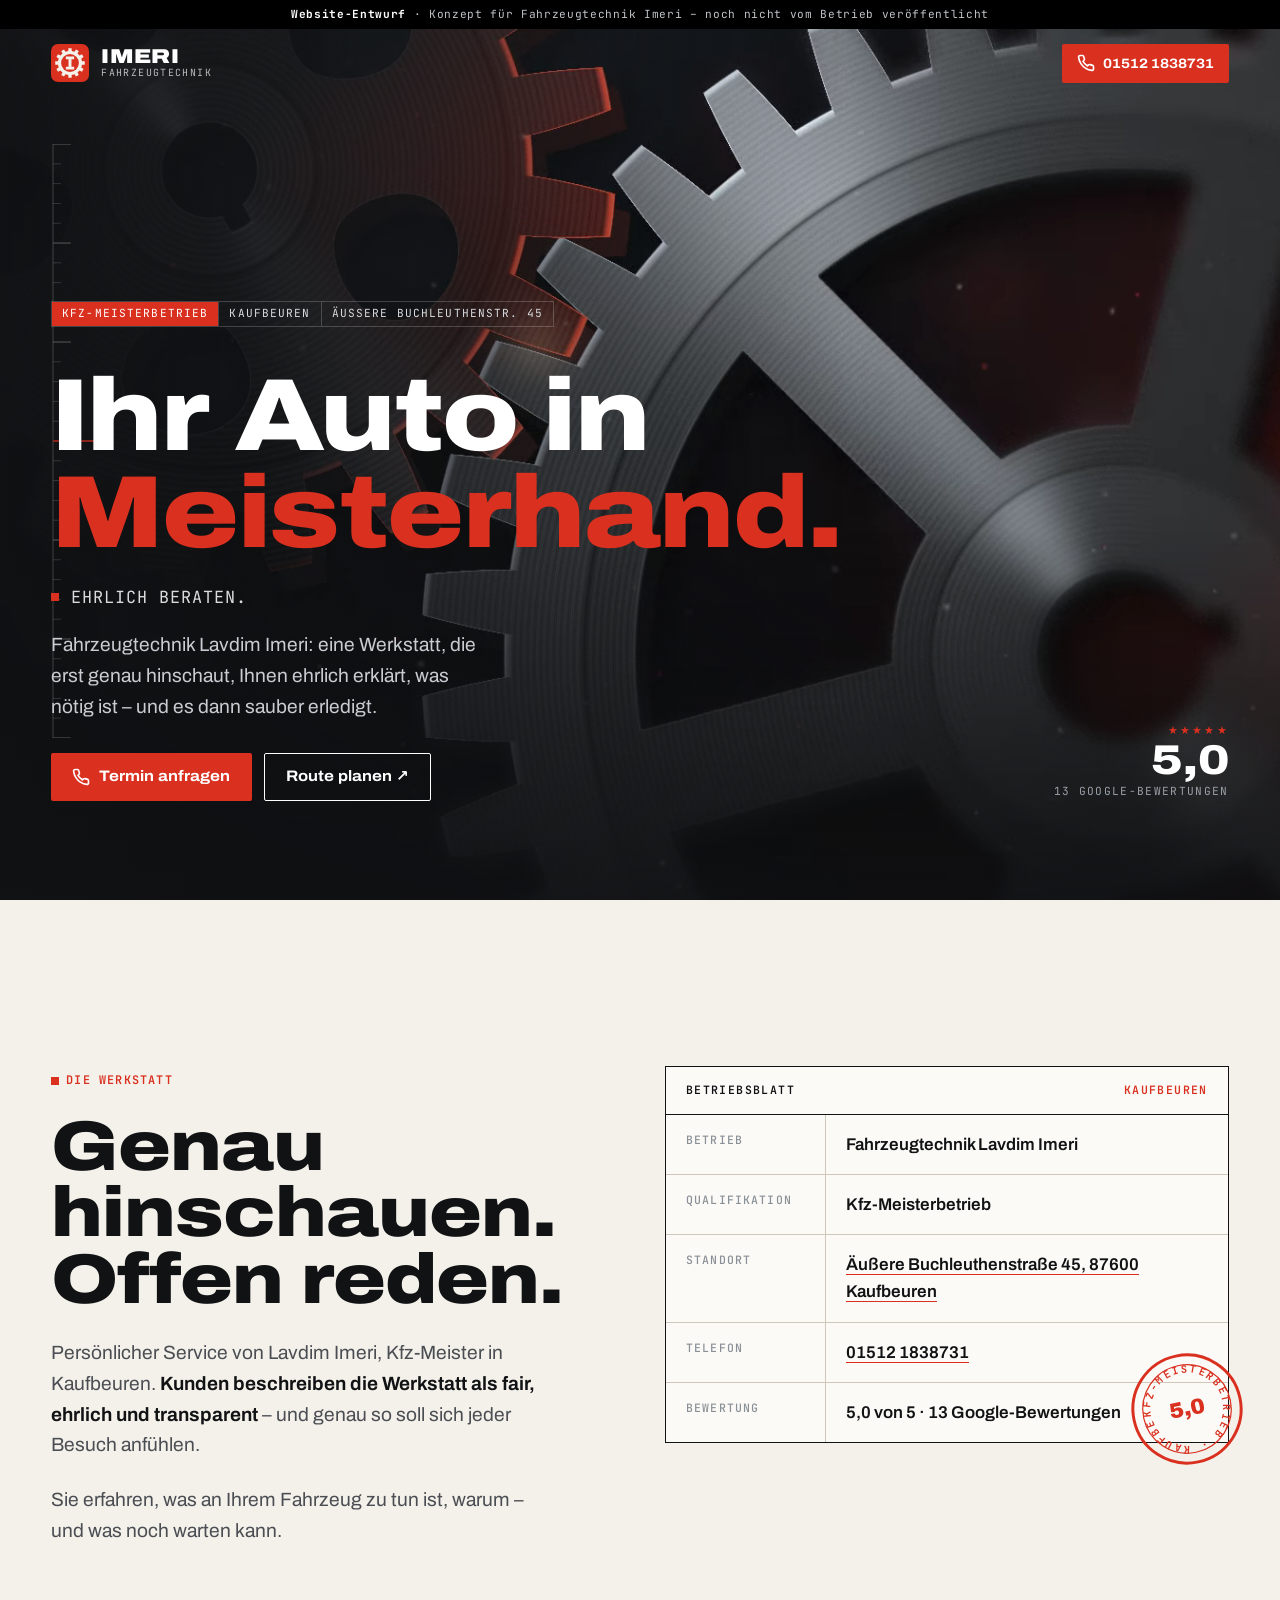
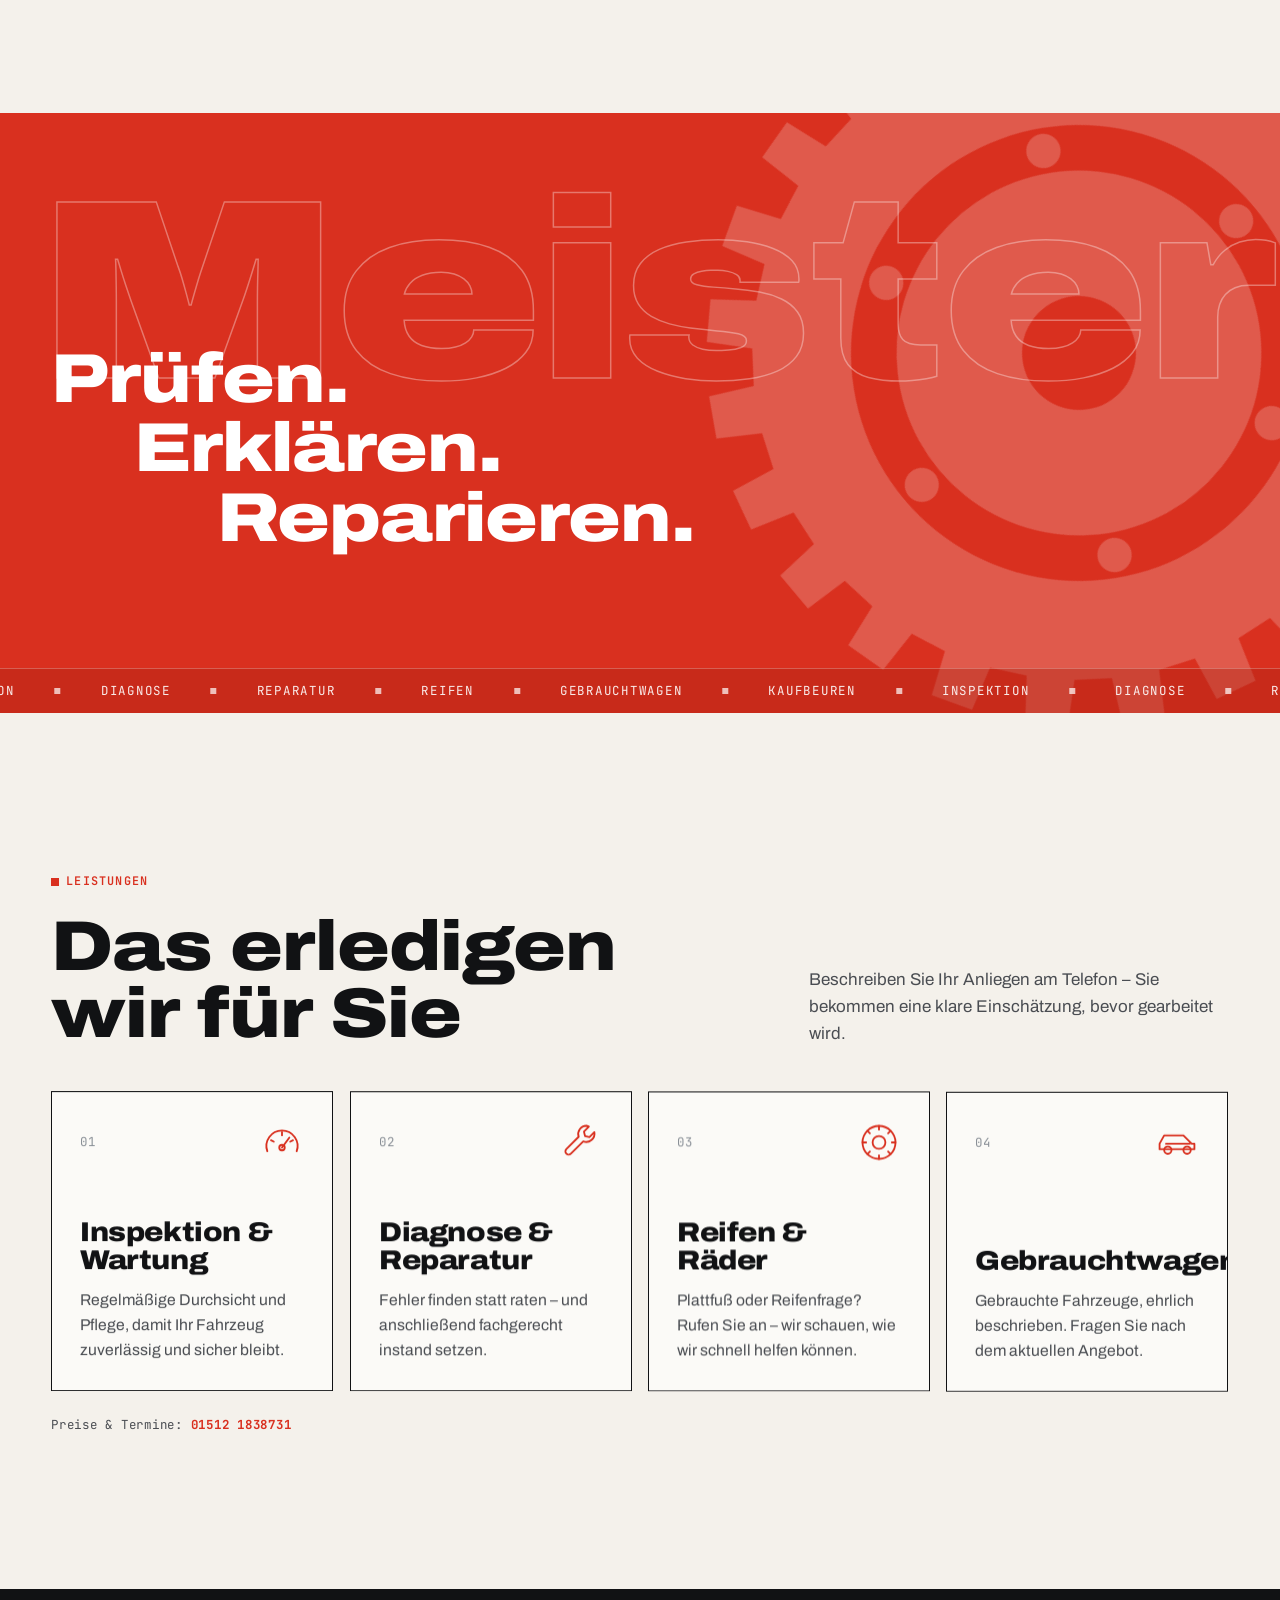
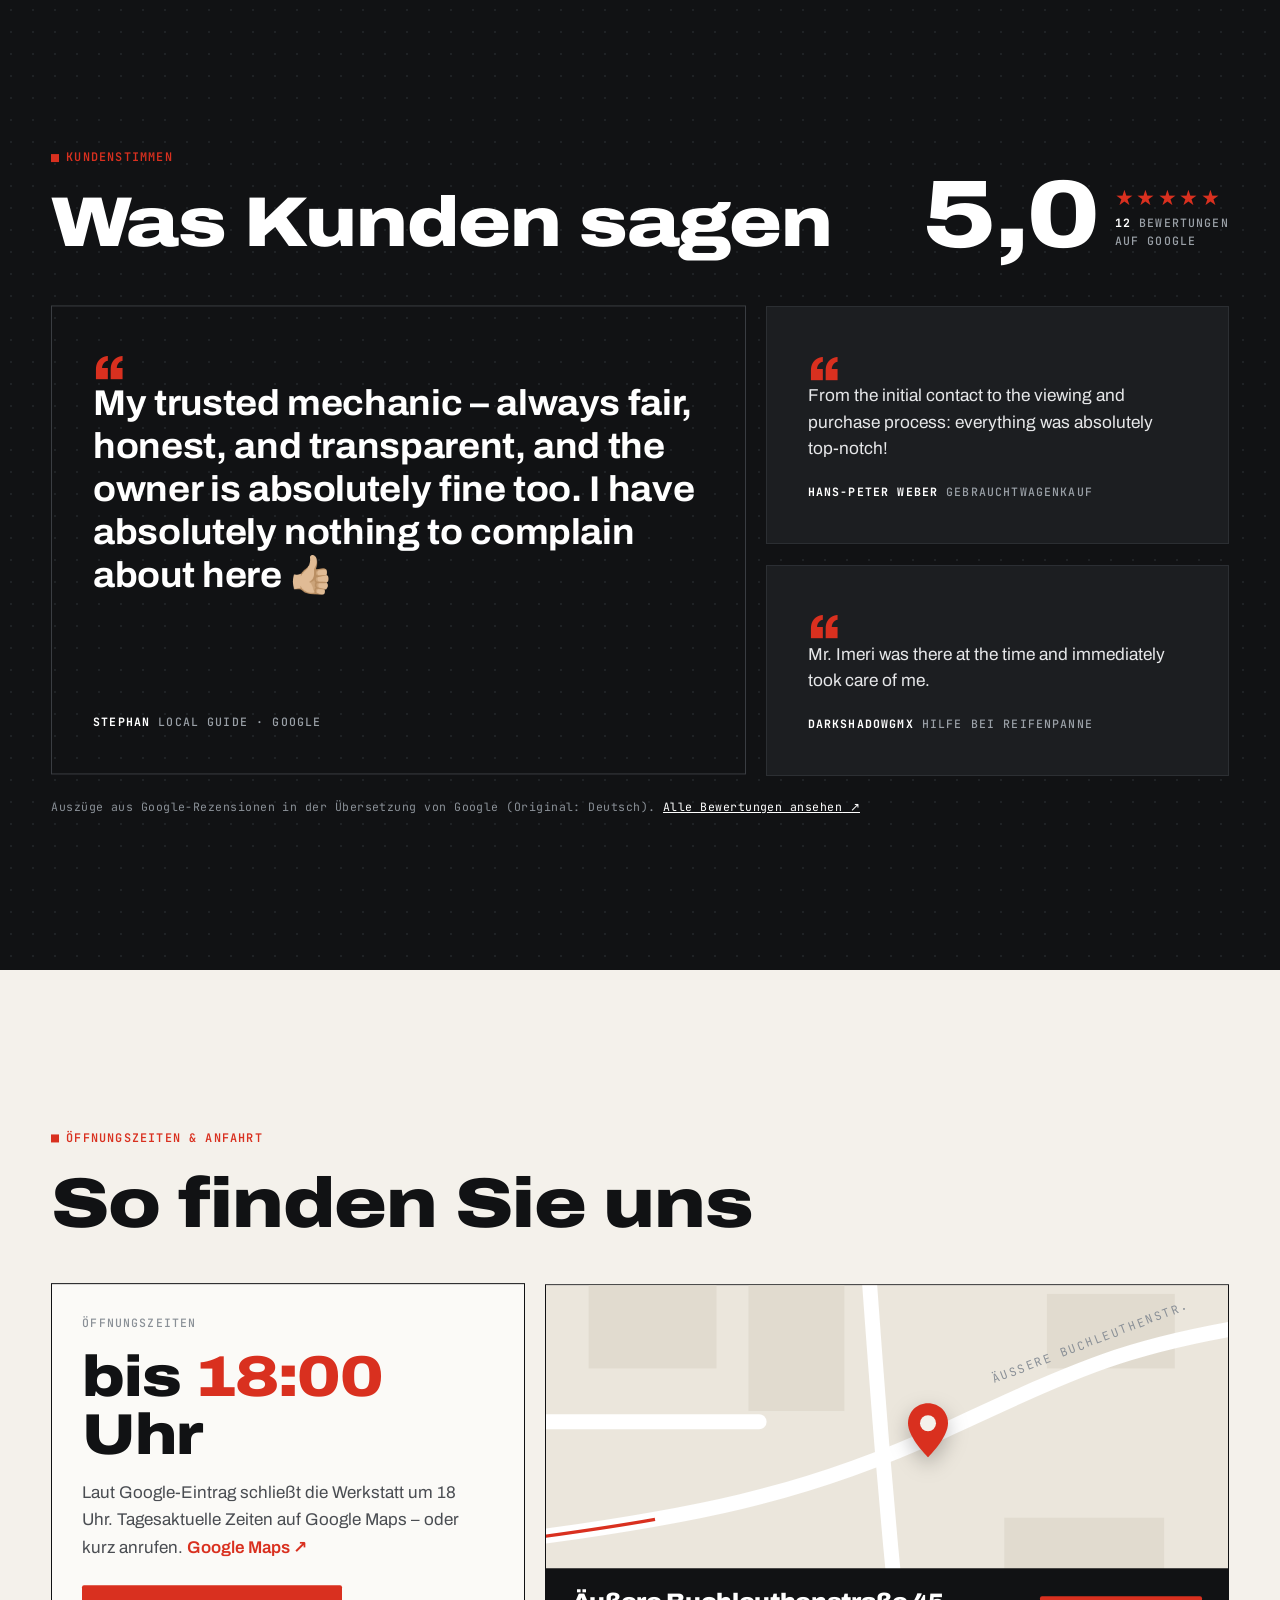
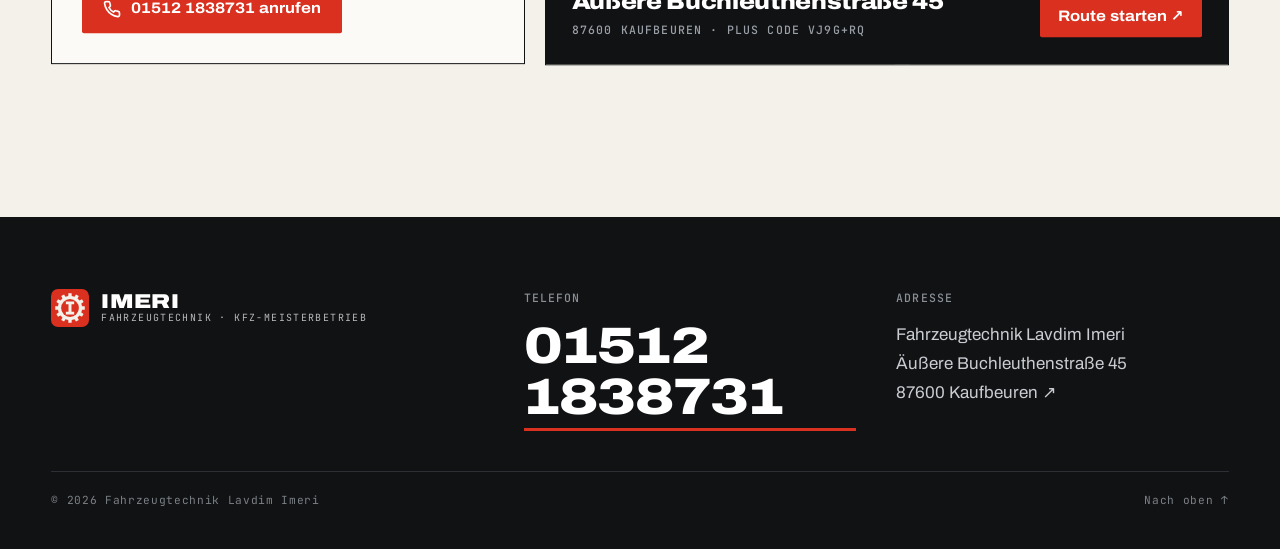
==== imeri-kfz-next/index.html @ 0916376f "Add Imeri demo built on Next.js + motion-primitives template (noindex) Co-Authored-By: Claude Opus 5" ====
<!DOCTYPE html><!--RBA9RE6OUMMa3scAuDdZU--><html lang="de" style="--paper:#f4f1eb;--paper2:#e9e4da;--rule:#cfc8ba;--ink:#111214;--ink2:#1c1e21;--inkSoft:#4a4d52;--brand:#d9301f;--brandDark:#b02314;--steel:#8a9097"><head><meta charSet="utf-8"/><meta name="viewport" content="width=device-width, initial-scale=1, viewport-fit=cover"/><link rel="preload" as="image" href="/imeri-kfz-next/brand/mark.svg"/><link rel="stylesheet" href="/imeri-kfz-next/_next/static/css/f801f17d2ed9d773.css" data-precedence="next"/><link rel="preload" as="script" fetchPriority="low" href="/imeri-kfz-next/_next/static/chunks/webpack-548d29a29a6a6227.js"/><script src="/imeri-kfz-next/_next/static/chunks/4bd1b696-c023c6e3521b1417.js" async=""></script><script src="/imeri-kfz-next/_next/static/chunks/255-524f4c4f10bbb5e1.js" async=""></script><script src="/imeri-kfz-next/_next/static/chunks/main-app-e0204c1b3409caeb.js" async=""></script><script src="/imeri-kfz-next/_next/static/chunks/183-30480a397223708b.js" async=""></script><script src="/imeri-kfz-next/_next/static/chunks/app/page-f2615c52fafa2329.js" async=""></script><link rel="preload" href="/imeri-kfz-next/media/hero-poster.jpg" as="image" fetchPriority="high"/><meta name="theme-color" content="#111214"/><title>Fahrzeugtechnik Lavdim Imeri – Kfz-Meisterbetrieb Kaufbeuren</title><meta name="description" content="Kfz-Meisterbetrieb Lavdim Imeri in Kaufbeuren: Inspektion, Diagnose, Reparatur, Reifen und Gebrauchtwagen. 5,0 Sterne bei 13 Google-Bewertungen. Äußere Buchleuthenstraße 45 · 01512 1838731."/><meta name="robots" content="noindex, nofollow"/><meta name="format-detection" content="telephone=no"/><meta property="og:title" content="Fahrzeugtechnik Lavdim Imeri – Kfz-Meisterbetrieb Kaufbeuren"/><meta property="og:description" content="Kfz-Meisterbetrieb Lavdim Imeri in Kaufbeuren: Inspektion, Diagnose, Reparatur, Reifen und Gebrauchtwagen. 5,0 Sterne bei 13 Google-Bewertungen. Äußere Buchleuthenstraße 45 · 01512 1838731."/><meta property="og:url" content="https://monilraval.github.io/imeri-kfz-next/"/><meta property="og:site_name" content="Fahrzeugtechnik Lavdim Imeri"/><meta property="og:locale" content="de_DE"/><meta property="og:image" content="https://monilraval.github.io/imeri-kfz-next/media/og.jpg"/><meta property="og:image:width" content="1200"/><meta property="og:image:height" content="630"/><meta property="og:image:alt" content="Zwei ineinandergreifende Zahnräder im roten Streiflicht – Fahrzeugtechnik Imeri"/><meta property="og:type" content="website"/><meta name="twitter:card" content="summary_large_image"/><meta name="twitter:title" content="Fahrzeugtechnik Lavdim Imeri – Kfz-Meisterbetrieb Kaufbeuren"/><meta name="twitter:description" content="Kfz-Meisterbetrieb Lavdim Imeri in Kaufbeuren: Inspektion, Diagnose, Reparatur, Reifen und Gebrauchtwagen. 5,0 Sterne bei 13 Google-Bewertungen. Äußere Buchleuthenstraße 45 · 01512 1838731."/><meta name="twitter:image" content="https://monilraval.github.io/imeri-kfz-next/media/og.jpg"/><meta name="twitter:image:width" content="1200"/><meta name="twitter:image:height" content="630"/><meta name="twitter:image:alt" content="Zwei ineinandergreifende Zahnräder im roten Streiflicht – Fahrzeugtechnik Imeri"/><link rel="icon" href="/imeri-kfz-next/favicon.svg" type="image/svg+xml"/><link rel="icon" href="/imeri-kfz-next/favicon-32.png" sizes="32x32"/><link rel="apple-touch-icon" href="/imeri-kfz-next/apple-touch-icon.png"/><script type="application/ld+json">{"@context":"https://schema.org","@type":"AutoRepair","name":"Fahrzeugtechnik Lavdim Imeri – KFZ Meisterbetrieb","telephone":"+4915121838731","image":"https://monilraval.github.io/imeri-kfz-next/media/og.jpg","sameAs":["https://fahrzeugtechnik-imeri.de/"],"address":{"@type":"PostalAddress","streetAddress":"Äußere Buchleuthenstraße 45","postalCode":"87600","addressLocality":"Kaufbeuren","addressRegion":"Bayern","addressCountry":"DE"},"hasMap":"https://www.google.com/maps/search/?api=1&query=Fahrzeugtechnik%20Lavdim%20Imeri%20Kaufbeuren"}</script><script src="/imeri-kfz-next/_next/static/chunks/polyfills-42372ed130431b0a.js" noModule=""></script></head><body><div hidden=""><!--$--><!--/$--></div><header id="top" class="fixed inset-x-0 top-0 z-30 border-b transition-colors duration-300 border-transparent"><div role="note" class="bg-black px-4 py-[7px] text-center font-mono text-[.7rem] leading-snug tracking-[.06em] text-[#bfc3c8]"><b class="text-white">Website-Entwurf</b> · <!-- -->Konzept für Fahrzeugtechnik Imeri – noch nicht vom Betrieb veröffentlicht</div><div class="wrap flex h-[68px] items-center justify-between gap-4"><a href="#start" class="flex items-center gap-3 transition-colors text-white" aria-label="Fahrzeugtechnik Lavdim Imeri – zum Seitenanfang"><img src="/imeri-kfz-next/brand/mark.svg" width="38" height="38" alt="" class="size-[38px]"/><span><b class="block text-[1.25rem] leading-none font-black tracking-[.02em] [font-stretch:125%]">IMERI</b><small class="block font-mono text-[.62rem] leading-[1.4] tracking-[.14em] uppercase opacity-70">Fahrzeugtechnik</small></span></a><a class="btn btn-brand !px-[1.1em] !py-[.8em] text-[.85rem] max-[540px]:!p-[.75em]" href="tel:+4915121838731" aria-label="Anrufen: 01512 1838731"><svg viewBox="0 0 24 24" class="size-[18px] shrink-0" aria-hidden="true" fill="none" stroke="currentColor" stroke-width="2.2" stroke-linecap="round" stroke-linejoin="round"><path d="M22 16.9v3a2 2 0 0 1-2.2 2 19.8 19.8 0 0 1-8.6-3.1 19.5 19.5 0 0 1-6-6A19.8 19.8 0 0 1 2.1 4.2 2 2 0 0 1 4.1 2h3a2 2 0 0 1 2 1.7c.1 1 .4 1.9.7 2.8a2 2 0 0 1-.5 2.1L8 9.9a16 16 0 0 0 6 6l1.3-1.3a2 2 0 0 1 2.1-.4c.9.3 1.8.6 2.8.7a2 2 0 0 1 1.7 2z"></path></svg><span class="max-[540px]:hidden">01512 1838731</span></a></div></header><main id="start"><section aria-label="Willkommen" class="relative isolate h-svh min-h-[620px] overflow-hidden bg-ink text-white"><div class="absolute inset-x-0 -inset-y-[7%] will-change-transform" data-depth="film" style="transform:none"><video id="film" autoPlay="" muted="" loop="" playsInline="" preload="auto" poster="/imeri-kfz-next/media/hero-poster.jpg" aria-hidden="true" tabindex="-1" class="size-full object-cover object-[62%_50%] max-md:object-[72%_40%]"></video><div class="absolute inset-0 bg-[linear-gradient(90deg,rgba(17,18,20,.88)_0%,rgba(17,18,20,.5)_38%,rgba(17,18,20,0)_66%),linear-gradient(0deg,rgba(17,18,20,.9)_0%,rgba(17,18,20,0)_42%)] max-md:bg-[linear-gradient(0deg,rgba(17,18,20,.96)_12%,rgba(17,18,20,.55)_58%,rgba(17,18,20,.2))]"></div></div><div class="pointer-events-none absolute inset-0 will-change-transform max-md:hidden" aria-hidden="true" data-depth="ruler" style="transform:none"><svg viewBox="0 0 60 600" fill="none" stroke="#fff" class="absolute top-[16vh] left-[clamp(16px,4vw,52px)] h-[66vh] w-auto opacity-60"><path d="M2 0v600" stroke-opacity=".35"></path><path d="M2 0h18" stroke-opacity="0.5"></path><path d="M2 20h8" stroke-opacity="0.25"></path><path d="M2 40h8" stroke-opacity="0.25"></path><path d="M2 60h8" stroke-opacity="0.25"></path><path d="M2 80h8" stroke-opacity="0.25"></path><path d="M2 100h18" stroke-opacity="0.5"></path><path d="M2 120h8" stroke-opacity="0.25"></path><path d="M2 140h8" stroke-opacity="0.25"></path><path d="M2 160h8" stroke-opacity="0.25"></path><path d="M2 180h8" stroke-opacity="0.25"></path><path d="M2 200h18" stroke-opacity="0.5"></path><path d="M2 220h8" stroke-opacity="0.25"></path><path d="M2 240h8" stroke-opacity="0.25"></path><path d="M2 260h8" stroke-opacity="0.25"></path><path d="M2 280h8" stroke-opacity="0.25"></path><path d="M2 300h18" stroke-opacity="0.5"></path><path d="M2 320h8" stroke-opacity="0.25"></path><path d="M2 340h8" stroke-opacity="0.25"></path><path d="M2 360h8" stroke-opacity="0.25"></path><path d="M2 380h8" stroke-opacity="0.25"></path><path d="M2 400h18" stroke-opacity="0.5"></path><path d="M2 420h8" stroke-opacity="0.25"></path><path d="M2 440h8" stroke-opacity="0.25"></path><path d="M2 460h8" stroke-opacity="0.25"></path><path d="M2 480h8" stroke-opacity="0.25"></path><path d="M2 500h18" stroke-opacity="0.5"></path><path d="M2 520h8" stroke-opacity="0.25"></path><path d="M2 540h8" stroke-opacity="0.25"></path><path d="M2 560h8" stroke-opacity="0.25"></path><path d="M2 580h8" stroke-opacity="0.25"></path><path d="M2 600h18" stroke-opacity="0.5"></path><path d="M2 300h44" stroke="var(--brand)" stroke-width="2"></path><circle cx="50" cy="300" r="4" fill="var(--brand)" stroke="none"></circle></svg></div><div class="wrap relative z-[2] flex h-full flex-col justify-end pt-[140px] pb-[clamp(56px,11vh,120px)] will-change-transform" data-depth="copy" style="transform:none"><div class="flex w-max max-w-full flex-wrap border border-white/20" style="opacity:0;transform:translateY(16px)"><span class="px-[.9em] py-[.55em] font-mono text-[.7rem] leading-none tracking-[.1em] uppercase bg-brand text-white">Kfz-Meisterbetrieb</span><span class="px-[.9em] py-[.55em] font-mono text-[.7rem] leading-none tracking-[.1em] uppercase border-l border-white/20 text-[#d8dbdf]">Kaufbeuren</span><span class="px-[.9em] py-[.55em] font-mono text-[.7rem] leading-none tracking-[.1em] uppercase border-l border-white/20 text-[#d8dbdf]">Äußere Buchleuthenstr. 45</span></div><h1 class="display mt-[.4em] mb-[.2em] max-w-[11ch] text-[clamp(2.9rem,min(8vw,12vh),7.4rem)]"><span class="block" style="opacity:0"><span class="sr-only">Ihr Auto in</span><span aria-hidden="true" class="inline-block whitespace-pre" style="opacity:0;filter:blur(12px);transform:translateY(20px)">Ihr</span><span aria-hidden="true" class="inline-block whitespace-pre" style="opacity:0;filter:blur(12px);transform:translateY(20px)"> </span><span aria-hidden="true" class="inline-block whitespace-pre" style="opacity:0;filter:blur(12px);transform:translateY(20px)">Auto</span><span aria-hidden="true" class="inline-block whitespace-pre" style="opacity:0;filter:blur(12px);transform:translateY(20px)"> </span><span aria-hidden="true" class="inline-block whitespace-pre" style="opacity:0;filter:blur(12px);transform:translateY(20px)">in</span></span><span class="block text-brand" style="opacity:0"><span class="sr-only">Meisterhand.</span><span class="inline-block whitespace-pre"><span aria-hidden="true" class="inline-block whitespace-pre" style="opacity:0;filter:blur(12px)">M</span><span aria-hidden="true" class="inline-block whitespace-pre" style="opacity:0;filter:blur(12px)">e</span><span aria-hidden="true" class="inline-block whitespace-pre" style="opacity:0;filter:blur(12px)">i</span><span aria-hidden="true" class="inline-block whitespace-pre" style="opacity:0;filter:blur(12px)">s</span><span aria-hidden="true" class="inline-block whitespace-pre" style="opacity:0;filter:blur(12px)">t</span><span aria-hidden="true" class="inline-block whitespace-pre" style="opacity:0;filter:blur(12px)">e</span><span aria-hidden="true" class="inline-block whitespace-pre" style="opacity:0;filter:blur(12px)">r</span><span aria-hidden="true" class="inline-block whitespace-pre" style="opacity:0;filter:blur(12px)">h</span><span aria-hidden="true" class="inline-block whitespace-pre" style="opacity:0;filter:blur(12px)">a</span><span aria-hidden="true" class="inline-block whitespace-pre" style="opacity:0;filter:blur(12px)">n</span><span aria-hidden="true" class="inline-block whitespace-pre" style="opacity:0;filter:blur(12px)">d</span><span aria-hidden="true" class="inline-block whitespace-pre" style="opacity:0;filter:blur(12px)">.</span></span></span></h1><div class="mb-5 font-mono text-[clamp(.9rem,1.4vw,1.05rem)] tracking-[.06em] text-white/85 uppercase" aria-live="off"><span class="mr-3 inline-block size-2 bg-brand align-middle" aria-hidden="true"></span><div class="relative inline-block whitespace-nowrap align-middle"><div style="opacity:1;transform:none"><span>Ehrlich beraten.</span></div></div></div><p class="max-w-[40ch] text-[clamp(1.02rem,1.5vw,1.2rem)] text-[#c9ccd1]">Fahrzeugtechnik Lavdim Imeri: eine Werkstatt, die erst genau hinschaut, Ihnen ehrlich erklärt, was nötig ist – und es dann sauber erledigt.</p><div class="mt-[30px] flex flex-wrap gap-3" style="opacity:0;transform:translateY(14px)"><a class="btn btn-brand" href="tel:+4915121838731"><svg viewBox="0 0 24 24" class="size-[18px] shrink-0" aria-hidden="true" fill="none" stroke="currentColor" stroke-width="2.2" stroke-linecap="round" stroke-linejoin="round"><path d="M22 16.9v3a2 2 0 0 1-2.2 2 19.8 19.8 0 0 1-8.6-3.1 19.5 19.5 0 0 1-6-6A19.8 19.8 0 0 1 2.1 4.2 2 2 0 0 1 4.1 2h3a2 2 0 0 1 2 1.7c.1 1 .4 1.9.7 2.8a2 2 0 0 1-.5 2.1L8 9.9a16 16 0 0 0 6 6l1.3-1.3a2 2 0 0 1 2.1-.4c.9.3 1.8.6 2.8.7a2 2 0 0 1 1.7 2z"></path></svg>Termin anfragen</a><a class="btn btn-line" href="https://www.google.com/maps/dir/?api=1&amp;destination=Fahrzeugtechnik%20Lavdim%20Imeri%2C%20%C3%84u%C3%9Fere%20Buchleuthenstra%C3%9Fe%2045%2C%2087600%20Kaufbeuren" target="_blank" rel="noopener">Route planen<!-- --> ↗</a></div></div><a href="#stimmen" class="absolute right-[clamp(16px,4vw,52px)] bottom-[clamp(56px,11vh,120px)] z-[2] text-right font-mono text-[.7rem] leading-[1.7] tracking-[.12em] text-[#9aa0a7] uppercase max-[900px]:hidden"><span class="tracking-[.2em] text-brand" aria-hidden="true">★★★★★</span><b class="display block text-[2.6rem] leading-none tracking-normal text-white">5,0</b>13<!-- --> <!-- -->Google-Bewertungen</a></section><section id="werkstatt" aria-labelledby="about-h" class="py-[clamp(84px,13vw,170px)]"><div class="wrap grid items-start gap-[clamp(36px,6vw,96px)] lg:grid-cols-[1fr_1.05fr]"><div style="opacity:0;transform:translateY(34px)"><span class="tag">Die Werkstatt</span><h2 id="about-h" class="display h2 mt-5">Genau hinschauen. Offen reden.</h2><p class="mt-6 max-w-[44ch] text-[clamp(1.08rem,1.5vw,1.24rem)] text-ink-soft">Persönlicher Service von Lavdim Imeri, Kfz-Meister in Kaufbeuren. <strong class="font-[650] text-ink">Kunden beschreiben die Werkstatt als fair, ehrlich und transparent</strong> – und genau so soll sich jeder Besuch anfühlen.</p><p class="mt-6 max-w-[44ch] text-[clamp(1.08rem,1.5vw,1.24rem)] text-ink-soft">Sie erfahren, was an Ihrem Fahrzeug zu tun ist, warum – und was noch warten kann.</p></div><div style="opacity:0;transform:translateY(34px)"><div class="relative border-[1.5px] border-ink bg-[#fbfaf7]"><header class="flex items-center justify-between border-b-[1.5px] border-ink px-5 py-[14px] font-mono text-[.72rem] font-semibold tracking-[.12em] uppercase"><span>Betriebsblatt</span><i class="not-italic text-brand">Kaufbeuren</i></header><dl class="grid grid-cols-[minmax(110px,.8fr)_2fr]"><dt class="label border-r border-rule px-5 py-4 text-steel border-b">Betrieb</dt><dd class="border-rule px-5 py-4 font-semibold border-b">Fahrzeugtechnik Lavdim Imeri</dd><dt class="label border-r border-rule px-5 py-4 text-steel border-b">Qualifikation</dt><dd class="border-rule px-5 py-4 font-semibold border-b">Kfz-Meisterbetrieb</dd><dt class="label border-r border-rule px-5 py-4 text-steel border-b">Standort</dt><dd class="border-rule px-5 py-4 font-semibold border-b"><a href="https://www.google.com/maps/dir/?api=1&amp;destination=Fahrzeugtechnik%20Lavdim%20Imeri%2C%20%C3%84u%C3%9Fere%20Buchleuthenstra%C3%9Fe%2045%2C%2087600%20Kaufbeuren" target="_blank" rel="noopener" class="border-b-[1.5px] border-brand">Äußere Buchleuthenstraße 45, 87600 Kaufbeuren</a></dd><dt class="label border-r border-rule px-5 py-4 text-steel border-b">Telefon</dt><dd class="border-rule px-5 py-4 font-semibold border-b"><a href="tel:+4915121838731" class="border-b-[1.5px] border-brand">01512 1838731</a></dd><dt class="label border-r border-rule px-5 py-4 text-steel ">Bewertung</dt><dd class="border-rule px-5 py-4 font-semibold ">5,0 von 5 · 13 Google-Bewertungen</dd></dl><svg viewBox="0 0 120 120" aria-hidden="true" class="absolute -right-[18px] -bottom-[26px] size-[118px] -rotate-12 text-brand max-lg:right-2"><circle cx="60" cy="60" r="55" fill="none" stroke="currentColor" stroke-width="3"></circle><circle cx="60" cy="60" r="45" fill="none" stroke="currentColor" stroke-width="1.2"></circle><path id="arc" d="M60 60m-37 0a37 37 0 1 1 74 0a37 37 0 1 1-74 0" fill="none"></path><text font-family="JB Mono, monospace" font-size="10.5" font-weight="700" letter-spacing="2.4" fill="currentColor"><textPath href="#arc">KFZ-MEISTERBETRIEB · KAUFBEUREN ·</textPath></text><text x="60" y="67" text-anchor="middle" font-family="Archivo, sans-serif" font-weight="900" font-size="22" fill="currentColor">5,0</text></svg></div></div></div></section><section aria-hidden="true" class="relative h-[clamp(380px,52vw,600px)] overflow-hidden bg-brand text-white"><div data-depth="back" class="absolute inset-0 flex items-center will-change-transform" style="transform:translateY(-120px)"><span class="pl-[3vw] text-[clamp(6rem,20vw,18rem)] leading-none font-black tracking-[-.02em] whitespace-nowrap text-transparent [-webkit-text-stroke:1.5px_rgba(255,255,255,.35)] [font-stretch:125%]">Meisterhand</span></div><div data-depth="gear" class="absolute top-1/2 right-[-14vw] -mt-[min(39vw,380px)] w-[min(78vw,760px)] opacity-20 will-change-transform" style="transform:translateY(-60px) rotate(-40deg)"><svg viewBox="0 0 400 400" class="w-full text-white" aria-hidden="true"><path fill="currentColor" fill-rule="evenodd" d="M371.5,187.4L395.7,188.7L395.7,211.3L371.5,212.6L369.0,232.2L391.9,239.7L386.1,261.5L362.4,256.6L354.9,274.9L375.1,288.1L363.8,307.6L342.3,296.7L330.2,312.4L346.3,330.4L330.4,346.3L312.4,330.2L296.7,342.3L307.6,363.8L288.1,375.1L274.9,354.9L256.6,362.4L261.5,386.1L239.7,391.9L232.2,369.0L212.6,371.5L211.3,395.7L188.7,395.7L187.4,371.5L167.8,369.0L160.3,391.9L138.5,386.1L143.4,362.4L125.1,354.9L111.9,375.1L92.4,363.8L103.3,342.3L87.6,330.2L69.6,346.3L53.7,330.4L69.8,312.4L57.7,296.7L36.2,307.6L24.9,288.1L45.1,274.9L37.6,256.6L13.9,261.5L8.1,239.7L31.0,232.2L28.5,212.6L4.3,211.3L4.3,188.7L28.5,187.4L31.0,167.8L8.1,160.3L13.9,138.5L37.6,143.4L45.1,125.1L24.9,111.9L36.2,92.4L57.7,103.3L69.8,87.6L53.7,69.6L69.6,53.7L87.6,69.8L103.3,57.7L92.4,36.2L111.9,24.9L125.1,45.1L143.4,37.6L138.5,13.9L160.3,8.1L167.8,31.0L187.4,28.5L188.7,4.3L211.3,4.3L212.6,28.5L232.2,31.0L239.7,8.1L261.5,13.9L256.6,37.6L274.9,45.1L288.1,24.9L307.6,36.2L296.7,57.7L312.4,69.8L330.4,53.7L346.3,69.6L330.2,87.6L342.3,103.3L363.8,92.4L375.1,111.9L354.9,125.1L362.4,143.4L386.1,138.5L391.9,160.3L369.0,167.8ZM320,200A120,120 0 1 0 80,200A120,120 0 1 0 320,200ZM296,200A96,96 0 1 0 104,200A96,96 0 1 0 296,200ZM230,200A30,30 0 1 0 170,200A30,30 0 1 0 230,200ZM317.0,200.0A9,9 0 1 0 299.0,200.0A9,9 0 1 0 317.0,200.0ZM263.0,293.5A9,9 0 1 0 245.0,293.5A9,9 0 1 0 263.0,293.5ZM155.0,293.5A9,9 0 1 0 137.0,293.5A9,9 0 1 0 155.0,293.5ZM101.0,200.0A9,9 0 1 0 83.0,200.0A9,9 0 1 0 101.0,200.0ZM155.0,106.5A9,9 0 1 0 137.0,106.5A9,9 0 1 0 155.0,106.5ZM263.0,106.5A9,9 0 1 0 245.0,106.5A9,9 0 1 0 263.0,106.5Z"></path></svg></div><div data-depth="front" class="absolute inset-0 flex flex-col justify-center will-change-transform" style="transform:translateY(36px)"><p class="wrap display text-[clamp(2rem,5.4vw,4.4rem)] leading-none [font-stretch:120%]"><span class="block" style="padding-left:0em">Prüfen.</span><span class="block" style="padding-left:1.2em">Erklären.</span><span class="block" style="padding-left:2.4em">Reparieren.</span></p></div><div class="absolute inset-x-0 bottom-0 border-t border-white/25 bg-brand-dark/40 py-3"><div class="overflow-hidden"><div class="flex w-max" style="gap:40px;flex-direction:row;transform:none"><span class="flex items-center gap-10 font-mono text-[.78rem] tracking-[.14em] text-white/90 uppercase">Inspektion<span class="size-1.5 bg-white/70"></span></span><span class="flex items-center gap-10 font-mono text-[.78rem] tracking-[.14em] text-white/90 uppercase">Diagnose<span class="size-1.5 bg-white/70"></span></span><span class="flex items-center gap-10 font-mono text-[.78rem] tracking-[.14em] text-white/90 uppercase">Reparatur<span class="size-1.5 bg-white/70"></span></span><span class="flex items-center gap-10 font-mono text-[.78rem] tracking-[.14em] text-white/90 uppercase">Reifen<span class="size-1.5 bg-white/70"></span></span><span class="flex items-center gap-10 font-mono text-[.78rem] tracking-[.14em] text-white/90 uppercase">Gebrauchtwagen<span class="size-1.5 bg-white/70"></span></span><span class="flex items-center gap-10 font-mono text-[.78rem] tracking-[.14em] text-white/90 uppercase">Kaufbeuren<span class="size-1.5 bg-white/70"></span></span><span class="flex items-center gap-10 font-mono text-[.78rem] tracking-[.14em] text-white/90 uppercase">Inspektion<span class="size-1.5 bg-white/70"></span></span><span class="flex items-center gap-10 font-mono text-[.78rem] tracking-[.14em] text-white/90 uppercase">Diagnose<span class="size-1.5 bg-white/70"></span></span><span class="flex items-center gap-10 font-mono text-[.78rem] tracking-[.14em] text-white/90 uppercase">Reparatur<span class="size-1.5 bg-white/70"></span></span><span class="flex items-center gap-10 font-mono text-[.78rem] tracking-[.14em] text-white/90 uppercase">Reifen<span class="size-1.5 bg-white/70"></span></span><span class="flex items-center gap-10 font-mono text-[.78rem] tracking-[.14em] text-white/90 uppercase">Gebrauchtwagen<span class="size-1.5 bg-white/70"></span></span><span class="flex items-center gap-10 font-mono text-[.78rem] tracking-[.14em] text-white/90 uppercase">Kaufbeuren<span class="size-1.5 bg-white/70"></span></span></div></div></div></section><section id="leistungen" aria-labelledby="svc-h" class="py-[clamp(84px,12vw,160px)]"><div class="wrap"><div style="opacity:0;transform:translateY(34px)"><div class="mb-11 grid items-end gap-8 md:grid-cols-2"><div><span class="tag">Leistungen</span><h2 id="svc-h" class="display h2 mt-5">Das erledigen wir für Sie</h2></div><p class="max-w-[42ch] text-ink-soft md:justify-self-end">Beschreiben Sie Ihr Anliegen am Telefon – Sie bekommen eine klare Einschätzung, bevor gearbeitet wird.</p></div></div><ol class="grid gap-4 sm:grid-cols-2 lg:grid-cols-4"><li><div style="opacity:0;transform:translateY(34px)"><div class="h-full" style="transform-style:preserve-3d;transform:perspective(1000px) rotateX(0deg) rotateY(0deg)"><article class="group relative flex h-full min-h-[300px] flex-col overflow-hidden border-[1.5px] border-ink bg-[#fbfaf7] p-7"><div class="pointer-events-none absolute rounded-full bg-[radial-gradient(circle_at_center,var(--tw-gradient-stops),transparent_80%)] transition-opacity duration-200 from-zinc-100 via-zinc-200 to-zinc-400 dark:from-zinc-50 dark:via-zinc-100 dark:to-zinc-200 opacity-0 bg-brand/25 blur-2xl" style="width:220px;height:220px;left:-110px;top:-110px"></div><div class="flex items-center justify-between"><span class="font-mono text-[.78rem] tracking-[.1em] text-steel">01</span><svg viewBox="0 0 48 48" class="size-11 text-brand transition-transform duration-500 ease-out-soft group-hover:-rotate-12" aria-hidden="true" fill="none" stroke="currentColor" stroke-width="2" stroke-linecap="round" stroke-linejoin="round"><path d="M8 34a17 17 0 1 1 32 0"></path><path d="M24 30l8-11"></path><circle cx="24" cy="30" r="3"></circle><path d="M12 22l3 1.5M36 22l-3 1.5M24 13v3.5"></path></svg></div><h3 class="display mt-auto pt-10 text-[1.7rem] leading-[1.02] [font-stretch:112%]">Inspektion &amp; Wartung</h3><p class="mt-3 text-[.98rem] text-ink-soft">Regelmäßige Durchsicht und Pflege, damit Ihr Fahrzeug zuverlässig und sicher bleibt.</p><span class="absolute inset-x-0 bottom-0 h-[3px] origin-left scale-x-0 bg-brand transition-transform duration-500 ease-out-soft group-hover:scale-x-100"></span></article></div></div></li><li><div style="opacity:0;transform:translateY(34px)"><div class="h-full" style="transform-style:preserve-3d;transform:perspective(1000px) rotateX(0deg) rotateY(0deg)"><article class="group relative flex h-full min-h-[300px] flex-col overflow-hidden border-[1.5px] border-ink bg-[#fbfaf7] p-7"><div class="pointer-events-none absolute rounded-full bg-[radial-gradient(circle_at_center,var(--tw-gradient-stops),transparent_80%)] transition-opacity duration-200 from-zinc-100 via-zinc-200 to-zinc-400 dark:from-zinc-50 dark:via-zinc-100 dark:to-zinc-200 opacity-0 bg-brand/25 blur-2xl" style="width:220px;height:220px;left:-110px;top:-110px"></div><div class="flex items-center justify-between"><span class="font-mono text-[.78rem] tracking-[.1em] text-steel">02</span><svg viewBox="0 0 48 48" class="size-11 text-brand transition-transform duration-500 ease-out-soft group-hover:-rotate-12" aria-hidden="true" fill="none" stroke="currentColor" stroke-width="2" stroke-linecap="round" stroke-linejoin="round"><path d="M30 6a9 9 0 0 0-8.5 12L8 31.5a3.5 3.5 0 0 0 5 5L26.5 23A9 9 0 0 0 38.6 13l-5.4 5.4-4.8-1.2-1.2-4.8L32.6 7A9 9 0 0 0 30 6z"></path></svg></div><h3 class="display mt-auto pt-10 text-[1.7rem] leading-[1.02] [font-stretch:112%]">Diagnose &amp; Reparatur</h3><p class="mt-3 text-[.98rem] text-ink-soft">Fehler finden statt raten – und anschließend fachgerecht instand setzen.</p><span class="absolute inset-x-0 bottom-0 h-[3px] origin-left scale-x-0 bg-brand transition-transform duration-500 ease-out-soft group-hover:scale-x-100"></span></article></div></div></li><li><div style="opacity:0;transform:translateY(34px)"><div class="h-full" style="transform-style:preserve-3d;transform:perspective(1000px) rotateX(0deg) rotateY(0deg)"><article class="group relative flex h-full min-h-[300px] flex-col overflow-hidden border-[1.5px] border-ink bg-[#fbfaf7] p-7"><div class="pointer-events-none absolute rounded-full bg-[radial-gradient(circle_at_center,var(--tw-gradient-stops),transparent_80%)] transition-opacity duration-200 from-zinc-100 via-zinc-200 to-zinc-400 dark:from-zinc-50 dark:via-zinc-100 dark:to-zinc-200 opacity-0 bg-brand/25 blur-2xl" style="width:220px;height:220px;left:-110px;top:-110px"></div><div class="flex items-center justify-between"><span class="font-mono text-[.78rem] tracking-[.1em] text-steel">03</span><svg viewBox="0 0 48 48" class="size-11 text-brand transition-transform duration-500 ease-out-soft group-hover:-rotate-12" aria-hidden="true" fill="none" stroke="currentColor" stroke-width="2" stroke-linecap="round" stroke-linejoin="round"><circle cx="24" cy="24" r="18"></circle><circle cx="24" cy="24" r="7"></circle><path d="M24 6v4M24 38v4M6 24h4M38 24h4M11.3 11.3l2.8 2.8M33.9 33.9l2.8 2.8M11.3 36.7l2.8-2.8M33.9 14.1l2.8-2.8"></path></svg></div><h3 class="display mt-auto pt-10 text-[1.7rem] leading-[1.02] [font-stretch:112%]">Reifen &amp; Räder</h3><p class="mt-3 text-[.98rem] text-ink-soft">Plattfuß oder Reifenfrage? Rufen Sie an – wir schauen, wie wir schnell helfen können.</p><span class="absolute inset-x-0 bottom-0 h-[3px] origin-left scale-x-0 bg-brand transition-transform duration-500 ease-out-soft group-hover:scale-x-100"></span></article></div></div></li><li><div style="opacity:0;transform:translateY(34px)"><div class="h-full" style="transform-style:preserve-3d;transform:perspective(1000px) rotateX(0deg) rotateY(0deg)"><article class="group relative flex h-full min-h-[300px] flex-col overflow-hidden border-[1.5px] border-ink bg-[#fbfaf7] p-7"><div class="pointer-events-none absolute rounded-full bg-[radial-gradient(circle_at_center,var(--tw-gradient-stops),transparent_80%)] transition-opacity duration-200 from-zinc-100 via-zinc-200 to-zinc-400 dark:from-zinc-50 dark:via-zinc-100 dark:to-zinc-200 opacity-0 bg-brand/25 blur-2xl" style="width:220px;height:220px;left:-110px;top:-110px"></div><div class="flex items-center justify-between"><span class="font-mono text-[.78rem] tracking-[.1em] text-steel">04</span><svg viewBox="0 0 48 48" class="size-11 text-brand transition-transform duration-500 ease-out-soft group-hover:-rotate-12" aria-hidden="true" fill="none" stroke="currentColor" stroke-width="2" stroke-linecap="round" stroke-linejoin="round"><path d="M5 31v-6l5-9h21l9 9h3v6z"></path><circle cx="14" cy="32" r="4"></circle><circle cx="35" cy="32" r="4"></circle><path d="M12 25h26"></path></svg></div><h3 class="display mt-auto pt-10 text-[1.7rem] leading-[1.02] [font-stretch:112%]">Gebrauchtwagen</h3><p class="mt-3 text-[.98rem] text-ink-soft">Gebrauchte Fahrzeuge, ehrlich beschrieben. Fragen Sie nach dem aktuellen Angebot.</p><span class="absolute inset-x-0 bottom-0 h-[3px] origin-left scale-x-0 bg-brand transition-transform duration-500 ease-out-soft group-hover:scale-x-100"></span></article></div></div></li></ol><p class="mt-6 font-mono text-[.78rem] tracking-[.06em] text-ink-soft">Preise &amp; Termine:<!-- --> <a href="tel:+4915121838731" class="font-bold text-brand">01512 1838731</a></p></div></section><section id="stimmen" aria-labelledby="rev-h" class="relative overflow-hidden bg-ink py-[clamp(84px,12vw,160px)] text-white"><div data-depth="dots" aria-hidden="true" class="pointer-events-none absolute -inset-y-[20%] inset-x-0 bg-[radial-gradient(#2a2d31_1px,transparent_1.2px)] bg-[length:22px_22px] opacity-60 will-change-transform" style="transform:translateY(-80px)"></div><div class="wrap relative"><div style="opacity:0;transform:translateY(34px)"><div class="mb-12 flex flex-wrap items-end justify-between gap-6"><div><span class="tag">Kundenstimmen</span><h2 id="rev-h" class="display h2 mt-5">Was Kunden sagen</h2></div><div class="flex items-center gap-4"><b class="display text-[clamp(3.6rem,8vw,6rem)] leading-[.85]">5,0</b><span class="label text-[#9aa0a7]"><span class="block text-[1.3rem] tracking-[.12em] text-brand" aria-label="5 von 5 Sternen">★★★★★</span><span class="font-bold text-white"><span class="tabular-nums">0</span></span> Bewertungen<br/>auf <!-- -->Google</span></div></div></div><div class="grid gap-5 md:grid-cols-[1.5fr_1fr]"><div style="opacity:0;transform:translateY(34px)"><figure class="flex h-full flex-col justify-between border border-[#3a3d42] p-[clamp(26px,3.2vw,44px)] md:row-span-2"><div><span aria-hidden="true" class="block h-[.55em] overflow-hidden text-[4rem] leading-none font-black text-brand">“</span><blockquote lang="en" class="text-[clamp(1.5rem,2.8vw,2.4rem)] leading-[1.2] font-bold tracking-[-.01em] [font-stretch:105%]">My trusted mechanic – always fair, honest, and transparent, and the owner is absolutely fine too. I have absolutely nothing to complain about here 👍🏼</blockquote></div><figcaption class="label mt-6 text-[#9aa0a7]"><b class="mr-2 text-white">Stephan</b>Local Guide · Google</figcaption></figure></div><div class="grid gap-5"><div style="opacity:0;transform:translateY(34px)"><figure class="relative h-full overflow-hidden border border-[#2c2f33] bg-ink-2 p-[clamp(26px,3.2vw,44px)]"><div class="pointer-events-none absolute rounded-full bg-[radial-gradient(circle_at_center,var(--tw-gradient-stops),transparent_80%)] transition-opacity duration-200 from-zinc-100 via-zinc-200 to-zinc-400 dark:from-zinc-50 dark:via-zinc-100 dark:to-zinc-200 opacity-0 bg-brand/20 blur-3xl" style="width:260px;height:260px;left:-130px;top:-130px"></div><span aria-hidden="true" class="block h-[.55em] overflow-hidden text-[4rem] leading-none font-black text-brand">“</span><blockquote lang="en" class="text-[1.08rem] leading-[1.55] text-[#e6e7e9]">From the initial contact to the viewing and purchase process: everything was absolutely top-notch!</blockquote><figcaption class="label mt-5 text-[#9aa0a7]"><b class="mr-2 text-white">Hans-Peter Weber</b>Gebrauchtwagenkauf</figcaption></figure></div><div style="opacity:0;transform:translateY(34px)"><figure class="relative h-full overflow-hidden border border-[#2c2f33] bg-ink-2 p-[clamp(26px,3.2vw,44px)]"><div class="pointer-events-none absolute rounded-full bg-[radial-gradient(circle_at_center,var(--tw-gradient-stops),transparent_80%)] transition-opacity duration-200 from-zinc-100 via-zinc-200 to-zinc-400 dark:from-zinc-50 dark:via-zinc-100 dark:to-zinc-200 opacity-0 bg-brand/20 blur-3xl" style="width:260px;height:260px;left:-130px;top:-130px"></div><span aria-hidden="true" class="block h-[.55em] overflow-hidden text-[4rem] leading-none font-black text-brand">“</span><blockquote lang="en" class="text-[1.08rem] leading-[1.55] text-[#e6e7e9]">Mr. Imeri was there at the time and immediately took care of me.</blockquote><figcaption class="label mt-5 text-[#9aa0a7]"><b class="mr-2 text-white">DarkShadowgmx</b>Hilfe bei Reifenpanne</figcaption></figure></div></div></div><p class="mt-6 font-mono text-[.72rem] leading-relaxed tracking-[.04em] text-steel">Auszüge aus Google-Rezensionen in der Übersetzung von Google (Original: Deutsch).<!-- --> <a href="https://www.google.com/maps/search/?api=1&amp;query=Fahrzeugtechnik%20Lavdim%20Imeri%20Kaufbeuren" target="_blank" rel="noopener" class="text-white underline">Alle Bewertungen ansehen<!-- --> ↗</a></p></div></section><section id="anfahrt" aria-labelledby="visit-h" class="py-[clamp(84px,12vw,160px)]"><div class="wrap"><div style="opacity:0;transform:translateY(34px)"><span class="tag">Öffnungszeiten &amp; Anfahrt</span><h2 id="visit-h" class="display h2 mt-5">So finden Sie uns</h2></div><div class="mt-11 grid gap-5 md:grid-cols-[.9fr_1.3fr]"><div style="opacity:0;transform:translateY(34px)"><div class="h-full border-[1.5px] border-ink bg-[#fbfaf7] p-[30px]"><div class="label mb-4 text-steel">Öffnungszeiten</div><div class="display text-[clamp(2.4rem,5vw,3.6rem)] leading-none">bis <em class="text-brand not-italic">18:00</em> Uhr</div><p class="mt-4 max-w-[38ch] text-ink-soft">Laut Google-Eintrag schließt die Werkstatt um 18 Uhr. Tagesaktuelle Zeiten auf Google Maps – oder kurz anrufen.<!-- --> <a href="https://www.google.com/maps/search/?api=1&amp;query=Fahrzeugtechnik%20Lavdim%20Imeri%20Kaufbeuren" target="_blank" rel="noopener" class="font-semibold text-brand">Google Maps ↗</a></p><a class="btn btn-brand mt-6" href="tel:+4915121838731"><svg viewBox="0 0 24 24" class="size-[18px] shrink-0" aria-hidden="true" fill="none" stroke="currentColor" stroke-width="2.2" stroke-linecap="round" stroke-linejoin="round"><path d="M22 16.9v3a2 2 0 0 1-2.2 2 19.8 19.8 0 0 1-8.6-3.1 19.5 19.5 0 0 1-6-6A19.8 19.8 0 0 1 2.1 4.2 2 2 0 0 1 4.1 2h3a2 2 0 0 1 2 1.7c.1 1 .4 1.9.7 2.8a2 2 0 0 1-.5 2.1L8 9.9a16 16 0 0 0 6 6l1.3-1.3a2 2 0 0 1 2.1-.4c.9.3 1.8.6 2.8.7a2 2 0 0 1 1.7 2z"></path></svg>01512 1838731<!-- --> <!-- -->anrufen</a></div></div><div style="opacity:0;transform:translateY(34px)"><a href="https://www.google.com/maps/dir/?api=1&amp;destination=Fahrzeugtechnik%20Lavdim%20Imeri%2C%20%C3%84u%C3%9Fere%20Buchleuthenstra%C3%9Fe%2045%2C%2087600%20Kaufbeuren" target="_blank" rel="noopener" aria-label="Route zu Äußere Buchleuthenstraße 45, 87600 Kaufbeuren in Google Maps öffnen" class="group relative flex h-full min-h-[380px] overflow-hidden border-[1.5px] border-ink"><svg viewBox="0 0 640 420" preserveAspectRatio="xMidYMid slice" aria-hidden="true" class="absolute inset-0 size-full"><rect width="640" height="420" fill="#ebe6dc"></rect><g fill="#e1dbcf"><rect x="40" y="30" width="120" height="80"></rect><rect x="190" y="30" width="90" height="120"></rect><rect x="430" y="250" width="150" height="90"></rect><rect x="60" y="300" width="140" height="80"></rect><rect x="470" y="40" width="120" height="70"></rect></g><g stroke="#fff" stroke-width="14" fill="none" stroke-linecap="round"><path d="M-20 270C130 250 240 230 370 170S540 90 660 70"></path><path d="M300 -20C310 120 320 260 340 440"></path><path d="M-20 160h220"></path></g><path d="M-20 270C130 250 240 230 370 170S540 90 660 70" stroke="var(--brand)" stroke-width="3" fill="none" stroke-dasharray="0 1" pathLength="1" stroke-dashoffset="0"></path><text x="420" y="124" fill="#8a9097" font-family="JB Mono, monospace" font-size="11" letter-spacing="2" transform="rotate(-21 420 124)">ÄUSSERE BUCHLEUTHENSTR.</text></svg><div class="absolute top-[46%] left-[56%] -translate-x-1/2 -translate-y-full" aria-hidden="true"><svg viewBox="0 0 46 58" class="h-[58px] w-[46px] drop-shadow-[0_8px_10px_rgba(0,0,0,.25)]"><path d="M23 2C11.4 2 3 10.9 3 22c0 14.6 20 34 20 34s20-19.4 20-34C43 10.9 34.6 2 23 2z" fill="var(--brand)"></path><circle cx="23" cy="22" r="8" fill="var(--paper)"></circle></svg><span class="pin-ring absolute -bottom-2 left-1/2 -ml-8 size-16 rounded-full border-2 border-brand opacity-0"></span></div><div class="relative mt-auto flex w-full flex-wrap items-center justify-between gap-4 bg-ink px-[26px] py-[22px] text-white"><div><b class="display block text-[1.4rem] leading-[1.1] [font-stretch:112%]">Äußere Buchleuthenstraße 45</b><span class="label text-[#9aa0a7]">87600<!-- --> <!-- -->Kaufbeuren<!-- --> · Plus Code VJ9G+RQ</span></div><span class="btn btn-brand !px-[1.2em] !py-[.85em] group-hover:bg-brand-dark">Route starten<!-- --> ↗</span></div></a></div></div></div></section></main><footer class="bg-ink pt-[72px] pb-[calc(40px+env(safe-area-inset-bottom))] text-white max-md:pb-[110px]"><div class="wrap grid gap-10 md:grid-cols-[1.3fr_1fr_1fr]"><div><a href="#start" class="flex items-center gap-3 transition-colors text-white" aria-label="Fahrzeugtechnik Lavdim Imeri – zum Seitenanfang"><img src="/imeri-kfz-next/brand/mark.svg" width="38" height="38" alt="" class="size-[38px]"/><span><b class="block text-[1.25rem] leading-none font-black tracking-[.02em] [font-stretch:125%]">IMERI</b><small class="block font-mono text-[.62rem] leading-[1.4] tracking-[.14em] uppercase opacity-70">Fahrzeugtechnik<!-- --> · Kfz-Meisterbetrieb</small></span></a></div><div><div class="label mb-3.5 text-steel">Telefon</div><a href="tel:+4915121838731" class="display inline-block border-b-[3px] border-brand pb-1 text-[clamp(2rem,4.4vw,3.2rem)] leading-none">01512 1838731</a></div><div><div class="label mb-3.5 text-steel">Adresse</div><address class="leading-[1.7] text-[#c9ccd1] not-italic"><a href="https://www.google.com/maps/dir/?api=1&amp;destination=Fahrzeugtechnik%20Lavdim%20Imeri%2C%20%C3%84u%C3%9Fere%20Buchleuthenstra%C3%9Fe%2045%2C%2087600%20Kaufbeuren" target="_blank" rel="noopener" class="hover:text-white">Fahrzeugtechnik Lavdim Imeri<br/>Äußere Buchleuthenstraße 45<br/>87600<!-- --> <!-- -->Kaufbeuren<!-- --> ↗</a></address></div><div class="col-span-full flex flex-wrap justify-between gap-3 border-t border-[#2c2f33] pt-5 font-mono text-[.7rem] tracking-[.06em] text-[#7b8086]"><span>© <!-- -->2026<!-- --> <!-- -->Fahrzeugtechnik Lavdim Imeri</span><a href="#top">Nach oben<!-- --> ↑</a></div></div></footer><nav aria-label="Schnellkontakt" class="fixed inset-x-0 bottom-0 z-40 grid grid-cols-2 bg-ink pb-[env(safe-area-inset-bottom)] transition-transform duration-400 ease-out-soft md:hidden translate-y-[105%]"><a href="tel:+4915121838731" class="bg-brand py-[18px] text-center font-bold text-white">Anrufen</a><a href="https://www.google.com/maps/dir/?api=1&amp;destination=Fahrzeugtechnik%20Lavdim%20Imeri%2C%20%C3%84u%C3%9Fere%20Buchleuthenstra%C3%9Fe%2045%2C%2087600%20Kaufbeuren" target="_blank" rel="noopener" class="py-[18px] text-center font-bold text-white">Route<!-- --> ↗</a></nav><!--$--><!--/$--><script src="/imeri-kfz-next/_next/static/chunks/webpack-548d29a29a6a6227.js" id="_R_" async=""></script><script>(self.__next_f=self.__next_f||[]).push([0])</script><script>self.__next_f.push([1,"1:\"$Sreact.fragment\"\n2:I[9766,[],\"\"]\n3:I[8924,[],\"\"]\n4:I[1959,[],\"ClientPageRoot\"]\n5:I[3978,[\"183\",\"static/chunks/183-30480a397223708b.js\",\"974\",\"static/chunks/app/page-f2615c52fafa2329.js\"],\"default\"]\n8:I[4431,[],\"OutletBoundary\"]\na:I[5278,[],\"AsyncMetadataOutlet\"]\nc:I[4431,[],\"ViewportBoundary\"]\ne:I[4431,[],\"MetadataBoundary\"]\nf:\"$Sreact.suspense\"\n11:I[7150,[],\"\"]\n:HL[\"/imeri-kfz-next/_next/static/css/f801f17d2ed9d773.css\",\"style\"]\n"])</script><script>self.__next_f.push([1,"0:{\"P\":null,\"b\":\"RBA9RE6OUMMa3scAuDdZU\",\"p\":\"/imeri-kfz-next\",\"c\":[\"\",\"\"],\"i\":false,\"f\":[[[\"\",{\"children\":[\"__PAGE__\",{}]},\"$undefined\",\"$undefined\",true],[\"\",[\"$\",\"$1\",\"c\",{\"children\":[[[\"$\",\"link\",\"0\",{\"rel\":\"stylesheet\",\"href\":\"/imeri-kfz-next/_next/static/css/f801f17d2ed9d773.css\",\"precedence\":\"next\",\"crossOrigin\":\"$undefined\",\"nonce\":\"$undefined\"}]],[\"$\",\"html\",null,{\"lang\":\"de\",\"style\":{\"--paper\":\"#f4f1eb\",\"--paper2\":\"#e9e4da\",\"--rule\":\"#cfc8ba\",\"--ink\":\"#111214\",\"--ink2\":\"#1c1e21\",\"--inkSoft\":\"#4a4d52\",\"--brand\":\"#d9301f\",\"--brandDark\":\"#b02314\",\"--steel\":\"#8a9097\"},\"children\":[[\"$\",\"head\",null,{\"children\":[[\"$\",\"link\",null,{\"rel\":\"preload\",\"href\":\"/imeri-kfz-next/media/hero-poster.jpg\",\"as\":\"image\",\"fetchPriority\":\"high\"}],[\"$\",\"script\",null,{\"type\":\"application/ld+json\",\"dangerouslySetInnerHTML\":{\"__html\":\"{\\\"@context\\\":\\\"https://schema.org\\\",\\\"@type\\\":\\\"AutoRepair\\\",\\\"name\\\":\\\"Fahrzeugtechnik Lavdim Imeri – KFZ Meisterbetrieb\\\",\\\"telephone\\\":\\\"+4915121838731\\\",\\\"image\\\":\\\"https://monilraval.github.io/imeri-kfz-next/media/og.jpg\\\",\\\"sameAs\\\":[\\\"https://fahrzeugtechnik-imeri.de/\\\"],\\\"address\\\":{\\\"@type\\\":\\\"PostalAddress\\\",\\\"streetAddress\\\":\\\"Äußere Buchleuthenstraße 45\\\",\\\"postalCode\\\":\\\"87600\\\",\\\"addressLocality\\\":\\\"Kaufbeuren\\\",\\\"addressRegion\\\":\\\"Bayern\\\",\\\"addressCountry\\\":\\\"DE\\\"},\\\"hasMap\\\":\\\"https://www.google.com/maps/search/?api=1\u0026query=Fahrzeugtechnik%20Lavdim%20Imeri%20Kaufbeuren\\\"}\"}}]]}],[\"$\",\"body\",null,{\"children\":[\"$\",\"$L2\",null,{\"parallelRouterKey\":\"children\",\"error\":\"$undefined\",\"errorStyles\":\"$undefined\",\"errorScripts\":\"$undefined\",\"template\":[\"$\",\"$L3\",null,{}],\"templateStyles\":\"$undefined\",\"templateScripts\":\"$undefined\",\"notFound\":[[[\"$\",\"title\",null,{\"children\":\"404: This page could not be found.\"}],[\"$\",\"div\",null,{\"style\":{\"fontFamily\":\"system-ui,\\\"Segoe UI\\\",Roboto,Helvetica,Arial,sans-serif,\\\"Apple Color Emoji\\\",\\\"Segoe UI Emoji\\\"\",\"height\":\"100vh\",\"textAlign\":\"center\",\"display\":\"flex\",\"flexDirection\":\"column\",\"alignItems\":\"center\",\"justifyContent\":\"center\"},\"children\":[\"$\",\"div\",null,{\"children\":[[\"$\",\"style\",null,{\"dangerouslySetInnerHTML\":{\"__html\":\"body{color:#000;background:#fff;margin:0}.next-error-h1{border-right:1px solid rgba(0,0,0,.3)}@media (prefers-color-scheme:dark){body{color:#fff;background:#000}.next-error-h1{border-right:1px solid rgba(255,255,255,.3)}}\"}}],[\"$\",\"h1\",null,{\"className\":\"next-error-h1\",\"style\":{\"display\":\"inline-block\",\"margin\":\"0 20px 0 0\",\"padding\":\"0 23px 0 0\",\"fontSize\":24,\"fontWeight\":500,\"verticalAlign\":\"top\",\"lineHeight\":\"49px\"},\"children\":404}],[\"$\",\"div\",null,{\"style\":{\"display\":\"inline-block\"},\"children\":[\"$\",\"h2\",null,{\"style\":{\"fontSize\":14,\"fontWeight\":400,\"lineHeight\":\"49px\",\"margin\":0},\"children\":\"This page could not be found.\"}]}]]}]}]],[]],\"forbidden\":\"$undefined\",\"unauthorized\":\"$undefined\"}]}]]}]]}],{\"children\":[\"__PAGE__\",[\"$\",\"$1\",\"c\",{\"children\":[[\"$\",\"$L4\",null,{\"Component\":\"$5\",\"searchParams\":{},\"params\":{},\"promises\":[\"$@6\",\"$@7\"]}],null,[\"$\",\"$L8\",null,{\"children\":[\"$L9\",[\"$\",\"$La\",null,{\"promise\":\"$@b\"}]]}]]}],{},null,false]},null,false],[\"$\",\"$1\",\"h\",{\"children\":[null,[[\"$\",\"$Lc\",null,{\"children\":\"$Ld\"}],null],[\"$\",\"$Le\",null,{\"children\":[\"$\",\"div\",null,{\"hidden\":true,\"children\":[\"$\",\"$f\",null,{\"fallback\":null,\"children\":\"$L10\"}]}]}]]}],false]],\"m\":\"$undefined\",\"G\":[\"$11\",[]],\"s\":false,\"S\":true}\n"])</script><script>self.__next_f.push([1,"6:{}\n7:\"$0:f:0:1:2:children:1:props:children:0:props:params\"\n"])</script><script>self.__next_f.push([1,"d:[[\"$\",\"meta\",\"0\",{\"charSet\":\"utf-8\"}],[\"$\",\"meta\",\"1\",{\"name\":\"viewport\",\"content\":\"width=device-width, initial-scale=1, viewport-fit=cover\"}],[\"$\",\"meta\",\"2\",{\"name\":\"theme-color\",\"content\":\"#111214\"}]]\n9:null\n"])</script><script>self.__next_f.push([1,"12:I[622,[],\"IconMark\"]\n"])</script><script>self.__next_f.push([1,"b:{\"metadata\":[[\"$\",\"title\",\"0\",{\"children\":\"Fahrzeugtechnik Lavdim Imeri – Kfz-Meisterbetrieb Kaufbeuren\"}],[\"$\",\"meta\",\"1\",{\"name\":\"description\",\"content\":\"Kfz-Meisterbetrieb Lavdim Imeri in Kaufbeuren: Inspektion, Diagnose, Reparatur, Reifen und Gebrauchtwagen. 5,0 Sterne bei 13 Google-Bewertungen. Äußere Buchleuthenstraße 45 · 01512 1838731.\"}],[\"$\",\"meta\",\"2\",{\"name\":\"robots\",\"content\":\"noindex, nofollow\"}],[\"$\",\"meta\",\"3\",{\"name\":\"format-detection\",\"content\":\"telephone=no\"}],[\"$\",\"meta\",\"4\",{\"property\":\"og:title\",\"content\":\"Fahrzeugtechnik Lavdim Imeri – Kfz-Meisterbetrieb Kaufbeuren\"}],[\"$\",\"meta\",\"5\",{\"property\":\"og:description\",\"content\":\"Kfz-Meisterbetrieb Lavdim Imeri in Kaufbeuren: Inspektion, Diagnose, Reparatur, Reifen und Gebrauchtwagen. 5,0 Sterne bei 13 Google-Bewertungen. Äußere Buchleuthenstraße 45 · 01512 1838731.\"}],[\"$\",\"meta\",\"6\",{\"property\":\"og:url\",\"content\":\"https://monilraval.github.io/imeri-kfz-next/\"}],[\"$\",\"meta\",\"7\",{\"property\":\"og:site_name\",\"content\":\"Fahrzeugtechnik Lavdim Imeri\"}],[\"$\",\"meta\",\"8\",{\"property\":\"og:locale\",\"content\":\"de_DE\"}],[\"$\",\"meta\",\"9\",{\"property\":\"og:image\",\"content\":\"https://monilraval.github.io/imeri-kfz-next/media/og.jpg\"}],[\"$\",\"meta\",\"10\",{\"property\":\"og:image:width\",\"content\":\"1200\"}],[\"$\",\"meta\",\"11\",{\"property\":\"og:image:height\",\"content\":\"630\"}],[\"$\",\"meta\",\"12\",{\"property\":\"og:image:alt\",\"content\":\"Zwei ineinandergreifende Zahnräder im roten Streiflicht – Fahrzeugtechnik Imeri\"}],[\"$\",\"meta\",\"13\",{\"property\":\"og:type\",\"content\":\"website\"}],[\"$\",\"meta\",\"14\",{\"name\":\"twitter:card\",\"content\":\"summary_large_image\"}],[\"$\",\"meta\",\"15\",{\"name\":\"twitter:title\",\"content\":\"Fahrzeugtechnik Lavdim Imeri – Kfz-Meisterbetrieb Kaufbeuren\"}],[\"$\",\"meta\",\"16\",{\"name\":\"twitter:description\",\"content\":\"Kfz-Meisterbetrieb Lavdim Imeri in Kaufbeuren: Inspektion, Diagnose, Reparatur, Reifen und Gebrauchtwagen. 5,0 Sterne bei 13 Google-Bewertungen. Äußere Buchleuthenstraße 45 · 01512 1838731.\"}],[\"$\",\"meta\",\"17\",{\"name\":\"twitter:image\",\"content\":\"https://monilraval.github.io/imeri-kfz-next/media/og.jpg\"}],[\"$\",\"meta\",\"18\",{\"name\":\"twitter:image:width\",\"content\":\"1200\"}],[\"$\",\"meta\",\"19\",{\"name\":\"twitter:image:height\",\"content\":\"630\"}],[\"$\",\"meta\",\"20\",{\"name\":\"twitter:image:alt\",\"content\":\"Zwei ineinandergreifende Zahnräder im roten Streiflicht – Fahrzeugtechnik Imeri\"}],[\"$\",\"link\",\"21\",{\"rel\":\"icon\",\"href\":\"/imeri-kfz-next/favicon.svg\",\"type\":\"image/svg+xml\"}],[\"$\",\"link\",\"22\",{\"rel\":\"icon\",\"href\":\"/imeri-kfz-next/favicon-32.png\",\"sizes\":\"32x32\"}],[\"$\",\"link\",\"23\",{\"rel\":\"apple-touch-icon\",\"href\":\"/imeri-kfz-next/apple-touch-icon.png\"}],[\"$\",\"$L12\",\"24\",{}]],\"error\":null,\"digest\":\"$undefined\"}\n"])</script><script>self.__next_f.push([1,"10:\"$b:metadata\"\n"])</script></body></html>
---- imeri-kfz-next/_next/static/css/f801f17d2ed9d773.css ----
/*! tailwindcss v4.3.3 | MIT License | https://tailwindcss.com */@layer properties{@supports (((-webkit-hyphens:none)) and (not (margin-trim:inline))) or ((-moz-orient:inline) and (not (color:rgb(from red r g b)))){*,::backdrop,:after,:before{--tw-translate-x:0;--tw-translate-y:0;--tw-translate-z:0;--tw-scale-x:1;--tw-scale-y:1;--tw-scale-z:1;--tw-rotate-x:initial;--tw-rotate-y:initial;--tw-rotate-z:initial;--tw-skew-x:initial;--tw-skew-y:initial;--tw-border-style:solid;--tw-gradient-position:initial;--tw-gradient-from:#0000;--tw-gradient-via:#0000;--tw-gradient-to:#0000;--tw-gradient-stops:initial;--tw-gradient-via-stops:initial;--tw-gradient-from-position:0%;--tw-gradient-via-position:50%;--tw-gradient-to-position:100%;--tw-leading:initial;--tw-font-weight:initial;--tw-tracking:initial;--tw-ordinal:initial;--tw-slashed-zero:initial;--tw-numeric-figure:initial;--tw-numeric-spacing:initial;--tw-numeric-fraction:initial;--tw-shadow:0 0 #0000;--tw-shadow-color:initial;--tw-shadow-alpha:100%;--tw-inset-shadow:0 0 #0000;--tw-inset-shadow-color:initial;--tw-inset-shadow-alpha:100%;--tw-ring-color:initial;--tw-ring-shadow:0 0 #0000;--tw-inset-ring-color:initial;--tw-inset-ring-shadow:0 0 #0000;--tw-ring-inset:initial;--tw-ring-offset-width:0px;--tw-ring-offset-color:#fff;--tw-ring-offset-shadow:0 0 #0000;--tw-outline-style:solid;--tw-blur:initial;--tw-brightness:initial;--tw-contrast:initial;--tw-grayscale:initial;--tw-hue-rotate:initial;--tw-invert:initial;--tw-opacity:initial;--tw-saturate:initial;--tw-sepia:initial;--tw-drop-shadow:initial;--tw-drop-shadow-color:initial;--tw-drop-shadow-alpha:100%;--tw-drop-shadow-size:initial;--tw-backdrop-blur:initial;--tw-backdrop-brightness:initial;--tw-backdrop-contrast:initial;--tw-backdrop-grayscale:initial;--tw-backdrop-hue-rotate:initial;--tw-backdrop-invert:initial;--tw-backdrop-opacity:initial;--tw-backdrop-saturate:initial;--tw-backdrop-sepia:initial;--tw-duration:initial;--tw-ease:initial}}}@layer theme{:host,:root{--font-sans:"Archivo",system-ui,sans-serif;--font-mono:"JB Mono",ui-monospace,monospace;--color-zinc-50:oklch(98.5% 0 none);--color-zinc-100:oklch(96.7% .001 286.375);--color-zinc-200:oklch(92% .004 286.32);--color-zinc-400:oklch(70.5% .015 286.067);--color-black:#000;--color-white:#fff;--spacing:.25rem;--font-weight-semibold:600;--font-weight-bold:700;--font-weight-black:900;--tracking-normal:0em;--leading-snug:1.375;--leading-relaxed:1.625;--blur-md:12px;--blur-xl:24px;--blur-2xl:40px;--blur-3xl:64px;--default-transition-duration:.15s;--default-transition-timing-function:cubic-bezier(.4,0,.2,1);--default-font-family:"Archivo",system-ui,sans-serif;--default-mono-font-family:"JB Mono",ui-monospace,monospace;--ease-out-soft:cubic-bezier(.2,.8,.2,1)}}@layer base{*,::backdrop,:after,:before{box-sizing:border-box;border:0 solid;margin:0;padding:0}::file-selector-button{box-sizing:border-box;border:0 solid;margin:0;padding:0}:host,html{-webkit-text-size-adjust:100%;tab-size:4;line-height:1.5;font-family:var(--default-font-family,-apple-system,BlinkMacSystemFont,"Segoe UI",Roboto,"Helvetica Neue","Noto Sans",Arial,sans-serif,"Apple Color Emoji","Segoe UI Emoji","Segoe UI Symbol","Noto Color Emoji");font-feature-settings:var(--default-font-feature-settings,normal);font-variation-settings:var(--default-font-variation-settings,normal);-webkit-tap-highlight-color:transparent}hr{height:0;color:inherit;border-top-width:1px}abbr:where([title]){-webkit-text-decoration:underline dotted;text-decoration:underline dotted}h1,h2,h3,h4,h5,h6{font-size:inherit;font-weight:inherit}a{color:inherit;-webkit-text-decoration:inherit;text-decoration:inherit}b,strong{font-weight:bolder}code,kbd,pre,samp{font-family:var(--default-mono-font-family,ui-monospace,SFMono-Regular,Menlo,Monaco,Consolas,"Liberation Mono","Courier New",monospace);font-feature-settings:var(--default-mono-font-feature-settings,normal);font-variation-settings:var(--default-mono-font-variation-settings,normal);font-size:1em}small{font-size:80%}sub,sup{vertical-align:baseline;font-size:75%;line-height:0;position:relative}sub{bottom:-.25em}sup{top:-.5em}table{text-indent:0;border-color:inherit;border-collapse:collapse}:-moz-focusring:where(:not(iframe)){outline:auto}progress{vertical-align:baseline}summary{display:list-item}menu,ol,ul{list-style:none}audio,canvas,embed,iframe,img,object,svg,video{vertical-align:middle;display:block}img,video{max-width:100%;height:auto}button,input,optgroup,select,textarea{font:inherit;font-feature-settings:inherit;font-variation-settings:inherit;letter-spacing:inherit;color:inherit;opacity:1;background-color:#0000;border-radius:0}::file-selector-button{font:inherit;font-feature-settings:inherit;font-variation-settings:inherit;letter-spacing:inherit;color:inherit;opacity:1;background-color:#0000;border-radius:0}:where(select:is([multiple],[size])) optgroup{font-weight:bolder}:where(select:is([multiple],[size])) optgroup option{padding-inline-start:20px}::file-selector-button{margin-inline-end:4px}::placeholder{opacity:1}@supports (not ((-webkit-appearance:-apple-pay-button))) or (contain-intrinsic-size:1px){::placeholder{color:currentColor}@supports (color:color-mix(in lab,red,red)){::placeholder{color:color-mix(in oklab,currentcolor 50%,transparent)}}}textarea{resize:vertical}::-webkit-search-decoration{-webkit-appearance:none}::-webkit-date-and-time-value{min-height:1lh;text-align:inherit}::-webkit-datetime-edit{display:inline-flex}::-webkit-datetime-edit-fields-wrapper{padding:0}::-webkit-datetime-edit,::-webkit-datetime-edit-year-field{padding-block:0}::-webkit-datetime-edit-day-field,::-webkit-datetime-edit-month-field{padding-block:0}::-webkit-datetime-edit-hour-field,::-webkit-datetime-edit-minute-field{padding-block:0}::-webkit-datetime-edit-millisecond-field,::-webkit-datetime-edit-second-field{padding-block:0}::-webkit-datetime-edit-meridiem-field{padding-block:0}::-webkit-calendar-picker-indicator{line-height:1}:-moz-ui-invalid{box-shadow:none}button,input:where([type=button],[type=reset],[type=submit]){appearance:button}::file-selector-button{appearance:button}::-webkit-inner-spin-button,::-webkit-outer-spin-button{height:auto}[hidden]:where(:not([hidden=until-found])){display:none!important}html{-webkit-text-size-adjust:100%;scroll-behavior:smooth}body{background:var(--paper);color:var(--ink);font-family:var(--font-sans);font-size:1.0625rem;line-height:1.6;overflow-x:hidden}:focus-visible{outline:2.5px solid var(--brand);outline-offset:3px}@media (prefers-reduced-motion:reduce){html{scroll-behavior:auto}}}@layer components{.wrap{width:min(100% - 2*clamp(16px,4vw,52px),1280px);margin-inline:auto}.display{font-family:var(--font-sans);letter-spacing:-.015em;font-weight:850;font-stretch:118%;line-height:.95}.h2{font-size:clamp(2.2rem,5.6vw,4.4rem)}.tag{font:600 .74rem/1 var(--font-mono);letter-spacing:.1em;text-transform:uppercase;color:var(--brand);align-items:center;gap:.6em;display:inline-flex}.tag:before{content:"";background:currentColor;width:8px;height:8px}.label{font:500 .72rem/1.6 var(--font-mono);letter-spacing:.1em;text-transform:uppercase}.btn{transition:background .25s,color .25s,transform .2s var(--ease-out-soft);border-radius:2px;justify-content:center;align-items:center;gap:.6em;padding:1em 1.4em;font-size:.95rem;font-weight:700;font-stretch:110%;line-height:1;display:inline-flex}.btn:active{transform:scale(.97)}.btn-brand{background:var(--brand);color:#fff}.btn-brand:hover{background:var(--brandDark)}.btn-line{border:1.5px solid}.btn-line:hover{background:var(--paper);color:var(--ink);border-color:var(--paper)}}@layer utilities{.pointer-events-none{pointer-events:none}.visible{visibility:visible}.sr-only{clip-path:inset(50%);white-space:nowrap;border-width:0;width:1px;height:1px;margin:-1px;padding:0;overflow:hidden}.absolute,.sr-only{position:absolute}.fixed{position:fixed}.relative{position:relative}.inset-0{inset:0}.inset-x-0{inset-inline:0}.-inset-y-\[7\%\]{inset-block:-7%}.-inset-y-\[20\%\]{inset-block:-20%}.top-0{top:0}.top-1\/2{top:50%}.top-\[16vh\]{top:16vh}.top-\[46\%\]{top:46%}.-right-\[18px\]{right:-18px}.right-\[-14vw\]{right:-14vw}.right-\[clamp\(16px\,4vw\,52px\)\]{right:clamp(16px,4vw,52px)}.-bottom-2{bottom:calc(var(--spacing) * -2)}.-bottom-\[26px\]{bottom:-26px}.bottom-0{bottom:0}.bottom-\[clamp\(56px\,11vh\,120px\)\]{bottom:clamp(56px,11vh,120px)}.left-1\/2{left:50%}.left-\[56\%\]{left:56%}.left-\[clamp\(16px\,4vw\,52px\)\]{left:clamp(16px,4vw,52px)}.isolate{isolation:isolate}.z-30{z-index:30}.z-40{z-index:40}.z-\[2\]{z-index:2}.col-span-full{grid-column:1/-1}.container{width:100%}@media (min-width:40rem){.container{max-width:40rem}}@media (min-width:48rem){.container{max-width:48rem}}@media (min-width:64rem){.container{max-width:64rem}}@media (min-width:80rem){.container{max-width:80rem}}@media (min-width:96rem){.container{max-width:96rem}}.-mt-\[min\(39vw\,380px\)\]{margin-top:calc(-1*min(39vw,380px))}.mt-3{margin-top:calc(var(--spacing) * 3)}.mt-4{margin-top:calc(var(--spacing) * 4)}.mt-5{margin-top:calc(var(--spacing) * 5)}.mt-6{margin-top:calc(var(--spacing) * 6)}.mt-11{margin-top:calc(var(--spacing) * 11)}.mt-\[\.4em\]{margin-top:.4em}.mt-\[30px\]{margin-top:30px}.mt-auto{margin-top:auto}.mr-2{margin-right:calc(var(--spacing) * 2)}.mr-3{margin-right:calc(var(--spacing) * 3)}.mb-3\.5{margin-bottom:calc(var(--spacing) * 3.5)}.mb-4{margin-bottom:calc(var(--spacing) * 4)}.mb-5{margin-bottom:calc(var(--spacing) * 5)}.mb-11{margin-bottom:calc(var(--spacing) * 11)}.mb-12{margin-bottom:calc(var(--spacing) * 12)}.mb-\[\.2em\]{margin-bottom:.2em}.-ml-8{margin-left:calc(var(--spacing) * -8)}.block{display:block}.flex{display:flex}.grid{display:grid}.hidden{display:none}.inline-block{display:inline-block}.size-1\.5{width:calc(var(--spacing) * 1.5);height:calc(var(--spacing) * 1.5)}.size-2{width:calc(var(--spacing) * 2);height:calc(var(--spacing) * 2)}.size-11{width:calc(var(--spacing) * 11);height:calc(var(--spacing) * 11)}.size-16{width:calc(var(--spacing) * 16);height:calc(var(--spacing) * 16)}.size-\[18px\]{width:18px;height:18px}.size-\[38px\]{width:38px;height:38px}.size-\[118px\]{width:118px;height:118px}.size-full{width:100%;height:100%}.h-\[\.55em\]{height:.55em}.h-\[3px\]{height:3px}.h-\[58px\]{height:58px}.h-\[66vh\]{height:66vh}.h-\[68px\]{height:68px}.h-\[clamp\(380px\,52vw\,600px\)\]{height:clamp(380px,52vw,600px)}.h-full{height:100%}.h-svh{height:100svh}.min-h-\[300px\]{min-height:300px}.min-h-\[380px\]{min-height:380px}.min-h-\[620px\]{min-height:620px}.w-\[46px\]{width:46px}.w-\[min\(78vw\,760px\)\]{width:min(78vw,760px)}.w-auto{width:auto}.w-full{width:100%}.w-max{width:max-content}.max-w-\[11ch\]{max-width:11ch}.max-w-\[38ch\]{max-width:38ch}.max-w-\[40ch\]{max-width:40ch}.max-w-\[42ch\]{max-width:42ch}.max-w-\[44ch\]{max-width:44ch}.max-w-full{max-width:100%}.shrink-0{flex-shrink:0}.origin-left{transform-origin:0}.-translate-x-1\/2{--tw-translate-x:calc(calc(1 / 2 * 100%) * -1)}.-translate-x-1\/2,.-translate-y-full{translate:var(--tw-translate-x) var(--tw-translate-y)}.-translate-y-full{--tw-translate-y:-100%}.translate-y-0{--tw-translate-y:0px}.translate-y-0,.translate-y-\[105\%\]{translate:var(--tw-translate-x) var(--tw-translate-y)}.translate-y-\[105\%\]{--tw-translate-y:105%}.scale-x-0{--tw-scale-x:0%;scale:var(--tw-scale-x) var(--tw-scale-y)}.-rotate-12{rotate:-12deg}.transform{transform:var(--tw-rotate-x,) var(--tw-rotate-y,) var(--tw-rotate-z,) var(--tw-skew-x,) var(--tw-skew-y,)}.grid-cols-2{grid-template-columns:repeat(2,minmax(0,1fr))}.grid-cols-\[minmax\(110px\,\.8fr\)_2fr\]{grid-template-columns:minmax(110px,.8fr) 2fr}.flex-col{flex-direction:column}.flex-wrap{flex-wrap:wrap}.items-center{align-items:center}.items-end{align-items:flex-end}.items-start{align-items:flex-start}.justify-between{justify-content:space-between}.justify-center{justify-content:center}.justify-end{justify-content:flex-end}.gap-3{gap:calc(var(--spacing) * 3)}.gap-4{gap:calc(var(--spacing) * 4)}.gap-5{gap:calc(var(--spacing) * 5)}.gap-6{gap:calc(var(--spacing) * 6)}.gap-8{gap:calc(var(--spacing) * 8)}.gap-10{gap:calc(var(--spacing) * 10)}.gap-\[clamp\(36px\,6vw\,96px\)\]{gap:clamp(36px,6vw,96px)}.overflow-hidden{overflow:hidden}.rounded-full{border-radius:3.40282e+38px}.border{border-style:var(--tw-border-style);border-width:1px}.border-2{border-style:var(--tw-border-style);border-width:2px}.border-\[1\.5px\]{border-style:var(--tw-border-style);border-width:1.5px}.border-t{border-top-style:var(--tw-border-style);border-top-width:1px}.border-r{border-right-style:var(--tw-border-style);border-right-width:1px}.border-b{border-bottom-style:var(--tw-border-style);border-bottom-width:1px}.border-b-\[1\.5px\]{border-bottom-style:var(--tw-border-style);border-bottom-width:1.5px}.border-b-\[3px\]{border-bottom-style:var(--tw-border-style);border-bottom-width:3px}.border-l{border-left-style:var(--tw-border-style);border-left-width:1px}.border-\[\#2c2f33\]{border-color:#2c2f33}.border-\[\#3a3d42\]{border-color:#3a3d42}.border-brand{border-color:var(--brand)}.border-ink{border-color:var(--ink)}.border-rule{border-color:var(--rule)}.border-transparent{border-color:#0000}.border-white\/20{border-color:#fff3}@supports (color:color-mix(in lab,red,red)){.border-white\/20{border-color:color-mix(in oklab,var(--color-white) 20%,transparent)}}.border-white\/25{border-color:#ffffff40}@supports (color:color-mix(in lab,red,red)){.border-white\/25{border-color:color-mix(in oklab,var(--color-white) 25%,transparent)}}.bg-\[\#fbfaf7\]{background-color:#fbfaf7}.bg-black{background-color:var(--color-black)}.bg-brand{background-color:var(--brand)}.bg-brand-dark\/40{background-color:var(--brandDark)}@supports (color:color-mix(in lab,red,red)){.bg-brand-dark\/40{background-color:color-mix(in oklab,var(--brandDark) 40%,transparent)}}.bg-brand\/20{background-color:var(--brand)}@supports (color:color-mix(in lab,red,red)){.bg-brand\/20{background-color:color-mix(in oklab,var(--brand) 20%,transparent)}}.bg-brand\/25{background-color:var(--brand)}@supports (color:color-mix(in lab,red,red)){.bg-brand\/25{background-color:color-mix(in oklab,var(--brand) 25%,transparent)}}.bg-ink{background-color:var(--ink)}.bg-ink-2{background-color:var(--ink2)}.bg-paper\/90{background-color:var(--paper)}@supports (color:color-mix(in lab,red,red)){.bg-paper\/90{background-color:color-mix(in oklab,var(--paper) 90%,transparent)}}.bg-white\/70{background-color:#ffffffb3}@supports (color:color-mix(in lab,red,red)){.bg-white\/70{background-color:color-mix(in oklab,var(--color-white) 70%,transparent)}}.bg-\[linear-gradient\(90deg\,rgba\(17\,18\,20\,\.88\)_0\%\,rgba\(17\,18\,20\,\.5\)_38\%\,rgba\(17\,18\,20\,0\)_66\%\)\,linear-gradient\(0deg\,rgba\(17\,18\,20\,\.9\)_0\%\,rgba\(17\,18\,20\,0\)_42\%\)\]{background-image:linear-gradient(90deg,#111214e0,#11121480 38%,#11121400 66%),linear-gradient(#11121400 58%,#111214e6)}.bg-\[radial-gradient\(\#2a2d31_1px\,transparent_1\.2px\)\]{background-image:radial-gradient(#2a2d31 1px,#0000 1.2px)}.bg-\[radial-gradient\(circle_at_center\,var\(--tw-gradient-stops\)\,transparent_80\%\)\]{background-image:radial-gradient(circle at center,var(--tw-gradient-stops),transparent 80%)}.from-zinc-100{--tw-gradient-from:var(--color-zinc-100);--tw-gradient-stops:var(--tw-gradient-via-stops,var(--tw-gradient-position),var(--tw-gradient-from) var(--tw-gradient-from-position),var(--tw-gradient-to) var(--tw-gradient-to-position))}.via-zinc-200{--tw-gradient-via:var(--color-zinc-200);--tw-gradient-via-stops:var(--tw-gradient-position),var(--tw-gradient-from) var(--tw-gradient-from-position),var(--tw-gradient-via) var(--tw-gradient-via-position),var(--tw-gradient-to) var(--tw-gradient-to-position);--tw-gradient-stops:var(--tw-gradient-via-stops)}.to-zinc-400{--tw-gradient-to:var(--color-zinc-400);--tw-gradient-stops:var(--tw-gradient-via-stops,var(--tw-gradient-position),var(--tw-gradient-from) var(--tw-gradient-from-position),var(--tw-gradient-to) var(--tw-gradient-to-position))}.bg-\[length\:22px_22px\]{background-size:22px 22px}.object-cover{object-fit:cover}.object-\[62\%_50\%\]{object-position:62% 50%}.p-7{padding:calc(var(--spacing) * 7)}.p-\[30px\]{padding:30px}.p-\[clamp\(26px\,3\.2vw\,44px\)\]{padding:clamp(26px,3.2vw,44px)}.\!px-\[1\.1em\]{padding-inline:1.1em!important}.\!px-\[1\.2em\]{padding-inline:1.2em!important}.px-4{padding-inline:calc(var(--spacing) * 4)}.px-5{padding-inline:calc(var(--spacing) * 5)}.px-\[\.9em\]{padding-inline:.9em}.px-\[26px\]{padding-inline:26px}.\!py-\[\.8em\]{padding-block:.8em!important}.\!py-\[\.85em\]{padding-block:.85em!important}.py-3{padding-block:calc(var(--spacing) * 3)}.py-4{padding-block:calc(var(--spacing) * 4)}.py-\[\.55em\]{padding-block:.55em}.py-\[7px\]{padding-block:7px}.py-\[14px\]{padding-block:14px}.py-\[18px\]{padding-block:18px}.py-\[22px\]{padding-block:22px}.py-\[clamp\(84px\,12vw\,160px\)\]{padding-block:clamp(84px,12vw,160px)}.py-\[clamp\(84px\,13vw\,170px\)\]{padding-block:clamp(84px,13vw,170px)}.pt-5{padding-top:calc(var(--spacing) * 5)}.pt-10{padding-top:calc(var(--spacing) * 10)}.pt-\[72px\]{padding-top:72px}.pt-\[140px\]{padding-top:140px}.pb-1{padding-bottom:var(--spacing)}.pb-\[calc\(40px\+env\(safe-area-inset-bottom\)\)\]{padding-bottom:calc(40px + env(safe-area-inset-bottom))}.pb-\[clamp\(56px\,11vh\,120px\)\]{padding-bottom:clamp(56px,11vh,120px)}.pb-\[env\(safe-area-inset-bottom\)\]{padding-bottom:env(safe-area-inset-bottom)}.pl-\[3vw\]{padding-left:3vw}.text-center{text-align:center}.text-right{text-align:right}.align-middle{vertical-align:middle}.font-mono{font-family:JB Mono,ui-monospace,monospace}.text-\[\.7rem\]{font-size:.7rem}.text-\[\.62rem\]{font-size:.62rem}.text-\[\.72rem\]{font-size:.72rem}.text-\[\.78rem\]{font-size:.78rem}.text-\[\.85rem\]{font-size:.85rem}.text-\[\.98rem\]{font-size:.98rem}.text-\[1\.3rem\]{font-size:1.3rem}.text-\[1\.4rem\]{font-size:1.4rem}.text-\[1\.7rem\]{font-size:1.7rem}.text-\[1\.08rem\]{font-size:1.08rem}.text-\[1\.25rem\]{font-size:1.25rem}.text-\[2\.6rem\]{font-size:2.6rem}.text-\[4rem\]{font-size:4rem}.text-\[clamp\(\.9rem\,1\.4vw\,1\.05rem\)\]{font-size:clamp(.9rem,1.4vw,1.05rem)}.text-\[clamp\(1\.02rem\,1\.5vw\,1\.2rem\)\]{font-size:clamp(1.02rem,1.5vw,1.2rem)}.text-\[clamp\(1\.5rem\,2\.8vw\,2\.4rem\)\]{font-size:clamp(1.5rem,2.8vw,2.4rem)}.text-\[clamp\(1\.08rem\,1\.5vw\,1\.24rem\)\]{font-size:clamp(1.08rem,1.5vw,1.24rem)}.text-\[clamp\(2\.4rem\,5vw\,3\.6rem\)\]{font-size:clamp(2.4rem,5vw,3.6rem)}.text-\[clamp\(2\.9rem\,min\(8vw\,12vh\)\,7\.4rem\)\]{font-size:clamp(2.9rem,min(8vw,12vh),7.4rem)}.text-\[clamp\(2rem\,4\.4vw\,3\.2rem\)\]{font-size:clamp(2rem,4.4vw,3.2rem)}.text-\[clamp\(2rem\,5\.4vw\,4\.4rem\)\]{font-size:clamp(2rem,5.4vw,4.4rem)}.text-\[clamp\(3\.6rem\,8vw\,6rem\)\]{font-size:clamp(3.6rem,8vw,6rem)}.text-\[clamp\(6rem\,20vw\,18rem\)\]{font-size:clamp(6rem,20vw,18rem)}.leading-\[\.85\]{--tw-leading:.85;line-height:.85}.leading-\[1\.1\]{--tw-leading:1.1;line-height:1.1}.leading-\[1\.02\]{--tw-leading:1.02;line-height:1.02}.leading-\[1\.2\]{--tw-leading:1.2;line-height:1.2}.leading-\[1\.4\]{--tw-leading:1.4;line-height:1.4}.leading-\[1\.7\]{--tw-leading:1.7;line-height:1.7}.leading-\[1\.55\]{--tw-leading:1.55;line-height:1.55}.leading-none{--tw-leading:1;line-height:1}.leading-relaxed{--tw-leading:var(--leading-relaxed);line-height:var(--leading-relaxed)}.leading-snug{--tw-leading:var(--leading-snug);line-height:var(--leading-snug)}.font-\[650\]{--tw-font-weight:650;font-weight:650}.font-black{--tw-font-weight:var(--font-weight-black);font-weight:var(--font-weight-black)}.font-bold{--tw-font-weight:var(--font-weight-bold);font-weight:var(--font-weight-bold)}.font-semibold{--tw-font-weight:var(--font-weight-semibold);font-weight:var(--font-weight-semibold)}.tracking-\[-\.01em\]{--tw-tracking:-.01em;letter-spacing:-.01em}.tracking-\[-\.02em\]{--tw-tracking:-.02em;letter-spacing:-.02em}.tracking-\[\.1em\]{--tw-tracking:.1em;letter-spacing:.1em}.tracking-\[\.02em\]{--tw-tracking:.02em;letter-spacing:.02em}.tracking-\[\.2em\]{--tw-tracking:.2em;letter-spacing:.2em}.tracking-\[\.04em\]{--tw-tracking:.04em;letter-spacing:.04em}.tracking-\[\.06em\]{--tw-tracking:.06em;letter-spacing:.06em}.tracking-\[\.12em\]{--tw-tracking:.12em;letter-spacing:.12em}.tracking-\[\.14em\]{--tw-tracking:.14em;letter-spacing:.14em}.tracking-normal{--tw-tracking:var(--tracking-normal);letter-spacing:var(--tracking-normal)}.whitespace-nowrap{white-space:nowrap}.whitespace-pre{white-space:pre}.text-\[\#7b8086\]{color:#7b8086}.text-\[\#9aa0a7\]{color:#9aa0a7}.text-\[\#bfc3c8\]{color:#bfc3c8}.text-\[\#c9ccd1\]{color:#c9ccd1}.text-\[\#d8dbdf\]{color:#d8dbdf}.text-\[\#e6e7e9\]{color:#e6e7e9}.text-brand{color:var(--brand)}.text-ink{color:var(--ink)}.text-ink-soft{color:var(--inkSoft)}.text-steel{color:var(--steel)}.text-transparent{color:#0000}.text-white{color:var(--color-white)}.text-white\/85{color:#ffffffd9}@supports (color:color-mix(in lab,red,red)){.text-white\/85{color:color-mix(in oklab,var(--color-white) 85%,transparent)}}.text-white\/90{color:#ffffffe6}@supports (color:color-mix(in lab,red,red)){.text-white\/90{color:color-mix(in oklab,var(--color-white) 90%,transparent)}}.uppercase{text-transform:uppercase}.not-italic{font-style:normal}.\[font-stretch\:105\%\]{font-stretch:105%}.\[font-stretch\:112\%\]{font-stretch:112%}.\[font-stretch\:120\%\]{font-stretch:120%}.\[font-stretch\:125\%\]{font-stretch:125%}.tabular-nums{--tw-numeric-spacing:tabular-nums;font-variant-numeric:var(--tw-ordinal,) var(--tw-slashed-zero,) var(--tw-numeric-figure,) var(--tw-numeric-spacing,) var(--tw-numeric-fraction,)}.underline{text-decoration-line:underline}.opacity-0{opacity:0}.opacity-20{opacity:.2}.opacity-60{opacity:.6}.opacity-70{opacity:.7}.opacity-100{opacity:1}.ring{--tw-ring-shadow:var(--tw-ring-inset,) 0 0 0 calc(1px + var(--tw-ring-offset-width)) var(--tw-ring-color,currentcolor);box-shadow:var(--tw-inset-shadow),var(--tw-inset-ring-shadow),var(--tw-ring-offset-shadow),var(--tw-ring-shadow),var(--tw-shadow)}.outline{outline-style:var(--tw-outline-style);outline-width:1px}.blur{--tw-blur:blur(8px)}.blur,.blur-2xl{filter:var(--tw-blur,) var(--tw-brightness,) var(--tw-contrast,) var(--tw-grayscale,) var(--tw-hue-rotate,) var(--tw-invert,) var(--tw-saturate,) var(--tw-sepia,) var(--tw-drop-shadow,)}.blur-2xl{--tw-blur:blur(var(--blur-2xl))}.blur-3xl{--tw-blur:blur(var(--blur-3xl))}.blur-3xl,.blur-xl{filter:var(--tw-blur,) var(--tw-brightness,) var(--tw-contrast,) var(--tw-grayscale,) var(--tw-hue-rotate,) var(--tw-invert,) var(--tw-saturate,) var(--tw-sepia,) var(--tw-drop-shadow,)}.blur-xl{--tw-blur:blur(var(--blur-xl))}.drop-shadow-\[0_8px_10px_rgba\(0\,0\,0\,\.25\)\]{--tw-drop-shadow-size:drop-shadow(0 8px 10px var(--tw-drop-shadow-color,#00000040));--tw-drop-shadow:var(--tw-drop-shadow-size)}.drop-shadow-\[0_8px_10px_rgba\(0\,0\,0\,\.25\)\],.filter{filter:var(--tw-blur,) var(--tw-brightness,) var(--tw-contrast,) var(--tw-grayscale,) var(--tw-hue-rotate,) var(--tw-invert,) var(--tw-saturate,) var(--tw-sepia,) var(--tw-drop-shadow,)}.backdrop-blur-md{--tw-backdrop-blur:blur(var(--blur-md));-webkit-backdrop-filter:var(--tw-backdrop-blur,) var(--tw-backdrop-brightness,) var(--tw-backdrop-contrast,) var(--tw-backdrop-grayscale,) var(--tw-backdrop-hue-rotate,) var(--tw-backdrop-invert,) var(--tw-backdrop-opacity,) var(--tw-backdrop-saturate,) var(--tw-backdrop-sepia,);backdrop-filter:var(--tw-backdrop-blur,) var(--tw-backdrop-brightness,) var(--tw-backdrop-contrast,) var(--tw-backdrop-grayscale,) var(--tw-backdrop-hue-rotate,) var(--tw-backdrop-invert,) var(--tw-backdrop-opacity,) var(--tw-backdrop-saturate,) var(--tw-backdrop-sepia,)}.transition{transition-property:color,background-color,border-color,outline-color,text-decoration-color,fill,stroke,--tw-gradient-from,--tw-gradient-via,--tw-gradient-to,opacity,box-shadow,transform,translate,scale,rotate,filter,-webkit-backdrop-filter,backdrop-filter,display,content-visibility,overlay,pointer-events;transition-timing-function:var(--tw-ease,var(--default-transition-timing-function));transition-duration:var(--tw-duration,var(--default-transition-duration))}.transition-colors{transition-property:color,background-color,border-color,outline-color,text-decoration-color,fill,stroke,--tw-gradient-from,--tw-gradient-via,--tw-gradient-to;transition-timing-function:var(--tw-ease,var(--default-transition-timing-function));transition-duration:var(--tw-duration,var(--default-transition-duration))}.transition-opacity{transition-property:opacity;transition-timing-function:var(--tw-ease,var(--default-transition-timing-function));transition-duration:var(--tw-duration,var(--default-transition-duration))}.transition-transform{transition-property:transform,translate,scale,rotate;transition-timing-function:var(--tw-ease,var(--default-transition-timing-function));transition-duration:var(--tw-duration,var(--default-transition-duration))}.duration-200{--tw-duration:.2s;transition-duration:.2s}.duration-300{--tw-duration:.3s;transition-duration:.3s}.duration-400{--tw-duration:.4s;transition-duration:.4s}.duration-500{--tw-duration:.5s;transition-duration:.5s}.ease-out-soft{--tw-ease:cubic-bezier(.2,.8,.2,1);transition-timing-function:cubic-bezier(.2,.8,.2,1)}.will-change-transform{will-change:transform}.\[-webkit-text-stroke\:1\.5px_rgba\(255\,255\,255\,\.35\)\]{-webkit-text-stroke:1.5px #ffffff59}@media (hover:hover){.group-hover\:scale-x-100:is(:where(.group):hover *){--tw-scale-x:100%;scale:var(--tw-scale-x) var(--tw-scale-y)}.group-hover\:-rotate-12:is(:where(.group):hover *){rotate:-12deg}.group-hover\:bg-brand-dark:is(:where(.group):hover *){background-color:var(--brandDark)}.hover\:text-white:hover{color:var(--color-white)}}@media not all and (min-width:900px){.max-\[900px\]\:hidden{display:none}}@media not all and (min-width:540px){.max-\[540px\]\:hidden{display:none}.max-\[540px\]\:\!p-\[\.75em\]{padding:.75em!important}}@media not all and (min-width:64rem){.max-lg\:right-2{right:calc(var(--spacing) * 2)}}@media not all and (min-width:48rem){.max-md\:hidden{display:none}.max-md\:bg-\[linear-gradient\(0deg\,rgba\(17\,18\,20\,\.96\)_12\%\,rgba\(17\,18\,20\,\.55\)_58\%\,rgba\(17\,18\,20\,\.2\)\)\]{background-image:linear-gradient(#11121433,#1112148c 42%,#111214f5 88%)}.max-md\:object-\[72\%_40\%\]{object-position:72% 40%}.max-md\:pb-\[110px\]{padding-bottom:110px}}@media (min-width:40rem){.sm\:grid-cols-2{grid-template-columns:repeat(2,minmax(0,1fr))}}@media (min-width:48rem){.md\:row-span-2{grid-row:span 2/span 2}.md\:hidden{display:none}.md\:grid-cols-2{grid-template-columns:repeat(2,minmax(0,1fr))}.md\:grid-cols-\[\.9fr_1\.3fr\]{grid-template-columns:.9fr 1.3fr}.md\:grid-cols-\[1\.3fr_1fr_1fr\]{grid-template-columns:1.3fr 1fr 1fr}.md\:grid-cols-\[1\.5fr_1fr\]{grid-template-columns:1.5fr 1fr}.md\:justify-self-end{justify-self:flex-end}}@media (min-width:64rem){.lg\:grid-cols-4{grid-template-columns:repeat(4,minmax(0,1fr))}.lg\:grid-cols-\[1fr_1\.05fr\]{grid-template-columns:1fr 1.05fr}}@media (prefers-color-scheme:dark){.dark\:from-zinc-50{--tw-gradient-from:var(--color-zinc-50);--tw-gradient-stops:var(--tw-gradient-via-stops,var(--tw-gradient-position),var(--tw-gradient-from) var(--tw-gradient-from-position),var(--tw-gradient-to) var(--tw-gradient-to-position))}.dark\:via-zinc-100{--tw-gradient-via:var(--color-zinc-100);--tw-gradient-via-stops:var(--tw-gradient-position),var(--tw-gradient-from) var(--tw-gradient-from-position),var(--tw-gradient-via) var(--tw-gradient-via-position),var(--tw-gradient-to) var(--tw-gradient-to-position);--tw-gradient-stops:var(--tw-gradient-via-stops)}.dark\:to-zinc-200{--tw-gradient-to:var(--color-zinc-200);--tw-gradient-stops:var(--tw-gradient-via-stops,var(--tw-gradient-position),var(--tw-gradient-from) var(--tw-gradient-from-position),var(--tw-gradient-to) var(--tw-gradient-to-position))}}}@font-face{font-family:Archivo;src:url(/imeri-kfz-next/_next/static/media/archivo.d14e8b90.woff2)format("woff2");font-weight:100 900;font-stretch:62% 125%;font-display:swap}@font-face{font-family:JB Mono;src:url(/imeri-kfz-next/_next/static/media/mono.01201d4b.woff2)format("woff2");font-weight:100 800;font-display:swap}@keyframes ping-ring{0%{opacity:.9;transform:translateY(50%)scale(.2)}to{opacity:0;transform:translateY(50%)scale(1.6)}}.pin-ring{animation:ping-ring 2.8s ease-out infinite}@media (prefers-reduced-motion:reduce){.pin-ring{opacity:0;animation:none}}@property --tw-translate-x{syntax:"*";inherits:false;initial-value:0}@property --tw-translate-y{syntax:"*";inherits:false;initial-value:0}@property --tw-translate-z{syntax:"*";inherits:false;initial-value:0}@property --tw-scale-x{syntax:"*";inherits:false;initial-value:1}@property --tw-scale-y{syntax:"*";inherits:false;initial-value:1}@property --tw-scale-z{syntax:"*";inherits:false;initial-value:1}@property --tw-rotate-x{syntax:"*";inherits:false}@property --tw-rotate-y{syntax:"*";inherits:false}@property --tw-rotate-z{syntax:"*";inherits:false}@property --tw-skew-x{syntax:"*";inherits:false}@property --tw-skew-y{syntax:"*";inherits:false}@property --tw-border-style{syntax:"*";inherits:false;initial-value:solid}@property --tw-gradient-position{syntax:"*";inherits:false}@property --tw-gradient-from{syntax:"<color>";inherits:false;initial-value:#0000}@property --tw-gradient-via{syntax:"<color>";inherits:false;initial-value:#0000}@property --tw-gradient-to{syntax:"<color>";inherits:false;initial-value:#0000}@property --tw-gradient-stops{syntax:"*";inherits:false}@property --tw-gradient-via-stops{syntax:"*";inherits:false}@property --tw-gradient-from-position{syntax:"<length-percentage>";inherits:false;initial-value:0}@property --tw-gradient-via-position{syntax:"<length-percentage>";inherits:false;initial-value:50%}@property --tw-gradient-to-position{syntax:"<length-percentage>";inherits:false;initial-value:100%}@property --tw-leading{syntax:"*";inherits:false}@property --tw-font-weight{syntax:"*";inherits:false}@property --tw-tracking{syntax:"*";inherits:false}@property --tw-ordinal{syntax:"*";inherits:false}@property --tw-slashed-zero{syntax:"*";inherits:false}@property --tw-numeric-figure{syntax:"*";inherits:false}@property --tw-numeric-spacing{syntax:"*";inherits:false}@property --tw-numeric-fraction{syntax:"*";inherits:false}@property --tw-shadow{syntax:"*";inherits:false;initial-value:0 0 #0000}@property --tw-shadow-color{syntax:"*";inherits:false}@property --tw-shadow-alpha{syntax:"<percentage>";inherits:false;initial-value:100%}@property --tw-inset-shadow{syntax:"*";inherits:false;initial-value:0 0 #0000}@property --tw-inset-shadow-color{syntax:"*";inherits:false}@property --tw-inset-shadow-alpha{syntax:"<percentage>";inherits:false;initial-value:100%}@property --tw-ring-color{syntax:"*";inherits:false}@property --tw-ring-shadow{syntax:"*";inherits:false;initial-value:0 0 #0000}@property --tw-inset-ring-color{syntax:"*";inherits:false}@property --tw-inset-ring-shadow{syntax:"*";inherits:false;initial-value:0 0 #0000}@property --tw-ring-inset{syntax:"*";inherits:false}@property --tw-ring-offset-width{syntax:"<length>";inherits:false;initial-value:0}@property --tw-ring-offset-color{syntax:"*";inherits:false;initial-value:#fff}@property --tw-ring-offset-shadow{syntax:"*";inherits:false;initial-value:0 0 #0000}@property --tw-outline-style{syntax:"*";inherits:false;initial-value:solid}@property --tw-blur{syntax:"*";inherits:false}@property --tw-brightness{syntax:"*";inherits:false}@property --tw-contrast{syntax:"*";inherits:false}@property --tw-grayscale{syntax:"*";inherits:false}@property --tw-hue-rotate{syntax:"*";inherits:false}@property --tw-invert{syntax:"*";inherits:false}@property --tw-opacity{syntax:"*";inherits:false}@property --tw-saturate{syntax:"*";inherits:false}@property --tw-sepia{syntax:"*";inherits:false}@property --tw-drop-shadow{syntax:"*";inherits:false}@property --tw-drop-shadow-color{syntax:"*";inherits:false}@property --tw-drop-shadow-alpha{syntax:"<percentage>";inherits:false;initial-value:100%}@property --tw-drop-shadow-size{syntax:"*";inherits:false}@property --tw-backdrop-blur{syntax:"*";inherits:false}@property --tw-backdrop-brightness{syntax:"*";inherits:false}@property --tw-backdrop-contrast{syntax:"*";inherits:false}@property --tw-backdrop-grayscale{syntax:"*";inherits:false}@property --tw-backdrop-hue-rotate{syntax:"*";inherits:false}@property --tw-backdrop-invert{syntax:"*";inherits:false}@property --tw-backdrop-opacity{syntax:"*";inherits:false}@property --tw-backdrop-saturate{syntax:"*";inherits:false}@property --tw-backdrop-sepia{syntax:"*";inherits:false}@property --tw-duration{syntax:"*";inherits:false}@property --tw-ease{syntax:"*";inherits:false}
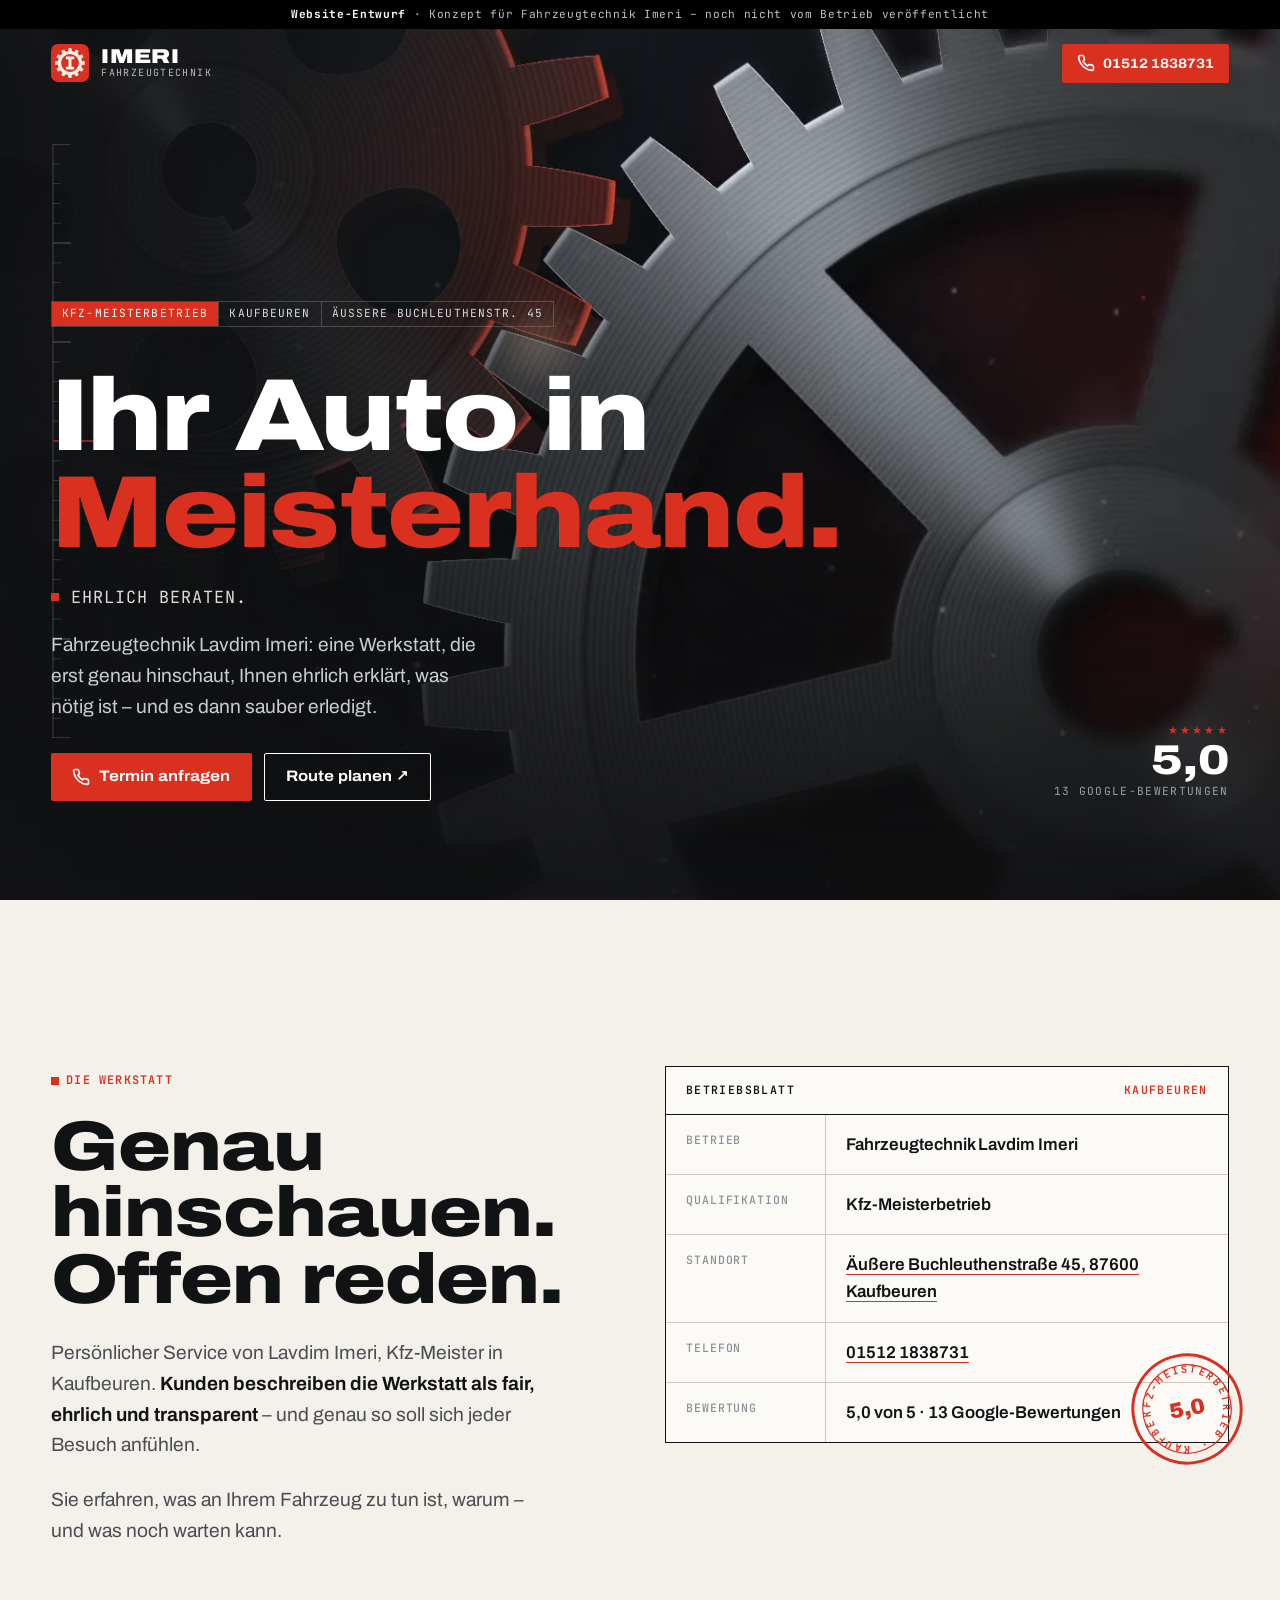
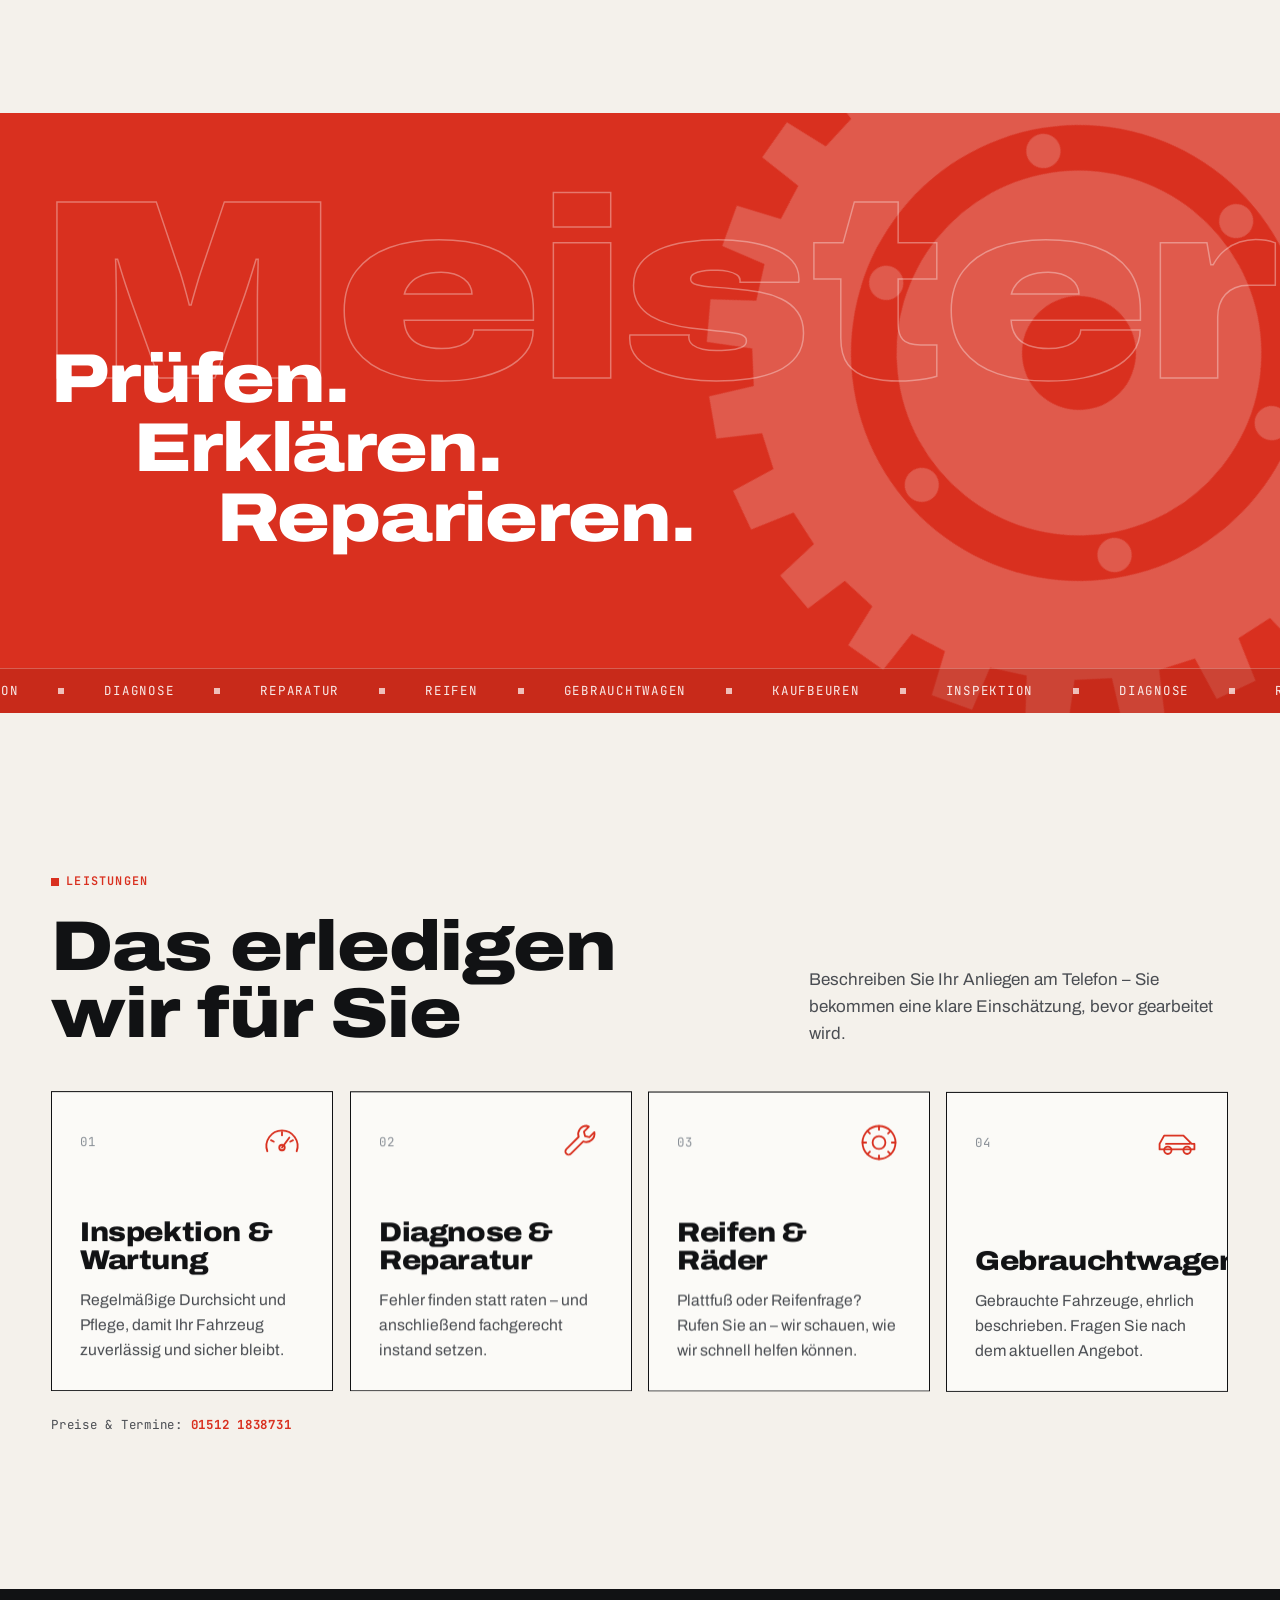
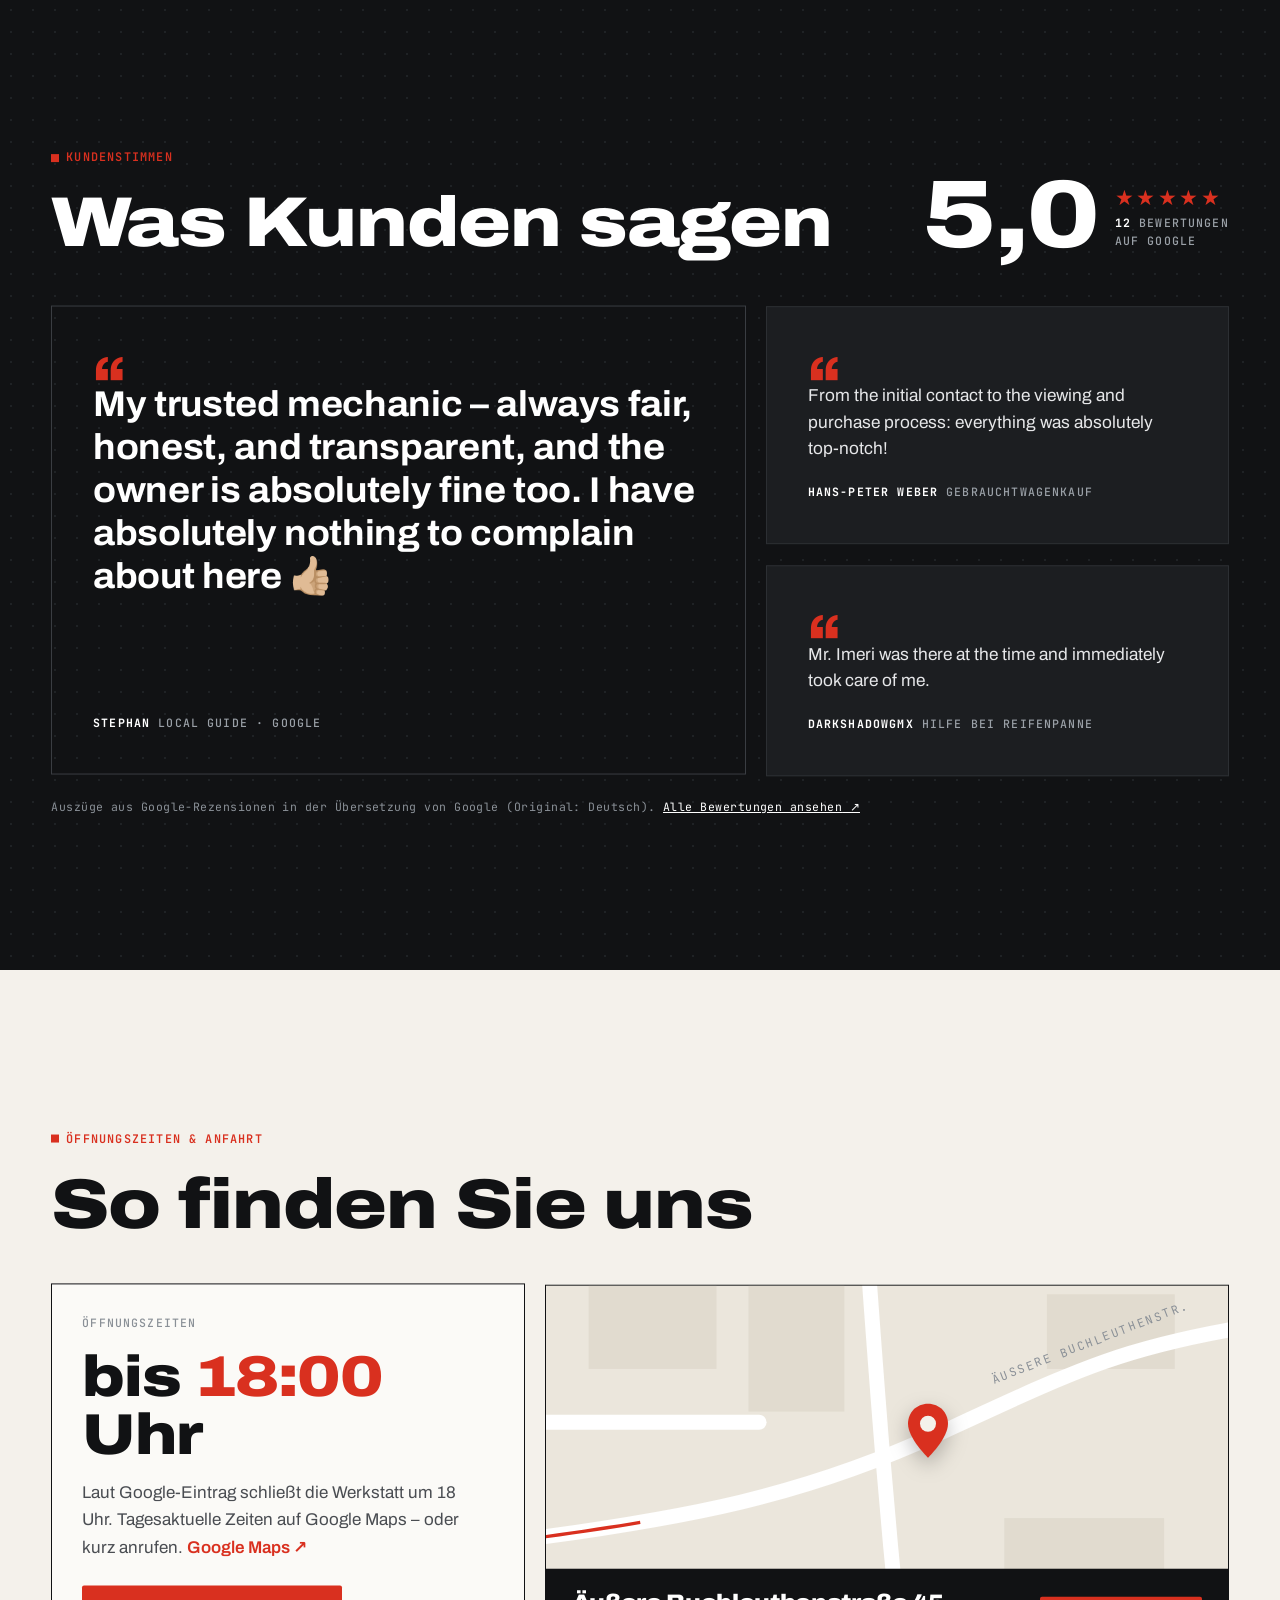
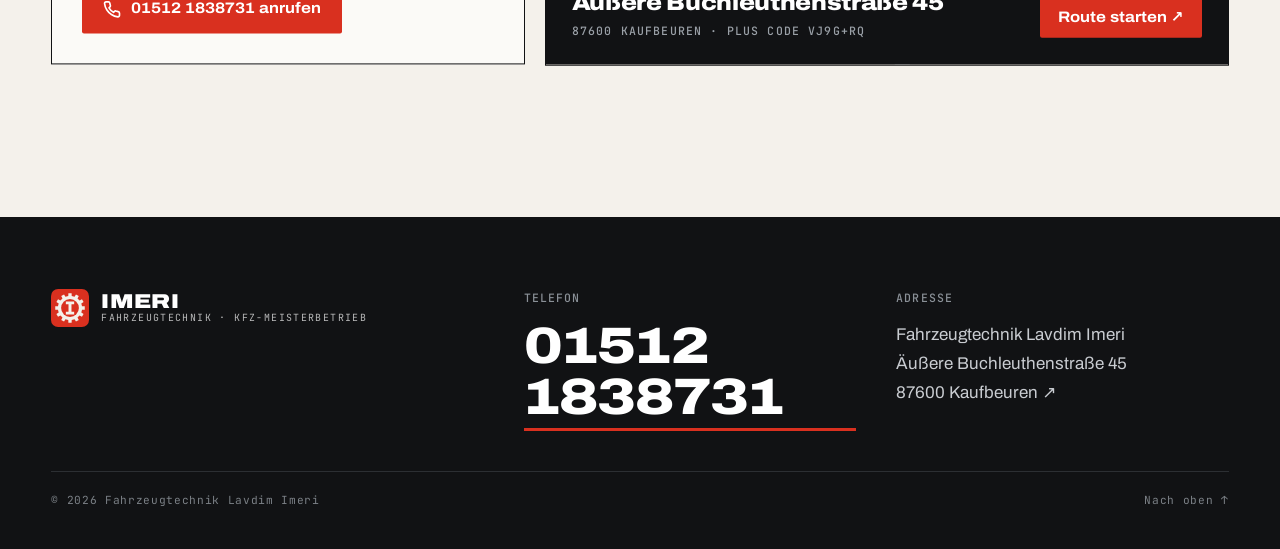
==== commit 58eb23ec: "Fix record card labels overflowing on phones (incl. auto-translated text) Co-Authored-By: Claude Opu" ====
--- a/imeri-kfz-next/index.html
+++ b/imeri-kfz-next/index.html
@@ -1 +1 @@
-<!DOCTYPE html><!--RBA9RE6OUMMa3scAuDdZU--><html lang="de" style="--paper:#f4f1eb;--paper2:#e9e4da;--rule:#cfc8ba;--ink:#111214;--ink2:#1c1e21;--inkSoft:#4a4d52;--brand:#d9301f;--brandDark:#b02314;--steel:#8a9097"><head><meta charSet="utf-8"/><meta name="viewport" content="width=device-width, initial-scale=1, viewport-fit=cover"/><link rel="preload" as="image" href="/imeri-kfz-next/brand/mark.svg"/><link rel="stylesheet" href="/imeri-kfz-next/_next/static/css/f801f17d2ed9d773.css" data-precedence="next"/><link rel="preload" as="script" fetchPriority="low" href="/imeri-kfz-next/_next/static/chunks/webpack-548d29a29a6a6227.js"/><script src="/imeri-kfz-next/_next/static/chunks/4bd1b696-c023c6e3521b1417.js" async=""></script><script src="/imeri-kfz-next/_next/static/chunks/255-524f4c4f10bbb5e1.js" async=""></script><script src="/imeri-kfz-next/_next/static/chunks/main-app-e0204c1b3409caeb.js" async=""></script><script src="/imeri-kfz-next/_next/static/chunks/183-30480a397223708b.js" async=""></script><script src="/imeri-kfz-next/_next/static/chunks/app/page-f2615c52fafa2329.js" async=""></script><link rel="preload" href="/imeri-kfz-next/media/hero-poster.jpg" as="image" fetchPriority="high"/><meta name="theme-color" content="#111214"/><title>Fahrzeugtechnik Lavdim Imeri – Kfz-Meisterbetrieb Kaufbeuren</title><meta name="description" content="Kfz-Meisterbetrieb Lavdim Imeri in Kaufbeuren: Inspektion, Diagnose, Reparatur, Reifen und Gebrauchtwagen. 5,0 Sterne bei 13 Google-Bewertungen. Äußere Buchleuthenstraße 45 · 01512 1838731."/><meta name="robots" content="noindex, nofollow"/><meta name="format-detection" content="telephone=no"/><meta property="og:title" content="Fahrzeugtechnik Lavdim Imeri – Kfz-Meisterbetrieb Kaufbeuren"/><meta property="og:description" content="Kfz-Meisterbetrieb Lavdim Imeri in Kaufbeuren: Inspektion, Diagnose, Reparatur, Reifen und Gebrauchtwagen. 5,0 Sterne bei 13 Google-Bewertungen. Äußere Buchleuthenstraße 45 · 01512 1838731."/><meta property="og:url" content="https://monilraval.github.io/imeri-kfz-next/"/><meta property="og:site_name" content="Fahrzeugtechnik Lavdim Imeri"/><meta property="og:locale" content="de_DE"/><meta property="og:image" content="https://monilraval.github.io/imeri-kfz-next/media/og.jpg"/><meta property="og:image:width" content="1200"/><meta property="og:image:height" content="630"/><meta property="og:image:alt" content="Zwei ineinandergreifende Zahnräder im roten Streiflicht – Fahrzeugtechnik Imeri"/><meta property="og:type" content="website"/><meta name="twitter:card" content="summary_large_image"/><meta name="twitter:title" content="Fahrzeugtechnik Lavdim Imeri – Kfz-Meisterbetrieb Kaufbeuren"/><meta name="twitter:description" content="Kfz-Meisterbetrieb Lavdim Imeri in Kaufbeuren: Inspektion, Diagnose, Reparatur, Reifen und Gebrauchtwagen. 5,0 Sterne bei 13 Google-Bewertungen. Äußere Buchleuthenstraße 45 · 01512 1838731."/><meta name="twitter:image" content="https://monilraval.github.io/imeri-kfz-next/media/og.jpg"/><meta name="twitter:image:width" content="1200"/><meta name="twitter:image:height" content="630"/><meta name="twitter:image:alt" content="Zwei ineinandergreifende Zahnräder im roten Streiflicht – Fahrzeugtechnik Imeri"/><link rel="icon" href="/imeri-kfz-next/favicon.svg" type="image/svg+xml"/><link rel="icon" href="/imeri-kfz-next/favicon-32.png" sizes="32x32"/><link rel="apple-touch-icon" href="/imeri-kfz-next/apple-touch-icon.png"/><script type="application/ld+json">{"@context":"https://schema.org","@type":"AutoRepair","name":"Fahrzeugtechnik Lavdim Imeri – KFZ Meisterbetrieb","telephone":"+4915121838731","image":"https://monilraval.github.io/imeri-kfz-next/media/og.jpg","sameAs":["https://fahrzeugtechnik-imeri.de/"],"address":{"@type":"PostalAddress","streetAddress":"Äußere Buchleuthenstraße 45","postalCode":"87600","addressLocality":"Kaufbeuren","addressRegion":"Bayern","addressCountry":"DE"},"hasMap":"https://www.google.com/maps/search/?api=1&query=Fahrzeugtechnik%20Lavdim%20Imeri%20Kaufbeuren"}</script><script src="/imeri-kfz-next/_next/static/chunks/polyfills-42372ed130431b0a.js" noModule=""></script></head><body><div hidden=""><!--$--><!--/$--></div><header id="top" class="fixed inset-x-0 top-0 z-30 border-b transition-colors duration-300 border-transparent"><div role="note" class="bg-black px-4 py-[7px] text-center font-mono text-[.7rem] leading-snug tracking-[.06em] text-[#bfc3c8]"><b class="text-white">Website-Entwurf</b> · <!-- -->Konzept für Fahrzeugtechnik Imeri – noch nicht vom Betrieb veröffentlicht</div><div class="wrap flex h-[68px] items-center justify-between gap-4"><a href="#start" class="flex items-center gap-3 transition-colors text-white" aria-label="Fahrzeugtechnik Lavdim Imeri – zum Seitenanfang"><img src="/imeri-kfz-next/brand/mark.svg" width="38" height="38" alt="" class="size-[38px]"/><span><b class="block text-[1.25rem] leading-none font-black tracking-[.02em] [font-stretch:125%]">IMERI</b><small class="block font-mono text-[.62rem] leading-[1.4] tracking-[.14em] uppercase opacity-70">Fahrzeugtechnik</small></span></a><a class="btn btn-brand !px-[1.1em] !py-[.8em] text-[.85rem] max-[540px]:!p-[.75em]" href="tel:+4915121838731" aria-label="Anrufen: 01512 1838731"><svg viewBox="0 0 24 24" class="size-[18px] shrink-0" aria-hidden="true" fill="none" stroke="currentColor" stroke-width="2.2" stroke-linecap="round" stroke-linejoin="round"><path d="M22 16.9v3a2 2 0 0 1-2.2 2 19.8 19.8 0 0 1-8.6-3.1 19.5 19.5 0 0 1-6-6A19.8 19.8 0 0 1 2.1 4.2 2 2 0 0 1 4.1 2h3a2 2 0 0 1 2 1.7c.1 1 .4 1.9.7 2.8a2 2 0 0 1-.5 2.1L8 9.9a16 16 0 0 0 6 6l1.3-1.3a2 2 0 0 1 2.1-.4c.9.3 1.8.6 2.8.7a2 2 0 0 1 1.7 2z"></path></svg><span class="max-[540px]:hidden">01512 1838731</span></a></div></header><main id="start"><section aria-label="Willkommen" class="relative isolate h-svh min-h-[620px] overflow-hidden bg-ink text-white"><div class="absolute inset-x-0 -inset-y-[7%] will-change-transform" data-depth="film" style="transform:none"><video id="film" autoPlay="" muted="" loop="" playsInline="" preload="auto" poster="/imeri-kfz-next/media/hero-poster.jpg" aria-hidden="true" tabindex="-1" class="size-full object-cover object-[62%_50%] max-md:object-[72%_40%]"></video><div class="absolute inset-0 bg-[linear-gradient(90deg,rgba(17,18,20,.88)_0%,rgba(17,18,20,.5)_38%,rgba(17,18,20,0)_66%),linear-gradient(0deg,rgba(17,18,20,.9)_0%,rgba(17,18,20,0)_42%)] max-md:bg-[linear-gradient(0deg,rgba(17,18,20,.96)_12%,rgba(17,18,20,.55)_58%,rgba(17,18,20,.2))]"></div></div><div class="pointer-events-none absolute inset-0 will-change-transform max-md:hidden" aria-hidden="true" data-depth="ruler" style="transform:none"><svg viewBox="0 0 60 600" fill="none" stroke="#fff" class="absolute top-[16vh] left-[clamp(16px,4vw,52px)] h-[66vh] w-auto opacity-60"><path d="M2 0v600" stroke-opacity=".35"></path><path d="M2 0h18" stroke-opacity="0.5"></path><path d="M2 20h8" stroke-opacity="0.25"></path><path d="M2 40h8" stroke-opacity="0.25"></path><path d="M2 60h8" stroke-opacity="0.25"></path><path d="M2 80h8" stroke-opacity="0.25"></path><path d="M2 100h18" stroke-opacity="0.5"></path><path d="M2 120h8" stroke-opacity="0.25"></path><path d="M2 140h8" stroke-opacity="0.25"></path><path d="M2 160h8" stroke-opacity="0.25"></path><path d="M2 180h8" stroke-opacity="0.25"></path><path d="M2 200h18" stroke-opacity="0.5"></path><path d="M2 220h8" stroke-opacity="0.25"></path><path d="M2 240h8" stroke-opacity="0.25"></path><path d="M2 260h8" stroke-opacity="0.25"></path><path d="M2 280h8" stroke-opacity="0.25"></path><path d="M2 300h18" stroke-opacity="0.5"></path><path d="M2 320h8" stroke-opacity="0.25"></path><path d="M2 340h8" stroke-opacity="0.25"></path><path d="M2 360h8" stroke-opacity="0.25"></path><path d="M2 380h8" stroke-opacity="0.25"></path><path d="M2 400h18" stroke-opacity="0.5"></path><path d="M2 420h8" stroke-opacity="0.25"></path><path d="M2 440h8" stroke-opacity="0.25"></path><path d="M2 460h8" stroke-opacity="0.25"></path><path d="M2 480h8" stroke-opacity="0.25"></path><path d="M2 500h18" stroke-opacity="0.5"></path><path d="M2 520h8" stroke-opacity="0.25"></path><path d="M2 540h8" stroke-opacity="0.25"></path><path d="M2 560h8" stroke-opacity="0.25"></path><path d="M2 580h8" stroke-opacity="0.25"></path><path d="M2 600h18" stroke-opacity="0.5"></path><path d="M2 300h44" stroke="var(--brand)" stroke-width="2"></path><circle cx="50" cy="300" r="4" fill="var(--brand)" stroke="none"></circle></svg></div><div class="wrap relative z-[2] flex h-full flex-col justify-end pt-[140px] pb-[clamp(56px,11vh,120px)] will-change-transform" data-depth="copy" style="transform:none"><div class="flex w-max max-w-full flex-wrap border border-white/20" style="opacity:0;transform:translateY(16px)"><span class="px-[.9em] py-[.55em] font-mono text-[.7rem] leading-none tracking-[.1em] uppercase bg-brand text-white">Kfz-Meisterbetrieb</span><span class="px-[.9em] py-[.55em] font-mono text-[.7rem] leading-none tracking-[.1em] uppercase border-l border-white/20 text-[#d8dbdf]">Kaufbeuren</span><span class="px-[.9em] py-[.55em] font-mono text-[.7rem] leading-none tracking-[.1em] uppercase border-l border-white/20 text-[#d8dbdf]">Äußere Buchleuthenstr. 45</span></div><h1 class="display mt-[.4em] mb-[.2em] max-w-[11ch] text-[clamp(2.9rem,min(8vw,12vh),7.4rem)]"><span class="block" style="opacity:0"><span class="sr-only">Ihr Auto in</span><span aria-hidden="true" class="inline-block whitespace-pre" style="opacity:0;filter:blur(12px);transform:translateY(20px)">Ihr</span><span aria-hidden="true" class="inline-block whitespace-pre" style="opacity:0;filter:blur(12px);transform:translateY(20px)"> </span><span aria-hidden="true" class="inline-block whitespace-pre" style="opacity:0;filter:blur(12px);transform:translateY(20px)">Auto</span><span aria-hidden="true" class="inline-block whitespace-pre" style="opacity:0;filter:blur(12px);transform:translateY(20px)"> </span><span aria-hidden="true" class="inline-block whitespace-pre" style="opacity:0;filter:blur(12px);transform:translateY(20px)">in</span></span><span class="block text-brand" style="opacity:0"><span class="sr-only">Meisterhand.</span><span class="inline-block whitespace-pre"><span aria-hidden="true" class="inline-block whitespace-pre" style="opacity:0;filter:blur(12px)">M</span><span aria-hidden="true" class="inline-block whitespace-pre" style="opacity:0;filter:blur(12px)">e</span><span aria-hidden="true" class="inline-block whitespace-pre" style="opacity:0;filter:blur(12px)">i</span><span aria-hidden="true" class="inline-block whitespace-pre" style="opacity:0;filter:blur(12px)">s</span><span aria-hidden="true" class="inline-block whitespace-pre" style="opacity:0;filter:blur(12px)">t</span><span aria-hidden="true" class="inline-block whitespace-pre" style="opacity:0;filter:blur(12px)">e</span><span aria-hidden="true" class="inline-block whitespace-pre" style="opacity:0;filter:blur(12px)">r</span><span aria-hidden="true" class="inline-block whitespace-pre" style="opacity:0;filter:blur(12px)">h</span><span aria-hidden="true" class="inline-block whitespace-pre" style="opacity:0;filter:blur(12px)">a</span><span aria-hidden="true" class="inline-block whitespace-pre" style="opacity:0;filter:blur(12px)">n</span><span aria-hidden="true" class="inline-block whitespace-pre" style="opacity:0;filter:blur(12px)">d</span><span aria-hidden="true" class="inline-block whitespace-pre" style="opacity:0;filter:blur(12px)">.</span></span></span></h1><div class="mb-5 font-mono text-[clamp(.9rem,1.4vw,1.05rem)] tracking-[.06em] text-white/85 uppercase" aria-live="off"><span class="mr-3 inline-block size-2 bg-brand align-middle" aria-hidden="true"></span><div class="relative inline-block whitespace-nowrap align-middle"><div style="opacity:1;transform:none"><span>Ehrlich beraten.</span></div></div></div><p class="max-w-[40ch] text-[clamp(1.02rem,1.5vw,1.2rem)] text-[#c9ccd1]">Fahrzeugtechnik Lavdim Imeri: eine Werkstatt, die erst genau hinschaut, Ihnen ehrlich erklärt, was nötig ist – und es dann sauber erledigt.</p><div class="mt-[30px] flex flex-wrap gap-3" style="opacity:0;transform:translateY(14px)"><a class="btn btn-brand" href="tel:+4915121838731"><svg viewBox="0 0 24 24" class="size-[18px] shrink-0" aria-hidden="true" fill="none" stroke="currentColor" stroke-width="2.2" stroke-linecap="round" stroke-linejoin="round"><path d="M22 16.9v3a2 2 0 0 1-2.2 2 19.8 19.8 0 0 1-8.6-3.1 19.5 19.5 0 0 1-6-6A19.8 19.8 0 0 1 2.1 4.2 2 2 0 0 1 4.1 2h3a2 2 0 0 1 2 1.7c.1 1 .4 1.9.7 2.8a2 2 0 0 1-.5 2.1L8 9.9a16 16 0 0 0 6 6l1.3-1.3a2 2 0 0 1 2.1-.4c.9.3 1.8.6 2.8.7a2 2 0 0 1 1.7 2z"></path></svg>Termin anfragen</a><a class="btn btn-line" href="https://www.google.com/maps/dir/?api=1&amp;destination=Fahrzeugtechnik%20Lavdim%20Imeri%2C%20%C3%84u%C3%9Fere%20Buchleuthenstra%C3%9Fe%2045%2C%2087600%20Kaufbeuren" target="_blank" rel="noopener">Route planen<!-- --> ↗</a></div></div><a href="#stimmen" class="absolute right-[clamp(16px,4vw,52px)] bottom-[clamp(56px,11vh,120px)] z-[2] text-right font-mono text-[.7rem] leading-[1.7] tracking-[.12em] text-[#9aa0a7] uppercase max-[900px]:hidden"><span class="tracking-[.2em] text-brand" aria-hidden="true">★★★★★</span><b class="display block text-[2.6rem] leading-none tracking-normal text-white">5,0</b>13<!-- --> <!-- -->Google-Bewertungen</a></section><section id="werkstatt" aria-labelledby="about-h" class="py-[clamp(84px,13vw,170px)]"><div class="wrap grid items-start gap-[clamp(36px,6vw,96px)] lg:grid-cols-[1fr_1.05fr]"><div style="opacity:0;transform:translateY(34px)"><span class="tag">Die Werkstatt</span><h2 id="about-h" class="display h2 mt-5">Genau hinschauen. Offen reden.</h2><p class="mt-6 max-w-[44ch] text-[clamp(1.08rem,1.5vw,1.24rem)] text-ink-soft">Persönlicher Service von Lavdim Imeri, Kfz-Meister in Kaufbeuren. <strong class="font-[650] text-ink">Kunden beschreiben die Werkstatt als fair, ehrlich und transparent</strong> – und genau so soll sich jeder Besuch anfühlen.</p><p class="mt-6 max-w-[44ch] text-[clamp(1.08rem,1.5vw,1.24rem)] text-ink-soft">Sie erfahren, was an Ihrem Fahrzeug zu tun ist, warum – und was noch warten kann.</p></div><div style="opacity:0;transform:translateY(34px)"><div class="relative border-[1.5px] border-ink bg-[#fbfaf7]"><header class="flex items-center justify-between border-b-[1.5px] border-ink px-5 py-[14px] font-mono text-[.72rem] font-semibold tracking-[.12em] uppercase"><span>Betriebsblatt</span><i class="not-italic text-brand">Kaufbeuren</i></header><dl class="grid grid-cols-[minmax(110px,.8fr)_2fr]"><dt class="label border-r border-rule px-5 py-4 text-steel border-b">Betrieb</dt><dd class="border-rule px-5 py-4 font-semibold border-b">Fahrzeugtechnik Lavdim Imeri</dd><dt class="label border-r border-rule px-5 py-4 text-steel border-b">Qualifikation</dt><dd class="border-rule px-5 py-4 font-semibold border-b">Kfz-Meisterbetrieb</dd><dt class="label border-r border-rule px-5 py-4 text-steel border-b">Standort</dt><dd class="border-rule px-5 py-4 font-semibold border-b"><a href="https://www.google.com/maps/dir/?api=1&amp;destination=Fahrzeugtechnik%20Lavdim%20Imeri%2C%20%C3%84u%C3%9Fere%20Buchleuthenstra%C3%9Fe%2045%2C%2087600%20Kaufbeuren" target="_blank" rel="noopener" class="border-b-[1.5px] border-brand">Äußere Buchleuthenstraße 45, 87600 Kaufbeuren</a></dd><dt class="label border-r border-rule px-5 py-4 text-steel border-b">Telefon</dt><dd class="border-rule px-5 py-4 font-semibold border-b"><a href="tel:+4915121838731" class="border-b-[1.5px] border-brand">01512 1838731</a></dd><dt class="label border-r border-rule px-5 py-4 text-steel ">Bewertung</dt><dd class="border-rule px-5 py-4 font-semibold ">5,0 von 5 · 13 Google-Bewertungen</dd></dl><svg viewBox="0 0 120 120" aria-hidden="true" class="absolute -right-[18px] -bottom-[26px] size-[118px] -rotate-12 text-brand max-lg:right-2"><circle cx="60" cy="60" r="55" fill="none" stroke="currentColor" stroke-width="3"></circle><circle cx="60" cy="60" r="45" fill="none" stroke="currentColor" stroke-width="1.2"></circle><path id="arc" d="M60 60m-37 0a37 37 0 1 1 74 0a37 37 0 1 1-74 0" fill="none"></path><text font-family="JB Mono, monospace" font-size="10.5" font-weight="700" letter-spacing="2.4" fill="currentColor"><textPath href="#arc">KFZ-MEISTERBETRIEB · KAUFBEUREN ·</textPath></text><text x="60" y="67" text-anchor="middle" font-family="Archivo, sans-serif" font-weight="900" font-size="22" fill="currentColor">5,0</text></svg></div></div></div></section><section aria-hidden="true" class="relative h-[clamp(380px,52vw,600px)] overflow-hidden bg-brand text-white"><div data-depth="back" class="absolute inset-0 flex items-center will-change-transform" style="transform:translateY(-120px)"><span class="pl-[3vw] text-[clamp(6rem,20vw,18rem)] leading-none font-black tracking-[-.02em] whitespace-nowrap text-transparent [-webkit-text-stroke:1.5px_rgba(255,255,255,.35)] [font-stretch:125%]">Meisterhand</span></div><div data-depth="gear" class="absolute top-1/2 right-[-14vw] -mt-[min(39vw,380px)] w-[min(78vw,760px)] opacity-20 will-change-transform" style="transform:translateY(-60px) rotate(-40deg)"><svg viewBox="0 0 400 400" class="w-full text-white" aria-hidden="true"><path fill="currentColor" fill-rule="evenodd" d="M371.5,187.4L395.7,188.7L395.7,211.3L371.5,212.6L369.0,232.2L391.9,239.7L386.1,261.5L362.4,256.6L354.9,274.9L375.1,288.1L363.8,307.6L342.3,296.7L330.2,312.4L346.3,330.4L330.4,346.3L312.4,330.2L296.7,342.3L307.6,363.8L288.1,375.1L274.9,354.9L256.6,362.4L261.5,386.1L239.7,391.9L232.2,369.0L212.6,371.5L211.3,395.7L188.7,395.7L187.4,371.5L167.8,369.0L160.3,391.9L138.5,386.1L143.4,362.4L125.1,354.9L111.9,375.1L92.4,363.8L103.3,342.3L87.6,330.2L69.6,346.3L53.7,330.4L69.8,312.4L57.7,296.7L36.2,307.6L24.9,288.1L45.1,274.9L37.6,256.6L13.9,261.5L8.1,239.7L31.0,232.2L28.5,212.6L4.3,211.3L4.3,188.7L28.5,187.4L31.0,167.8L8.1,160.3L13.9,138.5L37.6,143.4L45.1,125.1L24.9,111.9L36.2,92.4L57.7,103.3L69.8,87.6L53.7,69.6L69.6,53.7L87.6,69.8L103.3,57.7L92.4,36.2L111.9,24.9L125.1,45.1L143.4,37.6L138.5,13.9L160.3,8.1L167.8,31.0L187.4,28.5L188.7,4.3L211.3,4.3L212.6,28.5L232.2,31.0L239.7,8.1L261.5,13.9L256.6,37.6L274.9,45.1L288.1,24.9L307.6,36.2L296.7,57.7L312.4,69.8L330.4,53.7L346.3,69.6L330.2,87.6L342.3,103.3L363.8,92.4L375.1,111.9L354.9,125.1L362.4,143.4L386.1,138.5L391.9,160.3L369.0,167.8ZM320,200A120,120 0 1 0 80,200A120,120 0 1 0 320,200ZM296,200A96,96 0 1 0 104,200A96,96 0 1 0 296,200ZM230,200A30,30 0 1 0 170,200A30,30 0 1 0 230,200ZM317.0,200.0A9,9 0 1 0 299.0,200.0A9,9 0 1 0 317.0,200.0ZM263.0,293.5A9,9 0 1 0 245.0,293.5A9,9 0 1 0 263.0,293.5ZM155.0,293.5A9,9 0 1 0 137.0,293.5A9,9 0 1 0 155.0,293.5ZM101.0,200.0A9,9 0 1 0 83.0,200.0A9,9 0 1 0 101.0,200.0ZM155.0,106.5A9,9 0 1 0 137.0,106.5A9,9 0 1 0 155.0,106.5ZM263.0,106.5A9,9 0 1 0 245.0,106.5A9,9 0 1 0 263.0,106.5Z"></path></svg></div><div data-depth="front" class="absolute inset-0 flex flex-col justify-center will-change-transform" style="transform:translateY(36px)"><p class="wrap display text-[clamp(2rem,5.4vw,4.4rem)] leading-none [font-stretch:120%]"><span class="block" style="padding-left:0em">Prüfen.</span><span class="block" style="padding-left:1.2em">Erklären.</span><span class="block" style="padding-left:2.4em">Reparieren.</span></p></div><div class="absolute inset-x-0 bottom-0 border-t border-white/25 bg-brand-dark/40 py-3"><div class="overflow-hidden"><div class="flex w-max" style="gap:40px;flex-direction:row;transform:none"><span class="flex items-center gap-10 font-mono text-[.78rem] tracking-[.14em] text-white/90 uppercase">Inspektion<span class="size-1.5 bg-white/70"></span></span><span class="flex items-center gap-10 font-mono text-[.78rem] tracking-[.14em] text-white/90 uppercase">Diagnose<span class="size-1.5 bg-white/70"></span></span><span class="flex items-center gap-10 font-mono text-[.78rem] tracking-[.14em] text-white/90 uppercase">Reparatur<span class="size-1.5 bg-white/70"></span></span><span class="flex items-center gap-10 font-mono text-[.78rem] tracking-[.14em] text-white/90 uppercase">Reifen<span class="size-1.5 bg-white/70"></span></span><span class="flex items-center gap-10 font-mono text-[.78rem] tracking-[.14em] text-white/90 uppercase">Gebrauchtwagen<span class="size-1.5 bg-white/70"></span></span><span class="flex items-center gap-10 font-mono text-[.78rem] tracking-[.14em] text-white/90 uppercase">Kaufbeuren<span class="size-1.5 bg-white/70"></span></span><span class="flex items-center gap-10 font-mono text-[.78rem] tracking-[.14em] text-white/90 uppercase">Inspektion<span class="size-1.5 bg-white/70"></span></span><span class="flex items-center gap-10 font-mono text-[.78rem] tracking-[.14em] text-white/90 uppercase">Diagnose<span class="size-1.5 bg-white/70"></span></span><span class="flex items-center gap-10 font-mono text-[.78rem] tracking-[.14em] text-white/90 uppercase">Reparatur<span class="size-1.5 bg-white/70"></span></span><span class="flex items-center gap-10 font-mono text-[.78rem] tracking-[.14em] text-white/90 uppercase">Reifen<span class="size-1.5 bg-white/70"></span></span><span class="flex items-center gap-10 font-mono text-[.78rem] tracking-[.14em] text-white/90 uppercase">Gebrauchtwagen<span class="size-1.5 bg-white/70"></span></span><span class="flex items-center gap-10 font-mono text-[.78rem] tracking-[.14em] text-white/90 uppercase">Kaufbeuren<span class="size-1.5 bg-white/70"></span></span></div></div></div></section><section id="leistungen" aria-labelledby="svc-h" class="py-[clamp(84px,12vw,160px)]"><div class="wrap"><div style="opacity:0;transform:translateY(34px)"><div class="mb-11 grid items-end gap-8 md:grid-cols-2"><div><span class="tag">Leistungen</span><h2 id="svc-h" class="display h2 mt-5">Das erledigen wir für Sie</h2></div><p class="max-w-[42ch] text-ink-soft md:justify-self-end">Beschreiben Sie Ihr Anliegen am Telefon – Sie bekommen eine klare Einschätzung, bevor gearbeitet wird.</p></div></div><ol class="grid gap-4 sm:grid-cols-2 lg:grid-cols-4"><li><div style="opacity:0;transform:translateY(34px)"><div class="h-full" style="transform-style:preserve-3d;transform:perspective(1000px) rotateX(0deg) rotateY(0deg)"><article class="group relative flex h-full min-h-[300px] flex-col overflow-hidden border-[1.5px] border-ink bg-[#fbfaf7] p-7"><div class="pointer-events-none absolute rounded-full bg-[radial-gradient(circle_at_center,var(--tw-gradient-stops),transparent_80%)] transition-opacity duration-200 from-zinc-100 via-zinc-200 to-zinc-400 dark:from-zinc-50 dark:via-zinc-100 dark:to-zinc-200 opacity-0 bg-brand/25 blur-2xl" style="width:220px;height:220px;left:-110px;top:-110px"></div><div class="flex items-center justify-between"><span class="font-mono text-[.78rem] tracking-[.1em] text-steel">01</span><svg viewBox="0 0 48 48" class="size-11 text-brand transition-transform duration-500 ease-out-soft group-hover:-rotate-12" aria-hidden="true" fill="none" stroke="currentColor" stroke-width="2" stroke-linecap="round" stroke-linejoin="round"><path d="M8 34a17 17 0 1 1 32 0"></path><path d="M24 30l8-11"></path><circle cx="24" cy="30" r="3"></circle><path d="M12 22l3 1.5M36 22l-3 1.5M24 13v3.5"></path></svg></div><h3 class="display mt-auto pt-10 text-[1.7rem] leading-[1.02] [font-stretch:112%]">Inspektion &amp; Wartung</h3><p class="mt-3 text-[.98rem] text-ink-soft">Regelmäßige Durchsicht und Pflege, damit Ihr Fahrzeug zuverlässig und sicher bleibt.</p><span class="absolute inset-x-0 bottom-0 h-[3px] origin-left scale-x-0 bg-brand transition-transform duration-500 ease-out-soft group-hover:scale-x-100"></span></article></div></div></li><li><div style="opacity:0;transform:translateY(34px)"><div class="h-full" style="transform-style:preserve-3d;transform:perspective(1000px) rotateX(0deg) rotateY(0deg)"><article class="group relative flex h-full min-h-[300px] flex-col overflow-hidden border-[1.5px] border-ink bg-[#fbfaf7] p-7"><div class="pointer-events-none absolute rounded-full bg-[radial-gradient(circle_at_center,var(--tw-gradient-stops),transparent_80%)] transition-opacity duration-200 from-zinc-100 via-zinc-200 to-zinc-400 dark:from-zinc-50 dark:via-zinc-100 dark:to-zinc-200 opacity-0 bg-brand/25 blur-2xl" style="width:220px;height:220px;left:-110px;top:-110px"></div><div class="flex items-center justify-between"><span class="font-mono text-[.78rem] tracking-[.1em] text-steel">02</span><svg viewBox="0 0 48 48" class="size-11 text-brand transition-transform duration-500 ease-out-soft group-hover:-rotate-12" aria-hidden="true" fill="none" stroke="currentColor" stroke-width="2" stroke-linecap="round" stroke-linejoin="round"><path d="M30 6a9 9 0 0 0-8.5 12L8 31.5a3.5 3.5 0 0 0 5 5L26.5 23A9 9 0 0 0 38.6 13l-5.4 5.4-4.8-1.2-1.2-4.8L32.6 7A9 9 0 0 0 30 6z"></path></svg></div><h3 class="display mt-auto pt-10 text-[1.7rem] leading-[1.02] [font-stretch:112%]">Diagnose &amp; Reparatur</h3><p class="mt-3 text-[.98rem] text-ink-soft">Fehler finden statt raten – und anschließend fachgerecht instand setzen.</p><span class="absolute inset-x-0 bottom-0 h-[3px] origin-left scale-x-0 bg-brand transition-transform duration-500 ease-out-soft group-hover:scale-x-100"></span></article></div></div></li><li><div style="opacity:0;transform:translateY(34px)"><div class="h-full" style="transform-style:preserve-3d;transform:perspective(1000px) rotateX(0deg) rotateY(0deg)"><article class="group relative flex h-full min-h-[300px] flex-col overflow-hidden border-[1.5px] border-ink bg-[#fbfaf7] p-7"><div class="pointer-events-none absolute rounded-full bg-[radial-gradient(circle_at_center,var(--tw-gradient-stops),transparent_80%)] transition-opacity duration-200 from-zinc-100 via-zinc-200 to-zinc-400 dark:from-zinc-50 dark:via-zinc-100 dark:to-zinc-200 opacity-0 bg-brand/25 blur-2xl" style="width:220px;height:220px;left:-110px;top:-110px"></div><div class="flex items-center justify-between"><span class="font-mono text-[.78rem] tracking-[.1em] text-steel">03</span><svg viewBox="0 0 48 48" class="size-11 text-brand transition-transform duration-500 ease-out-soft group-hover:-rotate-12" aria-hidden="true" fill="none" stroke="currentColor" stroke-width="2" stroke-linecap="round" stroke-linejoin="round"><circle cx="24" cy="24" r="18"></circle><circle cx="24" cy="24" r="7"></circle><path d="M24 6v4M24 38v4M6 24h4M38 24h4M11.3 11.3l2.8 2.8M33.9 33.9l2.8 2.8M11.3 36.7l2.8-2.8M33.9 14.1l2.8-2.8"></path></svg></div><h3 class="display mt-auto pt-10 text-[1.7rem] leading-[1.02] [font-stretch:112%]">Reifen &amp; Räder</h3><p class="mt-3 text-[.98rem] text-ink-soft">Plattfuß oder Reifenfrage? Rufen Sie an – wir schauen, wie wir schnell helfen können.</p><span class="absolute inset-x-0 bottom-0 h-[3px] origin-left scale-x-0 bg-brand transition-transform duration-500 ease-out-soft group-hover:scale-x-100"></span></article></div></div></li><li><div style="opacity:0;transform:translateY(34px)"><div class="h-full" style="transform-style:preserve-3d;transform:perspective(1000px) rotateX(0deg) rotateY(0deg)"><article class="group relative flex h-full min-h-[300px] flex-col overflow-hidden border-[1.5px] border-ink bg-[#fbfaf7] p-7"><div class="pointer-events-none absolute rounded-full bg-[radial-gradient(circle_at_center,var(--tw-gradient-stops),transparent_80%)] transition-opacity duration-200 from-zinc-100 via-zinc-200 to-zinc-400 dark:from-zinc-50 dark:via-zinc-100 dark:to-zinc-200 opacity-0 bg-brand/25 blur-2xl" style="width:220px;height:220px;left:-110px;top:-110px"></div><div class="flex items-center justify-between"><span class="font-mono text-[.78rem] tracking-[.1em] text-steel">04</span><svg viewBox="0 0 48 48" class="size-11 text-brand transition-transform duration-500 ease-out-soft group-hover:-rotate-12" aria-hidden="true" fill="none" stroke="currentColor" stroke-width="2" stroke-linecap="round" stroke-linejoin="round"><path d="M5 31v-6l5-9h21l9 9h3v6z"></path><circle cx="14" cy="32" r="4"></circle><circle cx="35" cy="32" r="4"></circle><path d="M12 25h26"></path></svg></div><h3 class="display mt-auto pt-10 text-[1.7rem] leading-[1.02] [font-stretch:112%]">Gebrauchtwagen</h3><p class="mt-3 text-[.98rem] text-ink-soft">Gebrauchte Fahrzeuge, ehrlich beschrieben. Fragen Sie nach dem aktuellen Angebot.</p><span class="absolute inset-x-0 bottom-0 h-[3px] origin-left scale-x-0 bg-brand transition-transform duration-500 ease-out-soft group-hover:scale-x-100"></span></article></div></div></li></ol><p class="mt-6 font-mono text-[.78rem] tracking-[.06em] text-ink-soft">Preise &amp; Termine:<!-- --> <a href="tel:+4915121838731" class="font-bold text-brand">01512 1838731</a></p></div></section><section id="stimmen" aria-labelledby="rev-h" class="relative overflow-hidden bg-ink py-[clamp(84px,12vw,160px)] text-white"><div data-depth="dots" aria-hidden="true" class="pointer-events-none absolute -inset-y-[20%] inset-x-0 bg-[radial-gradient(#2a2d31_1px,transparent_1.2px)] bg-[length:22px_22px] opacity-60 will-change-transform" style="transform:translateY(-80px)"></div><div class="wrap relative"><div style="opacity:0;transform:translateY(34px)"><div class="mb-12 flex flex-wrap items-end justify-between gap-6"><div><span class="tag">Kundenstimmen</span><h2 id="rev-h" class="display h2 mt-5">Was Kunden sagen</h2></div><div class="flex items-center gap-4"><b class="display text-[clamp(3.6rem,8vw,6rem)] leading-[.85]">5,0</b><span class="label text-[#9aa0a7]"><span class="block text-[1.3rem] tracking-[.12em] text-brand" aria-label="5 von 5 Sternen">★★★★★</span><span class="font-bold text-white"><span class="tabular-nums">0</span></span> Bewertungen<br/>auf <!-- -->Google</span></div></div></div><div class="grid gap-5 md:grid-cols-[1.5fr_1fr]"><div style="opacity:0;transform:translateY(34px)"><figure class="flex h-full flex-col justify-between border border-[#3a3d42] p-[clamp(26px,3.2vw,44px)] md:row-span-2"><div><span aria-hidden="true" class="block h-[.55em] overflow-hidden text-[4rem] leading-none font-black text-brand">“</span><blockquote lang="en" class="text-[clamp(1.5rem,2.8vw,2.4rem)] leading-[1.2] font-bold tracking-[-.01em] [font-stretch:105%]">My trusted mechanic – always fair, honest, and transparent, and the owner is absolutely fine too. I have absolutely nothing to complain about here 👍🏼</blockquote></div><figcaption class="label mt-6 text-[#9aa0a7]"><b class="mr-2 text-white">Stephan</b>Local Guide · Google</figcaption></figure></div><div class="grid gap-5"><div style="opacity:0;transform:translateY(34px)"><figure class="relative h-full overflow-hidden border border-[#2c2f33] bg-ink-2 p-[clamp(26px,3.2vw,44px)]"><div class="pointer-events-none absolute rounded-full bg-[radial-gradient(circle_at_center,var(--tw-gradient-stops),transparent_80%)] transition-opacity duration-200 from-zinc-100 via-zinc-200 to-zinc-400 dark:from-zinc-50 dark:via-zinc-100 dark:to-zinc-200 opacity-0 bg-brand/20 blur-3xl" style="width:260px;height:260px;left:-130px;top:-130px"></div><span aria-hidden="true" class="block h-[.55em] overflow-hidden text-[4rem] leading-none font-black text-brand">“</span><blockquote lang="en" class="text-[1.08rem] leading-[1.55] text-[#e6e7e9]">From the initial contact to the viewing and purchase process: everything was absolutely top-notch!</blockquote><figcaption class="label mt-5 text-[#9aa0a7]"><b class="mr-2 text-white">Hans-Peter Weber</b>Gebrauchtwagenkauf</figcaption></figure></div><div style="opacity:0;transform:translateY(34px)"><figure class="relative h-full overflow-hidden border border-[#2c2f33] bg-ink-2 p-[clamp(26px,3.2vw,44px)]"><div class="pointer-events-none absolute rounded-full bg-[radial-gradient(circle_at_center,var(--tw-gradient-stops),transparent_80%)] transition-opacity duration-200 from-zinc-100 via-zinc-200 to-zinc-400 dark:from-zinc-50 dark:via-zinc-100 dark:to-zinc-200 opacity-0 bg-brand/20 blur-3xl" style="width:260px;height:260px;left:-130px;top:-130px"></div><span aria-hidden="true" class="block h-[.55em] overflow-hidden text-[4rem] leading-none font-black text-brand">“</span><blockquote lang="en" class="text-[1.08rem] leading-[1.55] text-[#e6e7e9]">Mr. Imeri was there at the time and immediately took care of me.</blockquote><figcaption class="label mt-5 text-[#9aa0a7]"><b class="mr-2 text-white">DarkShadowgmx</b>Hilfe bei Reifenpanne</figcaption></figure></div></div></div><p class="mt-6 font-mono text-[.72rem] leading-relaxed tracking-[.04em] text-steel">Auszüge aus Google-Rezensionen in der Übersetzung von Google (Original: Deutsch).<!-- --> <a href="https://www.google.com/maps/search/?api=1&amp;query=Fahrzeugtechnik%20Lavdim%20Imeri%20Kaufbeuren" target="_blank" rel="noopener" class="text-white underline">Alle Bewertungen ansehen<!-- --> ↗</a></p></div></section><section id="anfahrt" aria-labelledby="visit-h" class="py-[clamp(84px,12vw,160px)]"><div class="wrap"><div style="opacity:0;transform:translateY(34px)"><span class="tag">Öffnungszeiten &amp; Anfahrt</span><h2 id="visit-h" class="display h2 mt-5">So finden Sie uns</h2></div><div class="mt-11 grid gap-5 md:grid-cols-[.9fr_1.3fr]"><div style="opacity:0;transform:translateY(34px)"><div class="h-full border-[1.5px] border-ink bg-[#fbfaf7] p-[30px]"><div class="label mb-4 text-steel">Öffnungszeiten</div><div class="display text-[clamp(2.4rem,5vw,3.6rem)] leading-none">bis <em class="text-brand not-italic">18:00</em> Uhr</div><p class="mt-4 max-w-[38ch] text-ink-soft">Laut Google-Eintrag schließt die Werkstatt um 18 Uhr. Tagesaktuelle Zeiten auf Google Maps – oder kurz anrufen.<!-- --> <a href="https://www.google.com/maps/search/?api=1&amp;query=Fahrzeugtechnik%20Lavdim%20Imeri%20Kaufbeuren" target="_blank" rel="noopener" class="font-semibold text-brand">Google Maps ↗</a></p><a class="btn btn-brand mt-6" href="tel:+4915121838731"><svg viewBox="0 0 24 24" class="size-[18px] shrink-0" aria-hidden="true" fill="none" stroke="currentColor" stroke-width="2.2" stroke-linecap="round" stroke-linejoin="round"><path d="M22 16.9v3a2 2 0 0 1-2.2 2 19.8 19.8 0 0 1-8.6-3.1 19.5 19.5 0 0 1-6-6A19.8 19.8 0 0 1 2.1 4.2 2 2 0 0 1 4.1 2h3a2 2 0 0 1 2 1.7c.1 1 .4 1.9.7 2.8a2 2 0 0 1-.5 2.1L8 9.9a16 16 0 0 0 6 6l1.3-1.3a2 2 0 0 1 2.1-.4c.9.3 1.8.6 2.8.7a2 2 0 0 1 1.7 2z"></path></svg>01512 1838731<!-- --> <!-- -->anrufen</a></div></div><div style="opacity:0;transform:translateY(34px)"><a href="https://www.google.com/maps/dir/?api=1&amp;destination=Fahrzeugtechnik%20Lavdim%20Imeri%2C%20%C3%84u%C3%9Fere%20Buchleuthenstra%C3%9Fe%2045%2C%2087600%20Kaufbeuren" target="_blank" rel="noopener" aria-label="Route zu Äußere Buchleuthenstraße 45, 87600 Kaufbeuren in Google Maps öffnen" class="group relative flex h-full min-h-[380px] overflow-hidden border-[1.5px] border-ink"><svg viewBox="0 0 640 420" preserveAspectRatio="xMidYMid slice" aria-hidden="true" class="absolute inset-0 size-full"><rect width="640" height="420" fill="#ebe6dc"></rect><g fill="#e1dbcf"><rect x="40" y="30" width="120" height="80"></rect><rect x="190" y="30" width="90" height="120"></rect><rect x="430" y="250" width="150" height="90"></rect><rect x="60" y="300" width="140" height="80"></rect><rect x="470" y="40" width="120" height="70"></rect></g><g stroke="#fff" stroke-width="14" fill="none" stroke-linecap="round"><path d="M-20 270C130 250 240 230 370 170S540 90 660 70"></path><path d="M300 -20C310 120 320 260 340 440"></path><path d="M-20 160h220"></path></g><path d="M-20 270C130 250 240 230 370 170S540 90 660 70" stroke="var(--brand)" stroke-width="3" fill="none" stroke-dasharray="0 1" pathLength="1" stroke-dashoffset="0"></path><text x="420" y="124" fill="#8a9097" font-family="JB Mono, monospace" font-size="11" letter-spacing="2" transform="rotate(-21 420 124)">ÄUSSERE BUCHLEUTHENSTR.</text></svg><div class="absolute top-[46%] left-[56%] -translate-x-1/2 -translate-y-full" aria-hidden="true"><svg viewBox="0 0 46 58" class="h-[58px] w-[46px] drop-shadow-[0_8px_10px_rgba(0,0,0,.25)]"><path d="M23 2C11.4 2 3 10.9 3 22c0 14.6 20 34 20 34s20-19.4 20-34C43 10.9 34.6 2 23 2z" fill="var(--brand)"></path><circle cx="23" cy="22" r="8" fill="var(--paper)"></circle></svg><span class="pin-ring absolute -bottom-2 left-1/2 -ml-8 size-16 rounded-full border-2 border-brand opacity-0"></span></div><div class="relative mt-auto flex w-full flex-wrap items-center justify-between gap-4 bg-ink px-[26px] py-[22px] text-white"><div><b class="display block text-[1.4rem] leading-[1.1] [font-stretch:112%]">Äußere Buchleuthenstraße 45</b><span class="label text-[#9aa0a7]">87600<!-- --> <!-- -->Kaufbeuren<!-- --> · Plus Code VJ9G+RQ</span></div><span class="btn btn-brand !px-[1.2em] !py-[.85em] group-hover:bg-brand-dark">Route starten<!-- --> ↗</span></div></a></div></div></div></section></main><footer class="bg-ink pt-[72px] pb-[calc(40px+env(safe-area-inset-bottom))] text-white max-md:pb-[110px]"><div class="wrap grid gap-10 md:grid-cols-[1.3fr_1fr_1fr]"><div><a href="#start" class="flex items-center gap-3 transition-colors text-white" aria-label="Fahrzeugtechnik Lavdim Imeri – zum Seitenanfang"><img src="/imeri-kfz-next/brand/mark.svg" width="38" height="38" alt="" class="size-[38px]"/><span><b class="block text-[1.25rem] leading-none font-black tracking-[.02em] [font-stretch:125%]">IMERI</b><small class="block font-mono text-[.62rem] leading-[1.4] tracking-[.14em] uppercase opacity-70">Fahrzeugtechnik<!-- --> · Kfz-Meisterbetrieb</small></span></a></div><div><div class="label mb-3.5 text-steel">Telefon</div><a href="tel:+4915121838731" class="display inline-block border-b-[3px] border-brand pb-1 text-[clamp(2rem,4.4vw,3.2rem)] leading-none">01512 1838731</a></div><div><div class="label mb-3.5 text-steel">Adresse</div><address class="leading-[1.7] text-[#c9ccd1] not-italic"><a href="https://www.google.com/maps/dir/?api=1&amp;destination=Fahrzeugtechnik%20Lavdim%20Imeri%2C%20%C3%84u%C3%9Fere%20Buchleuthenstra%C3%9Fe%2045%2C%2087600%20Kaufbeuren" target="_blank" rel="noopener" class="hover:text-white">Fahrzeugtechnik Lavdim Imeri<br/>Äußere Buchleuthenstraße 45<br/>87600<!-- --> <!-- -->Kaufbeuren<!-- --> ↗</a></address></div><div class="col-span-full flex flex-wrap justify-between gap-3 border-t border-[#2c2f33] pt-5 font-mono text-[.7rem] tracking-[.06em] text-[#7b8086]"><span>© <!-- -->2026<!-- --> <!-- -->Fahrzeugtechnik Lavdim Imeri</span><a href="#top">Nach oben<!-- --> ↑</a></div></div></footer><nav aria-label="Schnellkontakt" class="fixed inset-x-0 bottom-0 z-40 grid grid-cols-2 bg-ink pb-[env(safe-area-inset-bottom)] transition-transform duration-400 ease-out-soft md:hidden translate-y-[105%]"><a href="tel:+4915121838731" class="bg-brand py-[18px] text-center font-bold text-white">Anrufen</a><a href="https://www.google.com/maps/dir/?api=1&amp;destination=Fahrzeugtechnik%20Lavdim%20Imeri%2C%20%C3%84u%C3%9Fere%20Buchleuthenstra%C3%9Fe%2045%2C%2087600%20Kaufbeuren" target="_blank" rel="noopener" class="py-[18px] text-center font-bold text-white">Route<!-- --> ↗</a></nav><!--$--><!--/$--><script src="/imeri-kfz-next/_next/static/chunks/webpack-548d29a29a6a6227.js" id="_R_" async=""></script><script>(self.__next_f=self.__next_f||[]).push([0])</script><script>self.__next_f.push([1,"1:\"$Sreact.fragment\"\n2:I[9766,[],\"\"]\n3:I[8924,[],\"\"]\n4:I[1959,[],\"ClientPageRoot\"]\n5:I[3978,[\"183\",\"static/chunks/183-30480a397223708b.js\",\"974\",\"static/chunks/app/page-f2615c52fafa2329.js\"],\"default\"]\n8:I[4431,[],\"OutletBoundary\"]\na:I[5278,[],\"AsyncMetadataOutlet\"]\nc:I[4431,[],\"ViewportBoundary\"]\ne:I[4431,[],\"MetadataBoundary\"]\nf:\"$Sreact.suspense\"\n11:I[7150,[],\"\"]\n:HL[\"/imeri-kfz-next/_next/static/css/f801f17d2ed9d773.css\",\"style\"]\n"])</script><script>self.__next_f.push([1,"0:{\"P\":null,\"b\":\"RBA9RE6OUMMa3scAuDdZU\",\"p\":\"/imeri-kfz-next\",\"c\":[\"\",\"\"],\"i\":false,\"f\":[[[\"\",{\"children\":[\"__PAGE__\",{}]},\"$undefined\",\"$undefined\",true],[\"\",[\"$\",\"$1\",\"c\",{\"children\":[[[\"$\",\"link\",\"0\",{\"rel\":\"stylesheet\",\"href\":\"/imeri-kfz-next/_next/static/css/f801f17d2ed9d773.css\",\"precedence\":\"next\",\"crossOrigin\":\"$undefined\",\"nonce\":\"$undefined\"}]],[\"$\",\"html\",null,{\"lang\":\"de\",\"style\":{\"--paper\":\"#f4f1eb\",\"--paper2\":\"#e9e4da\",\"--rule\":\"#cfc8ba\",\"--ink\":\"#111214\",\"--ink2\":\"#1c1e21\",\"--inkSoft\":\"#4a4d52\",\"--brand\":\"#d9301f\",\"--brandDark\":\"#b02314\",\"--steel\":\"#8a9097\"},\"children\":[[\"$\",\"head\",null,{\"children\":[[\"$\",\"link\",null,{\"rel\":\"preload\",\"href\":\"/imeri-kfz-next/media/hero-poster.jpg\",\"as\":\"image\",\"fetchPriority\":\"high\"}],[\"$\",\"script\",null,{\"type\":\"application/ld+json\",\"dangerouslySetInnerHTML\":{\"__html\":\"{\\\"@context\\\":\\\"https://schema.org\\\",\\\"@type\\\":\\\"AutoRepair\\\",\\\"name\\\":\\\"Fahrzeugtechnik Lavdim Imeri – KFZ Meisterbetrieb\\\",\\\"telephone\\\":\\\"+4915121838731\\\",\\\"image\\\":\\\"https://monilraval.github.io/imeri-kfz-next/media/og.jpg\\\",\\\"sameAs\\\":[\\\"https://fahrzeugtechnik-imeri.de/\\\"],\\\"address\\\":{\\\"@type\\\":\\\"PostalAddress\\\",\\\"streetAddress\\\":\\\"Äußere Buchleuthenstraße 45\\\",\\\"postalCode\\\":\\\"87600\\\",\\\"addressLocality\\\":\\\"Kaufbeuren\\\",\\\"addressRegion\\\":\\\"Bayern\\\",\\\"addressCountry\\\":\\\"DE\\\"},\\\"hasMap\\\":\\\"https://www.google.com/maps/search/?api=1\u0026query=Fahrzeugtechnik%20Lavdim%20Imeri%20Kaufbeuren\\\"}\"}}]]}],[\"$\",\"body\",null,{\"children\":[\"$\",\"$L2\",null,{\"parallelRouterKey\":\"children\",\"error\":\"$undefined\",\"errorStyles\":\"$undefined\",\"errorScripts\":\"$undefined\",\"template\":[\"$\",\"$L3\",null,{}],\"templateStyles\":\"$undefined\",\"templateScripts\":\"$undefined\",\"notFound\":[[[\"$\",\"title\",null,{\"children\":\"404: This page could not be found.\"}],[\"$\",\"div\",null,{\"style\":{\"fontFamily\":\"system-ui,\\\"Segoe UI\\\",Roboto,Helvetica,Arial,sans-serif,\\\"Apple Color Emoji\\\",\\\"Segoe UI Emoji\\\"\",\"height\":\"100vh\",\"textAlign\":\"center\",\"display\":\"flex\",\"flexDirection\":\"column\",\"alignItems\":\"center\",\"justifyContent\":\"center\"},\"children\":[\"$\",\"div\",null,{\"children\":[[\"$\",\"style\",null,{\"dangerouslySetInnerHTML\":{\"__html\":\"body{color:#000;background:#fff;margin:0}.next-error-h1{border-right:1px solid rgba(0,0,0,.3)}@media (prefers-color-scheme:dark){body{color:#fff;background:#000}.next-error-h1{border-right:1px solid rgba(255,255,255,.3)}}\"}}],[\"$\",\"h1\",null,{\"className\":\"next-error-h1\",\"style\":{\"display\":\"inline-block\",\"margin\":\"0 20px 0 0\",\"padding\":\"0 23px 0 0\",\"fontSize\":24,\"fontWeight\":500,\"verticalAlign\":\"top\",\"lineHeight\":\"49px\"},\"children\":404}],[\"$\",\"div\",null,{\"style\":{\"display\":\"inline-block\"},\"children\":[\"$\",\"h2\",null,{\"style\":{\"fontSize\":14,\"fontWeight\":400,\"lineHeight\":\"49px\",\"margin\":0},\"children\":\"This page could not be found.\"}]}]]}]}]],[]],\"forbidden\":\"$undefined\",\"unauthorized\":\"$undefined\"}]}]]}]]}],{\"children\":[\"__PAGE__\",[\"$\",\"$1\",\"c\",{\"children\":[[\"$\",\"$L4\",null,{\"Component\":\"$5\",\"searchParams\":{},\"params\":{},\"promises\":[\"$@6\",\"$@7\"]}],null,[\"$\",\"$L8\",null,{\"children\":[\"$L9\",[\"$\",\"$La\",null,{\"promise\":\"$@b\"}]]}]]}],{},null,false]},null,false],[\"$\",\"$1\",\"h\",{\"children\":[null,[[\"$\",\"$Lc\",null,{\"children\":\"$Ld\"}],null],[\"$\",\"$Le\",null,{\"children\":[\"$\",\"div\",null,{\"hidden\":true,\"children\":[\"$\",\"$f\",null,{\"fallback\":null,\"children\":\"$L10\"}]}]}]]}],false]],\"m\":\"$undefined\",\"G\":[\"$11\",[]],\"s\":false,\"S\":true}\n"])</script><script>self.__next_f.push([1,"6:{}\n7:\"$0:f:0:1:2:children:1:props:children:0:props:params\"\n"])</script><script>self.__next_f.push([1,"d:[[\"$\",\"meta\",\"0\",{\"charSet\":\"utf-8\"}],[\"$\",\"meta\",\"1\",{\"name\":\"viewport\",\"content\":\"width=device-width, initial-scale=1, viewport-fit=cover\"}],[\"$\",\"meta\",\"2\",{\"name\":\"theme-color\",\"content\":\"#111214\"}]]\n9:null\n"])</script><script>self.__next_f.push([1,"12:I[622,[],\"IconMark\"]\n"])</script><script>self.__next_f.push([1,"b:{\"metadata\":[[\"$\",\"title\",\"0\",{\"children\":\"Fahrzeugtechnik Lavdim Imeri – Kfz-Meisterbetrieb Kaufbeuren\"}],[\"$\",\"meta\",\"1\",{\"name\":\"description\",\"content\":\"Kfz-Meisterbetrieb Lavdim Imeri in Kaufbeuren: Inspektion, Diagnose, Reparatur, Reifen und Gebrauchtwagen. 5,0 Sterne bei 13 Google-Bewertungen. Äußere Buchleuthenstraße 45 · 01512 1838731.\"}],[\"$\",\"meta\",\"2\",{\"name\":\"robots\",\"content\":\"noindex, nofollow\"}],[\"$\",\"meta\",\"3\",{\"name\":\"format-detection\",\"content\":\"telephone=no\"}],[\"$\",\"meta\",\"4\",{\"property\":\"og:title\",\"content\":\"Fahrzeugtechnik Lavdim Imeri – Kfz-Meisterbetrieb Kaufbeuren\"}],[\"$\",\"meta\",\"5\",{\"property\":\"og:description\",\"content\":\"Kfz-Meisterbetrieb Lavdim Imeri in Kaufbeuren: Inspektion, Diagnose, Reparatur, Reifen und Gebrauchtwagen. 5,0 Sterne bei 13 Google-Bewertungen. Äußere Buchleuthenstraße 45 · 01512 1838731.\"}],[\"$\",\"meta\",\"6\",{\"property\":\"og:url\",\"content\":\"https://monilraval.github.io/imeri-kfz-next/\"}],[\"$\",\"meta\",\"7\",{\"property\":\"og:site_name\",\"content\":\"Fahrzeugtechnik Lavdim Imeri\"}],[\"$\",\"meta\",\"8\",{\"property\":\"og:locale\",\"content\":\"de_DE\"}],[\"$\",\"meta\",\"9\",{\"property\":\"og:image\",\"content\":\"https://monilraval.github.io/imeri-kfz-next/media/og.jpg\"}],[\"$\",\"meta\",\"10\",{\"property\":\"og:image:width\",\"content\":\"1200\"}],[\"$\",\"meta\",\"11\",{\"property\":\"og:image:height\",\"content\":\"630\"}],[\"$\",\"meta\",\"12\",{\"property\":\"og:image:alt\",\"content\":\"Zwei ineinandergreifende Zahnräder im roten Streiflicht – Fahrzeugtechnik Imeri\"}],[\"$\",\"meta\",\"13\",{\"property\":\"og:type\",\"content\":\"website\"}],[\"$\",\"meta\",\"14\",{\"name\":\"twitter:card\",\"content\":\"summary_large_image\"}],[\"$\",\"meta\",\"15\",{\"name\":\"twitter:title\",\"content\":\"Fahrzeugtechnik Lavdim Imeri – Kfz-Meisterbetrieb Kaufbeuren\"}],[\"$\",\"meta\",\"16\",{\"name\":\"twitter:description\",\"content\":\"Kfz-Meisterbetrieb Lavdim Imeri in Kaufbeuren: Inspektion, Diagnose, Reparatur, Reifen und Gebrauchtwagen. 5,0 Sterne bei 13 Google-Bewertungen. Äußere Buchleuthenstraße 45 · 01512 1838731.\"}],[\"$\",\"meta\",\"17\",{\"name\":\"twitter:image\",\"content\":\"https://monilraval.github.io/imeri-kfz-next/media/og.jpg\"}],[\"$\",\"meta\",\"18\",{\"name\":\"twitter:image:width\",\"content\":\"1200\"}],[\"$\",\"meta\",\"19\",{\"name\":\"twitter:image:height\",\"content\":\"630\"}],[\"$\",\"meta\",\"20\",{\"name\":\"twitter:image:alt\",\"content\":\"Zwei ineinandergreifende Zahnräder im roten Streiflicht – Fahrzeugtechnik Imeri\"}],[\"$\",\"link\",\"21\",{\"rel\":\"icon\",\"href\":\"/imeri-kfz-next/favicon.svg\",\"type\":\"image/svg+xml\"}],[\"$\",\"link\",\"22\",{\"rel\":\"icon\",\"href\":\"/imeri-kfz-next/favicon-32.png\",\"sizes\":\"32x32\"}],[\"$\",\"link\",\"23\",{\"rel\":\"apple-touch-icon\",\"href\":\"/imeri-kfz-next/apple-touch-icon.png\"}],[\"$\",\"$L12\",\"24\",{}]],\"error\":null,\"digest\":\"$undefined\"}\n"])</script><script>self.__next_f.push([1,"10:\"$b:metadata\"\n"])</script></body></html>+<!DOCTYPE html><!--Hvrp4XYE64dtbFpxl3_Of--><html lang="de" style="--paper:#f4f1eb;--paper2:#e9e4da;--rule:#cfc8ba;--ink:#111214;--ink2:#1c1e21;--inkSoft:#4a4d52;--brand:#d9301f;--brandDark:#b02314;--steel:#8a9097"><head><meta charSet="utf-8"/><meta name="viewport" content="width=device-width, initial-scale=1, viewport-fit=cover"/><link rel="preload" as="image" href="/imeri-kfz-next/brand/mark.svg"/><link rel="stylesheet" href="/imeri-kfz-next/_next/static/css/7817808ae4b2c4d8.css" data-precedence="next"/><link rel="preload" as="script" fetchPriority="low" href="/imeri-kfz-next/_next/static/chunks/webpack-548d29a29a6a6227.js"/><script src="/imeri-kfz-next/_next/static/chunks/4bd1b696-c023c6e3521b1417.js" async=""></script><script src="/imeri-kfz-next/_next/static/chunks/255-524f4c4f10bbb5e1.js" async=""></script><script src="/imeri-kfz-next/_next/static/chunks/main-app-e0204c1b3409caeb.js" async=""></script><script src="/imeri-kfz-next/_next/static/chunks/183-30480a397223708b.js" async=""></script><script src="/imeri-kfz-next/_next/static/chunks/app/page-65a3646209932c3d.js" async=""></script><link rel="preload" href="/imeri-kfz-next/media/hero-poster.jpg" as="image" fetchPriority="high"/><meta name="theme-color" content="#111214"/><title>Fahrzeugtechnik Lavdim Imeri – Kfz-Meisterbetrieb Kaufbeuren</title><meta name="description" content="Kfz-Meisterbetrieb Lavdim Imeri in Kaufbeuren: Inspektion, Diagnose, Reparatur, Reifen und Gebrauchtwagen. 5,0 Sterne bei 13 Google-Bewertungen. Äußere Buchleuthenstraße 45 · 01512 1838731."/><meta name="robots" content="noindex, nofollow"/><meta name="format-detection" content="telephone=no"/><meta property="og:title" content="Fahrzeugtechnik Lavdim Imeri – Kfz-Meisterbetrieb Kaufbeuren"/><meta property="og:description" content="Kfz-Meisterbetrieb Lavdim Imeri in Kaufbeuren: Inspektion, Diagnose, Reparatur, Reifen und Gebrauchtwagen. 5,0 Sterne bei 13 Google-Bewertungen. Äußere Buchleuthenstraße 45 · 01512 1838731."/><meta property="og:url" content="https://monilraval.github.io/imeri-kfz-next/"/><meta property="og:site_name" content="Fahrzeugtechnik Lavdim Imeri"/><meta property="og:locale" content="de_DE"/><meta property="og:image" content="https://monilraval.github.io/imeri-kfz-next/media/og.jpg"/><meta property="og:image:width" content="1200"/><meta property="og:image:height" content="630"/><meta property="og:image:alt" content="Zwei ineinandergreifende Zahnräder im roten Streiflicht – Fahrzeugtechnik Imeri"/><meta property="og:type" content="website"/><meta name="twitter:card" content="summary_large_image"/><meta name="twitter:title" content="Fahrzeugtechnik Lavdim Imeri – Kfz-Meisterbetrieb Kaufbeuren"/><meta name="twitter:description" content="Kfz-Meisterbetrieb Lavdim Imeri in Kaufbeuren: Inspektion, Diagnose, Reparatur, Reifen und Gebrauchtwagen. 5,0 Sterne bei 13 Google-Bewertungen. Äußere Buchleuthenstraße 45 · 01512 1838731."/><meta name="twitter:image" content="https://monilraval.github.io/imeri-kfz-next/media/og.jpg"/><meta name="twitter:image:width" content="1200"/><meta name="twitter:image:height" content="630"/><meta name="twitter:image:alt" content="Zwei ineinandergreifende Zahnräder im roten Streiflicht – Fahrzeugtechnik Imeri"/><link rel="icon" href="/imeri-kfz-next/favicon.svg" type="image/svg+xml"/><link rel="icon" href="/imeri-kfz-next/favicon-32.png" sizes="32x32"/><link rel="apple-touch-icon" href="/imeri-kfz-next/apple-touch-icon.png"/><script type="application/ld+json">{"@context":"https://schema.org","@type":"AutoRepair","name":"Fahrzeugtechnik Lavdim Imeri – KFZ Meisterbetrieb","telephone":"+4915121838731","image":"https://monilraval.github.io/imeri-kfz-next/media/og.jpg","sameAs":["https://fahrzeugtechnik-imeri.de/"],"address":{"@type":"PostalAddress","streetAddress":"Äußere Buchleuthenstraße 45","postalCode":"87600","addressLocality":"Kaufbeuren","addressRegion":"Bayern","addressCountry":"DE"},"hasMap":"https://www.google.com/maps/search/?api=1&query=Fahrzeugtechnik%20Lavdim%20Imeri%20Kaufbeuren"}</script><script src="/imeri-kfz-next/_next/static/chunks/polyfills-42372ed130431b0a.js" noModule=""></script></head><body><div hidden=""><!--$--><!--/$--></div><header id="top" class="fixed inset-x-0 top-0 z-30 border-b transition-colors duration-300 border-transparent"><div role="note" class="bg-black px-4 py-[7px] text-center font-mono text-[.7rem] leading-snug tracking-[.06em] text-[#bfc3c8]"><b class="text-white">Website-Entwurf</b> · <!-- -->Konzept für Fahrzeugtechnik Imeri – noch nicht vom Betrieb veröffentlicht</div><div class="wrap flex h-[68px] items-center justify-between gap-4"><a href="#start" class="flex items-center gap-3 transition-colors text-white" aria-label="Fahrzeugtechnik Lavdim Imeri – zum Seitenanfang"><img src="/imeri-kfz-next/brand/mark.svg" width="38" height="38" alt="" class="size-[38px]"/><span><b class="block text-[1.25rem] leading-none font-black tracking-[.02em] [font-stretch:125%]">IMERI</b><small class="block font-mono text-[.62rem] leading-[1.4] tracking-[.14em] uppercase opacity-70">Fahrzeugtechnik</small></span></a><a class="btn btn-brand !px-[1.1em] !py-[.8em] text-[.85rem] max-[540px]:!p-[.75em]" href="tel:+4915121838731" aria-label="Anrufen: 01512 1838731"><svg viewBox="0 0 24 24" class="size-[18px] shrink-0" aria-hidden="true" fill="none" stroke="currentColor" stroke-width="2.2" stroke-linecap="round" stroke-linejoin="round"><path d="M22 16.9v3a2 2 0 0 1-2.2 2 19.8 19.8 0 0 1-8.6-3.1 19.5 19.5 0 0 1-6-6A19.8 19.8 0 0 1 2.1 4.2 2 2 0 0 1 4.1 2h3a2 2 0 0 1 2 1.7c.1 1 .4 1.9.7 2.8a2 2 0 0 1-.5 2.1L8 9.9a16 16 0 0 0 6 6l1.3-1.3a2 2 0 0 1 2.1-.4c.9.3 1.8.6 2.8.7a2 2 0 0 1 1.7 2z"></path></svg><span class="max-[540px]:hidden">01512 1838731</span></a></div></header><main id="start"><section aria-label="Willkommen" class="relative isolate h-svh min-h-[620px] overflow-hidden bg-ink text-white"><div class="absolute inset-x-0 -inset-y-[7%] will-change-transform" data-depth="film" style="transform:none"><video id="film" autoPlay="" muted="" loop="" playsInline="" preload="auto" poster="/imeri-kfz-next/media/hero-poster.jpg" aria-hidden="true" tabindex="-1" class="size-full object-cover object-[62%_50%] max-md:object-[72%_40%]"></video><div class="absolute inset-0 bg-[linear-gradient(90deg,rgba(17,18,20,.88)_0%,rgba(17,18,20,.5)_38%,rgba(17,18,20,0)_66%),linear-gradient(0deg,rgba(17,18,20,.9)_0%,rgba(17,18,20,0)_42%)] max-md:bg-[linear-gradient(0deg,rgba(17,18,20,.96)_12%,rgba(17,18,20,.55)_58%,rgba(17,18,20,.2))]"></div></div><div class="pointer-events-none absolute inset-0 will-change-transform max-md:hidden" aria-hidden="true" data-depth="ruler" style="transform:none"><svg viewBox="0 0 60 600" fill="none" stroke="#fff" class="absolute top-[16vh] left-[clamp(16px,4vw,52px)] h-[66vh] w-auto opacity-60"><path d="M2 0v600" stroke-opacity=".35"></path><path d="M2 0h18" stroke-opacity="0.5"></path><path d="M2 20h8" stroke-opacity="0.25"></path><path d="M2 40h8" stroke-opacity="0.25"></path><path d="M2 60h8" stroke-opacity="0.25"></path><path d="M2 80h8" stroke-opacity="0.25"></path><path d="M2 100h18" stroke-opacity="0.5"></path><path d="M2 120h8" stroke-opacity="0.25"></path><path d="M2 140h8" stroke-opacity="0.25"></path><path d="M2 160h8" stroke-opacity="0.25"></path><path d="M2 180h8" stroke-opacity="0.25"></path><path d="M2 200h18" stroke-opacity="0.5"></path><path d="M2 220h8" stroke-opacity="0.25"></path><path d="M2 240h8" stroke-opacity="0.25"></path><path d="M2 260h8" stroke-opacity="0.25"></path><path d="M2 280h8" stroke-opacity="0.25"></path><path d="M2 300h18" stroke-opacity="0.5"></path><path d="M2 320h8" stroke-opacity="0.25"></path><path d="M2 340h8" stroke-opacity="0.25"></path><path d="M2 360h8" stroke-opacity="0.25"></path><path d="M2 380h8" stroke-opacity="0.25"></path><path d="M2 400h18" stroke-opacity="0.5"></path><path d="M2 420h8" stroke-opacity="0.25"></path><path d="M2 440h8" stroke-opacity="0.25"></path><path d="M2 460h8" stroke-opacity="0.25"></path><path d="M2 480h8" stroke-opacity="0.25"></path><path d="M2 500h18" stroke-opacity="0.5"></path><path d="M2 520h8" stroke-opacity="0.25"></path><path d="M2 540h8" stroke-opacity="0.25"></path><path d="M2 560h8" stroke-opacity="0.25"></path><path d="M2 580h8" stroke-opacity="0.25"></path><path d="M2 600h18" stroke-opacity="0.5"></path><path d="M2 300h44" stroke="var(--brand)" stroke-width="2"></path><circle cx="50" cy="300" r="4" fill="var(--brand)" stroke="none"></circle></svg></div><div class="wrap relative z-[2] flex h-full flex-col justify-end pt-[140px] pb-[clamp(56px,11vh,120px)] will-change-transform" data-depth="copy" style="transform:none"><div class="flex w-max max-w-full flex-wrap border border-white/20" style="opacity:0;transform:translateY(16px)"><span class="px-[.9em] py-[.55em] font-mono text-[.7rem] leading-none tracking-[.1em] uppercase bg-brand text-white">Kfz-Meisterbetrieb</span><span class="px-[.9em] py-[.55em] font-mono text-[.7rem] leading-none tracking-[.1em] uppercase border-l border-white/20 text-[#d8dbdf]">Kaufbeuren</span><span class="px-[.9em] py-[.55em] font-mono text-[.7rem] leading-none tracking-[.1em] uppercase border-l border-white/20 text-[#d8dbdf]">Äußere Buchleuthenstr. 45</span></div><h1 class="display mt-[.4em] mb-[.2em] max-w-[11ch] text-[clamp(2.9rem,min(8vw,12vh),7.4rem)]"><span class="block" style="opacity:0"><span class="sr-only">Ihr Auto in</span><span aria-hidden="true" class="inline-block whitespace-pre" style="opacity:0;filter:blur(12px);transform:translateY(20px)">Ihr</span><span aria-hidden="true" class="inline-block whitespace-pre" style="opacity:0;filter:blur(12px);transform:translateY(20px)"> </span><span aria-hidden="true" class="inline-block whitespace-pre" style="opacity:0;filter:blur(12px);transform:translateY(20px)">Auto</span><span aria-hidden="true" class="inline-block whitespace-pre" style="opacity:0;filter:blur(12px);transform:translateY(20px)"> </span><span aria-hidden="true" class="inline-block whitespace-pre" style="opacity:0;filter:blur(12px);transform:translateY(20px)">in</span></span><span class="block text-brand" style="opacity:0"><span class="sr-only">Meisterhand.</span><span class="inline-block whitespace-pre"><span aria-hidden="true" class="inline-block whitespace-pre" style="opacity:0;filter:blur(12px)">M</span><span aria-hidden="true" class="inline-block whitespace-pre" style="opacity:0;filter:blur(12px)">e</span><span aria-hidden="true" class="inline-block whitespace-pre" style="opacity:0;filter:blur(12px)">i</span><span aria-hidden="true" class="inline-block whitespace-pre" style="opacity:0;filter:blur(12px)">s</span><span aria-hidden="true" class="inline-block whitespace-pre" style="opacity:0;filter:blur(12px)">t</span><span aria-hidden="true" class="inline-block whitespace-pre" style="opacity:0;filter:blur(12px)">e</span><span aria-hidden="true" class="inline-block whitespace-pre" style="opacity:0;filter:blur(12px)">r</span><span aria-hidden="true" class="inline-block whitespace-pre" style="opacity:0;filter:blur(12px)">h</span><span aria-hidden="true" class="inline-block whitespace-pre" style="opacity:0;filter:blur(12px)">a</span><span aria-hidden="true" class="inline-block whitespace-pre" style="opacity:0;filter:blur(12px)">n</span><span aria-hidden="true" class="inline-block whitespace-pre" style="opacity:0;filter:blur(12px)">d</span><span aria-hidden="true" class="inline-block whitespace-pre" style="opacity:0;filter:blur(12px)">.</span></span></span></h1><div class="mb-5 font-mono text-[clamp(.9rem,1.4vw,1.05rem)] tracking-[.06em] text-white/85 uppercase" aria-live="off"><span class="mr-3 inline-block size-2 bg-brand align-middle" aria-hidden="true"></span><div class="relative inline-block whitespace-nowrap align-middle"><div style="opacity:1;transform:none"><span>Ehrlich beraten.</span></div></div></div><p class="max-w-[40ch] text-[clamp(1.02rem,1.5vw,1.2rem)] text-[#c9ccd1]">Fahrzeugtechnik Lavdim Imeri: eine Werkstatt, die erst genau hinschaut, Ihnen ehrlich erklärt, was nötig ist – und es dann sauber erledigt.</p><div class="mt-[30px] flex flex-wrap gap-3" style="opacity:0;transform:translateY(14px)"><a class="btn btn-brand" href="tel:+4915121838731"><svg viewBox="0 0 24 24" class="size-[18px] shrink-0" aria-hidden="true" fill="none" stroke="currentColor" stroke-width="2.2" stroke-linecap="round" stroke-linejoin="round"><path d="M22 16.9v3a2 2 0 0 1-2.2 2 19.8 19.8 0 0 1-8.6-3.1 19.5 19.5 0 0 1-6-6A19.8 19.8 0 0 1 2.1 4.2 2 2 0 0 1 4.1 2h3a2 2 0 0 1 2 1.7c.1 1 .4 1.9.7 2.8a2 2 0 0 1-.5 2.1L8 9.9a16 16 0 0 0 6 6l1.3-1.3a2 2 0 0 1 2.1-.4c.9.3 1.8.6 2.8.7a2 2 0 0 1 1.7 2z"></path></svg>Termin anfragen</a><a class="btn btn-line" href="https://www.google.com/maps/dir/?api=1&amp;destination=Fahrzeugtechnik%20Lavdim%20Imeri%2C%20%C3%84u%C3%9Fere%20Buchleuthenstra%C3%9Fe%2045%2C%2087600%20Kaufbeuren" target="_blank" rel="noopener">Route planen<!-- --> ↗</a></div></div><a href="#stimmen" class="absolute right-[clamp(16px,4vw,52px)] bottom-[clamp(56px,11vh,120px)] z-[2] text-right font-mono text-[.7rem] leading-[1.7] tracking-[.12em] text-[#9aa0a7] uppercase max-[900px]:hidden"><span class="tracking-[.2em] text-brand" aria-hidden="true">★★★★★</span><b class="display block text-[2.6rem] leading-none tracking-normal text-white">5,0</b>13<!-- --> <!-- -->Google-Bewertungen</a></section><section id="werkstatt" aria-labelledby="about-h" class="py-[clamp(84px,13vw,170px)]"><div class="wrap grid items-start gap-[clamp(36px,6vw,96px)] lg:grid-cols-[1fr_1.05fr]"><div style="opacity:0;transform:translateY(34px)"><span class="tag">Die Werkstatt</span><h2 id="about-h" class="display h2 mt-5">Genau hinschauen. Offen reden.</h2><p class="mt-6 max-w-[44ch] text-[clamp(1.08rem,1.5vw,1.24rem)] text-ink-soft">Persönlicher Service von Lavdim Imeri, Kfz-Meister in Kaufbeuren. <strong class="font-[650] text-ink">Kunden beschreiben die Werkstatt als fair, ehrlich und transparent</strong> – und genau so soll sich jeder Besuch anfühlen.</p><p class="mt-6 max-w-[44ch] text-[clamp(1.08rem,1.5vw,1.24rem)] text-ink-soft">Sie erfahren, was an Ihrem Fahrzeug zu tun ist, warum – und was noch warten kann.</p></div><div style="opacity:0;transform:translateY(34px)"><div class="relative border-[1.5px] border-ink bg-[#fbfaf7]"><header class="flex items-center justify-between border-b-[1.5px] border-ink px-5 py-[14px] font-mono text-[.72rem] font-semibold tracking-[.12em] uppercase"><span>Betriebsblatt</span><i class="not-italic text-brand">Kaufbeuren</i></header><dl class="grid sm:grid-cols-[minmax(150px,.8fr)_2fr]"><dt class="label px-5 pt-4 tracking-[.08em] break-words text-steel hyphens-auto sm:border-r sm:border-rule sm:pb-4 sm:[&amp;:not(:nth-last-child(2))]:border-b">Betrieb</dt><dd class="px-5 pt-1 pb-4 font-semibold break-words sm:pt-4 border-b border-rule">Fahrzeugtechnik Lavdim Imeri</dd><dt class="label px-5 pt-4 tracking-[.08em] break-words text-steel hyphens-auto sm:border-r sm:border-rule sm:pb-4 sm:[&amp;:not(:nth-last-child(2))]:border-b">Qualifikation</dt><dd class="px-5 pt-1 pb-4 font-semibold break-words sm:pt-4 border-b border-rule">Kfz-Meisterbetrieb</dd><dt class="label px-5 pt-4 tracking-[.08em] break-words text-steel hyphens-auto sm:border-r sm:border-rule sm:pb-4 sm:[&amp;:not(:nth-last-child(2))]:border-b">Standort</dt><dd class="px-5 pt-1 pb-4 font-semibold break-words sm:pt-4 border-b border-rule"><a href="https://www.google.com/maps/dir/?api=1&amp;destination=Fahrzeugtechnik%20Lavdim%20Imeri%2C%20%C3%84u%C3%9Fere%20Buchleuthenstra%C3%9Fe%2045%2C%2087600%20Kaufbeuren" target="_blank" rel="noopener" class="border-b-[1.5px] border-brand">Äußere Buchleuthenstraße 45, 87600 Kaufbeuren</a></dd><dt class="label px-5 pt-4 tracking-[.08em] break-words text-steel hyphens-auto sm:border-r sm:border-rule sm:pb-4 sm:[&amp;:not(:nth-last-child(2))]:border-b">Telefon</dt><dd class="px-5 pt-1 pb-4 font-semibold break-words sm:pt-4 border-b border-rule"><a href="tel:+4915121838731" class="border-b-[1.5px] border-brand">01512 1838731</a></dd><dt class="label px-5 pt-4 tracking-[.08em] break-words text-steel hyphens-auto sm:border-r sm:border-rule sm:pb-4 sm:[&amp;:not(:nth-last-child(2))]:border-b">Bewertung</dt><dd class="px-5 pt-1 pb-4 font-semibold break-words sm:pt-4 ">5,0 von 5 · 13 Google-Bewertungen</dd></dl><svg viewBox="0 0 120 120" aria-hidden="true" class="pointer-events-none -rotate-12 text-brand max-sm:relative max-sm:mt-1 max-sm:mb-3 max-sm:mr-3 max-sm:ml-auto max-sm:block max-sm:size-[96px] sm:absolute sm:-right-[18px] sm:-bottom-[26px] sm:size-[118px] lg:-right-[18px]"><circle cx="60" cy="60" r="55" fill="none" stroke="currentColor" stroke-width="3"></circle><circle cx="60" cy="60" r="45" fill="none" stroke="currentColor" stroke-width="1.2"></circle><path id="arc" d="M60 60m-37 0a37 37 0 1 1 74 0a37 37 0 1 1-74 0" fill="none"></path><text font-family="JB Mono, monospace" font-size="10.5" font-weight="700" letter-spacing="2.4" fill="currentColor"><textPath href="#arc">KFZ-MEISTERBETRIEB · KAUFBEUREN ·</textPath></text><text x="60" y="67" text-anchor="middle" font-family="Archivo, sans-serif" font-weight="900" font-size="22" fill="currentColor">5,0</text></svg></div></div></div></section><section aria-hidden="true" class="relative h-[clamp(380px,52vw,600px)] overflow-hidden bg-brand text-white"><div data-depth="back" class="absolute inset-0 flex items-center will-change-transform" style="transform:translateY(-120px)"><span class="pl-[3vw] text-[clamp(6rem,20vw,18rem)] leading-none font-black tracking-[-.02em] whitespace-nowrap text-transparent [-webkit-text-stroke:1.5px_rgba(255,255,255,.35)] [font-stretch:125%]">Meisterhand</span></div><div data-depth="gear" class="absolute top-1/2 right-[-14vw] -mt-[min(39vw,380px)] w-[min(78vw,760px)] opacity-20 will-change-transform" style="transform:translateY(-60px) rotate(-40deg)"><svg viewBox="0 0 400 400" class="w-full text-white" aria-hidden="true"><path fill="currentColor" fill-rule="evenodd" d="M371.5,187.4L395.7,188.7L395.7,211.3L371.5,212.6L369.0,232.2L391.9,239.7L386.1,261.5L362.4,256.6L354.9,274.9L375.1,288.1L363.8,307.6L342.3,296.7L330.2,312.4L346.3,330.4L330.4,346.3L312.4,330.2L296.7,342.3L307.6,363.8L288.1,375.1L274.9,354.9L256.6,362.4L261.5,386.1L239.7,391.9L232.2,369.0L212.6,371.5L211.3,395.7L188.7,395.7L187.4,371.5L167.8,369.0L160.3,391.9L138.5,386.1L143.4,362.4L125.1,354.9L111.9,375.1L92.4,363.8L103.3,342.3L87.6,330.2L69.6,346.3L53.7,330.4L69.8,312.4L57.7,296.7L36.2,307.6L24.9,288.1L45.1,274.9L37.6,256.6L13.9,261.5L8.1,239.7L31.0,232.2L28.5,212.6L4.3,211.3L4.3,188.7L28.5,187.4L31.0,167.8L8.1,160.3L13.9,138.5L37.6,143.4L45.1,125.1L24.9,111.9L36.2,92.4L57.7,103.3L69.8,87.6L53.7,69.6L69.6,53.7L87.6,69.8L103.3,57.7L92.4,36.2L111.9,24.9L125.1,45.1L143.4,37.6L138.5,13.9L160.3,8.1L167.8,31.0L187.4,28.5L188.7,4.3L211.3,4.3L212.6,28.5L232.2,31.0L239.7,8.1L261.5,13.9L256.6,37.6L274.9,45.1L288.1,24.9L307.6,36.2L296.7,57.7L312.4,69.8L330.4,53.7L346.3,69.6L330.2,87.6L342.3,103.3L363.8,92.4L375.1,111.9L354.9,125.1L362.4,143.4L386.1,138.5L391.9,160.3L369.0,167.8ZM320,200A120,120 0 1 0 80,200A120,120 0 1 0 320,200ZM296,200A96,96 0 1 0 104,200A96,96 0 1 0 296,200ZM230,200A30,30 0 1 0 170,200A30,30 0 1 0 230,200ZM317.0,200.0A9,9 0 1 0 299.0,200.0A9,9 0 1 0 317.0,200.0ZM263.0,293.5A9,9 0 1 0 245.0,293.5A9,9 0 1 0 263.0,293.5ZM155.0,293.5A9,9 0 1 0 137.0,293.5A9,9 0 1 0 155.0,293.5ZM101.0,200.0A9,9 0 1 0 83.0,200.0A9,9 0 1 0 101.0,200.0ZM155.0,106.5A9,9 0 1 0 137.0,106.5A9,9 0 1 0 155.0,106.5ZM263.0,106.5A9,9 0 1 0 245.0,106.5A9,9 0 1 0 263.0,106.5Z"></path></svg></div><div data-depth="front" class="absolute inset-0 flex flex-col justify-center will-change-transform" style="transform:translateY(36px)"><p class="wrap display text-[clamp(2rem,5.4vw,4.4rem)] leading-none [font-stretch:120%]"><span class="block" style="padding-left:0em">Prüfen.</span><span class="block" style="padding-left:1.2em">Erklären.</span><span class="block" style="padding-left:2.4em">Reparieren.</span></p></div><div class="absolute inset-x-0 bottom-0 border-t border-white/25 bg-brand-dark/40 py-3"><div class="overflow-hidden"><div class="flex w-max" style="gap:40px;flex-direction:row;transform:none"><span class="flex items-center gap-10 font-mono text-[.78rem] tracking-[.14em] text-white/90 uppercase">Inspektion<span class="size-1.5 bg-white/70"></span></span><span class="flex items-center gap-10 font-mono text-[.78rem] tracking-[.14em] text-white/90 uppercase">Diagnose<span class="size-1.5 bg-white/70"></span></span><span class="flex items-center gap-10 font-mono text-[.78rem] tracking-[.14em] text-white/90 uppercase">Reparatur<span class="size-1.5 bg-white/70"></span></span><span class="flex items-center gap-10 font-mono text-[.78rem] tracking-[.14em] text-white/90 uppercase">Reifen<span class="size-1.5 bg-white/70"></span></span><span class="flex items-center gap-10 font-mono text-[.78rem] tracking-[.14em] text-white/90 uppercase">Gebrauchtwagen<span class="size-1.5 bg-white/70"></span></span><span class="flex items-center gap-10 font-mono text-[.78rem] tracking-[.14em] text-white/90 uppercase">Kaufbeuren<span class="size-1.5 bg-white/70"></span></span><span class="flex items-center gap-10 font-mono text-[.78rem] tracking-[.14em] text-white/90 uppercase">Inspektion<span class="size-1.5 bg-white/70"></span></span><span class="flex items-center gap-10 font-mono text-[.78rem] tracking-[.14em] text-white/90 uppercase">Diagnose<span class="size-1.5 bg-white/70"></span></span><span class="flex items-center gap-10 font-mono text-[.78rem] tracking-[.14em] text-white/90 uppercase">Reparatur<span class="size-1.5 bg-white/70"></span></span><span class="flex items-center gap-10 font-mono text-[.78rem] tracking-[.14em] text-white/90 uppercase">Reifen<span class="size-1.5 bg-white/70"></span></span><span class="flex items-center gap-10 font-mono text-[.78rem] tracking-[.14em] text-white/90 uppercase">Gebrauchtwagen<span class="size-1.5 bg-white/70"></span></span><span class="flex items-center gap-10 font-mono text-[.78rem] tracking-[.14em] text-white/90 uppercase">Kaufbeuren<span class="size-1.5 bg-white/70"></span></span></div></div></div></section><section id="leistungen" aria-labelledby="svc-h" class="py-[clamp(84px,12vw,160px)]"><div class="wrap"><div style="opacity:0;transform:translateY(34px)"><div class="mb-11 grid items-end gap-8 md:grid-cols-2"><div><span class="tag">Leistungen</span><h2 id="svc-h" class="display h2 mt-5">Das erledigen wir für Sie</h2></div><p class="max-w-[42ch] text-ink-soft md:justify-self-end">Beschreiben Sie Ihr Anliegen am Telefon – Sie bekommen eine klare Einschätzung, bevor gearbeitet wird.</p></div></div><ol class="grid gap-4 sm:grid-cols-2 lg:grid-cols-4"><li><div style="opacity:0;transform:translateY(34px)"><div class="h-full" style="transform-style:preserve-3d;transform:perspective(1000px) rotateX(0deg) rotateY(0deg)"><article class="group relative flex h-full min-h-[300px] flex-col overflow-hidden border-[1.5px] border-ink bg-[#fbfaf7] p-7"><div class="pointer-events-none absolute rounded-full bg-[radial-gradient(circle_at_center,var(--tw-gradient-stops),transparent_80%)] transition-opacity duration-200 from-zinc-100 via-zinc-200 to-zinc-400 dark:from-zinc-50 dark:via-zinc-100 dark:to-zinc-200 opacity-0 bg-brand/25 blur-2xl" style="width:220px;height:220px;left:-110px;top:-110px"></div><div class="flex items-center justify-between"><span class="font-mono text-[.78rem] tracking-[.1em] text-steel">01</span><svg viewBox="0 0 48 48" class="size-11 text-brand transition-transform duration-500 ease-out-soft group-hover:-rotate-12" aria-hidden="true" fill="none" stroke="currentColor" stroke-width="2" stroke-linecap="round" stroke-linejoin="round"><path d="M8 34a17 17 0 1 1 32 0"></path><path d="M24 30l8-11"></path><circle cx="24" cy="30" r="3"></circle><path d="M12 22l3 1.5M36 22l-3 1.5M24 13v3.5"></path></svg></div><h3 class="display mt-auto pt-10 text-[1.7rem] leading-[1.02] [font-stretch:112%]">Inspektion &amp; Wartung</h3><p class="mt-3 text-[.98rem] text-ink-soft">Regelmäßige Durchsicht und Pflege, damit Ihr Fahrzeug zuverlässig und sicher bleibt.</p><span class="absolute inset-x-0 bottom-0 h-[3px] origin-left scale-x-0 bg-brand transition-transform duration-500 ease-out-soft group-hover:scale-x-100"></span></article></div></div></li><li><div style="opacity:0;transform:translateY(34px)"><div class="h-full" style="transform-style:preserve-3d;transform:perspective(1000px) rotateX(0deg) rotateY(0deg)"><article class="group relative flex h-full min-h-[300px] flex-col overflow-hidden border-[1.5px] border-ink bg-[#fbfaf7] p-7"><div class="pointer-events-none absolute rounded-full bg-[radial-gradient(circle_at_center,var(--tw-gradient-stops),transparent_80%)] transition-opacity duration-200 from-zinc-100 via-zinc-200 to-zinc-400 dark:from-zinc-50 dark:via-zinc-100 dark:to-zinc-200 opacity-0 bg-brand/25 blur-2xl" style="width:220px;height:220px;left:-110px;top:-110px"></div><div class="flex items-center justify-between"><span class="font-mono text-[.78rem] tracking-[.1em] text-steel">02</span><svg viewBox="0 0 48 48" class="size-11 text-brand transition-transform duration-500 ease-out-soft group-hover:-rotate-12" aria-hidden="true" fill="none" stroke="currentColor" stroke-width="2" stroke-linecap="round" stroke-linejoin="round"><path d="M30 6a9 9 0 0 0-8.5 12L8 31.5a3.5 3.5 0 0 0 5 5L26.5 23A9 9 0 0 0 38.6 13l-5.4 5.4-4.8-1.2-1.2-4.8L32.6 7A9 9 0 0 0 30 6z"></path></svg></div><h3 class="display mt-auto pt-10 text-[1.7rem] leading-[1.02] [font-stretch:112%]">Diagnose &amp; Reparatur</h3><p class="mt-3 text-[.98rem] text-ink-soft">Fehler finden statt raten – und anschließend fachgerecht instand setzen.</p><span class="absolute inset-x-0 bottom-0 h-[3px] origin-left scale-x-0 bg-brand transition-transform duration-500 ease-out-soft group-hover:scale-x-100"></span></article></div></div></li><li><div style="opacity:0;transform:translateY(34px)"><div class="h-full" style="transform-style:preserve-3d;transform:perspective(1000px) rotateX(0deg) rotateY(0deg)"><article class="group relative flex h-full min-h-[300px] flex-col overflow-hidden border-[1.5px] border-ink bg-[#fbfaf7] p-7"><div class="pointer-events-none absolute rounded-full bg-[radial-gradient(circle_at_center,var(--tw-gradient-stops),transparent_80%)] transition-opacity duration-200 from-zinc-100 via-zinc-200 to-zinc-400 dark:from-zinc-50 dark:via-zinc-100 dark:to-zinc-200 opacity-0 bg-brand/25 blur-2xl" style="width:220px;height:220px;left:-110px;top:-110px"></div><div class="flex items-center justify-between"><span class="font-mono text-[.78rem] tracking-[.1em] text-steel">03</span><svg viewBox="0 0 48 48" class="size-11 text-brand transition-transform duration-500 ease-out-soft group-hover:-rotate-12" aria-hidden="true" fill="none" stroke="currentColor" stroke-width="2" stroke-linecap="round" stroke-linejoin="round"><circle cx="24" cy="24" r="18"></circle><circle cx="24" cy="24" r="7"></circle><path d="M24 6v4M24 38v4M6 24h4M38 24h4M11.3 11.3l2.8 2.8M33.9 33.9l2.8 2.8M11.3 36.7l2.8-2.8M33.9 14.1l2.8-2.8"></path></svg></div><h3 class="display mt-auto pt-10 text-[1.7rem] leading-[1.02] [font-stretch:112%]">Reifen &amp; Räder</h3><p class="mt-3 text-[.98rem] text-ink-soft">Plattfuß oder Reifenfrage? Rufen Sie an – wir schauen, wie wir schnell helfen können.</p><span class="absolute inset-x-0 bottom-0 h-[3px] origin-left scale-x-0 bg-brand transition-transform duration-500 ease-out-soft group-hover:scale-x-100"></span></article></div></div></li><li><div style="opacity:0;transform:translateY(34px)"><div class="h-full" style="transform-style:preserve-3d;transform:perspective(1000px) rotateX(0deg) rotateY(0deg)"><article class="group relative flex h-full min-h-[300px] flex-col overflow-hidden border-[1.5px] border-ink bg-[#fbfaf7] p-7"><div class="pointer-events-none absolute rounded-full bg-[radial-gradient(circle_at_center,var(--tw-gradient-stops),transparent_80%)] transition-opacity duration-200 from-zinc-100 via-zinc-200 to-zinc-400 dark:from-zinc-50 dark:via-zinc-100 dark:to-zinc-200 opacity-0 bg-brand/25 blur-2xl" style="width:220px;height:220px;left:-110px;top:-110px"></div><div class="flex items-center justify-between"><span class="font-mono text-[.78rem] tracking-[.1em] text-steel">04</span><svg viewBox="0 0 48 48" class="size-11 text-brand transition-transform duration-500 ease-out-soft group-hover:-rotate-12" aria-hidden="true" fill="none" stroke="currentColor" stroke-width="2" stroke-linecap="round" stroke-linejoin="round"><path d="M5 31v-6l5-9h21l9 9h3v6z"></path><circle cx="14" cy="32" r="4"></circle><circle cx="35" cy="32" r="4"></circle><path d="M12 25h26"></path></svg></div><h3 class="display mt-auto pt-10 text-[1.7rem] leading-[1.02] [font-stretch:112%]">Gebrauchtwagen</h3><p class="mt-3 text-[.98rem] text-ink-soft">Gebrauchte Fahrzeuge, ehrlich beschrieben. Fragen Sie nach dem aktuellen Angebot.</p><span class="absolute inset-x-0 bottom-0 h-[3px] origin-left scale-x-0 bg-brand transition-transform duration-500 ease-out-soft group-hover:scale-x-100"></span></article></div></div></li></ol><p class="mt-6 font-mono text-[.78rem] tracking-[.06em] text-ink-soft">Preise &amp; Termine:<!-- --> <a href="tel:+4915121838731" class="font-bold text-brand">01512 1838731</a></p></div></section><section id="stimmen" aria-labelledby="rev-h" class="relative overflow-hidden bg-ink py-[clamp(84px,12vw,160px)] text-white"><div data-depth="dots" aria-hidden="true" class="pointer-events-none absolute -inset-y-[20%] inset-x-0 bg-[radial-gradient(#2a2d31_1px,transparent_1.2px)] bg-[length:22px_22px] opacity-60 will-change-transform" style="transform:translateY(-80px)"></div><div class="wrap relative"><div style="opacity:0;transform:translateY(34px)"><div class="mb-12 flex flex-wrap items-end justify-between gap-6"><div><span class="tag">Kundenstimmen</span><h2 id="rev-h" class="display h2 mt-5">Was Kunden sagen</h2></div><div class="flex items-center gap-4"><b class="display text-[clamp(3.6rem,8vw,6rem)] leading-[.85]">5,0</b><span class="label text-[#9aa0a7]"><span class="block text-[1.3rem] tracking-[.12em] text-brand" aria-label="5 von 5 Sternen">★★★★★</span><span class="font-bold text-white"><span class="tabular-nums">0</span></span> Bewertungen<br/>auf <!-- -->Google</span></div></div></div><div class="grid gap-5 md:grid-cols-[1.5fr_1fr]"><div style="opacity:0;transform:translateY(34px)"><figure class="flex h-full flex-col justify-between border border-[#3a3d42] p-[clamp(26px,3.2vw,44px)] md:row-span-2"><div><span aria-hidden="true" class="block h-[.55em] overflow-hidden text-[4rem] leading-none font-black text-brand">“</span><blockquote lang="en" class="text-[clamp(1.5rem,2.8vw,2.4rem)] leading-[1.2] font-bold tracking-[-.01em] [font-stretch:105%]">My trusted mechanic – always fair, honest, and transparent, and the owner is absolutely fine too. I have absolutely nothing to complain about here 👍🏼</blockquote></div><figcaption class="label mt-6 text-[#9aa0a7]"><b class="mr-2 text-white">Stephan</b>Local Guide · Google</figcaption></figure></div><div class="grid gap-5"><div style="opacity:0;transform:translateY(34px)"><figure class="relative h-full overflow-hidden border border-[#2c2f33] bg-ink-2 p-[clamp(26px,3.2vw,44px)]"><div class="pointer-events-none absolute rounded-full bg-[radial-gradient(circle_at_center,var(--tw-gradient-stops),transparent_80%)] transition-opacity duration-200 from-zinc-100 via-zinc-200 to-zinc-400 dark:from-zinc-50 dark:via-zinc-100 dark:to-zinc-200 opacity-0 bg-brand/20 blur-3xl" style="width:260px;height:260px;left:-130px;top:-130px"></div><span aria-hidden="true" class="block h-[.55em] overflow-hidden text-[4rem] leading-none font-black text-brand">“</span><blockquote lang="en" class="text-[1.08rem] leading-[1.55] text-[#e6e7e9]">From the initial contact to the viewing and purchase process: everything was absolutely top-notch!</blockquote><figcaption class="label mt-5 text-[#9aa0a7]"><b class="mr-2 text-white">Hans-Peter Weber</b>Gebrauchtwagenkauf</figcaption></figure></div><div style="opacity:0;transform:translateY(34px)"><figure class="relative h-full overflow-hidden border border-[#2c2f33] bg-ink-2 p-[clamp(26px,3.2vw,44px)]"><div class="pointer-events-none absolute rounded-full bg-[radial-gradient(circle_at_center,var(--tw-gradient-stops),transparent_80%)] transition-opacity duration-200 from-zinc-100 via-zinc-200 to-zinc-400 dark:from-zinc-50 dark:via-zinc-100 dark:to-zinc-200 opacity-0 bg-brand/20 blur-3xl" style="width:260px;height:260px;left:-130px;top:-130px"></div><span aria-hidden="true" class="block h-[.55em] overflow-hidden text-[4rem] leading-none font-black text-brand">“</span><blockquote lang="en" class="text-[1.08rem] leading-[1.55] text-[#e6e7e9]">Mr. Imeri was there at the time and immediately took care of me.</blockquote><figcaption class="label mt-5 text-[#9aa0a7]"><b class="mr-2 text-white">DarkShadowgmx</b>Hilfe bei Reifenpanne</figcaption></figure></div></div></div><p class="mt-6 font-mono text-[.72rem] leading-relaxed tracking-[.04em] text-steel">Auszüge aus Google-Rezensionen in der Übersetzung von Google (Original: Deutsch).<!-- --> <a href="https://www.google.com/maps/search/?api=1&amp;query=Fahrzeugtechnik%20Lavdim%20Imeri%20Kaufbeuren" target="_blank" rel="noopener" class="text-white underline">Alle Bewertungen ansehen<!-- --> ↗</a></p></div></section><section id="anfahrt" aria-labelledby="visit-h" class="py-[clamp(84px,12vw,160px)]"><div class="wrap"><div style="opacity:0;transform:translateY(34px)"><span class="tag">Öffnungszeiten &amp; Anfahrt</span><h2 id="visit-h" class="display h2 mt-5">So finden Sie uns</h2></div><div class="mt-11 grid gap-5 md:grid-cols-[.9fr_1.3fr]"><div style="opacity:0;transform:translateY(34px)"><div class="h-full border-[1.5px] border-ink bg-[#fbfaf7] p-[30px]"><div class="label mb-4 text-steel">Öffnungszeiten</div><div class="display text-[clamp(2.4rem,5vw,3.6rem)] leading-none">bis <em class="text-brand not-italic">18:00</em> Uhr</div><p class="mt-4 max-w-[38ch] text-ink-soft">Laut Google-Eintrag schließt die Werkstatt um 18 Uhr. Tagesaktuelle Zeiten auf Google Maps – oder kurz anrufen.<!-- --> <a href="https://www.google.com/maps/search/?api=1&amp;query=Fahrzeugtechnik%20Lavdim%20Imeri%20Kaufbeuren" target="_blank" rel="noopener" class="font-semibold text-brand">Google Maps ↗</a></p><a class="btn btn-brand mt-6" href="tel:+4915121838731"><svg viewBox="0 0 24 24" class="size-[18px] shrink-0" aria-hidden="true" fill="none" stroke="currentColor" stroke-width="2.2" stroke-linecap="round" stroke-linejoin="round"><path d="M22 16.9v3a2 2 0 0 1-2.2 2 19.8 19.8 0 0 1-8.6-3.1 19.5 19.5 0 0 1-6-6A19.8 19.8 0 0 1 2.1 4.2 2 2 0 0 1 4.1 2h3a2 2 0 0 1 2 1.7c.1 1 .4 1.9.7 2.8a2 2 0 0 1-.5 2.1L8 9.9a16 16 0 0 0 6 6l1.3-1.3a2 2 0 0 1 2.1-.4c.9.3 1.8.6 2.8.7a2 2 0 0 1 1.7 2z"></path></svg>01512 1838731<!-- --> <!-- -->anrufen</a></div></div><div style="opacity:0;transform:translateY(34px)"><a href="https://www.google.com/maps/dir/?api=1&amp;destination=Fahrzeugtechnik%20Lavdim%20Imeri%2C%20%C3%84u%C3%9Fere%20Buchleuthenstra%C3%9Fe%2045%2C%2087600%20Kaufbeuren" target="_blank" rel="noopener" aria-label="Route zu Äußere Buchleuthenstraße 45, 87600 Kaufbeuren in Google Maps öffnen" class="group relative flex h-full min-h-[380px] overflow-hidden border-[1.5px] border-ink"><svg viewBox="0 0 640 420" preserveAspectRatio="xMidYMid slice" aria-hidden="true" class="absolute inset-0 size-full"><rect width="640" height="420" fill="#ebe6dc"></rect><g fill="#e1dbcf"><rect x="40" y="30" width="120" height="80"></rect><rect x="190" y="30" width="90" height="120"></rect><rect x="430" y="250" width="150" height="90"></rect><rect x="60" y="300" width="140" height="80"></rect><rect x="470" y="40" width="120" height="70"></rect></g><g stroke="#fff" stroke-width="14" fill="none" stroke-linecap="round"><path d="M-20 270C130 250 240 230 370 170S540 90 660 70"></path><path d="M300 -20C310 120 320 260 340 440"></path><path d="M-20 160h220"></path></g><path d="M-20 270C130 250 240 230 370 170S540 90 660 70" stroke="var(--brand)" stroke-width="3" fill="none" stroke-dasharray="0 1" pathLength="1" stroke-dashoffset="0"></path><text x="420" y="124" fill="#8a9097" font-family="JB Mono, monospace" font-size="11" letter-spacing="2" transform="rotate(-21 420 124)">ÄUSSERE BUCHLEUTHENSTR.</text></svg><div class="absolute top-[46%] left-[56%] -translate-x-1/2 -translate-y-full" aria-hidden="true"><svg viewBox="0 0 46 58" class="h-[58px] w-[46px] drop-shadow-[0_8px_10px_rgba(0,0,0,.25)]"><path d="M23 2C11.4 2 3 10.9 3 22c0 14.6 20 34 20 34s20-19.4 20-34C43 10.9 34.6 2 23 2z" fill="var(--brand)"></path><circle cx="23" cy="22" r="8" fill="var(--paper)"></circle></svg><span class="pin-ring absolute -bottom-2 left-1/2 -ml-8 size-16 rounded-full border-2 border-brand opacity-0"></span></div><div class="relative mt-auto flex w-full flex-wrap items-center justify-between gap-4 bg-ink px-[26px] py-[22px] text-white"><div><b class="display block text-[1.4rem] leading-[1.1] [font-stretch:112%]">Äußere Buchleuthenstraße 45</b><span class="label text-[#9aa0a7]">87600<!-- --> <!-- -->Kaufbeuren<!-- --> · Plus Code VJ9G+RQ</span></div><span class="btn btn-brand !px-[1.2em] !py-[.85em] group-hover:bg-brand-dark">Route starten<!-- --> ↗</span></div></a></div></div></div></section></main><footer class="bg-ink pt-[72px] pb-[calc(40px+env(safe-area-inset-bottom))] text-white max-md:pb-[110px]"><div class="wrap grid gap-10 md:grid-cols-[1.3fr_1fr_1fr]"><div><a href="#start" class="flex items-center gap-3 transition-colors text-white" aria-label="Fahrzeugtechnik Lavdim Imeri – zum Seitenanfang"><img src="/imeri-kfz-next/brand/mark.svg" width="38" height="38" alt="" class="size-[38px]"/><span><b class="block text-[1.25rem] leading-none font-black tracking-[.02em] [font-stretch:125%]">IMERI</b><small class="block font-mono text-[.62rem] leading-[1.4] tracking-[.14em] uppercase opacity-70">Fahrzeugtechnik<!-- --> · Kfz-Meisterbetrieb</small></span></a></div><div><div class="label mb-3.5 text-steel">Telefon</div><a href="tel:+4915121838731" class="display inline-block border-b-[3px] border-brand pb-1 text-[clamp(2rem,4.4vw,3.2rem)] leading-none">01512 1838731</a></div><div><div class="label mb-3.5 text-steel">Adresse</div><address class="leading-[1.7] text-[#c9ccd1] not-italic"><a href="https://www.google.com/maps/dir/?api=1&amp;destination=Fahrzeugtechnik%20Lavdim%20Imeri%2C%20%C3%84u%C3%9Fere%20Buchleuthenstra%C3%9Fe%2045%2C%2087600%20Kaufbeuren" target="_blank" rel="noopener" class="hover:text-white">Fahrzeugtechnik Lavdim Imeri<br/>Äußere Buchleuthenstraße 45<br/>87600<!-- --> <!-- -->Kaufbeuren<!-- --> ↗</a></address></div><div class="col-span-full flex flex-wrap justify-between gap-3 border-t border-[#2c2f33] pt-5 font-mono text-[.7rem] tracking-[.06em] text-[#7b8086]"><span>© <!-- -->2026<!-- --> <!-- -->Fahrzeugtechnik Lavdim Imeri</span><a href="#top">Nach oben<!-- --> ↑</a></div></div></footer><nav aria-label="Schnellkontakt" class="fixed inset-x-0 bottom-0 z-40 grid grid-cols-2 bg-ink pb-[env(safe-area-inset-bottom)] transition-transform duration-400 ease-out-soft md:hidden translate-y-[105%]"><a href="tel:+4915121838731" class="bg-brand py-[18px] text-center font-bold text-white">Anrufen</a><a href="https://www.google.com/maps/dir/?api=1&amp;destination=Fahrzeugtechnik%20Lavdim%20Imeri%2C%20%C3%84u%C3%9Fere%20Buchleuthenstra%C3%9Fe%2045%2C%2087600%20Kaufbeuren" target="_blank" rel="noopener" class="py-[18px] text-center font-bold text-white">Route<!-- --> ↗</a></nav><!--$--><!--/$--><script src="/imeri-kfz-next/_next/static/chunks/webpack-548d29a29a6a6227.js" id="_R_" async=""></script><script>(self.__next_f=self.__next_f||[]).push([0])</script><script>self.__next_f.push([1,"1:\"$Sreact.fragment\"\n2:I[9766,[],\"\"]\n3:I[8924,[],\"\"]\n4:I[1959,[],\"ClientPageRoot\"]\n5:I[3978,[\"183\",\"static/chunks/183-30480a397223708b.js\",\"974\",\"static/chunks/app/page-65a3646209932c3d.js\"],\"default\"]\n8:I[4431,[],\"OutletBoundary\"]\na:I[5278,[],\"AsyncMetadataOutlet\"]\nc:I[4431,[],\"ViewportBoundary\"]\ne:I[4431,[],\"MetadataBoundary\"]\nf:\"$Sreact.suspense\"\n11:I[7150,[],\"\"]\n:HL[\"/imeri-kfz-next/_next/static/css/7817808ae4b2c4d8.css\",\"style\"]\n"])</script><script>self.__next_f.push([1,"0:{\"P\":null,\"b\":\"Hvrp4XYE64dtbFpxl3-Of\",\"p\":\"/imeri-kfz-next\",\"c\":[\"\",\"\"],\"i\":false,\"f\":[[[\"\",{\"children\":[\"__PAGE__\",{}]},\"$undefined\",\"$undefined\",true],[\"\",[\"$\",\"$1\",\"c\",{\"children\":[[[\"$\",\"link\",\"0\",{\"rel\":\"stylesheet\",\"href\":\"/imeri-kfz-next/_next/static/css/7817808ae4b2c4d8.css\",\"precedence\":\"next\",\"crossOrigin\":\"$undefined\",\"nonce\":\"$undefined\"}]],[\"$\",\"html\",null,{\"lang\":\"de\",\"style\":{\"--paper\":\"#f4f1eb\",\"--paper2\":\"#e9e4da\",\"--rule\":\"#cfc8ba\",\"--ink\":\"#111214\",\"--ink2\":\"#1c1e21\",\"--inkSoft\":\"#4a4d52\",\"--brand\":\"#d9301f\",\"--brandDark\":\"#b02314\",\"--steel\":\"#8a9097\"},\"children\":[[\"$\",\"head\",null,{\"children\":[[\"$\",\"link\",null,{\"rel\":\"preload\",\"href\":\"/imeri-kfz-next/media/hero-poster.jpg\",\"as\":\"image\",\"fetchPriority\":\"high\"}],[\"$\",\"script\",null,{\"type\":\"application/ld+json\",\"dangerouslySetInnerHTML\":{\"__html\":\"{\\\"@context\\\":\\\"https://schema.org\\\",\\\"@type\\\":\\\"AutoRepair\\\",\\\"name\\\":\\\"Fahrzeugtechnik Lavdim Imeri – KFZ Meisterbetrieb\\\",\\\"telephone\\\":\\\"+4915121838731\\\",\\\"image\\\":\\\"https://monilraval.github.io/imeri-kfz-next/media/og.jpg\\\",\\\"sameAs\\\":[\\\"https://fahrzeugtechnik-imeri.de/\\\"],\\\"address\\\":{\\\"@type\\\":\\\"PostalAddress\\\",\\\"streetAddress\\\":\\\"Äußere Buchleuthenstraße 45\\\",\\\"postalCode\\\":\\\"87600\\\",\\\"addressLocality\\\":\\\"Kaufbeuren\\\",\\\"addressRegion\\\":\\\"Bayern\\\",\\\"addressCountry\\\":\\\"DE\\\"},\\\"hasMap\\\":\\\"https://www.google.com/maps/search/?api=1\u0026query=Fahrzeugtechnik%20Lavdim%20Imeri%20Kaufbeuren\\\"}\"}}]]}],[\"$\",\"body\",null,{\"children\":[\"$\",\"$L2\",null,{\"parallelRouterKey\":\"children\",\"error\":\"$undefined\",\"errorStyles\":\"$undefined\",\"errorScripts\":\"$undefined\",\"template\":[\"$\",\"$L3\",null,{}],\"templateStyles\":\"$undefined\",\"templateScripts\":\"$undefined\",\"notFound\":[[[\"$\",\"title\",null,{\"children\":\"404: This page could not be found.\"}],[\"$\",\"div\",null,{\"style\":{\"fontFamily\":\"system-ui,\\\"Segoe UI\\\",Roboto,Helvetica,Arial,sans-serif,\\\"Apple Color Emoji\\\",\\\"Segoe UI Emoji\\\"\",\"height\":\"100vh\",\"textAlign\":\"center\",\"display\":\"flex\",\"flexDirection\":\"column\",\"alignItems\":\"center\",\"justifyContent\":\"center\"},\"children\":[\"$\",\"div\",null,{\"children\":[[\"$\",\"style\",null,{\"dangerouslySetInnerHTML\":{\"__html\":\"body{color:#000;background:#fff;margin:0}.next-error-h1{border-right:1px solid rgba(0,0,0,.3)}@media (prefers-color-scheme:dark){body{color:#fff;background:#000}.next-error-h1{border-right:1px solid rgba(255,255,255,.3)}}\"}}],[\"$\",\"h1\",null,{\"className\":\"next-error-h1\",\"style\":{\"display\":\"inline-block\",\"margin\":\"0 20px 0 0\",\"padding\":\"0 23px 0 0\",\"fontSize\":24,\"fontWeight\":500,\"verticalAlign\":\"top\",\"lineHeight\":\"49px\"},\"children\":404}],[\"$\",\"div\",null,{\"style\":{\"display\":\"inline-block\"},\"children\":[\"$\",\"h2\",null,{\"style\":{\"fontSize\":14,\"fontWeight\":400,\"lineHeight\":\"49px\",\"margin\":0},\"children\":\"This page could not be found.\"}]}]]}]}]],[]],\"forbidden\":\"$undefined\",\"unauthorized\":\"$undefined\"}]}]]}]]}],{\"children\":[\"__PAGE__\",[\"$\",\"$1\",\"c\",{\"children\":[[\"$\",\"$L4\",null,{\"Component\":\"$5\",\"searchParams\":{},\"params\":{},\"promises\":[\"$@6\",\"$@7\"]}],null,[\"$\",\"$L8\",null,{\"children\":[\"$L9\",[\"$\",\"$La\",null,{\"promise\":\"$@b\"}]]}]]}],{},null,false]},null,false],[\"$\",\"$1\",\"h\",{\"children\":[null,[[\"$\",\"$Lc\",null,{\"children\":\"$Ld\"}],null],[\"$\",\"$Le\",null,{\"children\":[\"$\",\"div\",null,{\"hidden\":true,\"children\":[\"$\",\"$f\",null,{\"fallback\":null,\"children\":\"$L10\"}]}]}]]}],false]],\"m\":\"$undefined\",\"G\":[\"$11\",[]],\"s\":false,\"S\":true}\n"])</script><script>self.__next_f.push([1,"6:{}\n7:\"$0:f:0:1:2:children:1:props:children:0:props:params\"\n"])</script><script>self.__next_f.push([1,"d:[[\"$\",\"meta\",\"0\",{\"charSet\":\"utf-8\"}],[\"$\",\"meta\",\"1\",{\"name\":\"viewport\",\"content\":\"width=device-width, initial-scale=1, viewport-fit=cover\"}],[\"$\",\"meta\",\"2\",{\"name\":\"theme-color\",\"content\":\"#111214\"}]]\n9:null\n"])</script><script>self.__next_f.push([1,"12:I[622,[],\"IconMark\"]\n"])</script><script>self.__next_f.push([1,"b:{\"metadata\":[[\"$\",\"title\",\"0\",{\"children\":\"Fahrzeugtechnik Lavdim Imeri – Kfz-Meisterbetrieb Kaufbeuren\"}],[\"$\",\"meta\",\"1\",{\"name\":\"description\",\"content\":\"Kfz-Meisterbetrieb Lavdim Imeri in Kaufbeuren: Inspektion, Diagnose, Reparatur, Reifen und Gebrauchtwagen. 5,0 Sterne bei 13 Google-Bewertungen. Äußere Buchleuthenstraße 45 · 01512 1838731.\"}],[\"$\",\"meta\",\"2\",{\"name\":\"robots\",\"content\":\"noindex, nofollow\"}],[\"$\",\"meta\",\"3\",{\"name\":\"format-detection\",\"content\":\"telephone=no\"}],[\"$\",\"meta\",\"4\",{\"property\":\"og:title\",\"content\":\"Fahrzeugtechnik Lavdim Imeri – Kfz-Meisterbetrieb Kaufbeuren\"}],[\"$\",\"meta\",\"5\",{\"property\":\"og:description\",\"content\":\"Kfz-Meisterbetrieb Lavdim Imeri in Kaufbeuren: Inspektion, Diagnose, Reparatur, Reifen und Gebrauchtwagen. 5,0 Sterne bei 13 Google-Bewertungen. Äußere Buchleuthenstraße 45 · 01512 1838731.\"}],[\"$\",\"meta\",\"6\",{\"property\":\"og:url\",\"content\":\"https://monilraval.github.io/imeri-kfz-next/\"}],[\"$\",\"meta\",\"7\",{\"property\":\"og:site_name\",\"content\":\"Fahrzeugtechnik Lavdim Imeri\"}],[\"$\",\"meta\",\"8\",{\"property\":\"og:locale\",\"content\":\"de_DE\"}],[\"$\",\"meta\",\"9\",{\"property\":\"og:image\",\"content\":\"https://monilraval.github.io/imeri-kfz-next/media/og.jpg\"}],[\"$\",\"meta\",\"10\",{\"property\":\"og:image:width\",\"content\":\"1200\"}],[\"$\",\"meta\",\"11\",{\"property\":\"og:image:height\",\"content\":\"630\"}],[\"$\",\"meta\",\"12\",{\"property\":\"og:image:alt\",\"content\":\"Zwei ineinandergreifende Zahnräder im roten Streiflicht – Fahrzeugtechnik Imeri\"}],[\"$\",\"meta\",\"13\",{\"property\":\"og:type\",\"content\":\"website\"}],[\"$\",\"meta\",\"14\",{\"name\":\"twitter:card\",\"content\":\"summary_large_image\"}],[\"$\",\"meta\",\"15\",{\"name\":\"twitter:title\",\"content\":\"Fahrzeugtechnik Lavdim Imeri – Kfz-Meisterbetrieb Kaufbeuren\"}],[\"$\",\"meta\",\"16\",{\"name\":\"twitter:description\",\"content\":\"Kfz-Meisterbetrieb Lavdim Imeri in Kaufbeuren: Inspektion, Diagnose, Reparatur, Reifen und Gebrauchtwagen. 5,0 Sterne bei 13 Google-Bewertungen. Äußere Buchleuthenstraße 45 · 01512 1838731.\"}],[\"$\",\"meta\",\"17\",{\"name\":\"twitter:image\",\"content\":\"https://monilraval.github.io/imeri-kfz-next/media/og.jpg\"}],[\"$\",\"meta\",\"18\",{\"name\":\"twitter:image:width\",\"content\":\"1200\"}],[\"$\",\"meta\",\"19\",{\"name\":\"twitter:image:height\",\"content\":\"630\"}],[\"$\",\"meta\",\"20\",{\"name\":\"twitter:image:alt\",\"content\":\"Zwei ineinandergreifende Zahnräder im roten Streiflicht – Fahrzeugtechnik Imeri\"}],[\"$\",\"link\",\"21\",{\"rel\":\"icon\",\"href\":\"/imeri-kfz-next/favicon.svg\",\"type\":\"image/svg+xml\"}],[\"$\",\"link\",\"22\",{\"rel\":\"icon\",\"href\":\"/imeri-kfz-next/favicon-32.png\",\"sizes\":\"32x32\"}],[\"$\",\"link\",\"23\",{\"rel\":\"apple-touch-icon\",\"href\":\"/imeri-kfz-next/apple-touch-icon.png\"}],[\"$\",\"$L12\",\"24\",{}]],\"error\":null,\"digest\":\"$undefined\"}\n"])</script><script>self.__next_f.push([1,"10:\"$b:metadata\"\n"])</script></body></html>
--- a/imeri-kfz-next/_next/static/css/7817808ae4b2c4d8.css
+++ b/imeri-kfz-next/_next/static/css/7817808ae4b2c4d8.css
@@ -0,0 +1 @@
+/*! tailwindcss v4.3.3 | MIT License | https://tailwindcss.com */@layer properties{@supports (((-webkit-hyphens:none)) and (not (margin-trim:inline))) or ((-moz-orient:inline) and (not (color:rgb(from red r g b)))){*,::backdrop,:after,:before{--tw-translate-x:0;--tw-translate-y:0;--tw-translate-z:0;--tw-scale-x:1;--tw-scale-y:1;--tw-scale-z:1;--tw-rotate-x:initial;--tw-rotate-y:initial;--tw-rotate-z:initial;--tw-skew-x:initial;--tw-skew-y:initial;--tw-border-style:solid;--tw-gradient-position:initial;--tw-gradient-from:#0000;--tw-gradient-via:#0000;--tw-gradient-to:#0000;--tw-gradient-stops:initial;--tw-gradient-via-stops:initial;--tw-gradient-from-position:0%;--tw-gradient-via-position:50%;--tw-gradient-to-position:100%;--tw-leading:initial;--tw-font-weight:initial;--tw-tracking:initial;--tw-ordinal:initial;--tw-slashed-zero:initial;--tw-numeric-figure:initial;--tw-numeric-spacing:initial;--tw-numeric-fraction:initial;--tw-shadow:0 0 #0000;--tw-shadow-color:initial;--tw-shadow-alpha:100%;--tw-inset-shadow:0 0 #0000;--tw-inset-shadow-color:initial;--tw-inset-shadow-alpha:100%;--tw-ring-color:initial;--tw-ring-shadow:0 0 #0000;--tw-inset-ring-color:initial;--tw-inset-ring-shadow:0 0 #0000;--tw-ring-inset:initial;--tw-ring-offset-width:0px;--tw-ring-offset-color:#fff;--tw-ring-offset-shadow:0 0 #0000;--tw-outline-style:solid;--tw-blur:initial;--tw-brightness:initial;--tw-contrast:initial;--tw-grayscale:initial;--tw-hue-rotate:initial;--tw-invert:initial;--tw-opacity:initial;--tw-saturate:initial;--tw-sepia:initial;--tw-drop-shadow:initial;--tw-drop-shadow-color:initial;--tw-drop-shadow-alpha:100%;--tw-drop-shadow-size:initial;--tw-backdrop-blur:initial;--tw-backdrop-brightness:initial;--tw-backdrop-contrast:initial;--tw-backdrop-grayscale:initial;--tw-backdrop-hue-rotate:initial;--tw-backdrop-invert:initial;--tw-backdrop-opacity:initial;--tw-backdrop-saturate:initial;--tw-backdrop-sepia:initial;--tw-duration:initial;--tw-ease:initial}}}@layer theme{:host,:root{--font-sans:"Archivo",system-ui,sans-serif;--font-mono:"JB Mono",ui-monospace,monospace;--color-zinc-50:oklch(98.5% 0 none);--color-zinc-100:oklch(96.7% .001 286.375);--color-zinc-200:oklch(92% .004 286.32);--color-zinc-400:oklch(70.5% .015 286.067);--color-black:#000;--color-white:#fff;--spacing:.25rem;--font-weight-semibold:600;--font-weight-bold:700;--font-weight-black:900;--tracking-normal:0em;--leading-snug:1.375;--leading-relaxed:1.625;--blur-md:12px;--blur-xl:24px;--blur-2xl:40px;--blur-3xl:64px;--default-transition-duration:.15s;--default-transition-timing-function:cubic-bezier(.4,0,.2,1);--default-font-family:"Archivo",system-ui,sans-serif;--default-mono-font-family:"JB Mono",ui-monospace,monospace;--ease-out-soft:cubic-bezier(.2,.8,.2,1)}}@layer base{*,::backdrop,:after,:before{box-sizing:border-box;border:0 solid;margin:0;padding:0}::file-selector-button{box-sizing:border-box;border:0 solid;margin:0;padding:0}:host,html{-webkit-text-size-adjust:100%;tab-size:4;line-height:1.5;font-family:var(--default-font-family,-apple-system,BlinkMacSystemFont,"Segoe UI",Roboto,"Helvetica Neue","Noto Sans",Arial,sans-serif,"Apple Color Emoji","Segoe UI Emoji","Segoe UI Symbol","Noto Color Emoji");font-feature-settings:var(--default-font-feature-settings,normal);font-variation-settings:var(--default-font-variation-settings,normal);-webkit-tap-highlight-color:transparent}hr{height:0;color:inherit;border-top-width:1px}abbr:where([title]){-webkit-text-decoration:underline dotted;text-decoration:underline dotted}h1,h2,h3,h4,h5,h6{font-size:inherit;font-weight:inherit}a{color:inherit;-webkit-text-decoration:inherit;text-decoration:inherit}b,strong{font-weight:bolder}code,kbd,pre,samp{font-family:var(--default-mono-font-family,ui-monospace,SFMono-Regular,Menlo,Monaco,Consolas,"Liberation Mono","Courier New",monospace);font-feature-settings:var(--default-mono-font-feature-settings,normal);font-variation-settings:var(--default-mono-font-variation-settings,normal);font-size:1em}small{font-size:80%}sub,sup{vertical-align:baseline;font-size:75%;line-height:0;position:relative}sub{bottom:-.25em}sup{top:-.5em}table{text-indent:0;border-color:inherit;border-collapse:collapse}:-moz-focusring:where(:not(iframe)){outline:auto}progress{vertical-align:baseline}summary{display:list-item}menu,ol,ul{list-style:none}audio,canvas,embed,iframe,img,object,svg,video{vertical-align:middle;display:block}img,video{max-width:100%;height:auto}button,input,optgroup,select,textarea{font:inherit;font-feature-settings:inherit;font-variation-settings:inherit;letter-spacing:inherit;color:inherit;opacity:1;background-color:#0000;border-radius:0}::file-selector-button{font:inherit;font-feature-settings:inherit;font-variation-settings:inherit;letter-spacing:inherit;color:inherit;opacity:1;background-color:#0000;border-radius:0}:where(select:is([multiple],[size])) optgroup{font-weight:bolder}:where(select:is([multiple],[size])) optgroup option{padding-inline-start:20px}::file-selector-button{margin-inline-end:4px}::placeholder{opacity:1}@supports (not ((-webkit-appearance:-apple-pay-button))) or (contain-intrinsic-size:1px){::placeholder{color:currentColor}@supports (color:color-mix(in lab,red,red)){::placeholder{color:color-mix(in oklab,currentcolor 50%,transparent)}}}textarea{resize:vertical}::-webkit-search-decoration{-webkit-appearance:none}::-webkit-date-and-time-value{min-height:1lh;text-align:inherit}::-webkit-datetime-edit{display:inline-flex}::-webkit-datetime-edit-fields-wrapper{padding:0}::-webkit-datetime-edit,::-webkit-datetime-edit-year-field{padding-block:0}::-webkit-datetime-edit-day-field,::-webkit-datetime-edit-month-field{padding-block:0}::-webkit-datetime-edit-hour-field,::-webkit-datetime-edit-minute-field{padding-block:0}::-webkit-datetime-edit-millisecond-field,::-webkit-datetime-edit-second-field{padding-block:0}::-webkit-datetime-edit-meridiem-field{padding-block:0}::-webkit-calendar-picker-indicator{line-height:1}:-moz-ui-invalid{box-shadow:none}button,input:where([type=button],[type=reset],[type=submit]){appearance:button}::file-selector-button{appearance:button}::-webkit-inner-spin-button,::-webkit-outer-spin-button{height:auto}[hidden]:where(:not([hidden=until-found])){display:none!important}html{-webkit-text-size-adjust:100%;scroll-behavior:smooth}body{background:var(--paper);color:var(--ink);font-family:var(--font-sans);font-size:1.0625rem;line-height:1.6;overflow-x:hidden}:focus-visible{outline:2.5px solid var(--brand);outline-offset:3px}@media (prefers-reduced-motion:reduce){html{scroll-behavior:auto}}}@layer components{.wrap{width:min(100% - 2*clamp(16px,4vw,52px),1280px);margin-inline:auto}.display{font-family:var(--font-sans);letter-spacing:-.015em;font-weight:850;font-stretch:118%;line-height:.95}.h2{font-size:clamp(2.2rem,5.6vw,4.4rem)}.tag{font:600 .74rem/1 var(--font-mono);letter-spacing:.1em;text-transform:uppercase;color:var(--brand);align-items:center;gap:.6em;display:inline-flex}.tag:before{content:"";background:currentColor;width:8px;height:8px}.label{font:500 .72rem/1.6 var(--font-mono);letter-spacing:.1em;text-transform:uppercase}.btn{transition:background .25s,color .25s,transform .2s var(--ease-out-soft);border-radius:2px;justify-content:center;align-items:center;gap:.6em;padding:1em 1.4em;font-size:.95rem;font-weight:700;font-stretch:110%;line-height:1;display:inline-flex}.btn:active{transform:scale(.97)}.btn-brand{background:var(--brand);color:#fff}.btn-brand:hover{background:var(--brandDark)}.btn-line{border:1.5px solid}.btn-line:hover{background:var(--paper);color:var(--ink);border-color:var(--paper)}}@layer utilities{.pointer-events-none{pointer-events:none}.visible{visibility:visible}.sr-only{clip-path:inset(50%);white-space:nowrap;border-width:0;width:1px;height:1px;margin:-1px;padding:0;overflow:hidden}.absolute,.sr-only{position:absolute}.fixed{position:fixed}.relative{position:relative}.inset-0{inset:0}.inset-x-0{inset-inline:0}.-inset-y-\[7\%\]{inset-block:-7%}.-inset-y-\[20\%\]{inset-block:-20%}.top-0{top:0}.top-1\/2{top:50%}.top-\[16vh\]{top:16vh}.top-\[46\%\]{top:46%}.right-\[-14vw\]{right:-14vw}.right-\[clamp\(16px\,4vw\,52px\)\]{right:clamp(16px,4vw,52px)}.-bottom-2{bottom:calc(var(--spacing) * -2)}.bottom-0{bottom:0}.bottom-\[clamp\(56px\,11vh\,120px\)\]{bottom:clamp(56px,11vh,120px)}.left-1\/2{left:50%}.left-\[56\%\]{left:56%}.left-\[clamp\(16px\,4vw\,52px\)\]{left:clamp(16px,4vw,52px)}.isolate{isolation:isolate}.z-30{z-index:30}.z-40{z-index:40}.z-\[2\]{z-index:2}.col-span-full{grid-column:1/-1}.container{width:100%}@media (min-width:40rem){.container{max-width:40rem}}@media (min-width:48rem){.container{max-width:48rem}}@media (min-width:64rem){.container{max-width:64rem}}@media (min-width:80rem){.container{max-width:80rem}}@media (min-width:96rem){.container{max-width:96rem}}.-mt-\[min\(39vw\,380px\)\]{margin-top:calc(-1*min(39vw,380px))}.mt-3{margin-top:calc(var(--spacing) * 3)}.mt-4{margin-top:calc(var(--spacing) * 4)}.mt-5{margin-top:calc(var(--spacing) * 5)}.mt-6{margin-top:calc(var(--spacing) * 6)}.mt-11{margin-top:calc(var(--spacing) * 11)}.mt-\[\.4em\]{margin-top:.4em}.mt-\[30px\]{margin-top:30px}.mt-auto{margin-top:auto}.mr-2{margin-right:calc(var(--spacing) * 2)}.mr-3{margin-right:calc(var(--spacing) * 3)}.mb-3\.5{margin-bottom:calc(var(--spacing) * 3.5)}.mb-4{margin-bottom:calc(var(--spacing) * 4)}.mb-5{margin-bottom:calc(var(--spacing) * 5)}.mb-11{margin-bottom:calc(var(--spacing) * 11)}.mb-12{margin-bottom:calc(var(--spacing) * 12)}.mb-\[\.2em\]{margin-bottom:.2em}.-ml-8{margin-left:calc(var(--spacing) * -8)}.block{display:block}.flex{display:flex}.grid{display:grid}.hidden{display:none}.inline-block{display:inline-block}.size-1\.5{width:calc(var(--spacing) * 1.5);height:calc(var(--spacing) * 1.5)}.size-2{width:calc(var(--spacing) * 2);height:calc(var(--spacing) * 2)}.size-11{width:calc(var(--spacing) * 11);height:calc(var(--spacing) * 11)}.size-16{width:calc(var(--spacing) * 16);height:calc(var(--spacing) * 16)}.size-\[18px\]{width:18px;height:18px}.size-\[38px\]{width:38px;height:38px}.size-full{width:100%;height:100%}.h-\[\.55em\]{height:.55em}.h-\[3px\]{height:3px}.h-\[58px\]{height:58px}.h-\[66vh\]{height:66vh}.h-\[68px\]{height:68px}.h-\[clamp\(380px\,52vw\,600px\)\]{height:clamp(380px,52vw,600px)}.h-full{height:100%}.h-svh{height:100svh}.min-h-\[300px\]{min-height:300px}.min-h-\[380px\]{min-height:380px}.min-h-\[620px\]{min-height:620px}.w-\[46px\]{width:46px}.w-\[min\(78vw\,760px\)\]{width:min(78vw,760px)}.w-auto{width:auto}.w-full{width:100%}.w-max{width:max-content}.max-w-\[11ch\]{max-width:11ch}.max-w-\[38ch\]{max-width:38ch}.max-w-\[40ch\]{max-width:40ch}.max-w-\[42ch\]{max-width:42ch}.max-w-\[44ch\]{max-width:44ch}.max-w-full{max-width:100%}.shrink-0{flex-shrink:0}.origin-left{transform-origin:0}.-translate-x-1\/2{--tw-translate-x:calc(calc(1 / 2 * 100%) * -1)}.-translate-x-1\/2,.-translate-y-full{translate:var(--tw-translate-x) var(--tw-translate-y)}.-translate-y-full{--tw-translate-y:-100%}.translate-y-0{--tw-translate-y:0px}.translate-y-0,.translate-y-\[105\%\]{translate:var(--tw-translate-x) var(--tw-translate-y)}.translate-y-\[105\%\]{--tw-translate-y:105%}.scale-x-0{--tw-scale-x:0%;scale:var(--tw-scale-x) var(--tw-scale-y)}.-rotate-12{rotate:-12deg}.transform{transform:var(--tw-rotate-x,) var(--tw-rotate-y,) var(--tw-rotate-z,) var(--tw-skew-x,) var(--tw-skew-y,)}.grid-cols-2{grid-template-columns:repeat(2,minmax(0,1fr))}.flex-col{flex-direction:column}.flex-wrap{flex-wrap:wrap}.items-center{align-items:center}.items-end{align-items:flex-end}.items-start{align-items:flex-start}.justify-between{justify-content:space-between}.justify-center{justify-content:center}.justify-end{justify-content:flex-end}.gap-3{gap:calc(var(--spacing) * 3)}.gap-4{gap:calc(var(--spacing) * 4)}.gap-5{gap:calc(var(--spacing) * 5)}.gap-6{gap:calc(var(--spacing) * 6)}.gap-8{gap:calc(var(--spacing) * 8)}.gap-10{gap:calc(var(--spacing) * 10)}.gap-\[clamp\(36px\,6vw\,96px\)\]{gap:clamp(36px,6vw,96px)}.overflow-hidden{overflow:hidden}.rounded-full{border-radius:3.40282e+38px}.border{border-style:var(--tw-border-style);border-width:1px}.border-2{border-style:var(--tw-border-style);border-width:2px}.border-\[1\.5px\]{border-style:var(--tw-border-style);border-width:1.5px}.border-t{border-top-style:var(--tw-border-style);border-top-width:1px}.border-b{border-bottom-style:var(--tw-border-style);border-bottom-width:1px}.border-b-\[1\.5px\]{border-bottom-style:var(--tw-border-style);border-bottom-width:1.5px}.border-b-\[3px\]{border-bottom-style:var(--tw-border-style);border-bottom-width:3px}.border-l{border-left-style:var(--tw-border-style);border-left-width:1px}.border-\[\#2c2f33\]{border-color:#2c2f33}.border-\[\#3a3d42\]{border-color:#3a3d42}.border-brand{border-color:var(--brand)}.border-ink{border-color:var(--ink)}.border-rule{border-color:var(--rule)}.border-transparent{border-color:#0000}.border-white\/20{border-color:#fff3}@supports (color:color-mix(in lab,red,red)){.border-white\/20{border-color:color-mix(in oklab,var(--color-white) 20%,transparent)}}.border-white\/25{border-color:#ffffff40}@supports (color:color-mix(in lab,red,red)){.border-white\/25{border-color:color-mix(in oklab,var(--color-white) 25%,transparent)}}.bg-\[\#fbfaf7\]{background-color:#fbfaf7}.bg-black{background-color:var(--color-black)}.bg-brand{background-color:var(--brand)}.bg-brand-dark\/40{background-color:var(--brandDark)}@supports (color:color-mix(in lab,red,red)){.bg-brand-dark\/40{background-color:color-mix(in oklab,var(--brandDark) 40%,transparent)}}.bg-brand\/20{background-color:var(--brand)}@supports (color:color-mix(in lab,red,red)){.bg-brand\/20{background-color:color-mix(in oklab,var(--brand) 20%,transparent)}}.bg-brand\/25{background-color:var(--brand)}@supports (color:color-mix(in lab,red,red)){.bg-brand\/25{background-color:color-mix(in oklab,var(--brand) 25%,transparent)}}.bg-ink{background-color:var(--ink)}.bg-ink-2{background-color:var(--ink2)}.bg-paper\/90{background-color:var(--paper)}@supports (color:color-mix(in lab,red,red)){.bg-paper\/90{background-color:color-mix(in oklab,var(--paper) 90%,transparent)}}.bg-white\/70{background-color:#ffffffb3}@supports (color:color-mix(in lab,red,red)){.bg-white\/70{background-color:color-mix(in oklab,var(--color-white) 70%,transparent)}}.bg-\[linear-gradient\(90deg\,rgba\(17\,18\,20\,\.88\)_0\%\,rgba\(17\,18\,20\,\.5\)_38\%\,rgba\(17\,18\,20\,0\)_66\%\)\,linear-gradient\(0deg\,rgba\(17\,18\,20\,\.9\)_0\%\,rgba\(17\,18\,20\,0\)_42\%\)\]{background-image:linear-gradient(90deg,#111214e0,#11121480 38%,#11121400 66%),linear-gradient(#11121400 58%,#111214e6)}.bg-\[radial-gradient\(\#2a2d31_1px\,transparent_1\.2px\)\]{background-image:radial-gradient(#2a2d31 1px,#0000 1.2px)}.bg-\[radial-gradient\(circle_at_center\,var\(--tw-gradient-stops\)\,transparent_80\%\)\]{background-image:radial-gradient(circle at center,var(--tw-gradient-stops),transparent 80%)}.from-zinc-100{--tw-gradient-from:var(--color-zinc-100);--tw-gradient-stops:var(--tw-gradient-via-stops,var(--tw-gradient-position),var(--tw-gradient-from) var(--tw-gradient-from-position),var(--tw-gradient-to) var(--tw-gradient-to-position))}.via-zinc-200{--tw-gradient-via:var(--color-zinc-200);--tw-gradient-via-stops:var(--tw-gradient-position),var(--tw-gradient-from) var(--tw-gradient-from-position),var(--tw-gradient-via) var(--tw-gradient-via-position),var(--tw-gradient-to) var(--tw-gradient-to-position);--tw-gradient-stops:var(--tw-gradient-via-stops)}.to-zinc-400{--tw-gradient-to:var(--color-zinc-400);--tw-gradient-stops:var(--tw-gradient-via-stops,var(--tw-gradient-position),var(--tw-gradient-from) var(--tw-gradient-from-position),var(--tw-gradient-to) var(--tw-gradient-to-position))}.bg-\[length\:22px_22px\]{background-size:22px 22px}.object-cover{object-fit:cover}.object-\[62\%_50\%\]{object-position:62% 50%}.p-7{padding:calc(var(--spacing) * 7)}.p-\[30px\]{padding:30px}.p-\[clamp\(26px\,3\.2vw\,44px\)\]{padding:clamp(26px,3.2vw,44px)}.\!px-\[1\.1em\]{padding-inline:1.1em!important}.\!px-\[1\.2em\]{padding-inline:1.2em!important}.px-4{padding-inline:calc(var(--spacing) * 4)}.px-5{padding-inline:calc(var(--spacing) * 5)}.px-\[\.9em\]{padding-inline:.9em}.px-\[26px\]{padding-inline:26px}.\!py-\[\.8em\]{padding-block:.8em!important}.\!py-\[\.85em\]{padding-block:.85em!important}.py-3{padding-block:calc(var(--spacing) * 3)}.py-\[\.55em\]{padding-block:.55em}.py-\[7px\]{padding-block:7px}.py-\[14px\]{padding-block:14px}.py-\[18px\]{padding-block:18px}.py-\[22px\]{padding-block:22px}.py-\[clamp\(84px\,12vw\,160px\)\]{padding-block:clamp(84px,12vw,160px)}.py-\[clamp\(84px\,13vw\,170px\)\]{padding-block:clamp(84px,13vw,170px)}.pt-1{padding-top:var(--spacing)}.pt-4{padding-top:calc(var(--spacing) * 4)}.pt-5{padding-top:calc(var(--spacing) * 5)}.pt-10{padding-top:calc(var(--spacing) * 10)}.pt-\[72px\]{padding-top:72px}.pt-\[140px\]{padding-top:140px}.pb-1{padding-bottom:var(--spacing)}.pb-4{padding-bottom:calc(var(--spacing) * 4)}.pb-\[calc\(40px\+env\(safe-area-inset-bottom\)\)\]{padding-bottom:calc(40px + env(safe-area-inset-bottom))}.pb-\[clamp\(56px\,11vh\,120px\)\]{padding-bottom:clamp(56px,11vh,120px)}.pb-\[env\(safe-area-inset-bottom\)\]{padding-bottom:env(safe-area-inset-bottom)}.pl-\[3vw\]{padding-left:3vw}.text-center{text-align:center}.text-right{text-align:right}.align-middle{vertical-align:middle}.font-mono{font-family:JB Mono,ui-monospace,monospace}.text-\[\.7rem\]{font-size:.7rem}.text-\[\.62rem\]{font-size:.62rem}.text-\[\.72rem\]{font-size:.72rem}.text-\[\.78rem\]{font-size:.78rem}.text-\[\.85rem\]{font-size:.85rem}.text-\[\.98rem\]{font-size:.98rem}.text-\[1\.3rem\]{font-size:1.3rem}.text-\[1\.4rem\]{font-size:1.4rem}.text-\[1\.7rem\]{font-size:1.7rem}.text-\[1\.08rem\]{font-size:1.08rem}.text-\[1\.25rem\]{font-size:1.25rem}.text-\[2\.6rem\]{font-size:2.6rem}.text-\[4rem\]{font-size:4rem}.text-\[clamp\(\.9rem\,1\.4vw\,1\.05rem\)\]{font-size:clamp(.9rem,1.4vw,1.05rem)}.text-\[clamp\(1\.02rem\,1\.5vw\,1\.2rem\)\]{font-size:clamp(1.02rem,1.5vw,1.2rem)}.text-\[clamp\(1\.5rem\,2\.8vw\,2\.4rem\)\]{font-size:clamp(1.5rem,2.8vw,2.4rem)}.text-\[clamp\(1\.08rem\,1\.5vw\,1\.24rem\)\]{font-size:clamp(1.08rem,1.5vw,1.24rem)}.text-\[clamp\(2\.4rem\,5vw\,3\.6rem\)\]{font-size:clamp(2.4rem,5vw,3.6rem)}.text-\[clamp\(2\.9rem\,min\(8vw\,12vh\)\,7\.4rem\)\]{font-size:clamp(2.9rem,min(8vw,12vh),7.4rem)}.text-\[clamp\(2rem\,4\.4vw\,3\.2rem\)\]{font-size:clamp(2rem,4.4vw,3.2rem)}.text-\[clamp\(2rem\,5\.4vw\,4\.4rem\)\]{font-size:clamp(2rem,5.4vw,4.4rem)}.text-\[clamp\(3\.6rem\,8vw\,6rem\)\]{font-size:clamp(3.6rem,8vw,6rem)}.text-\[clamp\(6rem\,20vw\,18rem\)\]{font-size:clamp(6rem,20vw,18rem)}.leading-\[\.85\]{--tw-leading:.85;line-height:.85}.leading-\[1\.1\]{--tw-leading:1.1;line-height:1.1}.leading-\[1\.02\]{--tw-leading:1.02;line-height:1.02}.leading-\[1\.2\]{--tw-leading:1.2;line-height:1.2}.leading-\[1\.4\]{--tw-leading:1.4;line-height:1.4}.leading-\[1\.7\]{--tw-leading:1.7;line-height:1.7}.leading-\[1\.55\]{--tw-leading:1.55;line-height:1.55}.leading-none{--tw-leading:1;line-height:1}.leading-relaxed{--tw-leading:var(--leading-relaxed);line-height:var(--leading-relaxed)}.leading-snug{--tw-leading:var(--leading-snug);line-height:var(--leading-snug)}.font-\[650\]{--tw-font-weight:650;font-weight:650}.font-black{--tw-font-weight:var(--font-weight-black);font-weight:var(--font-weight-black)}.font-bold{--tw-font-weight:var(--font-weight-bold);font-weight:var(--font-weight-bold)}.font-semibold{--tw-font-weight:var(--font-weight-semibold);font-weight:var(--font-weight-semibold)}.tracking-\[-\.01em\]{--tw-tracking:-.01em;letter-spacing:-.01em}.tracking-\[-\.02em\]{--tw-tracking:-.02em;letter-spacing:-.02em}.tracking-\[\.1em\]{--tw-tracking:.1em;letter-spacing:.1em}.tracking-\[\.02em\]{--tw-tracking:.02em;letter-spacing:.02em}.tracking-\[\.2em\]{--tw-tracking:.2em;letter-spacing:.2em}.tracking-\[\.04em\]{--tw-tracking:.04em;letter-spacing:.04em}.tracking-\[\.06em\]{--tw-tracking:.06em;letter-spacing:.06em}.tracking-\[\.08em\]{--tw-tracking:.08em;letter-spacing:.08em}.tracking-\[\.12em\]{--tw-tracking:.12em;letter-spacing:.12em}.tracking-\[\.14em\]{--tw-tracking:.14em;letter-spacing:.14em}.tracking-normal{--tw-tracking:var(--tracking-normal);letter-spacing:var(--tracking-normal)}.break-words{overflow-wrap:break-word}.hyphens-auto{-webkit-hyphens:auto;hyphens:auto}.whitespace-nowrap{white-space:nowrap}.whitespace-pre{white-space:pre}.text-\[\#7b8086\]{color:#7b8086}.text-\[\#9aa0a7\]{color:#9aa0a7}.text-\[\#bfc3c8\]{color:#bfc3c8}.text-\[\#c9ccd1\]{color:#c9ccd1}.text-\[\#d8dbdf\]{color:#d8dbdf}.text-\[\#e6e7e9\]{color:#e6e7e9}.text-brand{color:var(--brand)}.text-ink{color:var(--ink)}.text-ink-soft{color:var(--inkSoft)}.text-steel{color:var(--steel)}.text-transparent{color:#0000}.text-white{color:var(--color-white)}.text-white\/85{color:#ffffffd9}@supports (color:color-mix(in lab,red,red)){.text-white\/85{color:color-mix(in oklab,var(--color-white) 85%,transparent)}}.text-white\/90{color:#ffffffe6}@supports (color:color-mix(in lab,red,red)){.text-white\/90{color:color-mix(in oklab,var(--color-white) 90%,transparent)}}.uppercase{text-transform:uppercase}.not-italic{font-style:normal}.\[font-stretch\:105\%\]{font-stretch:105%}.\[font-stretch\:112\%\]{font-stretch:112%}.\[font-stretch\:120\%\]{font-stretch:120%}.\[font-stretch\:125\%\]{font-stretch:125%}.tabular-nums{--tw-numeric-spacing:tabular-nums;font-variant-numeric:var(--tw-ordinal,) var(--tw-slashed-zero,) var(--tw-numeric-figure,) var(--tw-numeric-spacing,) var(--tw-numeric-fraction,)}.underline{text-decoration-line:underline}.opacity-0{opacity:0}.opacity-20{opacity:.2}.opacity-60{opacity:.6}.opacity-70{opacity:.7}.opacity-100{opacity:1}.ring{--tw-ring-shadow:var(--tw-ring-inset,) 0 0 0 calc(1px + var(--tw-ring-offset-width)) var(--tw-ring-color,currentcolor);box-shadow:var(--tw-inset-shadow),var(--tw-inset-ring-shadow),var(--tw-ring-offset-shadow),var(--tw-ring-shadow),var(--tw-shadow)}.outline{outline-style:var(--tw-outline-style);outline-width:1px}.blur{--tw-blur:blur(8px)}.blur,.blur-2xl{filter:var(--tw-blur,) var(--tw-brightness,) var(--tw-contrast,) var(--tw-grayscale,) var(--tw-hue-rotate,) var(--tw-invert,) var(--tw-saturate,) var(--tw-sepia,) var(--tw-drop-shadow,)}.blur-2xl{--tw-blur:blur(var(--blur-2xl))}.blur-3xl{--tw-blur:blur(var(--blur-3xl))}.blur-3xl,.blur-xl{filter:var(--tw-blur,) var(--tw-brightness,) var(--tw-contrast,) var(--tw-grayscale,) var(--tw-hue-rotate,) var(--tw-invert,) var(--tw-saturate,) var(--tw-sepia,) var(--tw-drop-shadow,)}.blur-xl{--tw-blur:blur(var(--blur-xl))}.drop-shadow-\[0_8px_10px_rgba\(0\,0\,0\,\.25\)\]{--tw-drop-shadow-size:drop-shadow(0 8px 10px var(--tw-drop-shadow-color,#00000040));--tw-drop-shadow:var(--tw-drop-shadow-size)}.drop-shadow-\[0_8px_10px_rgba\(0\,0\,0\,\.25\)\],.filter{filter:var(--tw-blur,) var(--tw-brightness,) var(--tw-contrast,) var(--tw-grayscale,) var(--tw-hue-rotate,) var(--tw-invert,) var(--tw-saturate,) var(--tw-sepia,) var(--tw-drop-shadow,)}.backdrop-blur-md{--tw-backdrop-blur:blur(var(--blur-md));-webkit-backdrop-filter:var(--tw-backdrop-blur,) var(--tw-backdrop-brightness,) var(--tw-backdrop-contrast,) var(--tw-backdrop-grayscale,) var(--tw-backdrop-hue-rotate,) var(--tw-backdrop-invert,) var(--tw-backdrop-opacity,) var(--tw-backdrop-saturate,) var(--tw-backdrop-sepia,);backdrop-filter:var(--tw-backdrop-blur,) var(--tw-backdrop-brightness,) var(--tw-backdrop-contrast,) var(--tw-backdrop-grayscale,) var(--tw-backdrop-hue-rotate,) var(--tw-backdrop-invert,) var(--tw-backdrop-opacity,) var(--tw-backdrop-saturate,) var(--tw-backdrop-sepia,)}.transition{transition-property:color,background-color,border-color,outline-color,text-decoration-color,fill,stroke,--tw-gradient-from,--tw-gradient-via,--tw-gradient-to,opacity,box-shadow,transform,translate,scale,rotate,filter,-webkit-backdrop-filter,backdrop-filter,display,content-visibility,overlay,pointer-events;transition-timing-function:var(--tw-ease,var(--default-transition-timing-function));transition-duration:var(--tw-duration,var(--default-transition-duration))}.transition-colors{transition-property:color,background-color,border-color,outline-color,text-decoration-color,fill,stroke,--tw-gradient-from,--tw-gradient-via,--tw-gradient-to;transition-timing-function:var(--tw-ease,var(--default-transition-timing-function));transition-duration:var(--tw-duration,var(--default-transition-duration))}.transition-opacity{transition-property:opacity;transition-timing-function:var(--tw-ease,var(--default-transition-timing-function));transition-duration:var(--tw-duration,var(--default-transition-duration))}.transition-transform{transition-property:transform,translate,scale,rotate;transition-timing-function:var(--tw-ease,var(--default-transition-timing-function));transition-duration:var(--tw-duration,var(--default-transition-duration))}.duration-200{--tw-duration:.2s;transition-duration:.2s}.duration-300{--tw-duration:.3s;transition-duration:.3s}.duration-400{--tw-duration:.4s;transition-duration:.4s}.duration-500{--tw-duration:.5s;transition-duration:.5s}.ease-out-soft{--tw-ease:cubic-bezier(.2,.8,.2,1);transition-timing-function:cubic-bezier(.2,.8,.2,1)}.will-change-transform{will-change:transform}.\[-webkit-text-stroke\:1\.5px_rgba\(255\,255\,255\,\.35\)\]{-webkit-text-stroke:1.5px #ffffff59}@media (hover:hover){.group-hover\:scale-x-100:is(:where(.group):hover *){--tw-scale-x:100%;scale:var(--tw-scale-x) var(--tw-scale-y)}.group-hover\:-rotate-12:is(:where(.group):hover *){rotate:-12deg}.group-hover\:bg-brand-dark:is(:where(.group):hover *){background-color:var(--brandDark)}.hover\:text-white:hover{color:var(--color-white)}}@media not all and (min-width:900px){.max-\[900px\]\:hidden{display:none}}@media not all and (min-width:540px){.max-\[540px\]\:hidden{display:none}.max-\[540px\]\:\!p-\[\.75em\]{padding:.75em!important}}@media not all and (min-width:48rem){.max-md\:hidden{display:none}.max-md\:bg-\[linear-gradient\(0deg\,rgba\(17\,18\,20\,\.96\)_12\%\,rgba\(17\,18\,20\,\.55\)_58\%\,rgba\(17\,18\,20\,\.2\)\)\]{background-image:linear-gradient(#11121433,#1112148c 42%,#111214f5 88%)}.max-md\:object-\[72\%_40\%\]{object-position:72% 40%}.max-md\:pb-\[110px\]{padding-bottom:110px}}@media not all and (min-width:40rem){.max-sm\:relative{position:relative}.max-sm\:mt-1{margin-top:var(--spacing)}.max-sm\:mr-3{margin-right:calc(var(--spacing) * 3)}.max-sm\:mb-3{margin-bottom:calc(var(--spacing) * 3)}.max-sm\:ml-auto{margin-left:auto}.max-sm\:block{display:block}.max-sm\:size-\[96px\]{width:96px;height:96px}}@media (min-width:40rem){.sm\:absolute{position:absolute}.sm\:-right-\[18px\]{right:-18px}.sm\:-bottom-\[26px\]{bottom:-26px}.sm\:size-\[118px\]{width:118px;height:118px}.sm\:grid-cols-2{grid-template-columns:repeat(2,minmax(0,1fr))}.sm\:grid-cols-\[minmax\(150px\,\.8fr\)_2fr\]{grid-template-columns:minmax(150px,.8fr) 2fr}.sm\:border-r{border-right-style:var(--tw-border-style);border-right-width:1px}.sm\:border-rule{border-color:var(--rule)}.sm\:pt-4{padding-top:calc(var(--spacing) * 4)}.sm\:pb-4{padding-bottom:calc(var(--spacing) * 4)}}@media (min-width:48rem){.md\:row-span-2{grid-row:span 2/span 2}.md\:hidden{display:none}.md\:grid-cols-2{grid-template-columns:repeat(2,minmax(0,1fr))}.md\:grid-cols-\[\.9fr_1\.3fr\]{grid-template-columns:.9fr 1.3fr}.md\:grid-cols-\[1\.3fr_1fr_1fr\]{grid-template-columns:1.3fr 1fr 1fr}.md\:grid-cols-\[1\.5fr_1fr\]{grid-template-columns:1.5fr 1fr}.md\:justify-self-end{justify-self:flex-end}}@media (min-width:64rem){.lg\:-right-\[18px\]{right:-18px}.lg\:grid-cols-4{grid-template-columns:repeat(4,minmax(0,1fr))}.lg\:grid-cols-\[1fr_1\.05fr\]{grid-template-columns:1fr 1.05fr}}@media (prefers-color-scheme:dark){.dark\:from-zinc-50{--tw-gradient-from:var(--color-zinc-50);--tw-gradient-stops:var(--tw-gradient-via-stops,var(--tw-gradient-position),var(--tw-gradient-from) var(--tw-gradient-from-position),var(--tw-gradient-to) var(--tw-gradient-to-position))}.dark\:via-zinc-100{--tw-gradient-via:var(--color-zinc-100);--tw-gradient-via-stops:var(--tw-gradient-position),var(--tw-gradient-from) var(--tw-gradient-from-position),var(--tw-gradient-via) var(--tw-gradient-via-position),var(--tw-gradient-to) var(--tw-gradient-to-position);--tw-gradient-stops:var(--tw-gradient-via-stops)}.dark\:to-zinc-200{--tw-gradient-to:var(--color-zinc-200);--tw-gradient-stops:var(--tw-gradient-via-stops,var(--tw-gradient-position),var(--tw-gradient-from) var(--tw-gradient-from-position),var(--tw-gradient-to) var(--tw-gradient-to-position))}}@media (min-width:40rem){.sm\:\[\&\:not\(\:nth-last-child\(2\)\)\]\:border-b:not(:nth-last-child(2)){border-bottom-style:var(--tw-border-style);border-bottom-width:1px}}}@font-face{font-family:Archivo;src:url(/imeri-kfz-next/_next/static/media/archivo.d14e8b90.woff2)format("woff2");font-weight:100 900;font-stretch:62% 125%;font-display:swap}@font-face{font-family:JB Mono;src:url(/imeri-kfz-next/_next/static/media/mono.01201d4b.woff2)format("woff2");font-weight:100 800;font-display:swap}@keyframes ping-ring{0%{opacity:.9;transform:translateY(50%)scale(.2)}to{opacity:0;transform:translateY(50%)scale(1.6)}}.pin-ring{animation:ping-ring 2.8s ease-out infinite}@media (prefers-reduced-motion:reduce){.pin-ring{opacity:0;animation:none}}@property --tw-translate-x{syntax:"*";inherits:false;initial-value:0}@property --tw-translate-y{syntax:"*";inherits:false;initial-value:0}@property --tw-translate-z{syntax:"*";inherits:false;initial-value:0}@property --tw-scale-x{syntax:"*";inherits:false;initial-value:1}@property --tw-scale-y{syntax:"*";inherits:false;initial-value:1}@property --tw-scale-z{syntax:"*";inherits:false;initial-value:1}@property --tw-rotate-x{syntax:"*";inherits:false}@property --tw-rotate-y{syntax:"*";inherits:false}@property --tw-rotate-z{syntax:"*";inherits:false}@property --tw-skew-x{syntax:"*";inherits:false}@property --tw-skew-y{syntax:"*";inherits:false}@property --tw-border-style{syntax:"*";inherits:false;initial-value:solid}@property --tw-gradient-position{syntax:"*";inherits:false}@property --tw-gradient-from{syntax:"<color>";inherits:false;initial-value:#0000}@property --tw-gradient-via{syntax:"<color>";inherits:false;initial-value:#0000}@property --tw-gradient-to{syntax:"<color>";inherits:false;initial-value:#0000}@property --tw-gradient-stops{syntax:"*";inherits:false}@property --tw-gradient-via-stops{syntax:"*";inherits:false}@property --tw-gradient-from-position{syntax:"<length-percentage>";inherits:false;initial-value:0}@property --tw-gradient-via-position{syntax:"<length-percentage>";inherits:false;initial-value:50%}@property --tw-gradient-to-position{syntax:"<length-percentage>";inherits:false;initial-value:100%}@property --tw-leading{syntax:"*";inherits:false}@property --tw-font-weight{syntax:"*";inherits:false}@property --tw-tracking{syntax:"*";inherits:false}@property --tw-ordinal{syntax:"*";inherits:false}@property --tw-slashed-zero{syntax:"*";inherits:false}@property --tw-numeric-figure{syntax:"*";inherits:false}@property --tw-numeric-spacing{syntax:"*";inherits:false}@property --tw-numeric-fraction{syntax:"*";inherits:false}@property --tw-shadow{syntax:"*";inherits:false;initial-value:0 0 #0000}@property --tw-shadow-color{syntax:"*";inherits:false}@property --tw-shadow-alpha{syntax:"<percentage>";inherits:false;initial-value:100%}@property --tw-inset-shadow{syntax:"*";inherits:false;initial-value:0 0 #0000}@property --tw-inset-shadow-color{syntax:"*";inherits:false}@property --tw-inset-shadow-alpha{syntax:"<percentage>";inherits:false;initial-value:100%}@property --tw-ring-color{syntax:"*";inherits:false}@property --tw-ring-shadow{syntax:"*";inherits:false;initial-value:0 0 #0000}@property --tw-inset-ring-color{syntax:"*";inherits:false}@property --tw-inset-ring-shadow{syntax:"*";inherits:false;initial-value:0 0 #0000}@property --tw-ring-inset{syntax:"*";inherits:false}@property --tw-ring-offset-width{syntax:"<length>";inherits:false;initial-value:0}@property --tw-ring-offset-color{syntax:"*";inherits:false;initial-value:#fff}@property --tw-ring-offset-shadow{syntax:"*";inherits:false;initial-value:0 0 #0000}@property --tw-outline-style{syntax:"*";inherits:false;initial-value:solid}@property --tw-blur{syntax:"*";inherits:false}@property --tw-brightness{syntax:"*";inherits:false}@property --tw-contrast{syntax:"*";inherits:false}@property --tw-grayscale{syntax:"*";inherits:false}@property --tw-hue-rotate{syntax:"*";inherits:false}@property --tw-invert{syntax:"*";inherits:false}@property --tw-opacity{syntax:"*";inherits:false}@property --tw-saturate{syntax:"*";inherits:false}@property --tw-sepia{syntax:"*";inherits:false}@property --tw-drop-shadow{syntax:"*";inherits:false}@property --tw-drop-shadow-color{syntax:"*";inherits:false}@property --tw-drop-shadow-alpha{syntax:"<percentage>";inherits:false;initial-value:100%}@property --tw-drop-shadow-size{syntax:"*";inherits:false}@property --tw-backdrop-blur{syntax:"*";inherits:false}@property --tw-backdrop-brightness{syntax:"*";inherits:false}@property --tw-backdrop-contrast{syntax:"*";inherits:false}@property --tw-backdrop-grayscale{syntax:"*";inherits:false}@property --tw-backdrop-hue-rotate{syntax:"*";inherits:false}@property --tw-backdrop-invert{syntax:"*";inherits:false}@property --tw-backdrop-opacity{syntax:"*";inherits:false}@property --tw-backdrop-saturate{syntax:"*";inherits:false}@property --tw-backdrop-sepia{syntax:"*";inherits:false}@property --tw-duration{syntax:"*";inherits:false}@property --tw-ease{syntax:"*";inherits:false}
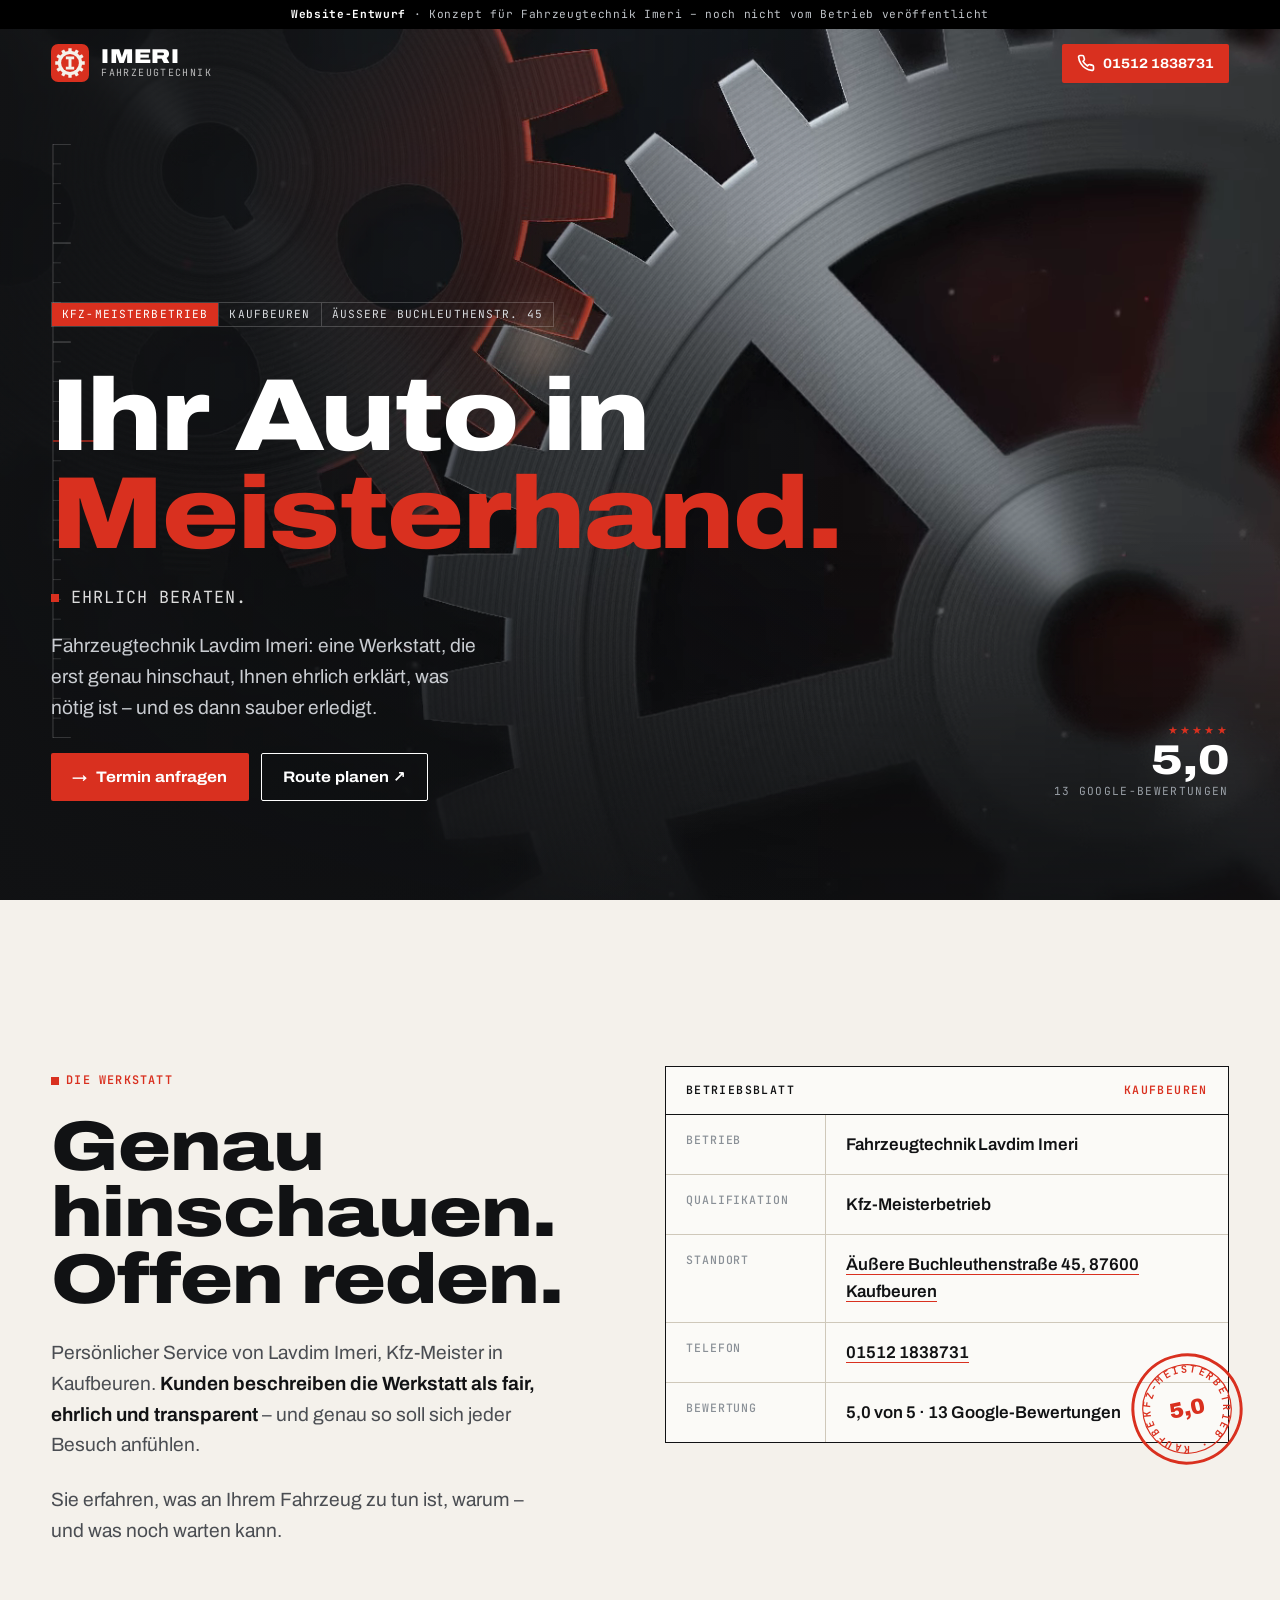
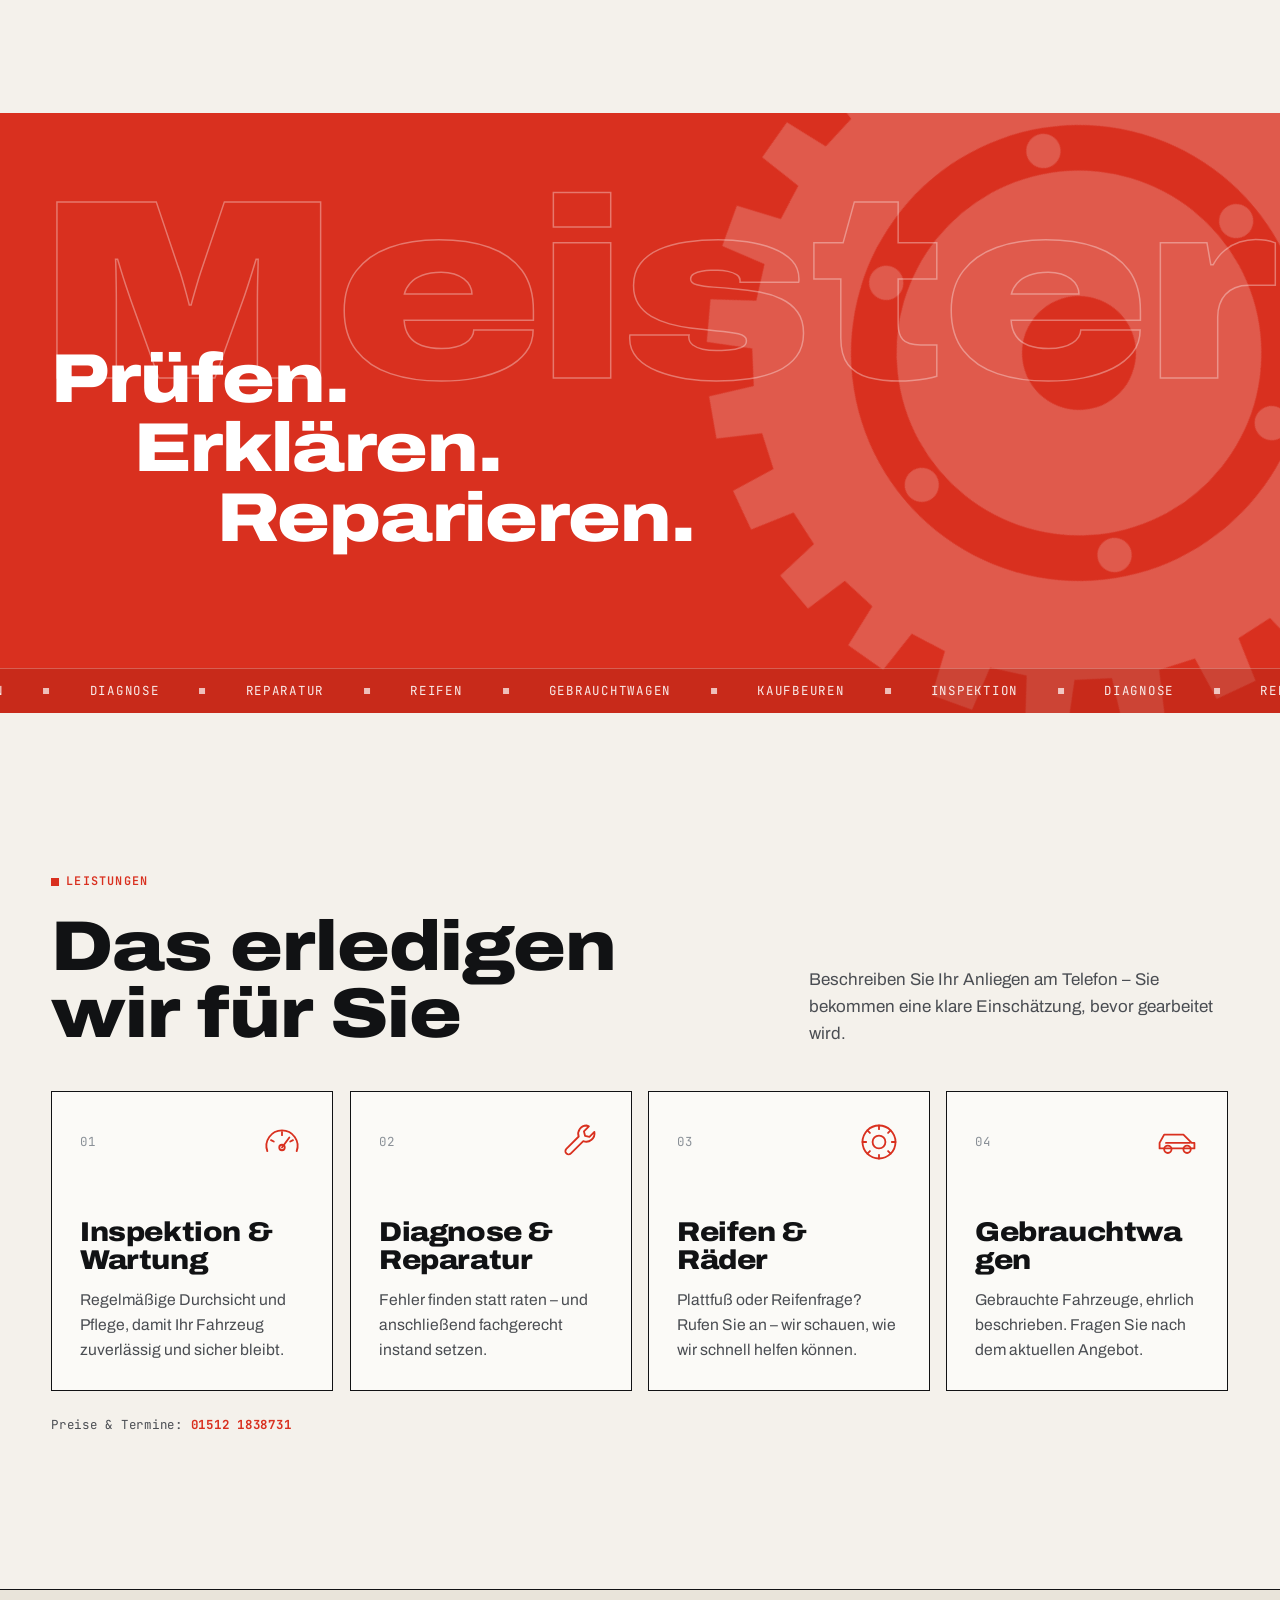
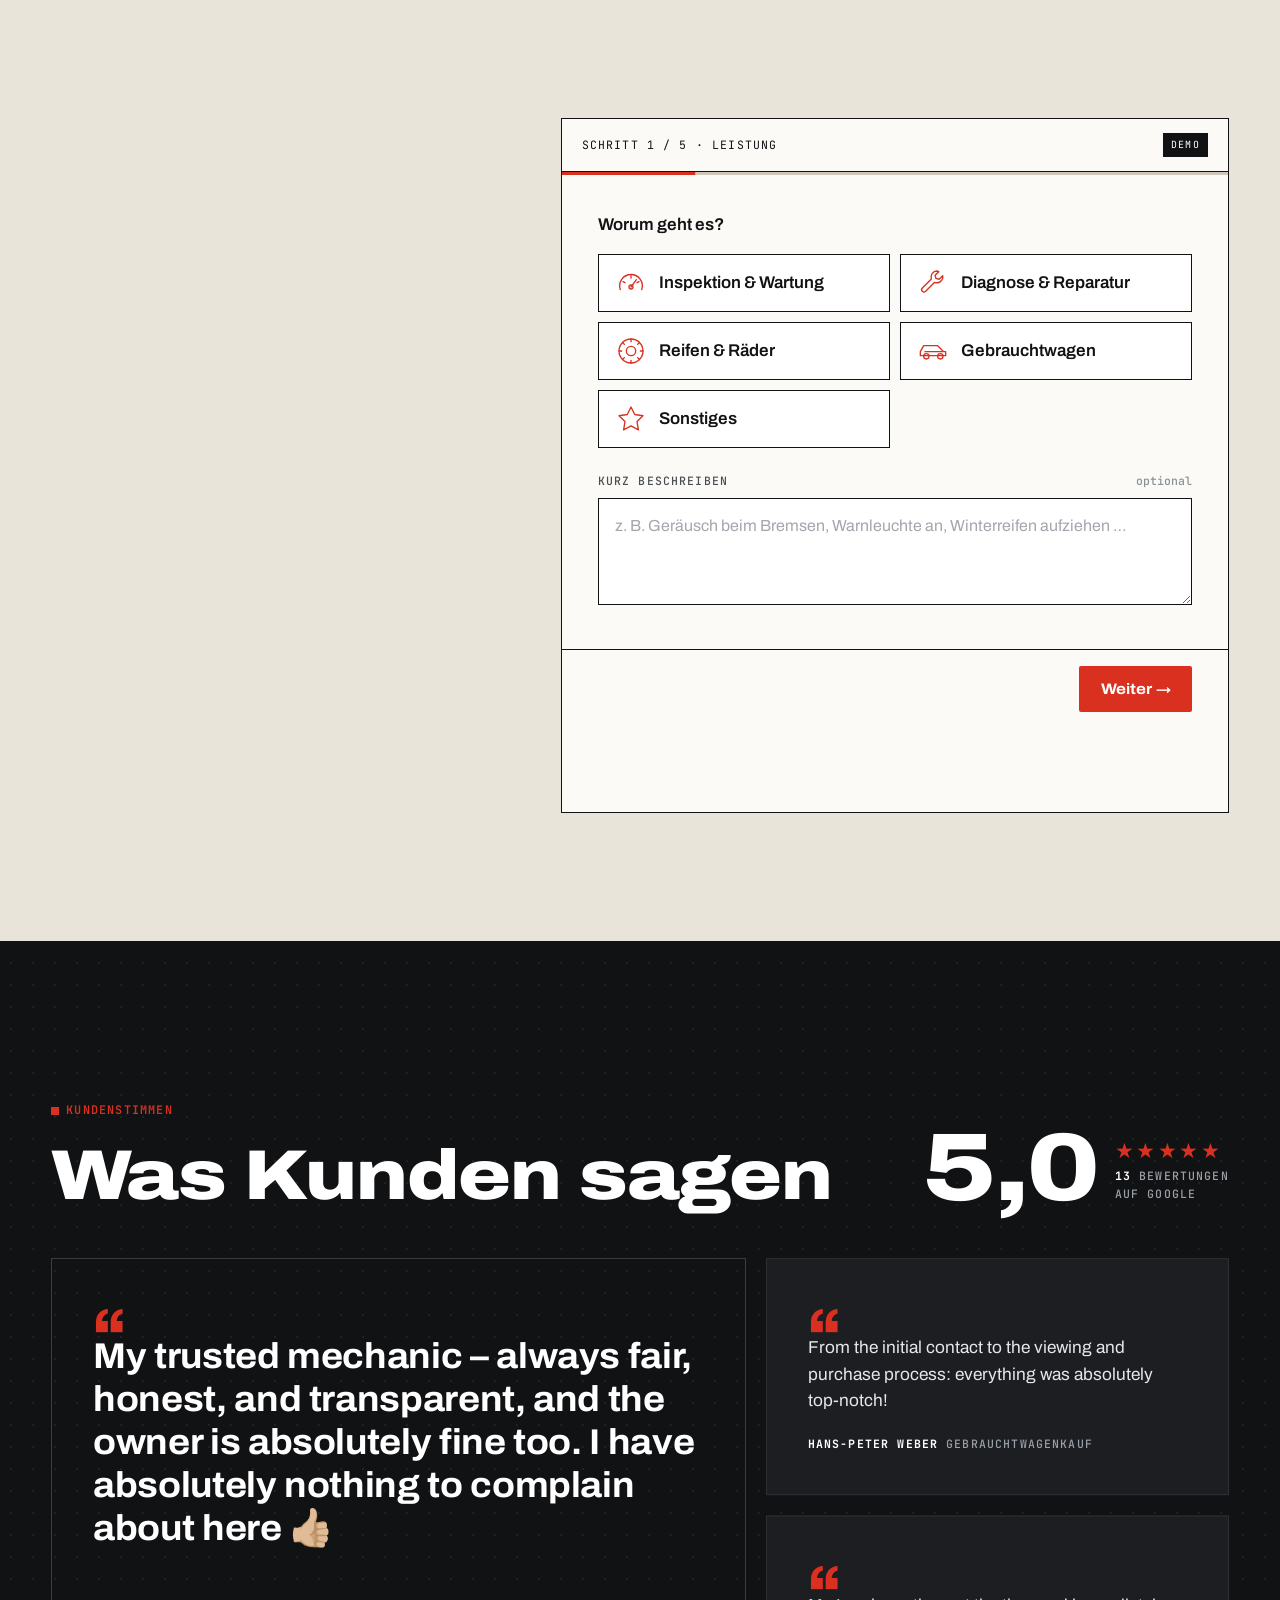
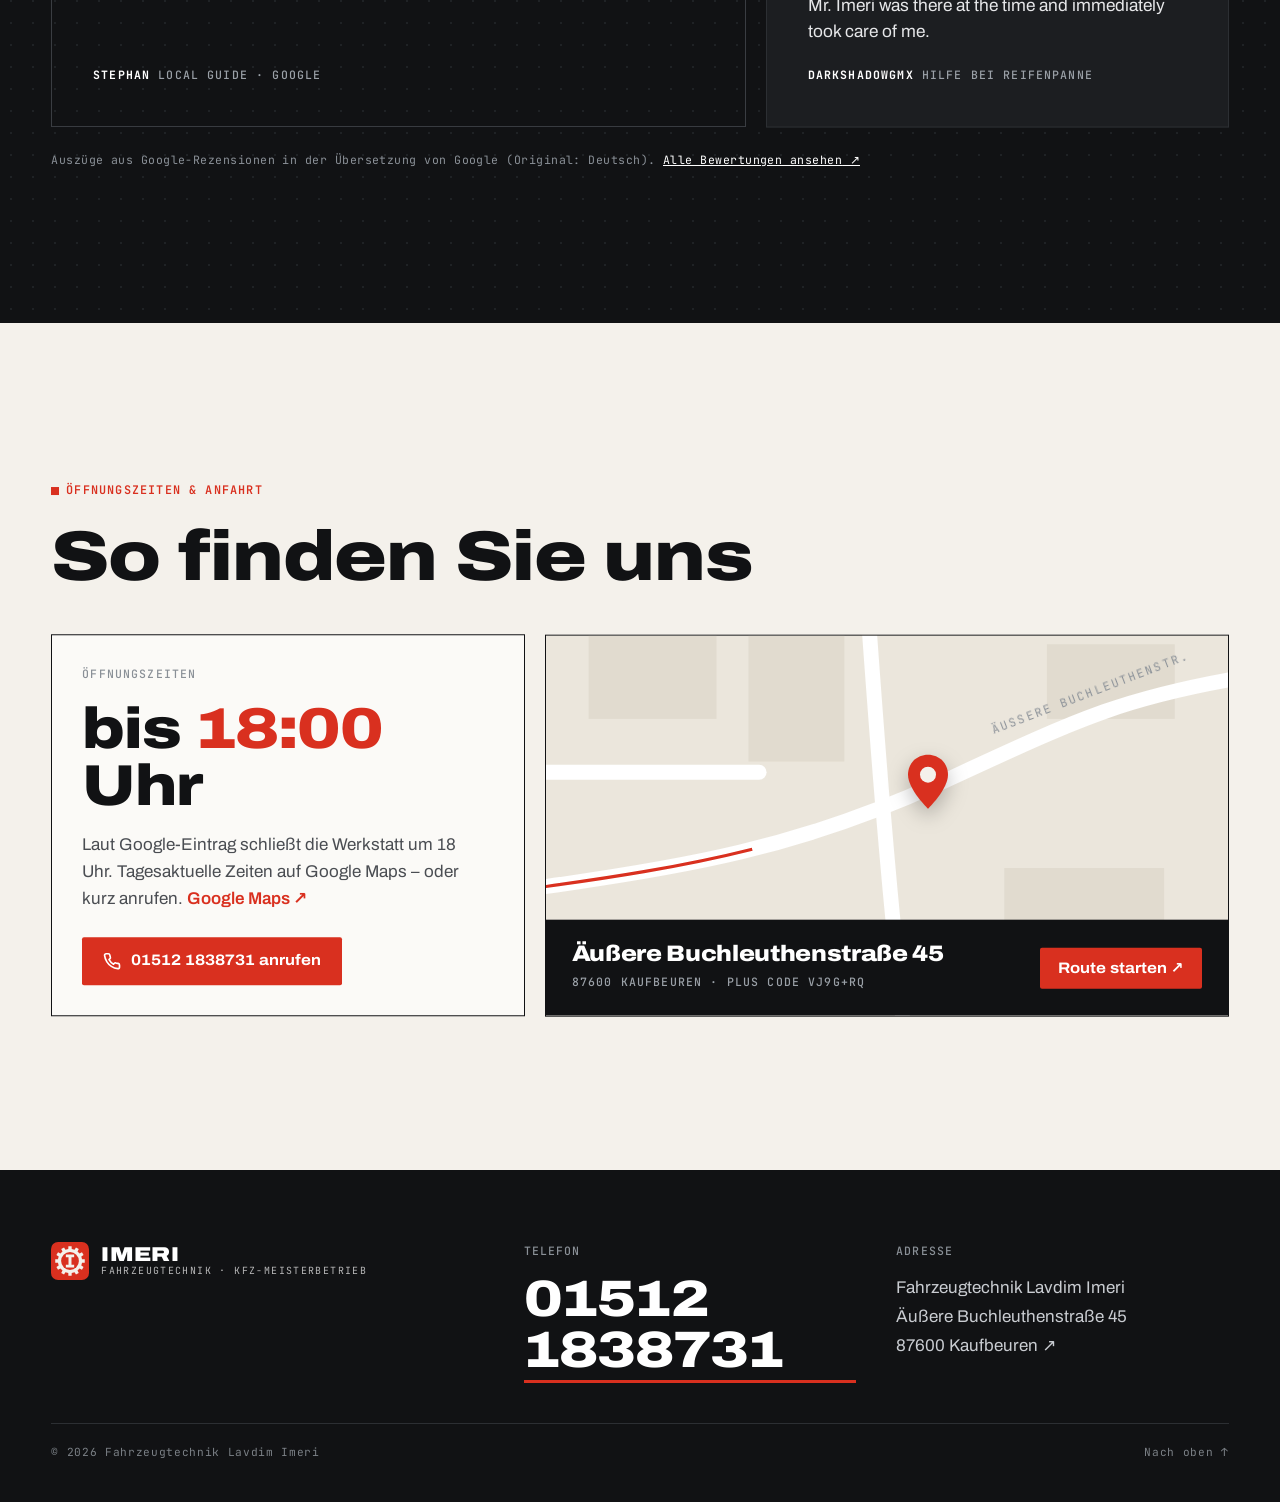
==== commit 4993e5cb: "Imeri demo: online appointment request wizard (demo mode), mobile layout fixes Co-Authored-By: Claud" ====
--- a/imeri-kfz-next/index.html
+++ b/imeri-kfz-next/index.html
@@ -1 +1 @@
-<!DOCTYPE html><!--Hvrp4XYE64dtbFpxl3_Of--><html lang="de" style="--paper:#f4f1eb;--paper2:#e9e4da;--rule:#cfc8ba;--ink:#111214;--ink2:#1c1e21;--inkSoft:#4a4d52;--brand:#d9301f;--brandDark:#b02314;--steel:#8a9097"><head><meta charSet="utf-8"/><meta name="viewport" content="width=device-width, initial-scale=1, viewport-fit=cover"/><link rel="preload" as="image" href="/imeri-kfz-next/brand/mark.svg"/><link rel="stylesheet" href="/imeri-kfz-next/_next/static/css/7817808ae4b2c4d8.css" data-precedence="next"/><link rel="preload" as="script" fetchPriority="low" href="/imeri-kfz-next/_next/static/chunks/webpack-548d29a29a6a6227.js"/><script src="/imeri-kfz-next/_next/static/chunks/4bd1b696-c023c6e3521b1417.js" async=""></script><script src="/imeri-kfz-next/_next/static/chunks/255-524f4c4f10bbb5e1.js" async=""></script><script src="/imeri-kfz-next/_next/static/chunks/main-app-e0204c1b3409caeb.js" async=""></script><script src="/imeri-kfz-next/_next/static/chunks/183-30480a397223708b.js" async=""></script><script src="/imeri-kfz-next/_next/static/chunks/app/page-65a3646209932c3d.js" async=""></script><link rel="preload" href="/imeri-kfz-next/media/hero-poster.jpg" as="image" fetchPriority="high"/><meta name="theme-color" content="#111214"/><title>Fahrzeugtechnik Lavdim Imeri – Kfz-Meisterbetrieb Kaufbeuren</title><meta name="description" content="Kfz-Meisterbetrieb Lavdim Imeri in Kaufbeuren: Inspektion, Diagnose, Reparatur, Reifen und Gebrauchtwagen. 5,0 Sterne bei 13 Google-Bewertungen. Äußere Buchleuthenstraße 45 · 01512 1838731."/><meta name="robots" content="noindex, nofollow"/><meta name="format-detection" content="telephone=no"/><meta property="og:title" content="Fahrzeugtechnik Lavdim Imeri – Kfz-Meisterbetrieb Kaufbeuren"/><meta property="og:description" content="Kfz-Meisterbetrieb Lavdim Imeri in Kaufbeuren: Inspektion, Diagnose, Reparatur, Reifen und Gebrauchtwagen. 5,0 Sterne bei 13 Google-Bewertungen. Äußere Buchleuthenstraße 45 · 01512 1838731."/><meta property="og:url" content="https://monilraval.github.io/imeri-kfz-next/"/><meta property="og:site_name" content="Fahrzeugtechnik Lavdim Imeri"/><meta property="og:locale" content="de_DE"/><meta property="og:image" content="https://monilraval.github.io/imeri-kfz-next/media/og.jpg"/><meta property="og:image:width" content="1200"/><meta property="og:image:height" content="630"/><meta property="og:image:alt" content="Zwei ineinandergreifende Zahnräder im roten Streiflicht – Fahrzeugtechnik Imeri"/><meta property="og:type" content="website"/><meta name="twitter:card" content="summary_large_image"/><meta name="twitter:title" content="Fahrzeugtechnik Lavdim Imeri – Kfz-Meisterbetrieb Kaufbeuren"/><meta name="twitter:description" content="Kfz-Meisterbetrieb Lavdim Imeri in Kaufbeuren: Inspektion, Diagnose, Reparatur, Reifen und Gebrauchtwagen. 5,0 Sterne bei 13 Google-Bewertungen. Äußere Buchleuthenstraße 45 · 01512 1838731."/><meta name="twitter:image" content="https://monilraval.github.io/imeri-kfz-next/media/og.jpg"/><meta name="twitter:image:width" content="1200"/><meta name="twitter:image:height" content="630"/><meta name="twitter:image:alt" content="Zwei ineinandergreifende Zahnräder im roten Streiflicht – Fahrzeugtechnik Imeri"/><link rel="icon" href="/imeri-kfz-next/favicon.svg" type="image/svg+xml"/><link rel="icon" href="/imeri-kfz-next/favicon-32.png" sizes="32x32"/><link rel="apple-touch-icon" href="/imeri-kfz-next/apple-touch-icon.png"/><script type="application/ld+json">{"@context":"https://schema.org","@type":"AutoRepair","name":"Fahrzeugtechnik Lavdim Imeri – KFZ Meisterbetrieb","telephone":"+4915121838731","image":"https://monilraval.github.io/imeri-kfz-next/media/og.jpg","sameAs":["https://fahrzeugtechnik-imeri.de/"],"address":{"@type":"PostalAddress","streetAddress":"Äußere Buchleuthenstraße 45","postalCode":"87600","addressLocality":"Kaufbeuren","addressRegion":"Bayern","addressCountry":"DE"},"hasMap":"https://www.google.com/maps/search/?api=1&query=Fahrzeugtechnik%20Lavdim%20Imeri%20Kaufbeuren"}</script><script src="/imeri-kfz-next/_next/static/chunks/polyfills-42372ed130431b0a.js" noModule=""></script></head><body><div hidden=""><!--$--><!--/$--></div><header id="top" class="fixed inset-x-0 top-0 z-30 border-b transition-colors duration-300 border-transparent"><div role="note" class="bg-black px-4 py-[7px] text-center font-mono text-[.7rem] leading-snug tracking-[.06em] text-[#bfc3c8]"><b class="text-white">Website-Entwurf</b> · <!-- -->Konzept für Fahrzeugtechnik Imeri – noch nicht vom Betrieb veröffentlicht</div><div class="wrap flex h-[68px] items-center justify-between gap-4"><a href="#start" class="flex items-center gap-3 transition-colors text-white" aria-label="Fahrzeugtechnik Lavdim Imeri – zum Seitenanfang"><img src="/imeri-kfz-next/brand/mark.svg" width="38" height="38" alt="" class="size-[38px]"/><span><b class="block text-[1.25rem] leading-none font-black tracking-[.02em] [font-stretch:125%]">IMERI</b><small class="block font-mono text-[.62rem] leading-[1.4] tracking-[.14em] uppercase opacity-70">Fahrzeugtechnik</small></span></a><a class="btn btn-brand !px-[1.1em] !py-[.8em] text-[.85rem] max-[540px]:!p-[.75em]" href="tel:+4915121838731" aria-label="Anrufen: 01512 1838731"><svg viewBox="0 0 24 24" class="size-[18px] shrink-0" aria-hidden="true" fill="none" stroke="currentColor" stroke-width="2.2" stroke-linecap="round" stroke-linejoin="round"><path d="M22 16.9v3a2 2 0 0 1-2.2 2 19.8 19.8 0 0 1-8.6-3.1 19.5 19.5 0 0 1-6-6A19.8 19.8 0 0 1 2.1 4.2 2 2 0 0 1 4.1 2h3a2 2 0 0 1 2 1.7c.1 1 .4 1.9.7 2.8a2 2 0 0 1-.5 2.1L8 9.9a16 16 0 0 0 6 6l1.3-1.3a2 2 0 0 1 2.1-.4c.9.3 1.8.6 2.8.7a2 2 0 0 1 1.7 2z"></path></svg><span class="max-[540px]:hidden">01512 1838731</span></a></div></header><main id="start"><section aria-label="Willkommen" class="relative isolate h-svh min-h-[620px] overflow-hidden bg-ink text-white"><div class="absolute inset-x-0 -inset-y-[7%] will-change-transform" data-depth="film" style="transform:none"><video id="film" autoPlay="" muted="" loop="" playsInline="" preload="auto" poster="/imeri-kfz-next/media/hero-poster.jpg" aria-hidden="true" tabindex="-1" class="size-full object-cover object-[62%_50%] max-md:object-[72%_40%]"></video><div class="absolute inset-0 bg-[linear-gradient(90deg,rgba(17,18,20,.88)_0%,rgba(17,18,20,.5)_38%,rgba(17,18,20,0)_66%),linear-gradient(0deg,rgba(17,18,20,.9)_0%,rgba(17,18,20,0)_42%)] max-md:bg-[linear-gradient(0deg,rgba(17,18,20,.96)_12%,rgba(17,18,20,.55)_58%,rgba(17,18,20,.2))]"></div></div><div class="pointer-events-none absolute inset-0 will-change-transform max-md:hidden" aria-hidden="true" data-depth="ruler" style="transform:none"><svg viewBox="0 0 60 600" fill="none" stroke="#fff" class="absolute top-[16vh] left-[clamp(16px,4vw,52px)] h-[66vh] w-auto opacity-60"><path d="M2 0v600" stroke-opacity=".35"></path><path d="M2 0h18" stroke-opacity="0.5"></path><path d="M2 20h8" stroke-opacity="0.25"></path><path d="M2 40h8" stroke-opacity="0.25"></path><path d="M2 60h8" stroke-opacity="0.25"></path><path d="M2 80h8" stroke-opacity="0.25"></path><path d="M2 100h18" stroke-opacity="0.5"></path><path d="M2 120h8" stroke-opacity="0.25"></path><path d="M2 140h8" stroke-opacity="0.25"></path><path d="M2 160h8" stroke-opacity="0.25"></path><path d="M2 180h8" stroke-opacity="0.25"></path><path d="M2 200h18" stroke-opacity="0.5"></path><path d="M2 220h8" stroke-opacity="0.25"></path><path d="M2 240h8" stroke-opacity="0.25"></path><path d="M2 260h8" stroke-opacity="0.25"></path><path d="M2 280h8" stroke-opacity="0.25"></path><path d="M2 300h18" stroke-opacity="0.5"></path><path d="M2 320h8" stroke-opacity="0.25"></path><path d="M2 340h8" stroke-opacity="0.25"></path><path d="M2 360h8" stroke-opacity="0.25"></path><path d="M2 380h8" stroke-opacity="0.25"></path><path d="M2 400h18" stroke-opacity="0.5"></path><path d="M2 420h8" stroke-opacity="0.25"></path><path d="M2 440h8" stroke-opacity="0.25"></path><path d="M2 460h8" stroke-opacity="0.25"></path><path d="M2 480h8" stroke-opacity="0.25"></path><path d="M2 500h18" stroke-opacity="0.5"></path><path d="M2 520h8" stroke-opacity="0.25"></path><path d="M2 540h8" stroke-opacity="0.25"></path><path d="M2 560h8" stroke-opacity="0.25"></path><path d="M2 580h8" stroke-opacity="0.25"></path><path d="M2 600h18" stroke-opacity="0.5"></path><path d="M2 300h44" stroke="var(--brand)" stroke-width="2"></path><circle cx="50" cy="300" r="4" fill="var(--brand)" stroke="none"></circle></svg></div><div class="wrap relative z-[2] flex h-full flex-col justify-end pt-[140px] pb-[clamp(56px,11vh,120px)] will-change-transform" data-depth="copy" style="transform:none"><div class="flex w-max max-w-full flex-wrap border border-white/20" style="opacity:0;transform:translateY(16px)"><span class="px-[.9em] py-[.55em] font-mono text-[.7rem] leading-none tracking-[.1em] uppercase bg-brand text-white">Kfz-Meisterbetrieb</span><span class="px-[.9em] py-[.55em] font-mono text-[.7rem] leading-none tracking-[.1em] uppercase border-l border-white/20 text-[#d8dbdf]">Kaufbeuren</span><span class="px-[.9em] py-[.55em] font-mono text-[.7rem] leading-none tracking-[.1em] uppercase border-l border-white/20 text-[#d8dbdf]">Äußere Buchleuthenstr. 45</span></div><h1 class="display mt-[.4em] mb-[.2em] max-w-[11ch] text-[clamp(2.9rem,min(8vw,12vh),7.4rem)]"><span class="block" style="opacity:0"><span class="sr-only">Ihr Auto in</span><span aria-hidden="true" class="inline-block whitespace-pre" style="opacity:0;filter:blur(12px);transform:translateY(20px)">Ihr</span><span aria-hidden="true" class="inline-block whitespace-pre" style="opacity:0;filter:blur(12px);transform:translateY(20px)"> </span><span aria-hidden="true" class="inline-block whitespace-pre" style="opacity:0;filter:blur(12px);transform:translateY(20px)">Auto</span><span aria-hidden="true" class="inline-block whitespace-pre" style="opacity:0;filter:blur(12px);transform:translateY(20px)"> </span><span aria-hidden="true" class="inline-block whitespace-pre" style="opacity:0;filter:blur(12px);transform:translateY(20px)">in</span></span><span class="block text-brand" style="opacity:0"><span class="sr-only">Meisterhand.</span><span class="inline-block whitespace-pre"><span aria-hidden="true" class="inline-block whitespace-pre" style="opacity:0;filter:blur(12px)">M</span><span aria-hidden="true" class="inline-block whitespace-pre" style="opacity:0;filter:blur(12px)">e</span><span aria-hidden="true" class="inline-block whitespace-pre" style="opacity:0;filter:blur(12px)">i</span><span aria-hidden="true" class="inline-block whitespace-pre" style="opacity:0;filter:blur(12px)">s</span><span aria-hidden="true" class="inline-block whitespace-pre" style="opacity:0;filter:blur(12px)">t</span><span aria-hidden="true" class="inline-block whitespace-pre" style="opacity:0;filter:blur(12px)">e</span><span aria-hidden="true" class="inline-block whitespace-pre" style="opacity:0;filter:blur(12px)">r</span><span aria-hidden="true" class="inline-block whitespace-pre" style="opacity:0;filter:blur(12px)">h</span><span aria-hidden="true" class="inline-block whitespace-pre" style="opacity:0;filter:blur(12px)">a</span><span aria-hidden="true" class="inline-block whitespace-pre" style="opacity:0;filter:blur(12px)">n</span><span aria-hidden="true" class="inline-block whitespace-pre" style="opacity:0;filter:blur(12px)">d</span><span aria-hidden="true" class="inline-block whitespace-pre" style="opacity:0;filter:blur(12px)">.</span></span></span></h1><div class="mb-5 font-mono text-[clamp(.9rem,1.4vw,1.05rem)] tracking-[.06em] text-white/85 uppercase" aria-live="off"><span class="mr-3 inline-block size-2 bg-brand align-middle" aria-hidden="true"></span><div class="relative inline-block whitespace-nowrap align-middle"><div style="opacity:1;transform:none"><span>Ehrlich beraten.</span></div></div></div><p class="max-w-[40ch] text-[clamp(1.02rem,1.5vw,1.2rem)] text-[#c9ccd1]">Fahrzeugtechnik Lavdim Imeri: eine Werkstatt, die erst genau hinschaut, Ihnen ehrlich erklärt, was nötig ist – und es dann sauber erledigt.</p><div class="mt-[30px] flex flex-wrap gap-3" style="opacity:0;transform:translateY(14px)"><a class="btn btn-brand" href="tel:+4915121838731"><svg viewBox="0 0 24 24" class="size-[18px] shrink-0" aria-hidden="true" fill="none" stroke="currentColor" stroke-width="2.2" stroke-linecap="round" stroke-linejoin="round"><path d="M22 16.9v3a2 2 0 0 1-2.2 2 19.8 19.8 0 0 1-8.6-3.1 19.5 19.5 0 0 1-6-6A19.8 19.8 0 0 1 2.1 4.2 2 2 0 0 1 4.1 2h3a2 2 0 0 1 2 1.7c.1 1 .4 1.9.7 2.8a2 2 0 0 1-.5 2.1L8 9.9a16 16 0 0 0 6 6l1.3-1.3a2 2 0 0 1 2.1-.4c.9.3 1.8.6 2.8.7a2 2 0 0 1 1.7 2z"></path></svg>Termin anfragen</a><a class="btn btn-line" href="https://www.google.com/maps/dir/?api=1&amp;destination=Fahrzeugtechnik%20Lavdim%20Imeri%2C%20%C3%84u%C3%9Fere%20Buchleuthenstra%C3%9Fe%2045%2C%2087600%20Kaufbeuren" target="_blank" rel="noopener">Route planen<!-- --> ↗</a></div></div><a href="#stimmen" class="absolute right-[clamp(16px,4vw,52px)] bottom-[clamp(56px,11vh,120px)] z-[2] text-right font-mono text-[.7rem] leading-[1.7] tracking-[.12em] text-[#9aa0a7] uppercase max-[900px]:hidden"><span class="tracking-[.2em] text-brand" aria-hidden="true">★★★★★</span><b class="display block text-[2.6rem] leading-none tracking-normal text-white">5,0</b>13<!-- --> <!-- -->Google-Bewertungen</a></section><section id="werkstatt" aria-labelledby="about-h" class="py-[clamp(84px,13vw,170px)]"><div class="wrap grid items-start gap-[clamp(36px,6vw,96px)] lg:grid-cols-[1fr_1.05fr]"><div style="opacity:0;transform:translateY(34px)"><span class="tag">Die Werkstatt</span><h2 id="about-h" class="display h2 mt-5">Genau hinschauen. Offen reden.</h2><p class="mt-6 max-w-[44ch] text-[clamp(1.08rem,1.5vw,1.24rem)] text-ink-soft">Persönlicher Service von Lavdim Imeri, Kfz-Meister in Kaufbeuren. <strong class="font-[650] text-ink">Kunden beschreiben die Werkstatt als fair, ehrlich und transparent</strong> – und genau so soll sich jeder Besuch anfühlen.</p><p class="mt-6 max-w-[44ch] text-[clamp(1.08rem,1.5vw,1.24rem)] text-ink-soft">Sie erfahren, was an Ihrem Fahrzeug zu tun ist, warum – und was noch warten kann.</p></div><div style="opacity:0;transform:translateY(34px)"><div class="relative border-[1.5px] border-ink bg-[#fbfaf7]"><header class="flex items-center justify-between border-b-[1.5px] border-ink px-5 py-[14px] font-mono text-[.72rem] font-semibold tracking-[.12em] uppercase"><span>Betriebsblatt</span><i class="not-italic text-brand">Kaufbeuren</i></header><dl class="grid sm:grid-cols-[minmax(150px,.8fr)_2fr]"><dt class="label px-5 pt-4 tracking-[.08em] break-words text-steel hyphens-auto sm:border-r sm:border-rule sm:pb-4 sm:[&amp;:not(:nth-last-child(2))]:border-b">Betrieb</dt><dd class="px-5 pt-1 pb-4 font-semibold break-words sm:pt-4 border-b border-rule">Fahrzeugtechnik Lavdim Imeri</dd><dt class="label px-5 pt-4 tracking-[.08em] break-words text-steel hyphens-auto sm:border-r sm:border-rule sm:pb-4 sm:[&amp;:not(:nth-last-child(2))]:border-b">Qualifikation</dt><dd class="px-5 pt-1 pb-4 font-semibold break-words sm:pt-4 border-b border-rule">Kfz-Meisterbetrieb</dd><dt class="label px-5 pt-4 tracking-[.08em] break-words text-steel hyphens-auto sm:border-r sm:border-rule sm:pb-4 sm:[&amp;:not(:nth-last-child(2))]:border-b">Standort</dt><dd class="px-5 pt-1 pb-4 font-semibold break-words sm:pt-4 border-b border-rule"><a href="https://www.google.com/maps/dir/?api=1&amp;destination=Fahrzeugtechnik%20Lavdim%20Imeri%2C%20%C3%84u%C3%9Fere%20Buchleuthenstra%C3%9Fe%2045%2C%2087600%20Kaufbeuren" target="_blank" rel="noopener" class="border-b-[1.5px] border-brand">Äußere Buchleuthenstraße 45, 87600 Kaufbeuren</a></dd><dt class="label px-5 pt-4 tracking-[.08em] break-words text-steel hyphens-auto sm:border-r sm:border-rule sm:pb-4 sm:[&amp;:not(:nth-last-child(2))]:border-b">Telefon</dt><dd class="px-5 pt-1 pb-4 font-semibold break-words sm:pt-4 border-b border-rule"><a href="tel:+4915121838731" class="border-b-[1.5px] border-brand">01512 1838731</a></dd><dt class="label px-5 pt-4 tracking-[.08em] break-words text-steel hyphens-auto sm:border-r sm:border-rule sm:pb-4 sm:[&amp;:not(:nth-last-child(2))]:border-b">Bewertung</dt><dd class="px-5 pt-1 pb-4 font-semibold break-words sm:pt-4 ">5,0 von 5 · 13 Google-Bewertungen</dd></dl><svg viewBox="0 0 120 120" aria-hidden="true" class="pointer-events-none -rotate-12 text-brand max-sm:relative max-sm:mt-1 max-sm:mb-3 max-sm:mr-3 max-sm:ml-auto max-sm:block max-sm:size-[96px] sm:absolute sm:-right-[18px] sm:-bottom-[26px] sm:size-[118px] lg:-right-[18px]"><circle cx="60" cy="60" r="55" fill="none" stroke="currentColor" stroke-width="3"></circle><circle cx="60" cy="60" r="45" fill="none" stroke="currentColor" stroke-width="1.2"></circle><path id="arc" d="M60 60m-37 0a37 37 0 1 1 74 0a37 37 0 1 1-74 0" fill="none"></path><text font-family="JB Mono, monospace" font-size="10.5" font-weight="700" letter-spacing="2.4" fill="currentColor"><textPath href="#arc">KFZ-MEISTERBETRIEB · KAUFBEUREN ·</textPath></text><text x="60" y="67" text-anchor="middle" font-family="Archivo, sans-serif" font-weight="900" font-size="22" fill="currentColor">5,0</text></svg></div></div></div></section><section aria-hidden="true" class="relative h-[clamp(380px,52vw,600px)] overflow-hidden bg-brand text-white"><div data-depth="back" class="absolute inset-0 flex items-center will-change-transform" style="transform:translateY(-120px)"><span class="pl-[3vw] text-[clamp(6rem,20vw,18rem)] leading-none font-black tracking-[-.02em] whitespace-nowrap text-transparent [-webkit-text-stroke:1.5px_rgba(255,255,255,.35)] [font-stretch:125%]">Meisterhand</span></div><div data-depth="gear" class="absolute top-1/2 right-[-14vw] -mt-[min(39vw,380px)] w-[min(78vw,760px)] opacity-20 will-change-transform" style="transform:translateY(-60px) rotate(-40deg)"><svg viewBox="0 0 400 400" class="w-full text-white" aria-hidden="true"><path fill="currentColor" fill-rule="evenodd" d="M371.5,187.4L395.7,188.7L395.7,211.3L371.5,212.6L369.0,232.2L391.9,239.7L386.1,261.5L362.4,256.6L354.9,274.9L375.1,288.1L363.8,307.6L342.3,296.7L330.2,312.4L346.3,330.4L330.4,346.3L312.4,330.2L296.7,342.3L307.6,363.8L288.1,375.1L274.9,354.9L256.6,362.4L261.5,386.1L239.7,391.9L232.2,369.0L212.6,371.5L211.3,395.7L188.7,395.7L187.4,371.5L167.8,369.0L160.3,391.9L138.5,386.1L143.4,362.4L125.1,354.9L111.9,375.1L92.4,363.8L103.3,342.3L87.6,330.2L69.6,346.3L53.7,330.4L69.8,312.4L57.7,296.7L36.2,307.6L24.9,288.1L45.1,274.9L37.6,256.6L13.9,261.5L8.1,239.7L31.0,232.2L28.5,212.6L4.3,211.3L4.3,188.7L28.5,187.4L31.0,167.8L8.1,160.3L13.9,138.5L37.6,143.4L45.1,125.1L24.9,111.9L36.2,92.4L57.7,103.3L69.8,87.6L53.7,69.6L69.6,53.7L87.6,69.8L103.3,57.7L92.4,36.2L111.9,24.9L125.1,45.1L143.4,37.6L138.5,13.9L160.3,8.1L167.8,31.0L187.4,28.5L188.7,4.3L211.3,4.3L212.6,28.5L232.2,31.0L239.7,8.1L261.5,13.9L256.6,37.6L274.9,45.1L288.1,24.9L307.6,36.2L296.7,57.7L312.4,69.8L330.4,53.7L346.3,69.6L330.2,87.6L342.3,103.3L363.8,92.4L375.1,111.9L354.9,125.1L362.4,143.4L386.1,138.5L391.9,160.3L369.0,167.8ZM320,200A120,120 0 1 0 80,200A120,120 0 1 0 320,200ZM296,200A96,96 0 1 0 104,200A96,96 0 1 0 296,200ZM230,200A30,30 0 1 0 170,200A30,30 0 1 0 230,200ZM317.0,200.0A9,9 0 1 0 299.0,200.0A9,9 0 1 0 317.0,200.0ZM263.0,293.5A9,9 0 1 0 245.0,293.5A9,9 0 1 0 263.0,293.5ZM155.0,293.5A9,9 0 1 0 137.0,293.5A9,9 0 1 0 155.0,293.5ZM101.0,200.0A9,9 0 1 0 83.0,200.0A9,9 0 1 0 101.0,200.0ZM155.0,106.5A9,9 0 1 0 137.0,106.5A9,9 0 1 0 155.0,106.5ZM263.0,106.5A9,9 0 1 0 245.0,106.5A9,9 0 1 0 263.0,106.5Z"></path></svg></div><div data-depth="front" class="absolute inset-0 flex flex-col justify-center will-change-transform" style="transform:translateY(36px)"><p class="wrap display text-[clamp(2rem,5.4vw,4.4rem)] leading-none [font-stretch:120%]"><span class="block" style="padding-left:0em">Prüfen.</span><span class="block" style="padding-left:1.2em">Erklären.</span><span class="block" style="padding-left:2.4em">Reparieren.</span></p></div><div class="absolute inset-x-0 bottom-0 border-t border-white/25 bg-brand-dark/40 py-3"><div class="overflow-hidden"><div class="flex w-max" style="gap:40px;flex-direction:row;transform:none"><span class="flex items-center gap-10 font-mono text-[.78rem] tracking-[.14em] text-white/90 uppercase">Inspektion<span class="size-1.5 bg-white/70"></span></span><span class="flex items-center gap-10 font-mono text-[.78rem] tracking-[.14em] text-white/90 uppercase">Diagnose<span class="size-1.5 bg-white/70"></span></span><span class="flex items-center gap-10 font-mono text-[.78rem] tracking-[.14em] text-white/90 uppercase">Reparatur<span class="size-1.5 bg-white/70"></span></span><span class="flex items-center gap-10 font-mono text-[.78rem] tracking-[.14em] text-white/90 uppercase">Reifen<span class="size-1.5 bg-white/70"></span></span><span class="flex items-center gap-10 font-mono text-[.78rem] tracking-[.14em] text-white/90 uppercase">Gebrauchtwagen<span class="size-1.5 bg-white/70"></span></span><span class="flex items-center gap-10 font-mono text-[.78rem] tracking-[.14em] text-white/90 uppercase">Kaufbeuren<span class="size-1.5 bg-white/70"></span></span><span class="flex items-center gap-10 font-mono text-[.78rem] tracking-[.14em] text-white/90 uppercase">Inspektion<span class="size-1.5 bg-white/70"></span></span><span class="flex items-center gap-10 font-mono text-[.78rem] tracking-[.14em] text-white/90 uppercase">Diagnose<span class="size-1.5 bg-white/70"></span></span><span class="flex items-center gap-10 font-mono text-[.78rem] tracking-[.14em] text-white/90 uppercase">Reparatur<span class="size-1.5 bg-white/70"></span></span><span class="flex items-center gap-10 font-mono text-[.78rem] tracking-[.14em] text-white/90 uppercase">Reifen<span class="size-1.5 bg-white/70"></span></span><span class="flex items-center gap-10 font-mono text-[.78rem] tracking-[.14em] text-white/90 uppercase">Gebrauchtwagen<span class="size-1.5 bg-white/70"></span></span><span class="flex items-center gap-10 font-mono text-[.78rem] tracking-[.14em] text-white/90 uppercase">Kaufbeuren<span class="size-1.5 bg-white/70"></span></span></div></div></div></section><section id="leistungen" aria-labelledby="svc-h" class="py-[clamp(84px,12vw,160px)]"><div class="wrap"><div style="opacity:0;transform:translateY(34px)"><div class="mb-11 grid items-end gap-8 md:grid-cols-2"><div><span class="tag">Leistungen</span><h2 id="svc-h" class="display h2 mt-5">Das erledigen wir für Sie</h2></div><p class="max-w-[42ch] text-ink-soft md:justify-self-end">Beschreiben Sie Ihr Anliegen am Telefon – Sie bekommen eine klare Einschätzung, bevor gearbeitet wird.</p></div></div><ol class="grid gap-4 sm:grid-cols-2 lg:grid-cols-4"><li><div style="opacity:0;transform:translateY(34px)"><div class="h-full" style="transform-style:preserve-3d;transform:perspective(1000px) rotateX(0deg) rotateY(0deg)"><article class="group relative flex h-full min-h-[300px] flex-col overflow-hidden border-[1.5px] border-ink bg-[#fbfaf7] p-7"><div class="pointer-events-none absolute rounded-full bg-[radial-gradient(circle_at_center,var(--tw-gradient-stops),transparent_80%)] transition-opacity duration-200 from-zinc-100 via-zinc-200 to-zinc-400 dark:from-zinc-50 dark:via-zinc-100 dark:to-zinc-200 opacity-0 bg-brand/25 blur-2xl" style="width:220px;height:220px;left:-110px;top:-110px"></div><div class="flex items-center justify-between"><span class="font-mono text-[.78rem] tracking-[.1em] text-steel">01</span><svg viewBox="0 0 48 48" class="size-11 text-brand transition-transform duration-500 ease-out-soft group-hover:-rotate-12" aria-hidden="true" fill="none" stroke="currentColor" stroke-width="2" stroke-linecap="round" stroke-linejoin="round"><path d="M8 34a17 17 0 1 1 32 0"></path><path d="M24 30l8-11"></path><circle cx="24" cy="30" r="3"></circle><path d="M12 22l3 1.5M36 22l-3 1.5M24 13v3.5"></path></svg></div><h3 class="display mt-auto pt-10 text-[1.7rem] leading-[1.02] [font-stretch:112%]">Inspektion &amp; Wartung</h3><p class="mt-3 text-[.98rem] text-ink-soft">Regelmäßige Durchsicht und Pflege, damit Ihr Fahrzeug zuverlässig und sicher bleibt.</p><span class="absolute inset-x-0 bottom-0 h-[3px] origin-left scale-x-0 bg-brand transition-transform duration-500 ease-out-soft group-hover:scale-x-100"></span></article></div></div></li><li><div style="opacity:0;transform:translateY(34px)"><div class="h-full" style="transform-style:preserve-3d;transform:perspective(1000px) rotateX(0deg) rotateY(0deg)"><article class="group relative flex h-full min-h-[300px] flex-col overflow-hidden border-[1.5px] border-ink bg-[#fbfaf7] p-7"><div class="pointer-events-none absolute rounded-full bg-[radial-gradient(circle_at_center,var(--tw-gradient-stops),transparent_80%)] transition-opacity duration-200 from-zinc-100 via-zinc-200 to-zinc-400 dark:from-zinc-50 dark:via-zinc-100 dark:to-zinc-200 opacity-0 bg-brand/25 blur-2xl" style="width:220px;height:220px;left:-110px;top:-110px"></div><div class="flex items-center justify-between"><span class="font-mono text-[.78rem] tracking-[.1em] text-steel">02</span><svg viewBox="0 0 48 48" class="size-11 text-brand transition-transform duration-500 ease-out-soft group-hover:-rotate-12" aria-hidden="true" fill="none" stroke="currentColor" stroke-width="2" stroke-linecap="round" stroke-linejoin="round"><path d="M30 6a9 9 0 0 0-8.5 12L8 31.5a3.5 3.5 0 0 0 5 5L26.5 23A9 9 0 0 0 38.6 13l-5.4 5.4-4.8-1.2-1.2-4.8L32.6 7A9 9 0 0 0 30 6z"></path></svg></div><h3 class="display mt-auto pt-10 text-[1.7rem] leading-[1.02] [font-stretch:112%]">Diagnose &amp; Reparatur</h3><p class="mt-3 text-[.98rem] text-ink-soft">Fehler finden statt raten – und anschließend fachgerecht instand setzen.</p><span class="absolute inset-x-0 bottom-0 h-[3px] origin-left scale-x-0 bg-brand transition-transform duration-500 ease-out-soft group-hover:scale-x-100"></span></article></div></div></li><li><div style="opacity:0;transform:translateY(34px)"><div class="h-full" style="transform-style:preserve-3d;transform:perspective(1000px) rotateX(0deg) rotateY(0deg)"><article class="group relative flex h-full min-h-[300px] flex-col overflow-hidden border-[1.5px] border-ink bg-[#fbfaf7] p-7"><div class="pointer-events-none absolute rounded-full bg-[radial-gradient(circle_at_center,var(--tw-gradient-stops),transparent_80%)] transition-opacity duration-200 from-zinc-100 via-zinc-200 to-zinc-400 dark:from-zinc-50 dark:via-zinc-100 dark:to-zinc-200 opacity-0 bg-brand/25 blur-2xl" style="width:220px;height:220px;left:-110px;top:-110px"></div><div class="flex items-center justify-between"><span class="font-mono text-[.78rem] tracking-[.1em] text-steel">03</span><svg viewBox="0 0 48 48" class="size-11 text-brand transition-transform duration-500 ease-out-soft group-hover:-rotate-12" aria-hidden="true" fill="none" stroke="currentColor" stroke-width="2" stroke-linecap="round" stroke-linejoin="round"><circle cx="24" cy="24" r="18"></circle><circle cx="24" cy="24" r="7"></circle><path d="M24 6v4M24 38v4M6 24h4M38 24h4M11.3 11.3l2.8 2.8M33.9 33.9l2.8 2.8M11.3 36.7l2.8-2.8M33.9 14.1l2.8-2.8"></path></svg></div><h3 class="display mt-auto pt-10 text-[1.7rem] leading-[1.02] [font-stretch:112%]">Reifen &amp; Räder</h3><p class="mt-3 text-[.98rem] text-ink-soft">Plattfuß oder Reifenfrage? Rufen Sie an – wir schauen, wie wir schnell helfen können.</p><span class="absolute inset-x-0 bottom-0 h-[3px] origin-left scale-x-0 bg-brand transition-transform duration-500 ease-out-soft group-hover:scale-x-100"></span></article></div></div></li><li><div style="opacity:0;transform:translateY(34px)"><div class="h-full" style="transform-style:preserve-3d;transform:perspective(1000px) rotateX(0deg) rotateY(0deg)"><article class="group relative flex h-full min-h-[300px] flex-col overflow-hidden border-[1.5px] border-ink bg-[#fbfaf7] p-7"><div class="pointer-events-none absolute rounded-full bg-[radial-gradient(circle_at_center,var(--tw-gradient-stops),transparent_80%)] transition-opacity duration-200 from-zinc-100 via-zinc-200 to-zinc-400 dark:from-zinc-50 dark:via-zinc-100 dark:to-zinc-200 opacity-0 bg-brand/25 blur-2xl" style="width:220px;height:220px;left:-110px;top:-110px"></div><div class="flex items-center justify-between"><span class="font-mono text-[.78rem] tracking-[.1em] text-steel">04</span><svg viewBox="0 0 48 48" class="size-11 text-brand transition-transform duration-500 ease-out-soft group-hover:-rotate-12" aria-hidden="true" fill="none" stroke="currentColor" stroke-width="2" stroke-linecap="round" stroke-linejoin="round"><path d="M5 31v-6l5-9h21l9 9h3v6z"></path><circle cx="14" cy="32" r="4"></circle><circle cx="35" cy="32" r="4"></circle><path d="M12 25h26"></path></svg></div><h3 class="display mt-auto pt-10 text-[1.7rem] leading-[1.02] [font-stretch:112%]">Gebrauchtwagen</h3><p class="mt-3 text-[.98rem] text-ink-soft">Gebrauchte Fahrzeuge, ehrlich beschrieben. Fragen Sie nach dem aktuellen Angebot.</p><span class="absolute inset-x-0 bottom-0 h-[3px] origin-left scale-x-0 bg-brand transition-transform duration-500 ease-out-soft group-hover:scale-x-100"></span></article></div></div></li></ol><p class="mt-6 font-mono text-[.78rem] tracking-[.06em] text-ink-soft">Preise &amp; Termine:<!-- --> <a href="tel:+4915121838731" class="font-bold text-brand">01512 1838731</a></p></div></section><section id="stimmen" aria-labelledby="rev-h" class="relative overflow-hidden bg-ink py-[clamp(84px,12vw,160px)] text-white"><div data-depth="dots" aria-hidden="true" class="pointer-events-none absolute -inset-y-[20%] inset-x-0 bg-[radial-gradient(#2a2d31_1px,transparent_1.2px)] bg-[length:22px_22px] opacity-60 will-change-transform" style="transform:translateY(-80px)"></div><div class="wrap relative"><div style="opacity:0;transform:translateY(34px)"><div class="mb-12 flex flex-wrap items-end justify-between gap-6"><div><span class="tag">Kundenstimmen</span><h2 id="rev-h" class="display h2 mt-5">Was Kunden sagen</h2></div><div class="flex items-center gap-4"><b class="display text-[clamp(3.6rem,8vw,6rem)] leading-[.85]">5,0</b><span class="label text-[#9aa0a7]"><span class="block text-[1.3rem] tracking-[.12em] text-brand" aria-label="5 von 5 Sternen">★★★★★</span><span class="font-bold text-white"><span class="tabular-nums">0</span></span> Bewertungen<br/>auf <!-- -->Google</span></div></div></div><div class="grid gap-5 md:grid-cols-[1.5fr_1fr]"><div style="opacity:0;transform:translateY(34px)"><figure class="flex h-full flex-col justify-between border border-[#3a3d42] p-[clamp(26px,3.2vw,44px)] md:row-span-2"><div><span aria-hidden="true" class="block h-[.55em] overflow-hidden text-[4rem] leading-none font-black text-brand">“</span><blockquote lang="en" class="text-[clamp(1.5rem,2.8vw,2.4rem)] leading-[1.2] font-bold tracking-[-.01em] [font-stretch:105%]">My trusted mechanic – always fair, honest, and transparent, and the owner is absolutely fine too. I have absolutely nothing to complain about here 👍🏼</blockquote></div><figcaption class="label mt-6 text-[#9aa0a7]"><b class="mr-2 text-white">Stephan</b>Local Guide · Google</figcaption></figure></div><div class="grid gap-5"><div style="opacity:0;transform:translateY(34px)"><figure class="relative h-full overflow-hidden border border-[#2c2f33] bg-ink-2 p-[clamp(26px,3.2vw,44px)]"><div class="pointer-events-none absolute rounded-full bg-[radial-gradient(circle_at_center,var(--tw-gradient-stops),transparent_80%)] transition-opacity duration-200 from-zinc-100 via-zinc-200 to-zinc-400 dark:from-zinc-50 dark:via-zinc-100 dark:to-zinc-200 opacity-0 bg-brand/20 blur-3xl" style="width:260px;height:260px;left:-130px;top:-130px"></div><span aria-hidden="true" class="block h-[.55em] overflow-hidden text-[4rem] leading-none font-black text-brand">“</span><blockquote lang="en" class="text-[1.08rem] leading-[1.55] text-[#e6e7e9]">From the initial contact to the viewing and purchase process: everything was absolutely top-notch!</blockquote><figcaption class="label mt-5 text-[#9aa0a7]"><b class="mr-2 text-white">Hans-Peter Weber</b>Gebrauchtwagenkauf</figcaption></figure></div><div style="opacity:0;transform:translateY(34px)"><figure class="relative h-full overflow-hidden border border-[#2c2f33] bg-ink-2 p-[clamp(26px,3.2vw,44px)]"><div class="pointer-events-none absolute rounded-full bg-[radial-gradient(circle_at_center,var(--tw-gradient-stops),transparent_80%)] transition-opacity duration-200 from-zinc-100 via-zinc-200 to-zinc-400 dark:from-zinc-50 dark:via-zinc-100 dark:to-zinc-200 opacity-0 bg-brand/20 blur-3xl" style="width:260px;height:260px;left:-130px;top:-130px"></div><span aria-hidden="true" class="block h-[.55em] overflow-hidden text-[4rem] leading-none font-black text-brand">“</span><blockquote lang="en" class="text-[1.08rem] leading-[1.55] text-[#e6e7e9]">Mr. Imeri was there at the time and immediately took care of me.</blockquote><figcaption class="label mt-5 text-[#9aa0a7]"><b class="mr-2 text-white">DarkShadowgmx</b>Hilfe bei Reifenpanne</figcaption></figure></div></div></div><p class="mt-6 font-mono text-[.72rem] leading-relaxed tracking-[.04em] text-steel">Auszüge aus Google-Rezensionen in der Übersetzung von Google (Original: Deutsch).<!-- --> <a href="https://www.google.com/maps/search/?api=1&amp;query=Fahrzeugtechnik%20Lavdim%20Imeri%20Kaufbeuren" target="_blank" rel="noopener" class="text-white underline">Alle Bewertungen ansehen<!-- --> ↗</a></p></div></section><section id="anfahrt" aria-labelledby="visit-h" class="py-[clamp(84px,12vw,160px)]"><div class="wrap"><div style="opacity:0;transform:translateY(34px)"><span class="tag">Öffnungszeiten &amp; Anfahrt</span><h2 id="visit-h" class="display h2 mt-5">So finden Sie uns</h2></div><div class="mt-11 grid gap-5 md:grid-cols-[.9fr_1.3fr]"><div style="opacity:0;transform:translateY(34px)"><div class="h-full border-[1.5px] border-ink bg-[#fbfaf7] p-[30px]"><div class="label mb-4 text-steel">Öffnungszeiten</div><div class="display text-[clamp(2.4rem,5vw,3.6rem)] leading-none">bis <em class="text-brand not-italic">18:00</em> Uhr</div><p class="mt-4 max-w-[38ch] text-ink-soft">Laut Google-Eintrag schließt die Werkstatt um 18 Uhr. Tagesaktuelle Zeiten auf Google Maps – oder kurz anrufen.<!-- --> <a href="https://www.google.com/maps/search/?api=1&amp;query=Fahrzeugtechnik%20Lavdim%20Imeri%20Kaufbeuren" target="_blank" rel="noopener" class="font-semibold text-brand">Google Maps ↗</a></p><a class="btn btn-brand mt-6" href="tel:+4915121838731"><svg viewBox="0 0 24 24" class="size-[18px] shrink-0" aria-hidden="true" fill="none" stroke="currentColor" stroke-width="2.2" stroke-linecap="round" stroke-linejoin="round"><path d="M22 16.9v3a2 2 0 0 1-2.2 2 19.8 19.8 0 0 1-8.6-3.1 19.5 19.5 0 0 1-6-6A19.8 19.8 0 0 1 2.1 4.2 2 2 0 0 1 4.1 2h3a2 2 0 0 1 2 1.7c.1 1 .4 1.9.7 2.8a2 2 0 0 1-.5 2.1L8 9.9a16 16 0 0 0 6 6l1.3-1.3a2 2 0 0 1 2.1-.4c.9.3 1.8.6 2.8.7a2 2 0 0 1 1.7 2z"></path></svg>01512 1838731<!-- --> <!-- -->anrufen</a></div></div><div style="opacity:0;transform:translateY(34px)"><a href="https://www.google.com/maps/dir/?api=1&amp;destination=Fahrzeugtechnik%20Lavdim%20Imeri%2C%20%C3%84u%C3%9Fere%20Buchleuthenstra%C3%9Fe%2045%2C%2087600%20Kaufbeuren" target="_blank" rel="noopener" aria-label="Route zu Äußere Buchleuthenstraße 45, 87600 Kaufbeuren in Google Maps öffnen" class="group relative flex h-full min-h-[380px] overflow-hidden border-[1.5px] border-ink"><svg viewBox="0 0 640 420" preserveAspectRatio="xMidYMid slice" aria-hidden="true" class="absolute inset-0 size-full"><rect width="640" height="420" fill="#ebe6dc"></rect><g fill="#e1dbcf"><rect x="40" y="30" width="120" height="80"></rect><rect x="190" y="30" width="90" height="120"></rect><rect x="430" y="250" width="150" height="90"></rect><rect x="60" y="300" width="140" height="80"></rect><rect x="470" y="40" width="120" height="70"></rect></g><g stroke="#fff" stroke-width="14" fill="none" stroke-linecap="round"><path d="M-20 270C130 250 240 230 370 170S540 90 660 70"></path><path d="M300 -20C310 120 320 260 340 440"></path><path d="M-20 160h220"></path></g><path d="M-20 270C130 250 240 230 370 170S540 90 660 70" stroke="var(--brand)" stroke-width="3" fill="none" stroke-dasharray="0 1" pathLength="1" stroke-dashoffset="0"></path><text x="420" y="124" fill="#8a9097" font-family="JB Mono, monospace" font-size="11" letter-spacing="2" transform="rotate(-21 420 124)">ÄUSSERE BUCHLEUTHENSTR.</text></svg><div class="absolute top-[46%] left-[56%] -translate-x-1/2 -translate-y-full" aria-hidden="true"><svg viewBox="0 0 46 58" class="h-[58px] w-[46px] drop-shadow-[0_8px_10px_rgba(0,0,0,.25)]"><path d="M23 2C11.4 2 3 10.9 3 22c0 14.6 20 34 20 34s20-19.4 20-34C43 10.9 34.6 2 23 2z" fill="var(--brand)"></path><circle cx="23" cy="22" r="8" fill="var(--paper)"></circle></svg><span class="pin-ring absolute -bottom-2 left-1/2 -ml-8 size-16 rounded-full border-2 border-brand opacity-0"></span></div><div class="relative mt-auto flex w-full flex-wrap items-center justify-between gap-4 bg-ink px-[26px] py-[22px] text-white"><div><b class="display block text-[1.4rem] leading-[1.1] [font-stretch:112%]">Äußere Buchleuthenstraße 45</b><span class="label text-[#9aa0a7]">87600<!-- --> <!-- -->Kaufbeuren<!-- --> · Plus Code VJ9G+RQ</span></div><span class="btn btn-brand !px-[1.2em] !py-[.85em] group-hover:bg-brand-dark">Route starten<!-- --> ↗</span></div></a></div></div></div></section></main><footer class="bg-ink pt-[72px] pb-[calc(40px+env(safe-area-inset-bottom))] text-white max-md:pb-[110px]"><div class="wrap grid gap-10 md:grid-cols-[1.3fr_1fr_1fr]"><div><a href="#start" class="flex items-center gap-3 transition-colors text-white" aria-label="Fahrzeugtechnik Lavdim Imeri – zum Seitenanfang"><img src="/imeri-kfz-next/brand/mark.svg" width="38" height="38" alt="" class="size-[38px]"/><span><b class="block text-[1.25rem] leading-none font-black tracking-[.02em] [font-stretch:125%]">IMERI</b><small class="block font-mono text-[.62rem] leading-[1.4] tracking-[.14em] uppercase opacity-70">Fahrzeugtechnik<!-- --> · Kfz-Meisterbetrieb</small></span></a></div><div><div class="label mb-3.5 text-steel">Telefon</div><a href="tel:+4915121838731" class="display inline-block border-b-[3px] border-brand pb-1 text-[clamp(2rem,4.4vw,3.2rem)] leading-none">01512 1838731</a></div><div><div class="label mb-3.5 text-steel">Adresse</div><address class="leading-[1.7] text-[#c9ccd1] not-italic"><a href="https://www.google.com/maps/dir/?api=1&amp;destination=Fahrzeugtechnik%20Lavdim%20Imeri%2C%20%C3%84u%C3%9Fere%20Buchleuthenstra%C3%9Fe%2045%2C%2087600%20Kaufbeuren" target="_blank" rel="noopener" class="hover:text-white">Fahrzeugtechnik Lavdim Imeri<br/>Äußere Buchleuthenstraße 45<br/>87600<!-- --> <!-- -->Kaufbeuren<!-- --> ↗</a></address></div><div class="col-span-full flex flex-wrap justify-between gap-3 border-t border-[#2c2f33] pt-5 font-mono text-[.7rem] tracking-[.06em] text-[#7b8086]"><span>© <!-- -->2026<!-- --> <!-- -->Fahrzeugtechnik Lavdim Imeri</span><a href="#top">Nach oben<!-- --> ↑</a></div></div></footer><nav aria-label="Schnellkontakt" class="fixed inset-x-0 bottom-0 z-40 grid grid-cols-2 bg-ink pb-[env(safe-area-inset-bottom)] transition-transform duration-400 ease-out-soft md:hidden translate-y-[105%]"><a href="tel:+4915121838731" class="bg-brand py-[18px] text-center font-bold text-white">Anrufen</a><a href="https://www.google.com/maps/dir/?api=1&amp;destination=Fahrzeugtechnik%20Lavdim%20Imeri%2C%20%C3%84u%C3%9Fere%20Buchleuthenstra%C3%9Fe%2045%2C%2087600%20Kaufbeuren" target="_blank" rel="noopener" class="py-[18px] text-center font-bold text-white">Route<!-- --> ↗</a></nav><!--$--><!--/$--><script src="/imeri-kfz-next/_next/static/chunks/webpack-548d29a29a6a6227.js" id="_R_" async=""></script><script>(self.__next_f=self.__next_f||[]).push([0])</script><script>self.__next_f.push([1,"1:\"$Sreact.fragment\"\n2:I[9766,[],\"\"]\n3:I[8924,[],\"\"]\n4:I[1959,[],\"ClientPageRoot\"]\n5:I[3978,[\"183\",\"static/chunks/183-30480a397223708b.js\",\"974\",\"static/chunks/app/page-65a3646209932c3d.js\"],\"default\"]\n8:I[4431,[],\"OutletBoundary\"]\na:I[5278,[],\"AsyncMetadataOutlet\"]\nc:I[4431,[],\"ViewportBoundary\"]\ne:I[4431,[],\"MetadataBoundary\"]\nf:\"$Sreact.suspense\"\n11:I[7150,[],\"\"]\n:HL[\"/imeri-kfz-next/_next/static/css/7817808ae4b2c4d8.css\",\"style\"]\n"])</script><script>self.__next_f.push([1,"0:{\"P\":null,\"b\":\"Hvrp4XYE64dtbFpxl3-Of\",\"p\":\"/imeri-kfz-next\",\"c\":[\"\",\"\"],\"i\":false,\"f\":[[[\"\",{\"children\":[\"__PAGE__\",{}]},\"$undefined\",\"$undefined\",true],[\"\",[\"$\",\"$1\",\"c\",{\"children\":[[[\"$\",\"link\",\"0\",{\"rel\":\"stylesheet\",\"href\":\"/imeri-kfz-next/_next/static/css/7817808ae4b2c4d8.css\",\"precedence\":\"next\",\"crossOrigin\":\"$undefined\",\"nonce\":\"$undefined\"}]],[\"$\",\"html\",null,{\"lang\":\"de\",\"style\":{\"--paper\":\"#f4f1eb\",\"--paper2\":\"#e9e4da\",\"--rule\":\"#cfc8ba\",\"--ink\":\"#111214\",\"--ink2\":\"#1c1e21\",\"--inkSoft\":\"#4a4d52\",\"--brand\":\"#d9301f\",\"--brandDark\":\"#b02314\",\"--steel\":\"#8a9097\"},\"children\":[[\"$\",\"head\",null,{\"children\":[[\"$\",\"link\",null,{\"rel\":\"preload\",\"href\":\"/imeri-kfz-next/media/hero-poster.jpg\",\"as\":\"image\",\"fetchPriority\":\"high\"}],[\"$\",\"script\",null,{\"type\":\"application/ld+json\",\"dangerouslySetInnerHTML\":{\"__html\":\"{\\\"@context\\\":\\\"https://schema.org\\\",\\\"@type\\\":\\\"AutoRepair\\\",\\\"name\\\":\\\"Fahrzeugtechnik Lavdim Imeri – KFZ Meisterbetrieb\\\",\\\"telephone\\\":\\\"+4915121838731\\\",\\\"image\\\":\\\"https://monilraval.github.io/imeri-kfz-next/media/og.jpg\\\",\\\"sameAs\\\":[\\\"https://fahrzeugtechnik-imeri.de/\\\"],\\\"address\\\":{\\\"@type\\\":\\\"PostalAddress\\\",\\\"streetAddress\\\":\\\"Äußere Buchleuthenstraße 45\\\",\\\"postalCode\\\":\\\"87600\\\",\\\"addressLocality\\\":\\\"Kaufbeuren\\\",\\\"addressRegion\\\":\\\"Bayern\\\",\\\"addressCountry\\\":\\\"DE\\\"},\\\"hasMap\\\":\\\"https://www.google.com/maps/search/?api=1\u0026query=Fahrzeugtechnik%20Lavdim%20Imeri%20Kaufbeuren\\\"}\"}}]]}],[\"$\",\"body\",null,{\"children\":[\"$\",\"$L2\",null,{\"parallelRouterKey\":\"children\",\"error\":\"$undefined\",\"errorStyles\":\"$undefined\",\"errorScripts\":\"$undefined\",\"template\":[\"$\",\"$L3\",null,{}],\"templateStyles\":\"$undefined\",\"templateScripts\":\"$undefined\",\"notFound\":[[[\"$\",\"title\",null,{\"children\":\"404: This page could not be found.\"}],[\"$\",\"div\",null,{\"style\":{\"fontFamily\":\"system-ui,\\\"Segoe UI\\\",Roboto,Helvetica,Arial,sans-serif,\\\"Apple Color Emoji\\\",\\\"Segoe UI Emoji\\\"\",\"height\":\"100vh\",\"textAlign\":\"center\",\"display\":\"flex\",\"flexDirection\":\"column\",\"alignItems\":\"center\",\"justifyContent\":\"center\"},\"children\":[\"$\",\"div\",null,{\"children\":[[\"$\",\"style\",null,{\"dangerouslySetInnerHTML\":{\"__html\":\"body{color:#000;background:#fff;margin:0}.next-error-h1{border-right:1px solid rgba(0,0,0,.3)}@media (prefers-color-scheme:dark){body{color:#fff;background:#000}.next-error-h1{border-right:1px solid rgba(255,255,255,.3)}}\"}}],[\"$\",\"h1\",null,{\"className\":\"next-error-h1\",\"style\":{\"display\":\"inline-block\",\"margin\":\"0 20px 0 0\",\"padding\":\"0 23px 0 0\",\"fontSize\":24,\"fontWeight\":500,\"verticalAlign\":\"top\",\"lineHeight\":\"49px\"},\"children\":404}],[\"$\",\"div\",null,{\"style\":{\"display\":\"inline-block\"},\"children\":[\"$\",\"h2\",null,{\"style\":{\"fontSize\":14,\"fontWeight\":400,\"lineHeight\":\"49px\",\"margin\":0},\"children\":\"This page could not be found.\"}]}]]}]}]],[]],\"forbidden\":\"$undefined\",\"unauthorized\":\"$undefined\"}]}]]}]]}],{\"children\":[\"__PAGE__\",[\"$\",\"$1\",\"c\",{\"children\":[[\"$\",\"$L4\",null,{\"Component\":\"$5\",\"searchParams\":{},\"params\":{},\"promises\":[\"$@6\",\"$@7\"]}],null,[\"$\",\"$L8\",null,{\"children\":[\"$L9\",[\"$\",\"$La\",null,{\"promise\":\"$@b\"}]]}]]}],{},null,false]},null,false],[\"$\",\"$1\",\"h\",{\"children\":[null,[[\"$\",\"$Lc\",null,{\"children\":\"$Ld\"}],null],[\"$\",\"$Le\",null,{\"children\":[\"$\",\"div\",null,{\"hidden\":true,\"children\":[\"$\",\"$f\",null,{\"fallback\":null,\"children\":\"$L10\"}]}]}]]}],false]],\"m\":\"$undefined\",\"G\":[\"$11\",[]],\"s\":false,\"S\":true}\n"])</script><script>self.__next_f.push([1,"6:{}\n7:\"$0:f:0:1:2:children:1:props:children:0:props:params\"\n"])</script><script>self.__next_f.push([1,"d:[[\"$\",\"meta\",\"0\",{\"charSet\":\"utf-8\"}],[\"$\",\"meta\",\"1\",{\"name\":\"viewport\",\"content\":\"width=device-width, initial-scale=1, viewport-fit=cover\"}],[\"$\",\"meta\",\"2\",{\"name\":\"theme-color\",\"content\":\"#111214\"}]]\n9:null\n"])</script><script>self.__next_f.push([1,"12:I[622,[],\"IconMark\"]\n"])</script><script>self.__next_f.push([1,"b:{\"metadata\":[[\"$\",\"title\",\"0\",{\"children\":\"Fahrzeugtechnik Lavdim Imeri – Kfz-Meisterbetrieb Kaufbeuren\"}],[\"$\",\"meta\",\"1\",{\"name\":\"description\",\"content\":\"Kfz-Meisterbetrieb Lavdim Imeri in Kaufbeuren: Inspektion, Diagnose, Reparatur, Reifen und Gebrauchtwagen. 5,0 Sterne bei 13 Google-Bewertungen. Äußere Buchleuthenstraße 45 · 01512 1838731.\"}],[\"$\",\"meta\",\"2\",{\"name\":\"robots\",\"content\":\"noindex, nofollow\"}],[\"$\",\"meta\",\"3\",{\"name\":\"format-detection\",\"content\":\"telephone=no\"}],[\"$\",\"meta\",\"4\",{\"property\":\"og:title\",\"content\":\"Fahrzeugtechnik Lavdim Imeri – Kfz-Meisterbetrieb Kaufbeuren\"}],[\"$\",\"meta\",\"5\",{\"property\":\"og:description\",\"content\":\"Kfz-Meisterbetrieb Lavdim Imeri in Kaufbeuren: Inspektion, Diagnose, Reparatur, Reifen und Gebrauchtwagen. 5,0 Sterne bei 13 Google-Bewertungen. Äußere Buchleuthenstraße 45 · 01512 1838731.\"}],[\"$\",\"meta\",\"6\",{\"property\":\"og:url\",\"content\":\"https://monilraval.github.io/imeri-kfz-next/\"}],[\"$\",\"meta\",\"7\",{\"property\":\"og:site_name\",\"content\":\"Fahrzeugtechnik Lavdim Imeri\"}],[\"$\",\"meta\",\"8\",{\"property\":\"og:locale\",\"content\":\"de_DE\"}],[\"$\",\"meta\",\"9\",{\"property\":\"og:image\",\"content\":\"https://monilraval.github.io/imeri-kfz-next/media/og.jpg\"}],[\"$\",\"meta\",\"10\",{\"property\":\"og:image:width\",\"content\":\"1200\"}],[\"$\",\"meta\",\"11\",{\"property\":\"og:image:height\",\"content\":\"630\"}],[\"$\",\"meta\",\"12\",{\"property\":\"og:image:alt\",\"content\":\"Zwei ineinandergreifende Zahnräder im roten Streiflicht – Fahrzeugtechnik Imeri\"}],[\"$\",\"meta\",\"13\",{\"property\":\"og:type\",\"content\":\"website\"}],[\"$\",\"meta\",\"14\",{\"name\":\"twitter:card\",\"content\":\"summary_large_image\"}],[\"$\",\"meta\",\"15\",{\"name\":\"twitter:title\",\"content\":\"Fahrzeugtechnik Lavdim Imeri – Kfz-Meisterbetrieb Kaufbeuren\"}],[\"$\",\"meta\",\"16\",{\"name\":\"twitter:description\",\"content\":\"Kfz-Meisterbetrieb Lavdim Imeri in Kaufbeuren: Inspektion, Diagnose, Reparatur, Reifen und Gebrauchtwagen. 5,0 Sterne bei 13 Google-Bewertungen. Äußere Buchleuthenstraße 45 · 01512 1838731.\"}],[\"$\",\"meta\",\"17\",{\"name\":\"twitter:image\",\"content\":\"https://monilraval.github.io/imeri-kfz-next/media/og.jpg\"}],[\"$\",\"meta\",\"18\",{\"name\":\"twitter:image:width\",\"content\":\"1200\"}],[\"$\",\"meta\",\"19\",{\"name\":\"twitter:image:height\",\"content\":\"630\"}],[\"$\",\"meta\",\"20\",{\"name\":\"twitter:image:alt\",\"content\":\"Zwei ineinandergreifende Zahnräder im roten Streiflicht – Fahrzeugtechnik Imeri\"}],[\"$\",\"link\",\"21\",{\"rel\":\"icon\",\"href\":\"/imeri-kfz-next/favicon.svg\",\"type\":\"image/svg+xml\"}],[\"$\",\"link\",\"22\",{\"rel\":\"icon\",\"href\":\"/imeri-kfz-next/favicon-32.png\",\"sizes\":\"32x32\"}],[\"$\",\"link\",\"23\",{\"rel\":\"apple-touch-icon\",\"href\":\"/imeri-kfz-next/apple-touch-icon.png\"}],[\"$\",\"$L12\",\"24\",{}]],\"error\":null,\"digest\":\"$undefined\"}\n"])</script><script>self.__next_f.push([1,"10:\"$b:metadata\"\n"])</script></body></html>+<!DOCTYPE html><!--QmOlkgICg1fpTHKfhMXxr--><html lang="de" style="--paper:#f4f1eb;--paper2:#e9e4da;--rule:#cfc8ba;--ink:#111214;--ink2:#1c1e21;--inkSoft:#4a4d52;--brand:#d9301f;--brandDark:#b02314;--steel:#8a9097"><head><meta charSet="utf-8"/><meta name="viewport" content="width=device-width, initial-scale=1, viewport-fit=cover"/><link rel="preload" as="image" href="/imeri-kfz-next/brand/mark.svg"/><link rel="stylesheet" href="/imeri-kfz-next/_next/static/css/b2cc5d34c8cc0f16.css" data-precedence="next"/><link rel="preload" as="script" fetchPriority="low" href="/imeri-kfz-next/_next/static/chunks/webpack-548d29a29a6a6227.js"/><script src="/imeri-kfz-next/_next/static/chunks/4bd1b696-c023c6e3521b1417.js" async=""></script><script src="/imeri-kfz-next/_next/static/chunks/255-524f4c4f10bbb5e1.js" async=""></script><script src="/imeri-kfz-next/_next/static/chunks/main-app-e0204c1b3409caeb.js" async=""></script><script src="/imeri-kfz-next/_next/static/chunks/183-30480a397223708b.js" async=""></script><script src="/imeri-kfz-next/_next/static/chunks/app/page-002945bd0e2e358b.js" async=""></script><link rel="preload" href="/imeri-kfz-next/media/hero-poster.jpg" as="image" fetchPriority="high"/><meta name="theme-color" content="#111214"/><title>Fahrzeugtechnik Lavdim Imeri – Kfz-Meisterbetrieb Kaufbeuren</title><meta name="description" content="Kfz-Meisterbetrieb Lavdim Imeri in Kaufbeuren: Inspektion, Diagnose, Reparatur, Reifen und Gebrauchtwagen. 5,0 Sterne bei 13 Google-Bewertungen. Äußere Buchleuthenstraße 45 · 01512 1838731."/><meta name="robots" content="noindex, nofollow"/><meta name="format-detection" content="telephone=no"/><meta property="og:title" content="Fahrzeugtechnik Lavdim Imeri – Kfz-Meisterbetrieb Kaufbeuren"/><meta property="og:description" content="Kfz-Meisterbetrieb Lavdim Imeri in Kaufbeuren: Inspektion, Diagnose, Reparatur, Reifen und Gebrauchtwagen. 5,0 Sterne bei 13 Google-Bewertungen. Äußere Buchleuthenstraße 45 · 01512 1838731."/><meta property="og:url" content="https://monilraval.github.io/imeri-kfz-next/"/><meta property="og:site_name" content="Fahrzeugtechnik Lavdim Imeri"/><meta property="og:locale" content="de_DE"/><meta property="og:image" content="https://monilraval.github.io/imeri-kfz-next/media/og.jpg"/><meta property="og:image:width" content="1200"/><meta property="og:image:height" content="630"/><meta property="og:image:alt" content="Zwei ineinandergreifende Zahnräder im roten Streiflicht – Fahrzeugtechnik Imeri"/><meta property="og:type" content="website"/><meta name="twitter:card" content="summary_large_image"/><meta name="twitter:title" content="Fahrzeugtechnik Lavdim Imeri – Kfz-Meisterbetrieb Kaufbeuren"/><meta name="twitter:description" content="Kfz-Meisterbetrieb Lavdim Imeri in Kaufbeuren: Inspektion, Diagnose, Reparatur, Reifen und Gebrauchtwagen. 5,0 Sterne bei 13 Google-Bewertungen. Äußere Buchleuthenstraße 45 · 01512 1838731."/><meta name="twitter:image" content="https://monilraval.github.io/imeri-kfz-next/media/og.jpg"/><meta name="twitter:image:width" content="1200"/><meta name="twitter:image:height" content="630"/><meta name="twitter:image:alt" content="Zwei ineinandergreifende Zahnräder im roten Streiflicht – Fahrzeugtechnik Imeri"/><link rel="icon" href="/imeri-kfz-next/favicon.svg" type="image/svg+xml"/><link rel="icon" href="/imeri-kfz-next/favicon-32.png" sizes="32x32"/><link rel="apple-touch-icon" href="/imeri-kfz-next/apple-touch-icon.png"/><script type="application/ld+json">{"@context":"https://schema.org","@type":"AutoRepair","name":"Fahrzeugtechnik Lavdim Imeri – KFZ Meisterbetrieb","telephone":"+4915121838731","image":"https://monilraval.github.io/imeri-kfz-next/media/og.jpg","sameAs":["https://fahrzeugtechnik-imeri.de/"],"address":{"@type":"PostalAddress","streetAddress":"Äußere Buchleuthenstraße 45","postalCode":"87600","addressLocality":"Kaufbeuren","addressRegion":"Bayern","addressCountry":"DE"},"hasMap":"https://www.google.com/maps/search/?api=1&query=Fahrzeugtechnik%20Lavdim%20Imeri%20Kaufbeuren"}</script><script src="/imeri-kfz-next/_next/static/chunks/polyfills-42372ed130431b0a.js" noModule=""></script></head><body><div hidden=""><!--$--><!--/$--></div><header id="top" class="fixed inset-x-0 top-0 z-30 border-b transition-colors duration-300 border-transparent"><div role="note" class="bg-black px-4 py-[7px] text-center font-mono text-[.7rem] leading-snug tracking-[.06em] text-[#bfc3c8]"><b class="text-white">Website-Entwurf</b> · <!-- -->Konzept für Fahrzeugtechnik Imeri – noch nicht vom Betrieb veröffentlicht</div><div class="wrap flex h-[68px] items-center justify-between gap-4"><a href="#start" class="flex items-center gap-3 transition-colors text-white" aria-label="Fahrzeugtechnik Lavdim Imeri – zum Seitenanfang"><img src="/imeri-kfz-next/brand/mark.svg" width="38" height="38" alt="" class="size-[38px]"/><span><b class="block text-[1.25rem] leading-none font-black tracking-[.02em] [font-stretch:125%]">IMERI</b><small class="block font-mono text-[.62rem] leading-[1.4] tracking-[.14em] uppercase opacity-70">Fahrzeugtechnik</small></span></a><a class="btn btn-brand !px-[1.1em] !py-[.8em] text-[.85rem] max-[540px]:!p-[.75em]" href="tel:+4915121838731" aria-label="Anrufen: 01512 1838731"><svg viewBox="0 0 24 24" class="size-[18px] shrink-0" aria-hidden="true" fill="none" stroke="currentColor" stroke-width="2.2" stroke-linecap="round" stroke-linejoin="round"><path d="M22 16.9v3a2 2 0 0 1-2.2 2 19.8 19.8 0 0 1-8.6-3.1 19.5 19.5 0 0 1-6-6A19.8 19.8 0 0 1 2.1 4.2 2 2 0 0 1 4.1 2h3a2 2 0 0 1 2 1.7c.1 1 .4 1.9.7 2.8a2 2 0 0 1-.5 2.1L8 9.9a16 16 0 0 0 6 6l1.3-1.3a2 2 0 0 1 2.1-.4c.9.3 1.8.6 2.8.7a2 2 0 0 1 1.7 2z"></path></svg><span class="max-[540px]:hidden">01512 1838731</span></a></div></header><main id="start"><section aria-label="Willkommen" class="relative isolate h-svh min-h-[620px] overflow-hidden bg-ink text-white"><div class="absolute inset-x-0 -inset-y-[7%] will-change-transform" data-depth="film" style="transform:none"><video id="film" autoPlay="" muted="" loop="" playsInline="" preload="auto" poster="/imeri-kfz-next/media/hero-poster.jpg" aria-hidden="true" tabindex="-1" class="size-full object-cover object-[62%_50%] max-md:object-[72%_40%]"></video><div class="absolute inset-0 bg-[linear-gradient(90deg,rgba(17,18,20,.88)_0%,rgba(17,18,20,.5)_38%,rgba(17,18,20,0)_66%),linear-gradient(0deg,rgba(17,18,20,.9)_0%,rgba(17,18,20,0)_42%)] max-md:bg-[linear-gradient(0deg,rgba(17,18,20,.96)_12%,rgba(17,18,20,.55)_58%,rgba(17,18,20,.2))]"></div></div><div class="pointer-events-none absolute inset-0 will-change-transform max-md:hidden" aria-hidden="true" data-depth="ruler" style="transform:none"><svg viewBox="0 0 60 600" fill="none" stroke="#fff" class="absolute top-[16vh] left-[clamp(16px,4vw,52px)] h-[66vh] w-auto opacity-60"><path d="M2 0v600" stroke-opacity=".35"></path><path d="M2 0h18" stroke-opacity="0.5"></path><path d="M2 20h8" stroke-opacity="0.25"></path><path d="M2 40h8" stroke-opacity="0.25"></path><path d="M2 60h8" stroke-opacity="0.25"></path><path d="M2 80h8" stroke-opacity="0.25"></path><path d="M2 100h18" stroke-opacity="0.5"></path><path d="M2 120h8" stroke-opacity="0.25"></path><path d="M2 140h8" stroke-opacity="0.25"></path><path d="M2 160h8" stroke-opacity="0.25"></path><path d="M2 180h8" stroke-opacity="0.25"></path><path d="M2 200h18" stroke-opacity="0.5"></path><path d="M2 220h8" stroke-opacity="0.25"></path><path d="M2 240h8" stroke-opacity="0.25"></path><path d="M2 260h8" stroke-opacity="0.25"></path><path d="M2 280h8" stroke-opacity="0.25"></path><path d="M2 300h18" stroke-opacity="0.5"></path><path d="M2 320h8" stroke-opacity="0.25"></path><path d="M2 340h8" stroke-opacity="0.25"></path><path d="M2 360h8" stroke-opacity="0.25"></path><path d="M2 380h8" stroke-opacity="0.25"></path><path d="M2 400h18" stroke-opacity="0.5"></path><path d="M2 420h8" stroke-opacity="0.25"></path><path d="M2 440h8" stroke-opacity="0.25"></path><path d="M2 460h8" stroke-opacity="0.25"></path><path d="M2 480h8" stroke-opacity="0.25"></path><path d="M2 500h18" stroke-opacity="0.5"></path><path d="M2 520h8" stroke-opacity="0.25"></path><path d="M2 540h8" stroke-opacity="0.25"></path><path d="M2 560h8" stroke-opacity="0.25"></path><path d="M2 580h8" stroke-opacity="0.25"></path><path d="M2 600h18" stroke-opacity="0.5"></path><path d="M2 300h44" stroke="var(--brand)" stroke-width="2"></path><circle cx="50" cy="300" r="4" fill="var(--brand)" stroke="none"></circle></svg></div><div class="wrap relative z-[2] flex h-full flex-col justify-end pt-[140px] pb-[clamp(56px,11vh,120px)] will-change-transform" data-depth="copy" style="transform:none"><div class="flex w-max max-w-full flex-wrap border border-white/20" style="opacity:0;transform:translateY(16px)"><span class="px-[.9em] py-[.55em] font-mono text-[.7rem] leading-none tracking-[.1em] uppercase bg-brand text-white">Kfz-Meisterbetrieb</span><span class="px-[.9em] py-[.55em] font-mono text-[.7rem] leading-none tracking-[.1em] uppercase border-l border-white/20 text-[#d8dbdf]">Kaufbeuren</span><span class="px-[.9em] py-[.55em] font-mono text-[.7rem] leading-none tracking-[.1em] uppercase border-l border-white/20 text-[#d8dbdf]">Äußere Buchleuthenstr. 45</span></div><h1 class="display mt-[.4em] mb-[.2em] max-w-[11ch] text-[clamp(2.9rem,min(8vw,12vh),7.4rem)]"><span class="block" style="opacity:0"><span class="sr-only">Ihr Auto in</span><span aria-hidden="true" class="inline-block whitespace-pre" style="opacity:0;filter:blur(12px);transform:translateY(20px)">Ihr</span><span aria-hidden="true" class="inline-block whitespace-pre" style="opacity:0;filter:blur(12px);transform:translateY(20px)"> </span><span aria-hidden="true" class="inline-block whitespace-pre" style="opacity:0;filter:blur(12px);transform:translateY(20px)">Auto</span><span aria-hidden="true" class="inline-block whitespace-pre" style="opacity:0;filter:blur(12px);transform:translateY(20px)"> </span><span aria-hidden="true" class="inline-block whitespace-pre" style="opacity:0;filter:blur(12px);transform:translateY(20px)">in</span></span><span class="block text-brand" style="opacity:0"><span class="sr-only">Meisterhand.</span><span class="inline-block whitespace-pre"><span aria-hidden="true" class="inline-block whitespace-pre" style="opacity:0;filter:blur(12px)">M</span><span aria-hidden="true" class="inline-block whitespace-pre" style="opacity:0;filter:blur(12px)">e</span><span aria-hidden="true" class="inline-block whitespace-pre" style="opacity:0;filter:blur(12px)">i</span><span aria-hidden="true" class="inline-block whitespace-pre" style="opacity:0;filter:blur(12px)">s</span><span aria-hidden="true" class="inline-block whitespace-pre" style="opacity:0;filter:blur(12px)">t</span><span aria-hidden="true" class="inline-block whitespace-pre" style="opacity:0;filter:blur(12px)">e</span><span aria-hidden="true" class="inline-block whitespace-pre" style="opacity:0;filter:blur(12px)">r</span><span aria-hidden="true" class="inline-block whitespace-pre" style="opacity:0;filter:blur(12px)">h</span><span aria-hidden="true" class="inline-block whitespace-pre" style="opacity:0;filter:blur(12px)">a</span><span aria-hidden="true" class="inline-block whitespace-pre" style="opacity:0;filter:blur(12px)">n</span><span aria-hidden="true" class="inline-block whitespace-pre" style="opacity:0;filter:blur(12px)">d</span><span aria-hidden="true" class="inline-block whitespace-pre" style="opacity:0;filter:blur(12px)">.</span></span></span></h1><div class="mb-5 font-mono text-[clamp(.9rem,1.4vw,1.05rem)] tracking-[.06em] text-white/85 uppercase" aria-live="off"><span class="mr-3 inline-block size-2 bg-brand align-middle" aria-hidden="true"></span><div class="relative inline-block whitespace-nowrap align-middle"><div style="opacity:1;transform:none"><span>Ehrlich beraten.</span></div></div></div><p class="max-w-[40ch] text-[clamp(1.02rem,1.5vw,1.2rem)] text-[#c9ccd1]">Fahrzeugtechnik Lavdim Imeri: eine Werkstatt, die erst genau hinschaut, Ihnen ehrlich erklärt, was nötig ist – und es dann sauber erledigt.</p><div class="mt-[30px] flex flex-wrap gap-3" style="opacity:0;transform:translateY(14px)"><a class="btn btn-brand" href="#termin"><span aria-hidden="true">→</span>Termin anfragen</a><a class="btn btn-line" href="https://www.google.com/maps/dir/?api=1&amp;destination=Fahrzeugtechnik%20Lavdim%20Imeri%2C%20%C3%84u%C3%9Fere%20Buchleuthenstra%C3%9Fe%2045%2C%2087600%20Kaufbeuren" target="_blank" rel="noopener">Route planen<!-- --> ↗</a></div></div><a href="#stimmen" class="absolute right-[clamp(16px,4vw,52px)] bottom-[clamp(56px,11vh,120px)] z-[2] text-right font-mono text-[.7rem] leading-[1.7] tracking-[.12em] text-[#9aa0a7] uppercase max-[900px]:hidden"><span class="tracking-[.2em] text-brand" aria-hidden="true">★★★★★</span><b class="display block text-[2.6rem] leading-none tracking-normal text-white">5,0</b>13<!-- --> <!-- -->Google-Bewertungen</a></section><section id="werkstatt" aria-labelledby="about-h" class="py-[clamp(84px,13vw,170px)]"><div class="wrap grid items-start gap-[clamp(36px,6vw,96px)] lg:grid-cols-[1fr_1.05fr]"><div style="opacity:0;transform:translateY(34px)"><span class="tag">Die Werkstatt</span><h2 id="about-h" class="display h2 mt-5">Genau hinschauen. Offen reden.</h2><p class="mt-6 max-w-[44ch] text-[clamp(1.08rem,1.5vw,1.24rem)] text-ink-soft">Persönlicher Service von Lavdim Imeri, Kfz-Meister in Kaufbeuren. <strong class="font-[650] text-ink">Kunden beschreiben die Werkstatt als fair, ehrlich und transparent</strong> – und genau so soll sich jeder Besuch anfühlen.</p><p class="mt-6 max-w-[44ch] text-[clamp(1.08rem,1.5vw,1.24rem)] text-ink-soft">Sie erfahren, was an Ihrem Fahrzeug zu tun ist, warum – und was noch warten kann.</p></div><div style="opacity:0;transform:translateY(34px)"><div class="relative border-[1.5px] border-ink bg-[#fbfaf7]"><header class="flex items-center justify-between border-b-[1.5px] border-ink px-5 py-[14px] font-mono text-[.72rem] font-semibold tracking-[.12em] uppercase"><span>Betriebsblatt</span><i class="not-italic text-brand">Kaufbeuren</i></header><dl class="grid sm:grid-cols-[minmax(150px,.8fr)_2fr]"><dt class="label px-5 pt-4 tracking-[.08em] break-words text-steel hyphens-auto sm:border-r sm:border-rule sm:pb-4 sm:[&amp;:not(:nth-last-child(2))]:border-b">Betrieb</dt><dd class="px-5 pt-1 pb-4 font-semibold break-words sm:pt-4 border-b border-rule">Fahrzeugtechnik Lavdim Imeri</dd><dt class="label px-5 pt-4 tracking-[.08em] break-words text-steel hyphens-auto sm:border-r sm:border-rule sm:pb-4 sm:[&amp;:not(:nth-last-child(2))]:border-b">Qualifikation</dt><dd class="px-5 pt-1 pb-4 font-semibold break-words sm:pt-4 border-b border-rule">Kfz-Meisterbetrieb</dd><dt class="label px-5 pt-4 tracking-[.08em] break-words text-steel hyphens-auto sm:border-r sm:border-rule sm:pb-4 sm:[&amp;:not(:nth-last-child(2))]:border-b">Standort</dt><dd class="px-5 pt-1 pb-4 font-semibold break-words sm:pt-4 border-b border-rule"><a href="https://www.google.com/maps/dir/?api=1&amp;destination=Fahrzeugtechnik%20Lavdim%20Imeri%2C%20%C3%84u%C3%9Fere%20Buchleuthenstra%C3%9Fe%2045%2C%2087600%20Kaufbeuren" target="_blank" rel="noopener" class="border-b-[1.5px] border-brand">Äußere Buchleuthenstraße 45, 87600 Kaufbeuren</a></dd><dt class="label px-5 pt-4 tracking-[.08em] break-words text-steel hyphens-auto sm:border-r sm:border-rule sm:pb-4 sm:[&amp;:not(:nth-last-child(2))]:border-b">Telefon</dt><dd class="px-5 pt-1 pb-4 font-semibold break-words sm:pt-4 border-b border-rule"><a href="tel:+4915121838731" class="border-b-[1.5px] border-brand">01512 1838731</a></dd><dt class="label px-5 pt-4 tracking-[.08em] break-words text-steel hyphens-auto sm:border-r sm:border-rule sm:pb-4 sm:[&amp;:not(:nth-last-child(2))]:border-b">Bewertung</dt><dd class="px-5 pt-1 pb-4 font-semibold break-words sm:pt-4 ">5,0 von 5 · 13 Google-Bewertungen</dd></dl><svg viewBox="0 0 120 120" aria-hidden="true" class="pointer-events-none -rotate-12 text-brand max-sm:relative max-sm:mt-1 max-sm:mb-3 max-sm:mr-3 max-sm:ml-auto max-sm:block max-sm:size-[96px] sm:absolute sm:-right-[18px] sm:-bottom-[26px] sm:size-[118px] lg:-right-[18px]"><circle cx="60" cy="60" r="55" fill="none" stroke="currentColor" stroke-width="3"></circle><circle cx="60" cy="60" r="45" fill="none" stroke="currentColor" stroke-width="1.2"></circle><path id="arc" d="M60 60m-37 0a37 37 0 1 1 74 0a37 37 0 1 1-74 0" fill="none"></path><text font-family="JB Mono, monospace" font-size="10.5" font-weight="700" letter-spacing="2.4" fill="currentColor"><textPath href="#arc">KFZ-MEISTERBETRIEB · KAUFBEUREN ·</textPath></text><text x="60" y="67" text-anchor="middle" font-family="Archivo, sans-serif" font-weight="900" font-size="22" fill="currentColor">5,0</text></svg></div></div></div></section><section aria-hidden="true" class="relative h-[clamp(380px,52vw,600px)] overflow-hidden bg-brand text-white"><div data-depth="back" class="absolute inset-0 flex items-center will-change-transform" style="transform:translateY(-120px)"><span class="pl-[3vw] text-[clamp(6rem,20vw,18rem)] leading-none font-black tracking-[-.02em] whitespace-nowrap text-transparent [-webkit-text-stroke:1.5px_rgba(255,255,255,.35)] [font-stretch:125%]">Meisterhand</span></div><div data-depth="gear" class="absolute top-1/2 right-[-14vw] -mt-[min(39vw,380px)] w-[min(78vw,760px)] opacity-20 will-change-transform" style="transform:translateY(-60px) rotate(-40deg)"><svg viewBox="0 0 400 400" class="w-full text-white" aria-hidden="true"><path fill="currentColor" fill-rule="evenodd" d="M371.5,187.4L395.7,188.7L395.7,211.3L371.5,212.6L369.0,232.2L391.9,239.7L386.1,261.5L362.4,256.6L354.9,274.9L375.1,288.1L363.8,307.6L342.3,296.7L330.2,312.4L346.3,330.4L330.4,346.3L312.4,330.2L296.7,342.3L307.6,363.8L288.1,375.1L274.9,354.9L256.6,362.4L261.5,386.1L239.7,391.9L232.2,369.0L212.6,371.5L211.3,395.7L188.7,395.7L187.4,371.5L167.8,369.0L160.3,391.9L138.5,386.1L143.4,362.4L125.1,354.9L111.9,375.1L92.4,363.8L103.3,342.3L87.6,330.2L69.6,346.3L53.7,330.4L69.8,312.4L57.7,296.7L36.2,307.6L24.9,288.1L45.1,274.9L37.6,256.6L13.9,261.5L8.1,239.7L31.0,232.2L28.5,212.6L4.3,211.3L4.3,188.7L28.5,187.4L31.0,167.8L8.1,160.3L13.9,138.5L37.6,143.4L45.1,125.1L24.9,111.9L36.2,92.4L57.7,103.3L69.8,87.6L53.7,69.6L69.6,53.7L87.6,69.8L103.3,57.7L92.4,36.2L111.9,24.9L125.1,45.1L143.4,37.6L138.5,13.9L160.3,8.1L167.8,31.0L187.4,28.5L188.7,4.3L211.3,4.3L212.6,28.5L232.2,31.0L239.7,8.1L261.5,13.9L256.6,37.6L274.9,45.1L288.1,24.9L307.6,36.2L296.7,57.7L312.4,69.8L330.4,53.7L346.3,69.6L330.2,87.6L342.3,103.3L363.8,92.4L375.1,111.9L354.9,125.1L362.4,143.4L386.1,138.5L391.9,160.3L369.0,167.8ZM320,200A120,120 0 1 0 80,200A120,120 0 1 0 320,200ZM296,200A96,96 0 1 0 104,200A96,96 0 1 0 296,200ZM230,200A30,30 0 1 0 170,200A30,30 0 1 0 230,200ZM317.0,200.0A9,9 0 1 0 299.0,200.0A9,9 0 1 0 317.0,200.0ZM263.0,293.5A9,9 0 1 0 245.0,293.5A9,9 0 1 0 263.0,293.5ZM155.0,293.5A9,9 0 1 0 137.0,293.5A9,9 0 1 0 155.0,293.5ZM101.0,200.0A9,9 0 1 0 83.0,200.0A9,9 0 1 0 101.0,200.0ZM155.0,106.5A9,9 0 1 0 137.0,106.5A9,9 0 1 0 155.0,106.5ZM263.0,106.5A9,9 0 1 0 245.0,106.5A9,9 0 1 0 263.0,106.5Z"></path></svg></div><div data-depth="front" class="absolute inset-0 flex flex-col justify-center will-change-transform" style="transform:translateY(36px)"><p class="wrap display text-[clamp(2rem,5.4vw,4.4rem)] leading-none [font-stretch:120%]"><span class="block" style="padding-left:0em">Prüfen.</span><span class="block" style="padding-left:1.2em">Erklären.</span><span class="block" style="padding-left:2.4em">Reparieren.</span></p></div><div class="absolute inset-x-0 bottom-0 border-t border-white/25 bg-brand-dark/40 py-3"><div class="overflow-hidden"><div class="flex w-max" style="gap:40px;flex-direction:row;transform:none"><span class="flex items-center gap-10 font-mono text-[.78rem] tracking-[.14em] text-white/90 uppercase">Inspektion<span class="size-1.5 bg-white/70"></span></span><span class="flex items-center gap-10 font-mono text-[.78rem] tracking-[.14em] text-white/90 uppercase">Diagnose<span class="size-1.5 bg-white/70"></span></span><span class="flex items-center gap-10 font-mono text-[.78rem] tracking-[.14em] text-white/90 uppercase">Reparatur<span class="size-1.5 bg-white/70"></span></span><span class="flex items-center gap-10 font-mono text-[.78rem] tracking-[.14em] text-white/90 uppercase">Reifen<span class="size-1.5 bg-white/70"></span></span><span class="flex items-center gap-10 font-mono text-[.78rem] tracking-[.14em] text-white/90 uppercase">Gebrauchtwagen<span class="size-1.5 bg-white/70"></span></span><span class="flex items-center gap-10 font-mono text-[.78rem] tracking-[.14em] text-white/90 uppercase">Kaufbeuren<span class="size-1.5 bg-white/70"></span></span><span class="flex items-center gap-10 font-mono text-[.78rem] tracking-[.14em] text-white/90 uppercase">Inspektion<span class="size-1.5 bg-white/70"></span></span><span class="flex items-center gap-10 font-mono text-[.78rem] tracking-[.14em] text-white/90 uppercase">Diagnose<span class="size-1.5 bg-white/70"></span></span><span class="flex items-center gap-10 font-mono text-[.78rem] tracking-[.14em] text-white/90 uppercase">Reparatur<span class="size-1.5 bg-white/70"></span></span><span class="flex items-center gap-10 font-mono text-[.78rem] tracking-[.14em] text-white/90 uppercase">Reifen<span class="size-1.5 bg-white/70"></span></span><span class="flex items-center gap-10 font-mono text-[.78rem] tracking-[.14em] text-white/90 uppercase">Gebrauchtwagen<span class="size-1.5 bg-white/70"></span></span><span class="flex items-center gap-10 font-mono text-[.78rem] tracking-[.14em] text-white/90 uppercase">Kaufbeuren<span class="size-1.5 bg-white/70"></span></span></div></div></div></section><section id="leistungen" aria-labelledby="svc-h" class="py-[clamp(84px,12vw,160px)]"><div class="wrap"><div style="opacity:0;transform:translateY(34px)"><div class="mb-11 grid items-end gap-8 md:grid-cols-2"><div><span class="tag">Leistungen</span><h2 id="svc-h" class="display h2 mt-5">Das erledigen wir für Sie</h2></div><p class="max-w-[42ch] text-ink-soft md:justify-self-end">Beschreiben Sie Ihr Anliegen am Telefon – Sie bekommen eine klare Einschätzung, bevor gearbeitet wird.</p></div></div><ol class="grid gap-4 sm:grid-cols-2 lg:grid-cols-4"><li class="min-w-0"><div style="opacity:0;transform:translateY(34px)"><div class="h-full" style="transform-style:preserve-3d;transform:perspective(1000px) rotateX(0deg) rotateY(0deg)"><article class="group relative flex h-full min-h-[300px] flex-col overflow-hidden border-[1.5px] border-ink bg-[#fbfaf7] p-7"><div class="pointer-events-none absolute rounded-full bg-[radial-gradient(circle_at_center,var(--tw-gradient-stops),transparent_80%)] transition-opacity duration-200 from-zinc-100 via-zinc-200 to-zinc-400 dark:from-zinc-50 dark:via-zinc-100 dark:to-zinc-200 opacity-0 bg-brand/25 blur-2xl" style="width:220px;height:220px;left:-110px;top:-110px"></div><div class="flex items-center justify-between"><span class="font-mono text-[.78rem] tracking-[.1em] text-steel">01</span><svg viewBox="0 0 48 48" class="size-11 text-brand transition-transform duration-500 ease-out-soft group-hover:-rotate-12" aria-hidden="true" fill="none" stroke="currentColor" stroke-width="2" stroke-linecap="round" stroke-linejoin="round"><path d="M8 34a17 17 0 1 1 32 0"></path><path d="M24 30l8-11"></path><circle cx="24" cy="30" r="3"></circle><path d="M12 22l3 1.5M36 22l-3 1.5M24 13v3.5"></path></svg></div><h3 class="display mt-auto pt-10 text-[clamp(1.35rem,6.2vw,1.7rem)] leading-[1.02] break-words hyphens-auto [font-stretch:112%]">Inspektion &amp; Wartung</h3><p class="mt-3 text-[.98rem] text-ink-soft">Regelmäßige Durchsicht und Pflege, damit Ihr Fahrzeug zuverlässig und sicher bleibt.</p><span class="absolute inset-x-0 bottom-0 h-[3px] origin-left scale-x-0 bg-brand transition-transform duration-500 ease-out-soft group-hover:scale-x-100"></span></article></div></div></li><li class="min-w-0"><div style="opacity:0;transform:translateY(34px)"><div class="h-full" style="transform-style:preserve-3d;transform:perspective(1000px) rotateX(0deg) rotateY(0deg)"><article class="group relative flex h-full min-h-[300px] flex-col overflow-hidden border-[1.5px] border-ink bg-[#fbfaf7] p-7"><div class="pointer-events-none absolute rounded-full bg-[radial-gradient(circle_at_center,var(--tw-gradient-stops),transparent_80%)] transition-opacity duration-200 from-zinc-100 via-zinc-200 to-zinc-400 dark:from-zinc-50 dark:via-zinc-100 dark:to-zinc-200 opacity-0 bg-brand/25 blur-2xl" style="width:220px;height:220px;left:-110px;top:-110px"></div><div class="flex items-center justify-between"><span class="font-mono text-[.78rem] tracking-[.1em] text-steel">02</span><svg viewBox="0 0 48 48" class="size-11 text-brand transition-transform duration-500 ease-out-soft group-hover:-rotate-12" aria-hidden="true" fill="none" stroke="currentColor" stroke-width="2" stroke-linecap="round" stroke-linejoin="round"><path d="M30 6a9 9 0 0 0-8.5 12L8 31.5a3.5 3.5 0 0 0 5 5L26.5 23A9 9 0 0 0 38.6 13l-5.4 5.4-4.8-1.2-1.2-4.8L32.6 7A9 9 0 0 0 30 6z"></path></svg></div><h3 class="display mt-auto pt-10 text-[clamp(1.35rem,6.2vw,1.7rem)] leading-[1.02] break-words hyphens-auto [font-stretch:112%]">Diagnose &amp; Reparatur</h3><p class="mt-3 text-[.98rem] text-ink-soft">Fehler finden statt raten – und anschließend fachgerecht instand setzen.</p><span class="absolute inset-x-0 bottom-0 h-[3px] origin-left scale-x-0 bg-brand transition-transform duration-500 ease-out-soft group-hover:scale-x-100"></span></article></div></div></li><li class="min-w-0"><div style="opacity:0;transform:translateY(34px)"><div class="h-full" style="transform-style:preserve-3d;transform:perspective(1000px) rotateX(0deg) rotateY(0deg)"><article class="group relative flex h-full min-h-[300px] flex-col overflow-hidden border-[1.5px] border-ink bg-[#fbfaf7] p-7"><div class="pointer-events-none absolute rounded-full bg-[radial-gradient(circle_at_center,var(--tw-gradient-stops),transparent_80%)] transition-opacity duration-200 from-zinc-100 via-zinc-200 to-zinc-400 dark:from-zinc-50 dark:via-zinc-100 dark:to-zinc-200 opacity-0 bg-brand/25 blur-2xl" style="width:220px;height:220px;left:-110px;top:-110px"></div><div class="flex items-center justify-between"><span class="font-mono text-[.78rem] tracking-[.1em] text-steel">03</span><svg viewBox="0 0 48 48" class="size-11 text-brand transition-transform duration-500 ease-out-soft group-hover:-rotate-12" aria-hidden="true" fill="none" stroke="currentColor" stroke-width="2" stroke-linecap="round" stroke-linejoin="round"><circle cx="24" cy="24" r="18"></circle><circle cx="24" cy="24" r="7"></circle><path d="M24 6v4M24 38v4M6 24h4M38 24h4M11.3 11.3l2.8 2.8M33.9 33.9l2.8 2.8M11.3 36.7l2.8-2.8M33.9 14.1l2.8-2.8"></path></svg></div><h3 class="display mt-auto pt-10 text-[clamp(1.35rem,6.2vw,1.7rem)] leading-[1.02] break-words hyphens-auto [font-stretch:112%]">Reifen &amp; Räder</h3><p class="mt-3 text-[.98rem] text-ink-soft">Plattfuß oder Reifenfrage? Rufen Sie an – wir schauen, wie wir schnell helfen können.</p><span class="absolute inset-x-0 bottom-0 h-[3px] origin-left scale-x-0 bg-brand transition-transform duration-500 ease-out-soft group-hover:scale-x-100"></span></article></div></div></li><li class="min-w-0"><div style="opacity:0;transform:translateY(34px)"><div class="h-full" style="transform-style:preserve-3d;transform:perspective(1000px) rotateX(0deg) rotateY(0deg)"><article class="group relative flex h-full min-h-[300px] flex-col overflow-hidden border-[1.5px] border-ink bg-[#fbfaf7] p-7"><div class="pointer-events-none absolute rounded-full bg-[radial-gradient(circle_at_center,var(--tw-gradient-stops),transparent_80%)] transition-opacity duration-200 from-zinc-100 via-zinc-200 to-zinc-400 dark:from-zinc-50 dark:via-zinc-100 dark:to-zinc-200 opacity-0 bg-brand/25 blur-2xl" style="width:220px;height:220px;left:-110px;top:-110px"></div><div class="flex items-center justify-between"><span class="font-mono text-[.78rem] tracking-[.1em] text-steel">04</span><svg viewBox="0 0 48 48" class="size-11 text-brand transition-transform duration-500 ease-out-soft group-hover:-rotate-12" aria-hidden="true" fill="none" stroke="currentColor" stroke-width="2" stroke-linecap="round" stroke-linejoin="round"><path d="M5 31v-6l5-9h21l9 9h3v6z"></path><circle cx="14" cy="32" r="4"></circle><circle cx="35" cy="32" r="4"></circle><path d="M12 25h26"></path></svg></div><h3 class="display mt-auto pt-10 text-[clamp(1.35rem,6.2vw,1.7rem)] leading-[1.02] break-words hyphens-auto [font-stretch:112%]">Gebrauchtwagen</h3><p class="mt-3 text-[.98rem] text-ink-soft">Gebrauchte Fahrzeuge, ehrlich beschrieben. Fragen Sie nach dem aktuellen Angebot.</p><span class="absolute inset-x-0 bottom-0 h-[3px] origin-left scale-x-0 bg-brand transition-transform duration-500 ease-out-soft group-hover:scale-x-100"></span></article></div></div></li></ol><p class="mt-6 font-mono text-[.78rem] tracking-[.06em] text-ink-soft">Preise &amp; Termine:<!-- --> <a href="tel:+4915121838731" class="font-bold text-brand">01512 1838731</a></p></div></section><section id="termin" aria-labelledby="book-h" class="relative scroll-mt-[90px] border-y-[1.5px] border-ink bg-paper-2 py-[clamp(72px,10vw,140px)]"><div class="wrap grid gap-[clamp(32px,5vw,80px)] lg:grid-cols-[.8fr_1.2fr]"><div style="opacity:0;transform:translateY(30px)"><div class="lg:sticky lg:top-28"><span class="tag">Online-Terminanfrage</span><h2 id="book-h" class="display h2 mt-5">Termin in 2 Minuten anfragen</h2><p class="mt-5 max-w-[40ch] text-ink-soft">Wählen Sie Leistung und Wunschtag – die Werkstatt meldet sich zur Bestätigung. Kein Konto, keine Warteschleife.</p><ol class="mt-8 hidden gap-0 border-t-[1.5px] border-ink lg:grid"><li class="flex items-center gap-4 border-b border-rule py-3 font-semibold transition-colors text-ink"><span class="grid size-7 place-items-center font-mono text-[.72rem] bg-brand text-white">1</span>Leistung</li><li class="flex items-center gap-4 border-b border-rule py-3 font-semibold transition-colors text-steel"><span class="grid size-7 place-items-center font-mono text-[.72rem] border border-rule">2</span>Fahrzeug</li><li class="flex items-center gap-4 border-b border-rule py-3 font-semibold transition-colors text-steel"><span class="grid size-7 place-items-center font-mono text-[.72rem] border border-rule">3</span>Wunschtermin</li><li class="flex items-center gap-4 border-b border-rule py-3 font-semibold transition-colors text-steel"><span class="grid size-7 place-items-center font-mono text-[.72rem] border border-rule">4</span>Kontakt</li><li class="flex items-center gap-4 border-b border-rule py-3 font-semibold transition-colors text-steel"><span class="grid size-7 place-items-center font-mono text-[.72rem] border border-rule">5</span>Prüfen</li></ol><p class="mt-6 text-[.92rem] text-ink-soft">Lieber direkt sprechen? <a href="tel:+4915121838731" class="font-bold text-brand">01512 1838731</a></p></div></div><div class="min-w-0 scroll-mt-[100px] border-[1.5px] border-ink bg-[#fbfaf7]"><div class="flex items-center justify-between border-b-[1.5px] border-ink px-5 py-3.5 font-mono text-[.72rem] tracking-[.1em] uppercase"><span>Schritt 1 / 5 · Leistung</span><span class="bg-ink px-2 py-1 text-[.62rem] text-white">Demo</span></div><div class="h-[3px] bg-rule"><div class="h-full origin-left bg-brand"></div></div><div class="relative overflow-hidden p-[clamp(20px,3vw,36px)]"><div style="opacity:1;transform:none"><div><p class="mb-4 font-semibold" id="svc-q">Worum geht es?</p><div role="group" aria-labelledby="svc-q" class="grid gap-2.5 sm:grid-cols-2"><button type="button" aria-pressed="false" class="border-[1.5px] px-4 py-3 text-left font-semibold transition-colors duration-200 border-ink bg-white hover:bg-paper-2 flex items-center gap-3"><svg viewBox="0 0 48 48" class="size-8 shrink-0 text-brand" aria-hidden="true" fill="none" stroke="currentColor" stroke-width="2" stroke-linecap="round" stroke-linejoin="round"><path d="M8 34a17 17 0 1 1 32 0"></path><path d="M24 30l8-11"></path><circle cx="24" cy="30" r="3"></circle><path d="M12 22l3 1.5M36 22l-3 1.5M24 13v3.5"></path></svg>Inspektion &amp; Wartung</button><button type="button" aria-pressed="false" class="border-[1.5px] px-4 py-3 text-left font-semibold transition-colors duration-200 border-ink bg-white hover:bg-paper-2 flex items-center gap-3"><svg viewBox="0 0 48 48" class="size-8 shrink-0 text-brand" aria-hidden="true" fill="none" stroke="currentColor" stroke-width="2" stroke-linecap="round" stroke-linejoin="round"><path d="M30 6a9 9 0 0 0-8.5 12L8 31.5a3.5 3.5 0 0 0 5 5L26.5 23A9 9 0 0 0 38.6 13l-5.4 5.4-4.8-1.2-1.2-4.8L32.6 7A9 9 0 0 0 30 6z"></path></svg>Diagnose &amp; Reparatur</button><button type="button" aria-pressed="false" class="border-[1.5px] px-4 py-3 text-left font-semibold transition-colors duration-200 border-ink bg-white hover:bg-paper-2 flex items-center gap-3"><svg viewBox="0 0 48 48" class="size-8 shrink-0 text-brand" aria-hidden="true" fill="none" stroke="currentColor" stroke-width="2" stroke-linecap="round" stroke-linejoin="round"><circle cx="24" cy="24" r="18"></circle><circle cx="24" cy="24" r="7"></circle><path d="M24 6v4M24 38v4M6 24h4M38 24h4M11.3 11.3l2.8 2.8M33.9 33.9l2.8 2.8M11.3 36.7l2.8-2.8M33.9 14.1l2.8-2.8"></path></svg>Reifen &amp; Räder</button><button type="button" aria-pressed="false" class="border-[1.5px] px-4 py-3 text-left font-semibold transition-colors duration-200 border-ink bg-white hover:bg-paper-2 flex items-center gap-3"><svg viewBox="0 0 48 48" class="size-8 shrink-0 text-brand" aria-hidden="true" fill="none" stroke="currentColor" stroke-width="2" stroke-linecap="round" stroke-linejoin="round"><path d="M5 31v-6l5-9h21l9 9h3v6z"></path><circle cx="14" cy="32" r="4"></circle><circle cx="35" cy="32" r="4"></circle><path d="M12 25h26"></path></svg>Gebrauchtwagen</button><button type="button" aria-pressed="false" class="border-[1.5px] px-4 py-3 text-left font-semibold transition-colors duration-200 border-ink bg-white hover:bg-paper-2 flex items-center gap-3"><svg viewBox="0 0 48 48" class="size-8 shrink-0 text-brand" aria-hidden="true" fill="none" stroke="currentColor" stroke-width="2" stroke-linecap="round" stroke-linejoin="round"><path d="M24 6l5.6 11.3 12.4 1.8-9 8.8 2.1 12.4L24 34.4l-11.1 5.9 2.1-12.4-9-8.8 12.4-1.8z"></path></svg>Sonstiges</button></div><div class="mt-6"><label class="block"><span class="label mb-2 flex flex-wrap items-baseline justify-between gap-x-3 gap-y-0.5 text-ink-soft"><span>Kurz beschreiben</span><span class="normal-case tracking-normal text-steel">optional</span></span><textarea rows="3" maxLength="2000" class="w-full rounded-none border-[1.5px] border-ink bg-white px-4 py-3.5 text-[1rem] outline-none transition-shadow placeholder:text-[#a3a7ad] focus:shadow-[0_0_0_3px_color-mix(in_srgb,var(--brand)_30%,transparent)] aria-[invalid=true]:border-brand" placeholder="z. B. Geräusch beim Bremsen, Warnleuchte an, Winterreifen aufziehen …"></textarea></label></div></div></div></div><div class="flex items-center justify-between gap-3 border-t-[1.5px] border-ink px-[clamp(20px,3vw,36px)] py-4"><button type="button" disabled="" class="font-semibold text-ink-soft disabled:invisible">← Zurück</button><button type="button" class="btn btn-brand">Weiter →</button></div></div></div></section><section id="stimmen" aria-labelledby="rev-h" class="relative overflow-hidden bg-ink py-[clamp(84px,12vw,160px)] text-white"><div data-depth="dots" aria-hidden="true" class="pointer-events-none absolute -inset-y-[20%] inset-x-0 bg-[radial-gradient(#2a2d31_1px,transparent_1.2px)] bg-[length:22px_22px] opacity-60 will-change-transform" style="transform:translateY(-80px)"></div><div class="wrap relative"><div style="opacity:0;transform:translateY(34px)"><div class="mb-12 flex flex-wrap items-end justify-between gap-6"><div><span class="tag">Kundenstimmen</span><h2 id="rev-h" class="display h2 mt-5">Was Kunden sagen</h2></div><div class="flex items-center gap-4"><b class="display text-[clamp(3.6rem,8vw,6rem)] leading-[.85]">5,0</b><span class="label text-[#9aa0a7]"><span class="block text-[1.3rem] tracking-[.12em] text-brand" aria-label="5 von 5 Sternen">★★★★★</span><span class="font-bold text-white"><span class="tabular-nums">0</span></span> Bewertungen<br/>auf <!-- -->Google</span></div></div></div><div class="grid gap-5 md:grid-cols-[1.5fr_1fr]"><div style="opacity:0;transform:translateY(34px)"><figure class="flex h-full flex-col justify-between border border-[#3a3d42] p-[clamp(26px,3.2vw,44px)] md:row-span-2"><div><span aria-hidden="true" class="block h-[.55em] overflow-hidden text-[4rem] leading-none font-black text-brand">“</span><blockquote lang="en" class="text-[clamp(1.5rem,2.8vw,2.4rem)] leading-[1.2] font-bold tracking-[-.01em] [font-stretch:105%]">My trusted mechanic – always fair, honest, and transparent, and the owner is absolutely fine too. I have absolutely nothing to complain about here 👍🏼</blockquote></div><figcaption class="label mt-6 text-[#9aa0a7]"><b class="mr-2 text-white">Stephan</b>Local Guide · Google</figcaption></figure></div><div class="grid gap-5"><div style="opacity:0;transform:translateY(34px)"><figure class="relative h-full overflow-hidden border border-[#2c2f33] bg-ink-2 p-[clamp(26px,3.2vw,44px)]"><div class="pointer-events-none absolute rounded-full bg-[radial-gradient(circle_at_center,var(--tw-gradient-stops),transparent_80%)] transition-opacity duration-200 from-zinc-100 via-zinc-200 to-zinc-400 dark:from-zinc-50 dark:via-zinc-100 dark:to-zinc-200 opacity-0 bg-brand/20 blur-3xl" style="width:260px;height:260px;left:-130px;top:-130px"></div><span aria-hidden="true" class="block h-[.55em] overflow-hidden text-[4rem] leading-none font-black text-brand">“</span><blockquote lang="en" class="text-[1.08rem] leading-[1.55] text-[#e6e7e9]">From the initial contact to the viewing and purchase process: everything was absolutely top-notch!</blockquote><figcaption class="label mt-5 text-[#9aa0a7]"><b class="mr-2 text-white">Hans-Peter Weber</b>Gebrauchtwagenkauf</figcaption></figure></div><div style="opacity:0;transform:translateY(34px)"><figure class="relative h-full overflow-hidden border border-[#2c2f33] bg-ink-2 p-[clamp(26px,3.2vw,44px)]"><div class="pointer-events-none absolute rounded-full bg-[radial-gradient(circle_at_center,var(--tw-gradient-stops),transparent_80%)] transition-opacity duration-200 from-zinc-100 via-zinc-200 to-zinc-400 dark:from-zinc-50 dark:via-zinc-100 dark:to-zinc-200 opacity-0 bg-brand/20 blur-3xl" style="width:260px;height:260px;left:-130px;top:-130px"></div><span aria-hidden="true" class="block h-[.55em] overflow-hidden text-[4rem] leading-none font-black text-brand">“</span><blockquote lang="en" class="text-[1.08rem] leading-[1.55] text-[#e6e7e9]">Mr. Imeri was there at the time and immediately took care of me.</blockquote><figcaption class="label mt-5 text-[#9aa0a7]"><b class="mr-2 text-white">DarkShadowgmx</b>Hilfe bei Reifenpanne</figcaption></figure></div></div></div><p class="mt-6 font-mono text-[.72rem] leading-relaxed tracking-[.04em] text-steel">Auszüge aus Google-Rezensionen in der Übersetzung von Google (Original: Deutsch).<!-- --> <a href="https://www.google.com/maps/search/?api=1&amp;query=Fahrzeugtechnik%20Lavdim%20Imeri%20Kaufbeuren" target="_blank" rel="noopener" class="text-white underline">Alle Bewertungen ansehen<!-- --> ↗</a></p></div></section><section id="anfahrt" aria-labelledby="visit-h" class="py-[clamp(84px,12vw,160px)]"><div class="wrap"><div style="opacity:0;transform:translateY(34px)"><span class="tag">Öffnungszeiten &amp; Anfahrt</span><h2 id="visit-h" class="display h2 mt-5">So finden Sie uns</h2></div><div class="mt-11 grid gap-5 md:grid-cols-[.9fr_1.3fr]"><div style="opacity:0;transform:translateY(34px)"><div class="h-full border-[1.5px] border-ink bg-[#fbfaf7] p-[30px]"><div class="label mb-4 text-steel">Öffnungszeiten</div><div class="display text-[clamp(2.4rem,5vw,3.6rem)] leading-none">bis <em class="text-brand not-italic">18:00</em> Uhr</div><p class="mt-4 max-w-[38ch] text-ink-soft">Laut Google-Eintrag schließt die Werkstatt um 18 Uhr. Tagesaktuelle Zeiten auf Google Maps – oder kurz anrufen.<!-- --> <a href="https://www.google.com/maps/search/?api=1&amp;query=Fahrzeugtechnik%20Lavdim%20Imeri%20Kaufbeuren" target="_blank" rel="noopener" class="font-semibold text-brand">Google Maps ↗</a></p><a class="btn btn-brand mt-6" href="tel:+4915121838731"><svg viewBox="0 0 24 24" class="size-[18px] shrink-0" aria-hidden="true" fill="none" stroke="currentColor" stroke-width="2.2" stroke-linecap="round" stroke-linejoin="round"><path d="M22 16.9v3a2 2 0 0 1-2.2 2 19.8 19.8 0 0 1-8.6-3.1 19.5 19.5 0 0 1-6-6A19.8 19.8 0 0 1 2.1 4.2 2 2 0 0 1 4.1 2h3a2 2 0 0 1 2 1.7c.1 1 .4 1.9.7 2.8a2 2 0 0 1-.5 2.1L8 9.9a16 16 0 0 0 6 6l1.3-1.3a2 2 0 0 1 2.1-.4c.9.3 1.8.6 2.8.7a2 2 0 0 1 1.7 2z"></path></svg>01512 1838731<!-- --> <!-- -->anrufen</a></div></div><div style="opacity:0;transform:translateY(34px)"><a href="https://www.google.com/maps/dir/?api=1&amp;destination=Fahrzeugtechnik%20Lavdim%20Imeri%2C%20%C3%84u%C3%9Fere%20Buchleuthenstra%C3%9Fe%2045%2C%2087600%20Kaufbeuren" target="_blank" rel="noopener" aria-label="Route zu Äußere Buchleuthenstraße 45, 87600 Kaufbeuren in Google Maps öffnen" class="group relative flex h-full min-h-[380px] overflow-hidden border-[1.5px] border-ink"><svg viewBox="0 0 640 420" preserveAspectRatio="xMidYMid slice" aria-hidden="true" class="absolute inset-0 size-full"><rect width="640" height="420" fill="#ebe6dc"></rect><g fill="#e1dbcf"><rect x="40" y="30" width="120" height="80"></rect><rect x="190" y="30" width="90" height="120"></rect><rect x="430" y="250" width="150" height="90"></rect><rect x="60" y="300" width="140" height="80"></rect><rect x="470" y="40" width="120" height="70"></rect></g><g stroke="#fff" stroke-width="14" fill="none" stroke-linecap="round"><path d="M-20 270C130 250 240 230 370 170S540 90 660 70"></path><path d="M300 -20C310 120 320 260 340 440"></path><path d="M-20 160h220"></path></g><path d="M-20 270C130 250 240 230 370 170S540 90 660 70" stroke="var(--brand)" stroke-width="3" fill="none" stroke-dasharray="0 1" pathLength="1" stroke-dashoffset="0"></path><text x="420" y="124" fill="#8a9097" font-family="JB Mono, monospace" font-size="11" letter-spacing="2" transform="rotate(-21 420 124)">ÄUSSERE BUCHLEUTHENSTR.</text></svg><div class="absolute top-[46%] left-[56%] -translate-x-1/2 -translate-y-full" aria-hidden="true"><svg viewBox="0 0 46 58" class="h-[58px] w-[46px] drop-shadow-[0_8px_10px_rgba(0,0,0,.25)]"><path d="M23 2C11.4 2 3 10.9 3 22c0 14.6 20 34 20 34s20-19.4 20-34C43 10.9 34.6 2 23 2z" fill="var(--brand)"></path><circle cx="23" cy="22" r="8" fill="var(--paper)"></circle></svg><span class="pin-ring absolute -bottom-2 left-1/2 -ml-8 size-16 rounded-full border-2 border-brand opacity-0"></span></div><div class="relative mt-auto flex w-full flex-wrap items-center justify-between gap-4 bg-ink px-[26px] py-[22px] text-white"><div><b class="display block text-[1.4rem] leading-[1.1] [font-stretch:112%]">Äußere Buchleuthenstraße 45</b><span class="label text-[#9aa0a7]">87600<!-- --> <!-- -->Kaufbeuren<!-- --> · Plus Code VJ9G+RQ</span></div><span class="btn btn-brand !px-[1.2em] !py-[.85em] group-hover:bg-brand-dark">Route starten<!-- --> ↗</span></div></a></div></div></div></section></main><footer class="bg-ink pt-[72px] pb-[calc(40px+env(safe-area-inset-bottom))] text-white max-md:pb-[110px]"><div class="wrap grid gap-10 md:grid-cols-[1.3fr_1fr_1fr]"><div><a href="#start" class="flex items-center gap-3 transition-colors text-white" aria-label="Fahrzeugtechnik Lavdim Imeri – zum Seitenanfang"><img src="/imeri-kfz-next/brand/mark.svg" width="38" height="38" alt="" class="size-[38px]"/><span><b class="block text-[1.25rem] leading-none font-black tracking-[.02em] [font-stretch:125%]">IMERI</b><small class="block font-mono text-[.62rem] leading-[1.4] tracking-[.14em] uppercase opacity-70">Fahrzeugtechnik<!-- --> · Kfz-Meisterbetrieb</small></span></a></div><div><div class="label mb-3.5 text-steel">Telefon</div><a href="tel:+4915121838731" class="display inline-block border-b-[3px] border-brand pb-1 text-[clamp(2rem,4.4vw,3.2rem)] leading-none">01512 1838731</a></div><div><div class="label mb-3.5 text-steel">Adresse</div><address class="leading-[1.7] text-[#c9ccd1] not-italic"><a href="https://www.google.com/maps/dir/?api=1&amp;destination=Fahrzeugtechnik%20Lavdim%20Imeri%2C%20%C3%84u%C3%9Fere%20Buchleuthenstra%C3%9Fe%2045%2C%2087600%20Kaufbeuren" target="_blank" rel="noopener" class="hover:text-white">Fahrzeugtechnik Lavdim Imeri<br/>Äußere Buchleuthenstraße 45<br/>87600<!-- --> <!-- -->Kaufbeuren<!-- --> ↗</a></address></div><div class="col-span-full flex flex-wrap justify-between gap-3 border-t border-[#2c2f33] pt-5 font-mono text-[.7rem] tracking-[.06em] text-[#7b8086]"><span>© <!-- -->2026<!-- --> <!-- -->Fahrzeugtechnik Lavdim Imeri</span><a href="#top">Nach oben<!-- --> ↑</a></div></div></footer><nav aria-label="Schnellkontakt" class="fixed inset-x-0 bottom-0 z-40 grid bg-ink grid-cols-3 pb-[env(safe-area-inset-bottom)] transition-transform duration-400 ease-out-soft md:hidden translate-y-[105%]"><a href="#termin" class="bg-brand py-[18px] text-center font-bold text-white">Termin</a><a href="tel:+4915121838731" class="py-[18px] text-center font-bold text-white border-x border-white/15">Anrufen</a><a href="https://www.google.com/maps/dir/?api=1&amp;destination=Fahrzeugtechnik%20Lavdim%20Imeri%2C%20%C3%84u%C3%9Fere%20Buchleuthenstra%C3%9Fe%2045%2C%2087600%20Kaufbeuren" target="_blank" rel="noopener" class="py-[18px] text-center font-bold text-white">Route<!-- --> ↗</a></nav><!--$--><!--/$--><script src="/imeri-kfz-next/_next/static/chunks/webpack-548d29a29a6a6227.js" id="_R_" async=""></script><script>(self.__next_f=self.__next_f||[]).push([0])</script><script>self.__next_f.push([1,"1:\"$Sreact.fragment\"\n2:I[9766,[],\"\"]\n3:I[8924,[],\"\"]\n4:I[1959,[],\"ClientPageRoot\"]\n5:I[8859,[\"183\",\"static/chunks/183-30480a397223708b.js\",\"974\",\"static/chunks/app/page-002945bd0e2e358b.js\"],\"default\"]\n8:I[4431,[],\"OutletBoundary\"]\na:I[5278,[],\"AsyncMetadataOutlet\"]\nc:I[4431,[],\"ViewportBoundary\"]\ne:I[4431,[],\"MetadataBoundary\"]\nf:\"$Sreact.suspense\"\n11:I[7150,[],\"\"]\n:HL[\"/imeri-kfz-next/_next/static/css/b2cc5d34c8cc0f16.css\",\"style\"]\n"])</script><script>self.__next_f.push([1,"0:{\"P\":null,\"b\":\"QmOlkgICg1fpTHKfhMXxr\",\"p\":\"/imeri-kfz-next\",\"c\":[\"\",\"\"],\"i\":false,\"f\":[[[\"\",{\"children\":[\"__PAGE__\",{}]},\"$undefined\",\"$undefined\",true],[\"\",[\"$\",\"$1\",\"c\",{\"children\":[[[\"$\",\"link\",\"0\",{\"rel\":\"stylesheet\",\"href\":\"/imeri-kfz-next/_next/static/css/b2cc5d34c8cc0f16.css\",\"precedence\":\"next\",\"crossOrigin\":\"$undefined\",\"nonce\":\"$undefined\"}]],[\"$\",\"html\",null,{\"lang\":\"de\",\"style\":{\"--paper\":\"#f4f1eb\",\"--paper2\":\"#e9e4da\",\"--rule\":\"#cfc8ba\",\"--ink\":\"#111214\",\"--ink2\":\"#1c1e21\",\"--inkSoft\":\"#4a4d52\",\"--brand\":\"#d9301f\",\"--brandDark\":\"#b02314\",\"--steel\":\"#8a9097\"},\"children\":[[\"$\",\"head\",null,{\"children\":[[\"$\",\"link\",null,{\"rel\":\"preload\",\"href\":\"/imeri-kfz-next/media/hero-poster.jpg\",\"as\":\"image\",\"fetchPriority\":\"high\"}],[\"$\",\"script\",null,{\"type\":\"application/ld+json\",\"dangerouslySetInnerHTML\":{\"__html\":\"{\\\"@context\\\":\\\"https://schema.org\\\",\\\"@type\\\":\\\"AutoRepair\\\",\\\"name\\\":\\\"Fahrzeugtechnik Lavdim Imeri – KFZ Meisterbetrieb\\\",\\\"telephone\\\":\\\"+4915121838731\\\",\\\"image\\\":\\\"https://monilraval.github.io/imeri-kfz-next/media/og.jpg\\\",\\\"sameAs\\\":[\\\"https://fahrzeugtechnik-imeri.de/\\\"],\\\"address\\\":{\\\"@type\\\":\\\"PostalAddress\\\",\\\"streetAddress\\\":\\\"Äußere Buchleuthenstraße 45\\\",\\\"postalCode\\\":\\\"87600\\\",\\\"addressLocality\\\":\\\"Kaufbeuren\\\",\\\"addressRegion\\\":\\\"Bayern\\\",\\\"addressCountry\\\":\\\"DE\\\"},\\\"hasMap\\\":\\\"https://www.google.com/maps/search/?api=1\u0026query=Fahrzeugtechnik%20Lavdim%20Imeri%20Kaufbeuren\\\"}\"}}]]}],[\"$\",\"body\",null,{\"children\":[\"$\",\"$L2\",null,{\"parallelRouterKey\":\"children\",\"error\":\"$undefined\",\"errorStyles\":\"$undefined\",\"errorScripts\":\"$undefined\",\"template\":[\"$\",\"$L3\",null,{}],\"templateStyles\":\"$undefined\",\"templateScripts\":\"$undefined\",\"notFound\":[[[\"$\",\"title\",null,{\"children\":\"404: This page could not be found.\"}],[\"$\",\"div\",null,{\"style\":{\"fontFamily\":\"system-ui,\\\"Segoe UI\\\",Roboto,Helvetica,Arial,sans-serif,\\\"Apple Color Emoji\\\",\\\"Segoe UI Emoji\\\"\",\"height\":\"100vh\",\"textAlign\":\"center\",\"display\":\"flex\",\"flexDirection\":\"column\",\"alignItems\":\"center\",\"justifyContent\":\"center\"},\"children\":[\"$\",\"div\",null,{\"children\":[[\"$\",\"style\",null,{\"dangerouslySetInnerHTML\":{\"__html\":\"body{color:#000;background:#fff;margin:0}.next-error-h1{border-right:1px solid rgba(0,0,0,.3)}@media (prefers-color-scheme:dark){body{color:#fff;background:#000}.next-error-h1{border-right:1px solid rgba(255,255,255,.3)}}\"}}],[\"$\",\"h1\",null,{\"className\":\"next-error-h1\",\"style\":{\"display\":\"inline-block\",\"margin\":\"0 20px 0 0\",\"padding\":\"0 23px 0 0\",\"fontSize\":24,\"fontWeight\":500,\"verticalAlign\":\"top\",\"lineHeight\":\"49px\"},\"children\":404}],[\"$\",\"div\",null,{\"style\":{\"display\":\"inline-block\"},\"children\":[\"$\",\"h2\",null,{\"style\":{\"fontSize\":14,\"fontWeight\":400,\"lineHeight\":\"49px\",\"margin\":0},\"children\":\"This page could not be found.\"}]}]]}]}]],[]],\"forbidden\":\"$undefined\",\"unauthorized\":\"$undefined\"}]}]]}]]}],{\"children\":[\"__PAGE__\",[\"$\",\"$1\",\"c\",{\"children\":[[\"$\",\"$L4\",null,{\"Component\":\"$5\",\"searchParams\":{},\"params\":{},\"promises\":[\"$@6\",\"$@7\"]}],null,[\"$\",\"$L8\",null,{\"children\":[\"$L9\",[\"$\",\"$La\",null,{\"promise\":\"$@b\"}]]}]]}],{},null,false]},null,false],[\"$\",\"$1\",\"h\",{\"children\":[null,[[\"$\",\"$Lc\",null,{\"children\":\"$Ld\"}],null],[\"$\",\"$Le\",null,{\"children\":[\"$\",\"div\",null,{\"hidden\":true,\"children\":[\"$\",\"$f\",null,{\"fallback\":null,\"children\":\"$L10\"}]}]}]]}],false]],\"m\":\"$undefined\",\"G\":[\"$11\",[]],\"s\":false,\"S\":true}\n"])</script><script>self.__next_f.push([1,"6:{}\n7:\"$0:f:0:1:2:children:1:props:children:0:props:params\"\n"])</script><script>self.__next_f.push([1,"d:[[\"$\",\"meta\",\"0\",{\"charSet\":\"utf-8\"}],[\"$\",\"meta\",\"1\",{\"name\":\"viewport\",\"content\":\"width=device-width, initial-scale=1, viewport-fit=cover\"}],[\"$\",\"meta\",\"2\",{\"name\":\"theme-color\",\"content\":\"#111214\"}]]\n9:null\n"])</script><script>self.__next_f.push([1,"12:I[622,[],\"IconMark\"]\n"])</script><script>self.__next_f.push([1,"b:{\"metadata\":[[\"$\",\"title\",\"0\",{\"children\":\"Fahrzeugtechnik Lavdim Imeri – Kfz-Meisterbetrieb Kaufbeuren\"}],[\"$\",\"meta\",\"1\",{\"name\":\"description\",\"content\":\"Kfz-Meisterbetrieb Lavdim Imeri in Kaufbeuren: Inspektion, Diagnose, Reparatur, Reifen und Gebrauchtwagen. 5,0 Sterne bei 13 Google-Bewertungen. Äußere Buchleuthenstraße 45 · 01512 1838731.\"}],[\"$\",\"meta\",\"2\",{\"name\":\"robots\",\"content\":\"noindex, nofollow\"}],[\"$\",\"meta\",\"3\",{\"name\":\"format-detection\",\"content\":\"telephone=no\"}],[\"$\",\"meta\",\"4\",{\"property\":\"og:title\",\"content\":\"Fahrzeugtechnik Lavdim Imeri – Kfz-Meisterbetrieb Kaufbeuren\"}],[\"$\",\"meta\",\"5\",{\"property\":\"og:description\",\"content\":\"Kfz-Meisterbetrieb Lavdim Imeri in Kaufbeuren: Inspektion, Diagnose, Reparatur, Reifen und Gebrauchtwagen. 5,0 Sterne bei 13 Google-Bewertungen. Äußere Buchleuthenstraße 45 · 01512 1838731.\"}],[\"$\",\"meta\",\"6\",{\"property\":\"og:url\",\"content\":\"https://monilraval.github.io/imeri-kfz-next/\"}],[\"$\",\"meta\",\"7\",{\"property\":\"og:site_name\",\"content\":\"Fahrzeugtechnik Lavdim Imeri\"}],[\"$\",\"meta\",\"8\",{\"property\":\"og:locale\",\"content\":\"de_DE\"}],[\"$\",\"meta\",\"9\",{\"property\":\"og:image\",\"content\":\"https://monilraval.github.io/imeri-kfz-next/media/og.jpg\"}],[\"$\",\"meta\",\"10\",{\"property\":\"og:image:width\",\"content\":\"1200\"}],[\"$\",\"meta\",\"11\",{\"property\":\"og:image:height\",\"content\":\"630\"}],[\"$\",\"meta\",\"12\",{\"property\":\"og:image:alt\",\"content\":\"Zwei ineinandergreifende Zahnräder im roten Streiflicht – Fahrzeugtechnik Imeri\"}],[\"$\",\"meta\",\"13\",{\"property\":\"og:type\",\"content\":\"website\"}],[\"$\",\"meta\",\"14\",{\"name\":\"twitter:card\",\"content\":\"summary_large_image\"}],[\"$\",\"meta\",\"15\",{\"name\":\"twitter:title\",\"content\":\"Fahrzeugtechnik Lavdim Imeri – Kfz-Meisterbetrieb Kaufbeuren\"}],[\"$\",\"meta\",\"16\",{\"name\":\"twitter:description\",\"content\":\"Kfz-Meisterbetrieb Lavdim Imeri in Kaufbeuren: Inspektion, Diagnose, Reparatur, Reifen und Gebrauchtwagen. 5,0 Sterne bei 13 Google-Bewertungen. Äußere Buchleuthenstraße 45 · 01512 1838731.\"}],[\"$\",\"meta\",\"17\",{\"name\":\"twitter:image\",\"content\":\"https://monilraval.github.io/imeri-kfz-next/media/og.jpg\"}],[\"$\",\"meta\",\"18\",{\"name\":\"twitter:image:width\",\"content\":\"1200\"}],[\"$\",\"meta\",\"19\",{\"name\":\"twitter:image:height\",\"content\":\"630\"}],[\"$\",\"meta\",\"20\",{\"name\":\"twitter:image:alt\",\"content\":\"Zwei ineinandergreifende Zahnräder im roten Streiflicht – Fahrzeugtechnik Imeri\"}],[\"$\",\"link\",\"21\",{\"rel\":\"icon\",\"href\":\"/imeri-kfz-next/favicon.svg\",\"type\":\"image/svg+xml\"}],[\"$\",\"link\",\"22\",{\"rel\":\"icon\",\"href\":\"/imeri-kfz-next/favicon-32.png\",\"sizes\":\"32x32\"}],[\"$\",\"link\",\"23\",{\"rel\":\"apple-touch-icon\",\"href\":\"/imeri-kfz-next/apple-touch-icon.png\"}],[\"$\",\"$L12\",\"24\",{}]],\"error\":null,\"digest\":\"$undefined\"}\n"])</script><script>self.__next_f.push([1,"10:\"$b:metadata\"\n"])</script></body></html>
--- a/imeri-kfz-next/_next/static/css/b2cc5d34c8cc0f16.css
+++ b/imeri-kfz-next/_next/static/css/b2cc5d34c8cc0f16.css
@@ -0,0 +1 @@
+/*! tailwindcss v4.3.3 | MIT License | https://tailwindcss.com */@layer properties{@supports (((-webkit-hyphens:none)) and (not (margin-trim:inline))) or ((-moz-orient:inline) and (not (color:rgb(from red r g b)))){*,::backdrop,:after,:before{--tw-translate-x:0;--tw-translate-y:0;--tw-translate-z:0;--tw-scale-x:1;--tw-scale-y:1;--tw-scale-z:1;--tw-rotate-x:initial;--tw-rotate-y:initial;--tw-rotate-z:initial;--tw-skew-x:initial;--tw-skew-y:initial;--tw-scroll-snap-strictness:proximity;--tw-border-style:solid;--tw-gradient-position:initial;--tw-gradient-from:#0000;--tw-gradient-via:#0000;--tw-gradient-to:#0000;--tw-gradient-stops:initial;--tw-gradient-via-stops:initial;--tw-gradient-from-position:0%;--tw-gradient-via-position:50%;--tw-gradient-to-position:100%;--tw-leading:initial;--tw-font-weight:initial;--tw-tracking:initial;--tw-ordinal:initial;--tw-slashed-zero:initial;--tw-numeric-figure:initial;--tw-numeric-spacing:initial;--tw-numeric-fraction:initial;--tw-shadow:0 0 #0000;--tw-shadow-color:initial;--tw-shadow-alpha:100%;--tw-inset-shadow:0 0 #0000;--tw-inset-shadow-color:initial;--tw-inset-shadow-alpha:100%;--tw-ring-color:initial;--tw-ring-shadow:0 0 #0000;--tw-inset-ring-color:initial;--tw-inset-ring-shadow:0 0 #0000;--tw-ring-inset:initial;--tw-ring-offset-width:0px;--tw-ring-offset-color:#fff;--tw-ring-offset-shadow:0 0 #0000;--tw-outline-style:solid;--tw-blur:initial;--tw-brightness:initial;--tw-contrast:initial;--tw-grayscale:initial;--tw-hue-rotate:initial;--tw-invert:initial;--tw-opacity:initial;--tw-saturate:initial;--tw-sepia:initial;--tw-drop-shadow:initial;--tw-drop-shadow-color:initial;--tw-drop-shadow-alpha:100%;--tw-drop-shadow-size:initial;--tw-backdrop-blur:initial;--tw-backdrop-brightness:initial;--tw-backdrop-contrast:initial;--tw-backdrop-grayscale:initial;--tw-backdrop-hue-rotate:initial;--tw-backdrop-invert:initial;--tw-backdrop-opacity:initial;--tw-backdrop-saturate:initial;--tw-backdrop-sepia:initial;--tw-duration:initial;--tw-ease:initial}}}@layer theme{:host,:root{--font-sans:"Archivo",system-ui,sans-serif;--font-mono:"JB Mono",ui-monospace,monospace;--color-zinc-50:oklch(98.5% 0 none);--color-zinc-100:oklch(96.7% .001 286.375);--color-zinc-200:oklch(92% .004 286.32);--color-zinc-400:oklch(70.5% .015 286.067);--color-black:#000;--color-white:#fff;--spacing:.25rem;--text-base:1rem;--text-base--line-height:calc(1.5 / 1);--font-weight-semibold:600;--font-weight-bold:700;--font-weight-black:900;--tracking-normal:0em;--leading-tight:1.25;--leading-snug:1.375;--leading-relaxed:1.625;--blur-md:12px;--blur-xl:24px;--blur-2xl:40px;--blur-3xl:64px;--default-transition-duration:.15s;--default-transition-timing-function:cubic-bezier(.4,0,.2,1);--default-font-family:"Archivo",system-ui,sans-serif;--default-mono-font-family:"JB Mono",ui-monospace,monospace;--ease-out-soft:cubic-bezier(.2,.8,.2,1)}}@layer base{*,::backdrop,:after,:before{box-sizing:border-box;border:0 solid;margin:0;padding:0}::file-selector-button{box-sizing:border-box;border:0 solid;margin:0;padding:0}:host,html{-webkit-text-size-adjust:100%;tab-size:4;line-height:1.5;font-family:var(--default-font-family,-apple-system,BlinkMacSystemFont,"Segoe UI",Roboto,"Helvetica Neue","Noto Sans",Arial,sans-serif,"Apple Color Emoji","Segoe UI Emoji","Segoe UI Symbol","Noto Color Emoji");font-feature-settings:var(--default-font-feature-settings,normal);font-variation-settings:var(--default-font-variation-settings,normal);-webkit-tap-highlight-color:transparent}hr{height:0;color:inherit;border-top-width:1px}abbr:where([title]){-webkit-text-decoration:underline dotted;text-decoration:underline dotted}h1,h2,h3,h4,h5,h6{font-size:inherit;font-weight:inherit}a{color:inherit;-webkit-text-decoration:inherit;text-decoration:inherit}b,strong{font-weight:bolder}code,kbd,pre,samp{font-family:var(--default-mono-font-family,ui-monospace,SFMono-Regular,Menlo,Monaco,Consolas,"Liberation Mono","Courier New",monospace);font-feature-settings:var(--default-mono-font-feature-settings,normal);font-variation-settings:var(--default-mono-font-variation-settings,normal);font-size:1em}small{font-size:80%}sub,sup{vertical-align:baseline;font-size:75%;line-height:0;position:relative}sub{bottom:-.25em}sup{top:-.5em}table{text-indent:0;border-color:inherit;border-collapse:collapse}:-moz-focusring:where(:not(iframe)){outline:auto}progress{vertical-align:baseline}summary{display:list-item}menu,ol,ul{list-style:none}audio,canvas,embed,iframe,img,object,svg,video{vertical-align:middle;display:block}img,video{max-width:100%;height:auto}button,input,optgroup,select,textarea{font:inherit;font-feature-settings:inherit;font-variation-settings:inherit;letter-spacing:inherit;color:inherit;opacity:1;background-color:#0000;border-radius:0}::file-selector-button{font:inherit;font-feature-settings:inherit;font-variation-settings:inherit;letter-spacing:inherit;color:inherit;opacity:1;background-color:#0000;border-radius:0}:where(select:is([multiple],[size])) optgroup{font-weight:bolder}:where(select:is([multiple],[size])) optgroup option{padding-inline-start:20px}::file-selector-button{margin-inline-end:4px}::placeholder{opacity:1}@supports (not ((-webkit-appearance:-apple-pay-button))) or (contain-intrinsic-size:1px){::placeholder{color:currentColor}@supports (color:color-mix(in lab,red,red)){::placeholder{color:color-mix(in oklab,currentcolor 50%,transparent)}}}textarea{resize:vertical}::-webkit-search-decoration{-webkit-appearance:none}::-webkit-date-and-time-value{min-height:1lh;text-align:inherit}::-webkit-datetime-edit{display:inline-flex}::-webkit-datetime-edit-fields-wrapper{padding:0}::-webkit-datetime-edit,::-webkit-datetime-edit-year-field{padding-block:0}::-webkit-datetime-edit-day-field,::-webkit-datetime-edit-month-field{padding-block:0}::-webkit-datetime-edit-hour-field,::-webkit-datetime-edit-minute-field{padding-block:0}::-webkit-datetime-edit-millisecond-field,::-webkit-datetime-edit-second-field{padding-block:0}::-webkit-datetime-edit-meridiem-field{padding-block:0}::-webkit-calendar-picker-indicator{line-height:1}:-moz-ui-invalid{box-shadow:none}button,input:where([type=button],[type=reset],[type=submit]){appearance:button}::file-selector-button{appearance:button}::-webkit-inner-spin-button,::-webkit-outer-spin-button{height:auto}[hidden]:where(:not([hidden=until-found])){display:none!important}html{-webkit-text-size-adjust:100%;scroll-behavior:smooth}body{background:var(--paper);color:var(--ink);font-family:var(--font-sans);font-size:1.0625rem;line-height:1.6;overflow-x:hidden}:focus-visible{outline:2.5px solid var(--brand);outline-offset:3px}@media (prefers-reduced-motion:reduce){html{scroll-behavior:auto}}}@layer components{.wrap{width:min(100% - 2*clamp(16px,4vw,52px),1280px);margin-inline:auto}.display{font-family:var(--font-sans);letter-spacing:-.015em;font-weight:850;font-stretch:118%;line-height:.95}.h2{font-size:clamp(2.2rem,5.6vw,4.4rem)}.tag{font:600 .74rem/1 var(--font-mono);letter-spacing:.1em;text-transform:uppercase;color:var(--brand);align-items:center;gap:.6em;display:inline-flex}.tag:before{content:"";background:currentColor;width:8px;height:8px}.label{font:500 .72rem/1.6 var(--font-mono);letter-spacing:.1em;text-transform:uppercase}.btn{transition:background .25s,color .25s,transform .2s var(--ease-out-soft);border-radius:2px;justify-content:center;align-items:center;gap:.6em;padding:1em 1.4em;font-size:.95rem;font-weight:700;font-stretch:110%;line-height:1;display:inline-flex}.btn:active{transform:scale(.97)}.btn-brand{background:var(--brand);color:#fff}.btn-brand:hover{background:var(--brandDark)}.btn-line{border:1.5px solid}.btn-line:hover{background:var(--paper);color:var(--ink);border-color:var(--paper)}}@layer utilities{.pointer-events-none{pointer-events:none}.visible{visibility:visible}.sr-only{clip-path:inset(50%);white-space:nowrap;border-width:0;width:1px;height:1px;margin:-1px;padding:0;overflow:hidden}.absolute,.sr-only{position:absolute}.fixed{position:fixed}.relative{position:relative}.static{position:static}.inset-0{inset:0}.inset-x-0{inset-inline:0}.-inset-y-\[7\%\]{inset-block:-7%}.-inset-y-\[20\%\]{inset-block:-20%}.-top-2{top:calc(var(--spacing) * -2)}.top-0{top:0}.top-1\/2{top:50%}.top-\[16vh\]{top:16vh}.top-\[46\%\]{top:46%}.-right-2{right:calc(var(--spacing) * -2)}.right-\[-14vw\]{right:-14vw}.right-\[clamp\(16px\,4vw\,52px\)\]{right:clamp(16px,4vw,52px)}.-bottom-2{bottom:calc(var(--spacing) * -2)}.bottom-0{bottom:0}.bottom-\[clamp\(56px\,11vh\,120px\)\]{bottom:clamp(56px,11vh,120px)}.-left-\[9999px\]{left:-9999px}.left-1\/2{left:50%}.left-\[56\%\]{left:56%}.left-\[clamp\(16px\,4vw\,52px\)\]{left:clamp(16px,4vw,52px)}.isolate{isolation:isolate}.z-30{z-index:30}.z-40{z-index:40}.z-\[2\]{z-index:2}.col-span-full{grid-column:1/-1}.container{width:100%}@media (min-width:40rem){.container{max-width:40rem}}@media (min-width:48rem){.container{max-width:48rem}}@media (min-width:64rem){.container{max-width:64rem}}@media (min-width:80rem){.container{max-width:80rem}}@media (min-width:96rem){.container{max-width:96rem}}.-mx-1{margin-inline:calc(var(--spacing) * -1)}.mx-4{margin-inline:calc(var(--spacing) * 4)}.mx-auto{margin-inline:auto}.-mt-2{margin-top:calc(var(--spacing) * -2)}.-mt-\[min\(39vw\,380px\)\]{margin-top:calc(-1*min(39vw,380px))}.mt-1\.5{margin-top:calc(var(--spacing) * 1.5)}.mt-2{margin-top:calc(var(--spacing) * 2)}.mt-3{margin-top:calc(var(--spacing) * 3)}.mt-4{margin-top:calc(var(--spacing) * 4)}.mt-5{margin-top:calc(var(--spacing) * 5)}.mt-6{margin-top:calc(var(--spacing) * 6)}.mt-8{margin-top:calc(var(--spacing) * 8)}.mt-10{margin-top:calc(var(--spacing) * 10)}.mt-11{margin-top:calc(var(--spacing) * 11)}.mt-\[\.4em\]{margin-top:.4em}.mt-\[30px\]{margin-top:30px}.mt-auto{margin-top:auto}.mr-2{margin-right:calc(var(--spacing) * 2)}.mr-3{margin-right:calc(var(--spacing) * 3)}.mb-1{margin-bottom:var(--spacing)}.mb-2{margin-bottom:calc(var(--spacing) * 2)}.mb-3{margin-bottom:calc(var(--spacing) * 3)}.mb-3\.5{margin-bottom:calc(var(--spacing) * 3.5)}.mb-4{margin-bottom:calc(var(--spacing) * 4)}.mb-5{margin-bottom:calc(var(--spacing) * 5)}.mb-11{margin-bottom:calc(var(--spacing) * 11)}.mb-12{margin-bottom:calc(var(--spacing) * 12)}.mb-\[\.2em\]{margin-bottom:.2em}.-ml-8{margin-left:calc(var(--spacing) * -8)}.ml-2{margin-left:calc(var(--spacing) * 2)}.block{display:block}.contents{display:contents}.flex{display:flex}.grid{display:grid}.hidden{display:none}.inline{display:inline}.inline-block{display:inline-block}.table{display:table}.size-1\.5{width:calc(var(--spacing) * 1.5);height:calc(var(--spacing) * 1.5)}.size-2{width:calc(var(--spacing) * 2);height:calc(var(--spacing) * 2)}.size-2\.5{width:calc(var(--spacing) * 2.5);height:calc(var(--spacing) * 2.5)}.size-5{width:calc(var(--spacing) * 5);height:calc(var(--spacing) * 5)}.size-6{width:calc(var(--spacing) * 6);height:calc(var(--spacing) * 6)}.size-7{width:calc(var(--spacing) * 7);height:calc(var(--spacing) * 7)}.size-8{width:calc(var(--spacing) * 8);height:calc(var(--spacing) * 8)}.size-11{width:calc(var(--spacing) * 11);height:calc(var(--spacing) * 11)}.size-16{width:calc(var(--spacing) * 16);height:calc(var(--spacing) * 16)}.size-20{width:calc(var(--spacing) * 20);height:calc(var(--spacing) * 20)}.size-\[18px\]{width:18px;height:18px}.size-\[38px\]{width:38px;height:38px}.size-full{width:100%;height:100%}.h-0{height:0}.h-\[\.55em\]{height:.55em}.h-\[3px\]{height:3px}.h-\[58px\]{height:58px}.h-\[66vh\]{height:66vh}.h-\[68px\]{height:68px}.h-\[clamp\(380px\,52vw\,600px\)\]{height:clamp(380px,52vw,600px)}.h-full{height:100%}.h-svh{height:100svh}.min-h-\[300px\]{min-height:300px}.min-h-\[380px\]{min-height:380px}.min-h-\[620px\]{min-height:620px}.w-0{width:0}.w-24{width:calc(var(--spacing) * 24)}.w-\[46px\]{width:46px}.w-\[min\(78vw\,760px\)\]{width:min(78vw,760px)}.w-auto{width:auto}.w-full{width:100%}.w-max{width:max-content}.max-w-\[11ch\]{max-width:11ch}.max-w-\[38ch\]{max-width:38ch}.max-w-\[40ch\]{max-width:40ch}.max-w-\[42ch\]{max-width:42ch}.max-w-\[44ch\]{max-width:44ch}.max-w-full{max-width:100%}.min-w-0{min-width:0}.min-w-\[64px\]{min-width:64px}.min-w-\[180px\]{min-width:180px}.flex-1{flex:1}.shrink-0{flex-shrink:0}.origin-left{transform-origin:0}.-translate-x-1\/2{--tw-translate-x:calc(calc(1 / 2 * 100%) * -1)}.-translate-x-1\/2,.-translate-y-full{translate:var(--tw-translate-x) var(--tw-translate-y)}.-translate-y-full{--tw-translate-y:-100%}.translate-y-0{--tw-translate-y:0px}.translate-y-0,.translate-y-\[105\%\]{translate:var(--tw-translate-x) var(--tw-translate-y)}.translate-y-\[105\%\]{--tw-translate-y:105%}.scale-x-0{--tw-scale-x:0%;scale:var(--tw-scale-x) var(--tw-scale-y)}.-rotate-12{rotate:-12deg}.transform{transform:var(--tw-rotate-x,) var(--tw-rotate-y,) var(--tw-rotate-z,) var(--tw-skew-x,) var(--tw-skew-y,)}.cursor-pointer{cursor:pointer}.snap-x{scroll-snap-type:x var(--tw-scroll-snap-strictness)}.snap-start{scroll-snap-align:start}.scroll-mt-\[90px\]{scroll-margin-top:90px}.scroll-mt-\[100px\]{scroll-margin-top:100px}.grid-cols-2{grid-template-columns:repeat(2,minmax(0,1fr))}.grid-cols-3{grid-template-columns:repeat(3,minmax(0,1fr))}.grid-cols-\[auto_1fr\]{grid-template-columns:auto 1fr}.flex-col{flex-direction:column}.flex-wrap{flex-wrap:wrap}.place-items-center{place-items:center}.items-baseline{align-items:baseline}.items-center{align-items:center}.items-end{align-items:flex-end}.items-start{align-items:flex-start}.justify-between{justify-content:space-between}.justify-center{justify-content:center}.justify-end{justify-content:flex-end}.gap-0{gap:0}.gap-2{gap:calc(var(--spacing) * 2)}.gap-2\.5{gap:calc(var(--spacing) * 2.5)}.gap-3{gap:calc(var(--spacing) * 3)}.gap-4{gap:calc(var(--spacing) * 4)}.gap-5{gap:calc(var(--spacing) * 5)}.gap-6{gap:calc(var(--spacing) * 6)}.gap-8{gap:calc(var(--spacing) * 8)}.gap-10{gap:calc(var(--spacing) * 10)}.gap-\[clamp\(32px\,5vw\,80px\)\]{gap:clamp(32px,5vw,80px)}.gap-\[clamp\(36px\,6vw\,96px\)\]{gap:clamp(36px,6vw,96px)}.gap-x-3{column-gap:calc(var(--spacing) * 3)}.gap-y-0\.5{row-gap:calc(var(--spacing) * .5)}.truncate{text-overflow:ellipsis;white-space:nowrap}.overflow-hidden,.truncate{overflow:hidden}.overflow-x-auto{overflow-x:auto}.rounded-full{border-radius:3.40282e+38px}.rounded-none{border-radius:0}.border{border-style:var(--tw-border-style);border-width:1px}.border-2{border-style:var(--tw-border-style);border-width:2px}.border-\[1\.5px\]{border-style:var(--tw-border-style);border-width:1.5px}.border-x{border-inline-style:var(--tw-border-style);border-inline-width:1px}.border-y-\[1\.5px\]{border-block-style:var(--tw-border-style);border-block-width:1.5px}.border-t{border-top-style:var(--tw-border-style);border-top-width:1px}.border-t-\[1\.5px\]{border-top-style:var(--tw-border-style);border-top-width:1.5px}.border-b{border-bottom-style:var(--tw-border-style);border-bottom-width:1px}.border-b-\[1\.5px\]{border-bottom-style:var(--tw-border-style);border-bottom-width:1.5px}.border-b-\[3px\]{border-bottom-style:var(--tw-border-style);border-bottom-width:3px}.border-l{border-left-style:var(--tw-border-style);border-left-width:1px}.border-l-\[3px\]{border-left-style:var(--tw-border-style);border-left-width:3px}.border-dashed{--tw-border-style:dashed;border-style:dashed}.border-\[\#2c2f33\]{border-color:#2c2f33}.border-\[\#3a3d42\]{border-color:#3a3d42}.border-brand{border-color:var(--brand)}.border-ink{border-color:var(--ink)}.border-rule{border-color:var(--rule)}.border-transparent{border-color:#0000}.border-white\/15{border-color:#ffffff26}@supports (color:color-mix(in lab,red,red)){.border-white\/15{border-color:color-mix(in oklab,var(--color-white) 15%,transparent)}}.border-white\/20{border-color:#fff3}@supports (color:color-mix(in lab,red,red)){.border-white\/20{border-color:color-mix(in oklab,var(--color-white) 20%,transparent)}}.border-white\/25{border-color:#ffffff40}@supports (color:color-mix(in lab,red,red)){.border-white\/25{border-color:color-mix(in oklab,var(--color-white) 25%,transparent)}}.bg-\[\#5fbf6a\]{background-color:#5fbf6a}.bg-\[\#e8b84a\]{background-color:#e8b84a}.bg-\[\#e0605a\]{background-color:#e0605a}.bg-\[\#fbfaf7\]{background-color:#fbfaf7}.bg-black{background-color:var(--color-black)}.bg-brand{background-color:var(--brand)}.bg-brand-dark\/40{background-color:var(--brandDark)}@supports (color:color-mix(in lab,red,red)){.bg-brand-dark\/40{background-color:color-mix(in oklab,var(--brandDark) 40%,transparent)}}.bg-brand\/20{background-color:var(--brand)}@supports (color:color-mix(in lab,red,red)){.bg-brand\/20{background-color:color-mix(in oklab,var(--brand) 20%,transparent)}}.bg-brand\/25{background-color:var(--brand)}@supports (color:color-mix(in lab,red,red)){.bg-brand\/25{background-color:color-mix(in oklab,var(--brand) 25%,transparent)}}.bg-ink{background-color:var(--ink)}.bg-ink-2{background-color:var(--ink2)}.bg-paper{background-color:var(--paper)}.bg-paper-2{background-color:var(--paper2)}.bg-paper\/90{background-color:var(--paper)}@supports (color:color-mix(in lab,red,red)){.bg-paper\/90{background-color:color-mix(in oklab,var(--paper) 90%,transparent)}}.bg-rule{background-color:var(--rule)}.bg-white{background-color:var(--color-white)}.bg-white\/70{background-color:#ffffffb3}@supports (color:color-mix(in lab,red,red)){.bg-white\/70{background-color:color-mix(in oklab,var(--color-white) 70%,transparent)}}.bg-\[linear-gradient\(90deg\,rgba\(17\,18\,20\,\.88\)_0\%\,rgba\(17\,18\,20\,\.5\)_38\%\,rgba\(17\,18\,20\,0\)_66\%\)\,linear-gradient\(0deg\,rgba\(17\,18\,20\,\.9\)_0\%\,rgba\(17\,18\,20\,0\)_42\%\)\]{background-image:linear-gradient(90deg,#111214e0,#11121480 38%,#11121400 66%),linear-gradient(#11121400 58%,#111214e6)}.bg-\[radial-gradient\(\#2a2d31_1px\,transparent_1\.2px\)\]{background-image:radial-gradient(#2a2d31 1px,#0000 1.2px)}.bg-\[radial-gradient\(circle_at_center\,var\(--tw-gradient-stops\)\,transparent_80\%\)\]{background-image:radial-gradient(circle at center,var(--tw-gradient-stops),transparent 80%)}.from-zinc-100{--tw-gradient-from:var(--color-zinc-100);--tw-gradient-stops:var(--tw-gradient-via-stops,var(--tw-gradient-position),var(--tw-gradient-from) var(--tw-gradient-from-position),var(--tw-gradient-to) var(--tw-gradient-to-position))}.via-zinc-200{--tw-gradient-via:var(--color-zinc-200);--tw-gradient-via-stops:var(--tw-gradient-position),var(--tw-gradient-from) var(--tw-gradient-from-position),var(--tw-gradient-via) var(--tw-gradient-via-position),var(--tw-gradient-to) var(--tw-gradient-to-position);--tw-gradient-stops:var(--tw-gradient-via-stops)}.to-zinc-400{--tw-gradient-to:var(--color-zinc-400);--tw-gradient-stops:var(--tw-gradient-via-stops,var(--tw-gradient-position),var(--tw-gradient-from) var(--tw-gradient-from-position),var(--tw-gradient-to) var(--tw-gradient-to-position))}.bg-\[length\:22px_22px\]{background-size:22px 22px}.object-cover{object-fit:cover}.object-\[62\%_50\%\]{object-position:62% 50%}.p-4{padding:calc(var(--spacing) * 4)}.p-7{padding:calc(var(--spacing) * 7)}.p-\[30px\]{padding:30px}.p-\[clamp\(20px\,3vw\,36px\)\]{padding:clamp(20px,3vw,36px)}.p-\[clamp\(26px\,3\.2vw\,44px\)\]{padding:clamp(26px,3.2vw,44px)}.\!px-\[1\.1em\]{padding-inline:1.1em!important}.\!px-\[1\.2em\]{padding-inline:1.2em!important}.px-1{padding-inline:var(--spacing)}.px-1\.5{padding-inline:calc(var(--spacing) * 1.5)}.px-2{padding-inline:calc(var(--spacing) * 2)}.px-4{padding-inline:calc(var(--spacing) * 4)}.px-5{padding-inline:calc(var(--spacing) * 5)}.px-\[\.9em\]{padding-inline:.9em}.px-\[26px\]{padding-inline:26px}.px-\[clamp\(20px\,3vw\,36px\)\]{padding-inline:clamp(20px,3vw,36px)}.\!py-3{padding-block:calc(var(--spacing) * 3)!important}.\!py-\[\.8em\]{padding-block:.8em!important}.\!py-\[\.85em\]{padding-block:.85em!important}.py-1{padding-block:var(--spacing)}.py-2\.5{padding-block:calc(var(--spacing) * 2.5)}.py-3{padding-block:calc(var(--spacing) * 3)}.py-3\.5{padding-block:calc(var(--spacing) * 3.5)}.py-4{padding-block:calc(var(--spacing) * 4)}.py-\[\.55em\]{padding-block:.55em}.py-\[7px\]{padding-block:7px}.py-\[14px\]{padding-block:14px}.py-\[18px\]{padding-block:18px}.py-\[22px\]{padding-block:22px}.py-\[clamp\(72px\,10vw\,140px\)\]{padding-block:clamp(72px,10vw,140px)}.py-\[clamp\(84px\,12vw\,160px\)\]{padding-block:clamp(84px,12vw,160px)}.py-\[clamp\(84px\,13vw\,170px\)\]{padding-block:clamp(84px,13vw,170px)}.pt-0\.5{padding-top:calc(var(--spacing) * .5)}.pt-1{padding-top:var(--spacing)}.pt-2\.5{padding-top:calc(var(--spacing) * 2.5)}.pt-4{padding-top:calc(var(--spacing) * 4)}.pt-5{padding-top:calc(var(--spacing) * 5)}.pt-10{padding-top:calc(var(--spacing) * 10)}.pt-\[72px\]{padding-top:72px}.pt-\[140px\]{padding-top:140px}.pb-1{padding-bottom:var(--spacing)}.pb-2{padding-bottom:calc(var(--spacing) * 2)}.pb-4{padding-bottom:calc(var(--spacing) * 4)}.pb-\[calc\(40px\+env\(safe-area-inset-bottom\)\)\]{padding-bottom:calc(40px + env(safe-area-inset-bottom))}.pb-\[clamp\(56px\,11vh\,120px\)\]{padding-bottom:clamp(56px,11vh,120px)}.pb-\[env\(safe-area-inset-bottom\)\]{padding-bottom:env(safe-area-inset-bottom)}.pl-\[3vw\]{padding-left:3vw}.text-center{text-align:center}.text-left{text-align:left}.text-right{text-align:right}.align-middle{vertical-align:middle}.font-mono{font-family:JB Mono,ui-monospace,monospace}.text-\[\.6rem\]{font-size:.6rem}.text-\[\.7rem\]{font-size:.7rem}.text-\[\.8rem\]{font-size:.8rem}.text-\[\.9rem\]{font-size:.9rem}.text-\[\.62rem\]{font-size:.62rem}.text-\[\.66rem\]{font-size:.66rem}.text-\[\.72rem\]{font-size:.72rem}.text-\[\.75rem\]{font-size:.75rem}.text-\[\.78rem\]{font-size:.78rem}.text-\[\.85rem\]{font-size:.85rem}.text-\[\.92rem\]{font-size:.92rem}.text-\[\.95rem\]{font-size:.95rem}.text-\[\.98rem\]{font-size:.98rem}.text-\[1\.3rem\]{font-size:1.3rem}.text-\[1\.4rem\]{font-size:1.4rem}.text-\[1\.5rem\]{font-size:1.5rem}.text-\[1\.08rem\]{font-size:1.08rem}.text-\[1\.25rem\]{font-size:1.25rem}.text-\[1rem\]{font-size:1rem}.text-\[2\.6rem\]{font-size:2.6rem}.text-\[4rem\]{font-size:4rem}.text-\[clamp\(\.9rem\,1\.4vw\,1\.05rem\)\]{font-size:clamp(.9rem,1.4vw,1.05rem)}.text-\[clamp\(1\.02rem\,1\.5vw\,1\.2rem\)\]{font-size:clamp(1.02rem,1.5vw,1.2rem)}.text-\[clamp\(1\.5rem\,2\.8vw\,2\.4rem\)\]{font-size:clamp(1.5rem,2.8vw,2.4rem)}.text-\[clamp\(1\.08rem\,1\.5vw\,1\.24rem\)\]{font-size:clamp(1.08rem,1.5vw,1.24rem)}.text-\[clamp\(1\.8rem\,3\.4vw\,2\.6rem\)\]{font-size:clamp(1.8rem,3.4vw,2.6rem)}.text-\[clamp\(1\.35rem\,6\.2vw\,1\.7rem\)\]{font-size:clamp(1.35rem,6.2vw,1.7rem)}.text-\[clamp\(2\.4rem\,5vw\,3\.6rem\)\]{font-size:clamp(2.4rem,5vw,3.6rem)}.text-\[clamp\(2\.9rem\,min\(8vw\,12vh\)\,7\.4rem\)\]{font-size:clamp(2.9rem,min(8vw,12vh),7.4rem)}.text-\[clamp\(2rem\,4\.4vw\,3\.2rem\)\]{font-size:clamp(2rem,4.4vw,3.2rem)}.text-\[clamp\(2rem\,5\.4vw\,4\.4rem\)\]{font-size:clamp(2rem,5.4vw,4.4rem)}.text-\[clamp\(3\.6rem\,8vw\,6rem\)\]{font-size:clamp(3.6rem,8vw,6rem)}.text-\[clamp\(6rem\,20vw\,18rem\)\]{font-size:clamp(6rem,20vw,18rem)}.leading-\[\.85\]{--tw-leading:.85;line-height:.85}.leading-\[1\.1\]{--tw-leading:1.1;line-height:1.1}.leading-\[1\.02\]{--tw-leading:1.02;line-height:1.02}.leading-\[1\.2\]{--tw-leading:1.2;line-height:1.2}.leading-\[1\.4\]{--tw-leading:1.4;line-height:1.4}.leading-\[1\.7\]{--tw-leading:1.7;line-height:1.7}.leading-\[1\.55\]{--tw-leading:1.55;line-height:1.55}.leading-none{--tw-leading:1;line-height:1}.leading-relaxed{--tw-leading:var(--leading-relaxed);line-height:var(--leading-relaxed)}.leading-snug{--tw-leading:var(--leading-snug);line-height:var(--leading-snug)}.leading-tight{--tw-leading:var(--leading-tight);line-height:var(--leading-tight)}.font-\[650\]{--tw-font-weight:650;font-weight:650}.font-black{--tw-font-weight:var(--font-weight-black);font-weight:var(--font-weight-black)}.font-bold{--tw-font-weight:var(--font-weight-bold);font-weight:var(--font-weight-bold)}.font-semibold{--tw-font-weight:var(--font-weight-semibold);font-weight:var(--font-weight-semibold)}.tracking-\[-\.01em\]{--tw-tracking:-.01em;letter-spacing:-.01em}.tracking-\[-\.02em\]{--tw-tracking:-.02em;letter-spacing:-.02em}.tracking-\[\.1em\]{--tw-tracking:.1em;letter-spacing:.1em}.tracking-\[\.02em\]{--tw-tracking:.02em;letter-spacing:.02em}.tracking-\[\.2em\]{--tw-tracking:.2em;letter-spacing:.2em}.tracking-\[\.04em\]{--tw-tracking:.04em;letter-spacing:.04em}.tracking-\[\.06em\]{--tw-tracking:.06em;letter-spacing:.06em}.tracking-\[\.08em\]{--tw-tracking:.08em;letter-spacing:.08em}.tracking-\[\.12em\]{--tw-tracking:.12em;letter-spacing:.12em}.tracking-\[\.14em\]{--tw-tracking:.14em;letter-spacing:.14em}.tracking-normal{--tw-tracking:var(--tracking-normal);letter-spacing:var(--tracking-normal)}.break-words{overflow-wrap:break-word}.hyphens-auto{-webkit-hyphens:auto;hyphens:auto}.whitespace-nowrap{white-space:nowrap}.whitespace-pre{white-space:pre}.whitespace-pre-wrap{white-space:pre-wrap}.text-\[\#7b8086\]{color:#7b8086}.text-\[\#9aa0a7\]{color:#9aa0a7}.text-\[\#bfc3c8\]{color:#bfc3c8}.text-\[\#c9ccd1\]{color:#c9ccd1}.text-\[\#d8dbdf\]{color:#d8dbdf}.text-\[\#e6e7e9\]{color:#e6e7e9}.text-brand{color:var(--brand)}.text-ink{color:var(--ink)}.text-ink-soft{color:var(--inkSoft)}.text-steel{color:var(--steel)}.text-transparent{color:#0000}.text-white{color:var(--color-white)}.text-white\/85{color:#ffffffd9}@supports (color:color-mix(in lab,red,red)){.text-white\/85{color:color-mix(in oklab,var(--color-white) 85%,transparent)}}.text-white\/90{color:#ffffffe6}@supports (color:color-mix(in lab,red,red)){.text-white\/90{color:color-mix(in oklab,var(--color-white) 90%,transparent)}}.capitalize{text-transform:capitalize}.normal-case{text-transform:none}.uppercase{text-transform:uppercase}.not-italic{font-style:normal}.\[font-stretch\:105\%\]{font-stretch:105%}.\[font-stretch\:112\%\]{font-stretch:112%}.\[font-stretch\:120\%\]{font-stretch:120%}.\[font-stretch\:125\%\]{font-stretch:125%}.tabular-nums{--tw-numeric-spacing:tabular-nums;font-variant-numeric:var(--tw-ordinal,) var(--tw-slashed-zero,) var(--tw-numeric-figure,) var(--tw-numeric-spacing,) var(--tw-numeric-fraction,)}.underline{text-decoration-line:underline}.opacity-0{opacity:0}.opacity-20{opacity:.2}.opacity-60{opacity:.6}.opacity-70{opacity:.7}.opacity-80{opacity:.8}.opacity-100{opacity:1}.ring{--tw-ring-shadow:var(--tw-ring-inset,) 0 0 0 calc(1px + var(--tw-ring-offset-width)) var(--tw-ring-color,currentcolor);box-shadow:var(--tw-inset-shadow),var(--tw-inset-ring-shadow),var(--tw-ring-offset-shadow),var(--tw-ring-shadow),var(--tw-shadow)}.outline{outline-style:var(--tw-outline-style);outline-width:1px}.blur{--tw-blur:blur(8px)}.blur,.blur-2xl{filter:var(--tw-blur,) var(--tw-brightness,) var(--tw-contrast,) var(--tw-grayscale,) var(--tw-hue-rotate,) var(--tw-invert,) var(--tw-saturate,) var(--tw-sepia,) var(--tw-drop-shadow,)}.blur-2xl{--tw-blur:blur(var(--blur-2xl))}.blur-3xl{--tw-blur:blur(var(--blur-3xl))}.blur-3xl,.blur-xl{filter:var(--tw-blur,) var(--tw-brightness,) var(--tw-contrast,) var(--tw-grayscale,) var(--tw-hue-rotate,) var(--tw-invert,) var(--tw-saturate,) var(--tw-sepia,) var(--tw-drop-shadow,)}.blur-xl{--tw-blur:blur(var(--blur-xl))}.drop-shadow-\[0_8px_10px_rgba\(0\,0\,0\,\.25\)\]{--tw-drop-shadow-size:drop-shadow(0 8px 10px var(--tw-drop-shadow-color,#00000040));--tw-drop-shadow:var(--tw-drop-shadow-size)}.drop-shadow-\[0_8px_10px_rgba\(0\,0\,0\,\.25\)\],.filter{filter:var(--tw-blur,) var(--tw-brightness,) var(--tw-contrast,) var(--tw-grayscale,) var(--tw-hue-rotate,) var(--tw-invert,) var(--tw-saturate,) var(--tw-sepia,) var(--tw-drop-shadow,)}.backdrop-blur-md{--tw-backdrop-blur:blur(var(--blur-md));-webkit-backdrop-filter:var(--tw-backdrop-blur,) var(--tw-backdrop-brightness,) var(--tw-backdrop-contrast,) var(--tw-backdrop-grayscale,) var(--tw-backdrop-hue-rotate,) var(--tw-backdrop-invert,) var(--tw-backdrop-opacity,) var(--tw-backdrop-saturate,) var(--tw-backdrop-sepia,);backdrop-filter:var(--tw-backdrop-blur,) var(--tw-backdrop-brightness,) var(--tw-backdrop-contrast,) var(--tw-backdrop-grayscale,) var(--tw-backdrop-hue-rotate,) var(--tw-backdrop-invert,) var(--tw-backdrop-opacity,) var(--tw-backdrop-saturate,) var(--tw-backdrop-sepia,)}.transition{transition-property:color,background-color,border-color,outline-color,text-decoration-color,fill,stroke,--tw-gradient-from,--tw-gradient-via,--tw-gradient-to,opacity,box-shadow,transform,translate,scale,rotate,filter,-webkit-backdrop-filter,backdrop-filter,display,content-visibility,overlay,pointer-events;transition-timing-function:var(--tw-ease,var(--default-transition-timing-function));transition-duration:var(--tw-duration,var(--default-transition-duration))}.transition-colors{transition-property:color,background-color,border-color,outline-color,text-decoration-color,fill,stroke,--tw-gradient-from,--tw-gradient-via,--tw-gradient-to;transition-timing-function:var(--tw-ease,var(--default-transition-timing-function));transition-duration:var(--tw-duration,var(--default-transition-duration))}.transition-opacity{transition-property:opacity;transition-timing-function:var(--tw-ease,var(--default-transition-timing-function));transition-duration:var(--tw-duration,var(--default-transition-duration))}.transition-shadow{transition-property:box-shadow;transition-timing-function:var(--tw-ease,var(--default-transition-timing-function));transition-duration:var(--tw-duration,var(--default-transition-duration))}.transition-transform{transition-property:transform,translate,scale,rotate;transition-timing-function:var(--tw-ease,var(--default-transition-timing-function));transition-duration:var(--tw-duration,var(--default-transition-duration))}.duration-200{--tw-duration:.2s;transition-duration:.2s}.duration-300{--tw-duration:.3s;transition-duration:.3s}.duration-400{--tw-duration:.4s;transition-duration:.4s}.duration-500{--tw-duration:.5s;transition-duration:.5s}.ease-out-soft{--tw-ease:cubic-bezier(.2,.8,.2,1);transition-timing-function:cubic-bezier(.2,.8,.2,1)}.will-change-transform{will-change:transform}.outline-none{--tw-outline-style:none;outline-style:none}.\[-webkit-text-stroke\:1\.5px_rgba\(255\,255\,255\,\.35\)\]{-webkit-text-stroke:1.5px #ffffff59}.\[hostname\:port\]{hostname:port}@media (hover:hover){.group-hover\:scale-x-100:is(:where(.group):hover *){--tw-scale-x:100%;scale:var(--tw-scale-x) var(--tw-scale-y)}.group-hover\:-rotate-12:is(:where(.group):hover *){rotate:-12deg}.group-hover\:bg-brand-dark:is(:where(.group):hover *){background-color:var(--brandDark)}}.placeholder\:text-\[\#a3a7ad\]::placeholder{color:#a3a7ad}@media (hover:hover){.hover\:\!bg-ink:hover{background-color:var(--ink)!important}.hover\:bg-paper-2:hover{background-color:var(--paper2)}.hover\:\!text-white:hover{color:var(--color-white)!important}.hover\:text-white:hover{color:var(--color-white)}}.focus\:shadow-\[0_0_0_3px_color-mix\(in_srgb\,var\(--brand\)_30\%\,transparent\)\]:focus{--tw-shadow:0 0 0 3px var(--tw-shadow-color,var(--brand))}@supports (color:color-mix(in lab,red,red)){.focus\:shadow-\[0_0_0_3px_color-mix\(in_srgb\,var\(--brand\)_30\%\,transparent\)\]:focus{--tw-shadow:0 0 0 3px var(--tw-shadow-color,color-mix(in srgb,var(--brand) 30%,transparent))}}.focus\:shadow-\[0_0_0_3px_color-mix\(in_srgb\,var\(--brand\)_30\%\,transparent\)\]:focus{box-shadow:var(--tw-inset-shadow),var(--tw-inset-ring-shadow),var(--tw-ring-offset-shadow),var(--tw-ring-shadow),var(--tw-shadow)}.disabled\:invisible:disabled{visibility:hidden}.disabled\:opacity-70:disabled{opacity:.7}.aria-\[invalid\=true\]\:border-brand[aria-invalid=true]{border-color:var(--brand)}@media not all and (min-width:900px){.max-\[900px\]\:hidden{display:none}}@media not all and (min-width:540px){.max-\[540px\]\:hidden{display:none}.max-\[540px\]\:\!p-\[\.75em\]{padding:.75em!important}}@media not all and (min-width:48rem){.max-md\:hidden{display:none}.max-md\:bg-\[linear-gradient\(0deg\,rgba\(17\,18\,20\,\.96\)_12\%\,rgba\(17\,18\,20\,\.55\)_58\%\,rgba\(17\,18\,20\,\.2\)\)\]{background-image:linear-gradient(#11121433,#1112148c 42%,#111214f5 88%)}.max-md\:object-\[72\%_40\%\]{object-position:72% 40%}.max-md\:pb-\[110px\]{padding-bottom:110px}}@media not all and (min-width:40rem){.max-sm\:relative{position:relative}.max-sm\:mt-1{margin-top:var(--spacing)}.max-sm\:mr-3{margin-right:calc(var(--spacing) * 3)}.max-sm\:mb-3{margin-bottom:calc(var(--spacing) * 3)}.max-sm\:ml-auto{margin-left:auto}.max-sm\:block{display:block}.max-sm\:size-\[96px\]{width:96px;height:96px}}@media (min-width:40rem){.sm\:absolute{position:absolute}.sm\:-right-\[18px\]{right:-18px}.sm\:-bottom-\[26px\]{bottom:-26px}.sm\:col-span-2{grid-column:span 2/span 2}.sm\:grid{display:grid}.sm\:size-\[118px\]{width:118px;height:118px}.sm\:w-28{width:calc(var(--spacing) * 28)}.sm\:grid-cols-2{grid-template-columns:repeat(2,minmax(0,1fr))}.sm\:grid-cols-5{grid-template-columns:repeat(5,minmax(0,1fr))}.sm\:grid-cols-\[minmax\(150px\,\.8fr\)_2fr\]{grid-template-columns:minmax(150px,.8fr) 2fr}.sm\:overflow-visible{overflow:visible}.sm\:border-r{border-right-style:var(--tw-border-style);border-right-width:1px}.sm\:border-rule{border-color:var(--rule)}.sm\:px-4{padding-inline:calc(var(--spacing) * 4)}.sm\:pt-4{padding-top:calc(var(--spacing) * 4)}.sm\:pb-4{padding-bottom:calc(var(--spacing) * 4)}.sm\:text-base{font-size:var(--text-base);line-height:var(--tw-leading,var(--text-base--line-height))}}@media (min-width:48rem){.md\:row-span-2{grid-row:span 2/span 2}.md\:hidden{display:none}.md\:grid-cols-2{grid-template-columns:repeat(2,minmax(0,1fr))}.md\:grid-cols-\[\.9fr_1\.3fr\]{grid-template-columns:.9fr 1.3fr}.md\:grid-cols-\[1\.3fr_1fr_1fr\]{grid-template-columns:1.3fr 1fr 1fr}.md\:grid-cols-\[1\.5fr_1fr\]{grid-template-columns:1.5fr 1fr}.md\:justify-self-end{justify-self:flex-end}}@media (min-width:64rem){.lg\:sticky{position:sticky}.lg\:top-28{top:calc(var(--spacing) * 28)}.lg\:-right-\[18px\]{right:-18px}.lg\:grid{display:grid}.lg\:grid-cols-4{grid-template-columns:repeat(4,minmax(0,1fr))}.lg\:grid-cols-7{grid-template-columns:repeat(7,minmax(0,1fr))}.lg\:grid-cols-\[\.8fr_1\.2fr\]{grid-template-columns:.8fr 1.2fr}.lg\:grid-cols-\[1fr_1\.05fr\]{grid-template-columns:1fr 1.05fr}}@media (prefers-color-scheme:dark){.dark\:from-zinc-50{--tw-gradient-from:var(--color-zinc-50);--tw-gradient-stops:var(--tw-gradient-via-stops,var(--tw-gradient-position),var(--tw-gradient-from) var(--tw-gradient-from-position),var(--tw-gradient-to) var(--tw-gradient-to-position))}.dark\:via-zinc-100{--tw-gradient-via:var(--color-zinc-100);--tw-gradient-via-stops:var(--tw-gradient-position),var(--tw-gradient-from) var(--tw-gradient-from-position),var(--tw-gradient-via) var(--tw-gradient-via-position),var(--tw-gradient-to) var(--tw-gradient-to-position);--tw-gradient-stops:var(--tw-gradient-via-stops)}.dark\:to-zinc-200{--tw-gradient-to:var(--color-zinc-200);--tw-gradient-stops:var(--tw-gradient-via-stops,var(--tw-gradient-position),var(--tw-gradient-from) var(--tw-gradient-from-position),var(--tw-gradient-to) var(--tw-gradient-to-position))}}@media (min-width:40rem){.sm\:\[\&\:not\(\:nth-last-child\(2\)\)\]\:border-b:not(:nth-last-child(2)){border-bottom-style:var(--tw-border-style);border-bottom-width:1px}}}@font-face{font-family:Archivo;src:url(/imeri-kfz-next/_next/static/media/archivo.d14e8b90.woff2)format("woff2");font-weight:100 900;font-stretch:62% 125%;font-display:swap}@font-face{font-family:JB Mono;src:url(/imeri-kfz-next/_next/static/media/mono.01201d4b.woff2)format("woff2");font-weight:100 800;font-display:swap}@keyframes ping-ring{0%{opacity:.9;transform:translateY(50%)scale(.2)}to{opacity:0;transform:translateY(50%)scale(1.6)}}.pin-ring{animation:ping-ring 2.8s ease-out infinite}@media (prefers-reduced-motion:reduce){.pin-ring{opacity:0;animation:none}}@property --tw-translate-x{syntax:"*";inherits:false;initial-value:0}@property --tw-translate-y{syntax:"*";inherits:false;initial-value:0}@property --tw-translate-z{syntax:"*";inherits:false;initial-value:0}@property --tw-scale-x{syntax:"*";inherits:false;initial-value:1}@property --tw-scale-y{syntax:"*";inherits:false;initial-value:1}@property --tw-scale-z{syntax:"*";inherits:false;initial-value:1}@property --tw-rotate-x{syntax:"*";inherits:false}@property --tw-rotate-y{syntax:"*";inherits:false}@property --tw-rotate-z{syntax:"*";inherits:false}@property --tw-skew-x{syntax:"*";inherits:false}@property --tw-skew-y{syntax:"*";inherits:false}@property --tw-scroll-snap-strictness{syntax:"*";inherits:false;initial-value:proximity}@property --tw-border-style{syntax:"*";inherits:false;initial-value:solid}@property --tw-gradient-position{syntax:"*";inherits:false}@property --tw-gradient-from{syntax:"<color>";inherits:false;initial-value:#0000}@property --tw-gradient-via{syntax:"<color>";inherits:false;initial-value:#0000}@property --tw-gradient-to{syntax:"<color>";inherits:false;initial-value:#0000}@property --tw-gradient-stops{syntax:"*";inherits:false}@property --tw-gradient-via-stops{syntax:"*";inherits:false}@property --tw-gradient-from-position{syntax:"<length-percentage>";inherits:false;initial-value:0}@property --tw-gradient-via-position{syntax:"<length-percentage>";inherits:false;initial-value:50%}@property --tw-gradient-to-position{syntax:"<length-percentage>";inherits:false;initial-value:100%}@property --tw-leading{syntax:"*";inherits:false}@property --tw-font-weight{syntax:"*";inherits:false}@property --tw-tracking{syntax:"*";inherits:false}@property --tw-ordinal{syntax:"*";inherits:false}@property --tw-slashed-zero{syntax:"*";inherits:false}@property --tw-numeric-figure{syntax:"*";inherits:false}@property --tw-numeric-spacing{syntax:"*";inherits:false}@property --tw-numeric-fraction{syntax:"*";inherits:false}@property --tw-shadow{syntax:"*";inherits:false;initial-value:0 0 #0000}@property --tw-shadow-color{syntax:"*";inherits:false}@property --tw-shadow-alpha{syntax:"<percentage>";inherits:false;initial-value:100%}@property --tw-inset-shadow{syntax:"*";inherits:false;initial-value:0 0 #0000}@property --tw-inset-shadow-color{syntax:"*";inherits:false}@property --tw-inset-shadow-alpha{syntax:"<percentage>";inherits:false;initial-value:100%}@property --tw-ring-color{syntax:"*";inherits:false}@property --tw-ring-shadow{syntax:"*";inherits:false;initial-value:0 0 #0000}@property --tw-inset-ring-color{syntax:"*";inherits:false}@property --tw-inset-ring-shadow{syntax:"*";inherits:false;initial-value:0 0 #0000}@property --tw-ring-inset{syntax:"*";inherits:false}@property --tw-ring-offset-width{syntax:"<length>";inherits:false;initial-value:0}@property --tw-ring-offset-color{syntax:"*";inherits:false;initial-value:#fff}@property --tw-ring-offset-shadow{syntax:"*";inherits:false;initial-value:0 0 #0000}@property --tw-outline-style{syntax:"*";inherits:false;initial-value:solid}@property --tw-blur{syntax:"*";inherits:false}@property --tw-brightness{syntax:"*";inherits:false}@property --tw-contrast{syntax:"*";inherits:false}@property --tw-grayscale{syntax:"*";inherits:false}@property --tw-hue-rotate{syntax:"*";inherits:false}@property --tw-invert{syntax:"*";inherits:false}@property --tw-opacity{syntax:"*";inherits:false}@property --tw-saturate{syntax:"*";inherits:false}@property --tw-sepia{syntax:"*";inherits:false}@property --tw-drop-shadow{syntax:"*";inherits:false}@property --tw-drop-shadow-color{syntax:"*";inherits:false}@property --tw-drop-shadow-alpha{syntax:"<percentage>";inherits:false;initial-value:100%}@property --tw-drop-shadow-size{syntax:"*";inherits:false}@property --tw-backdrop-blur{syntax:"*";inherits:false}@property --tw-backdrop-brightness{syntax:"*";inherits:false}@property --tw-backdrop-contrast{syntax:"*";inherits:false}@property --tw-backdrop-grayscale{syntax:"*";inherits:false}@property --tw-backdrop-hue-rotate{syntax:"*";inherits:false}@property --tw-backdrop-invert{syntax:"*";inherits:false}@property --tw-backdrop-opacity{syntax:"*";inherits:false}@property --tw-backdrop-saturate{syntax:"*";inherits:false}@property --tw-backdrop-sepia{syntax:"*";inherits:false}@property --tw-duration{syntax:"*";inherits:false}@property --tw-ease{syntax:"*";inherits:false}
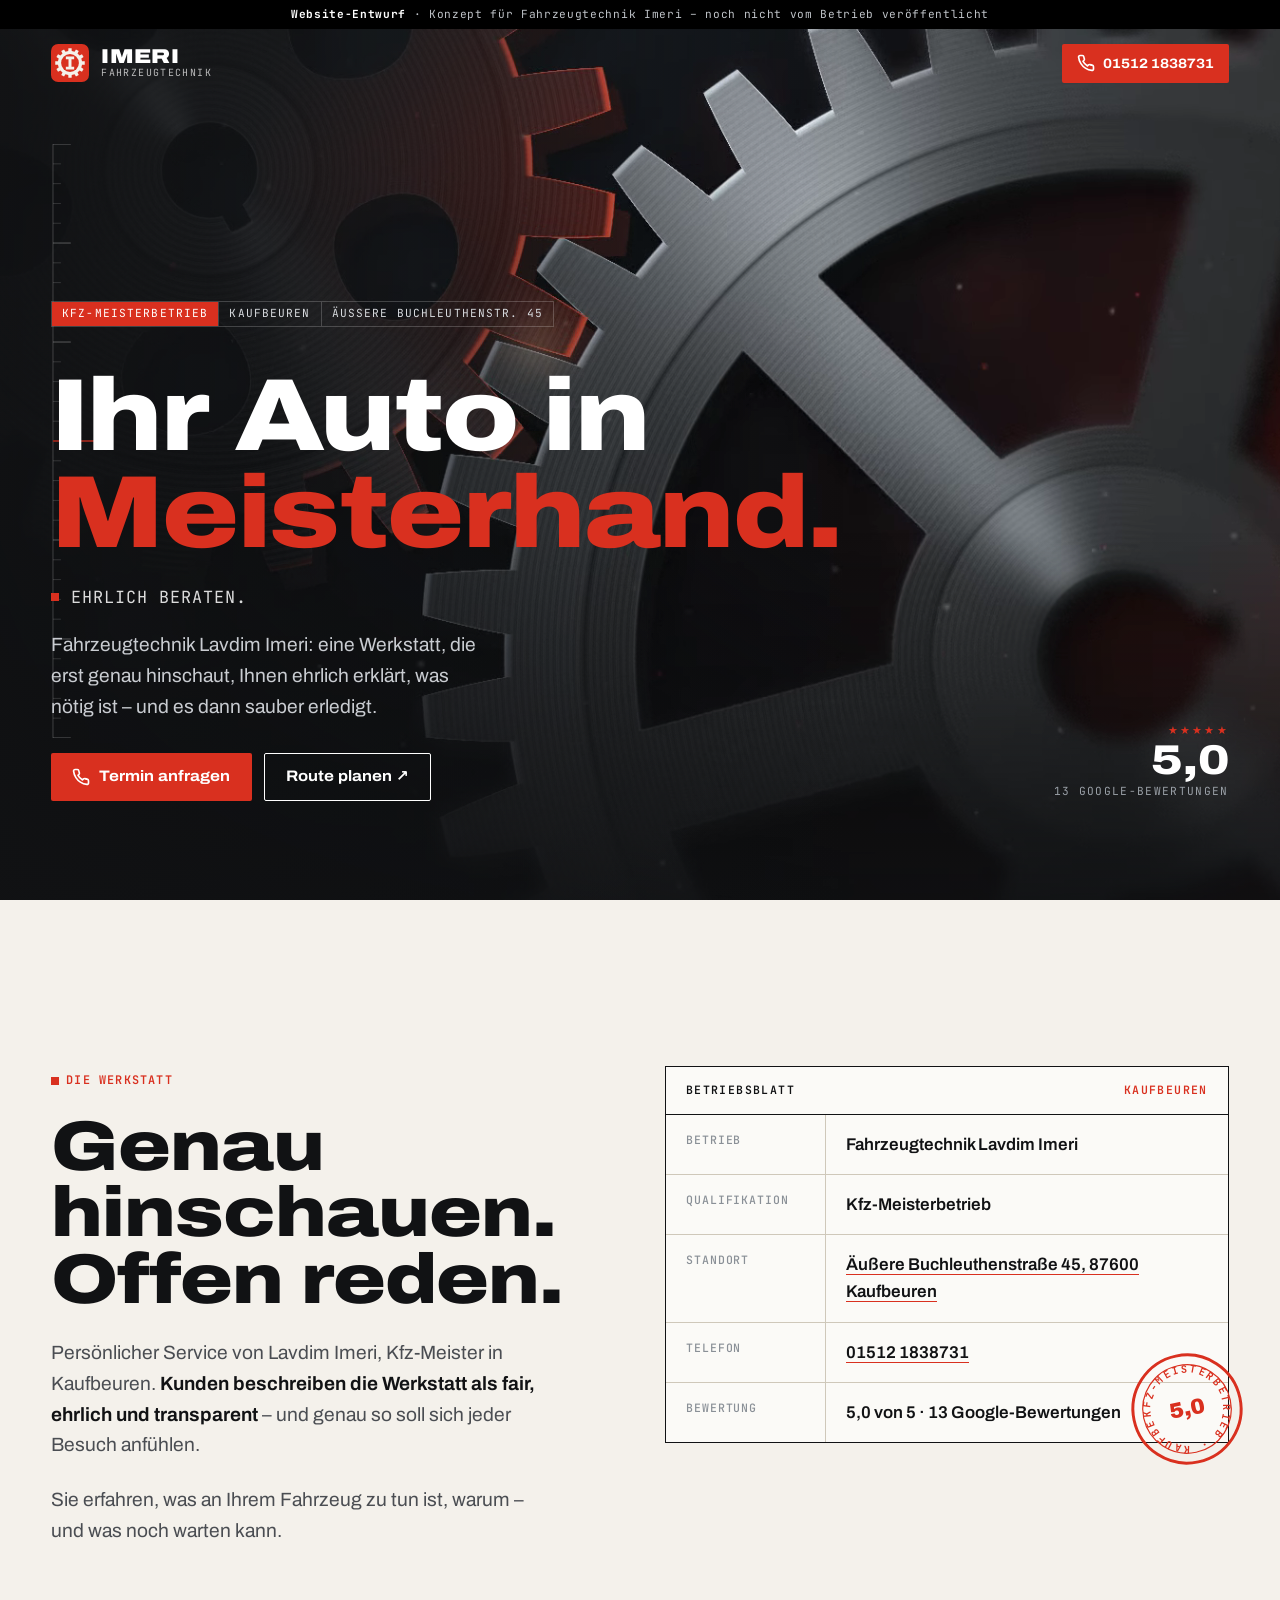
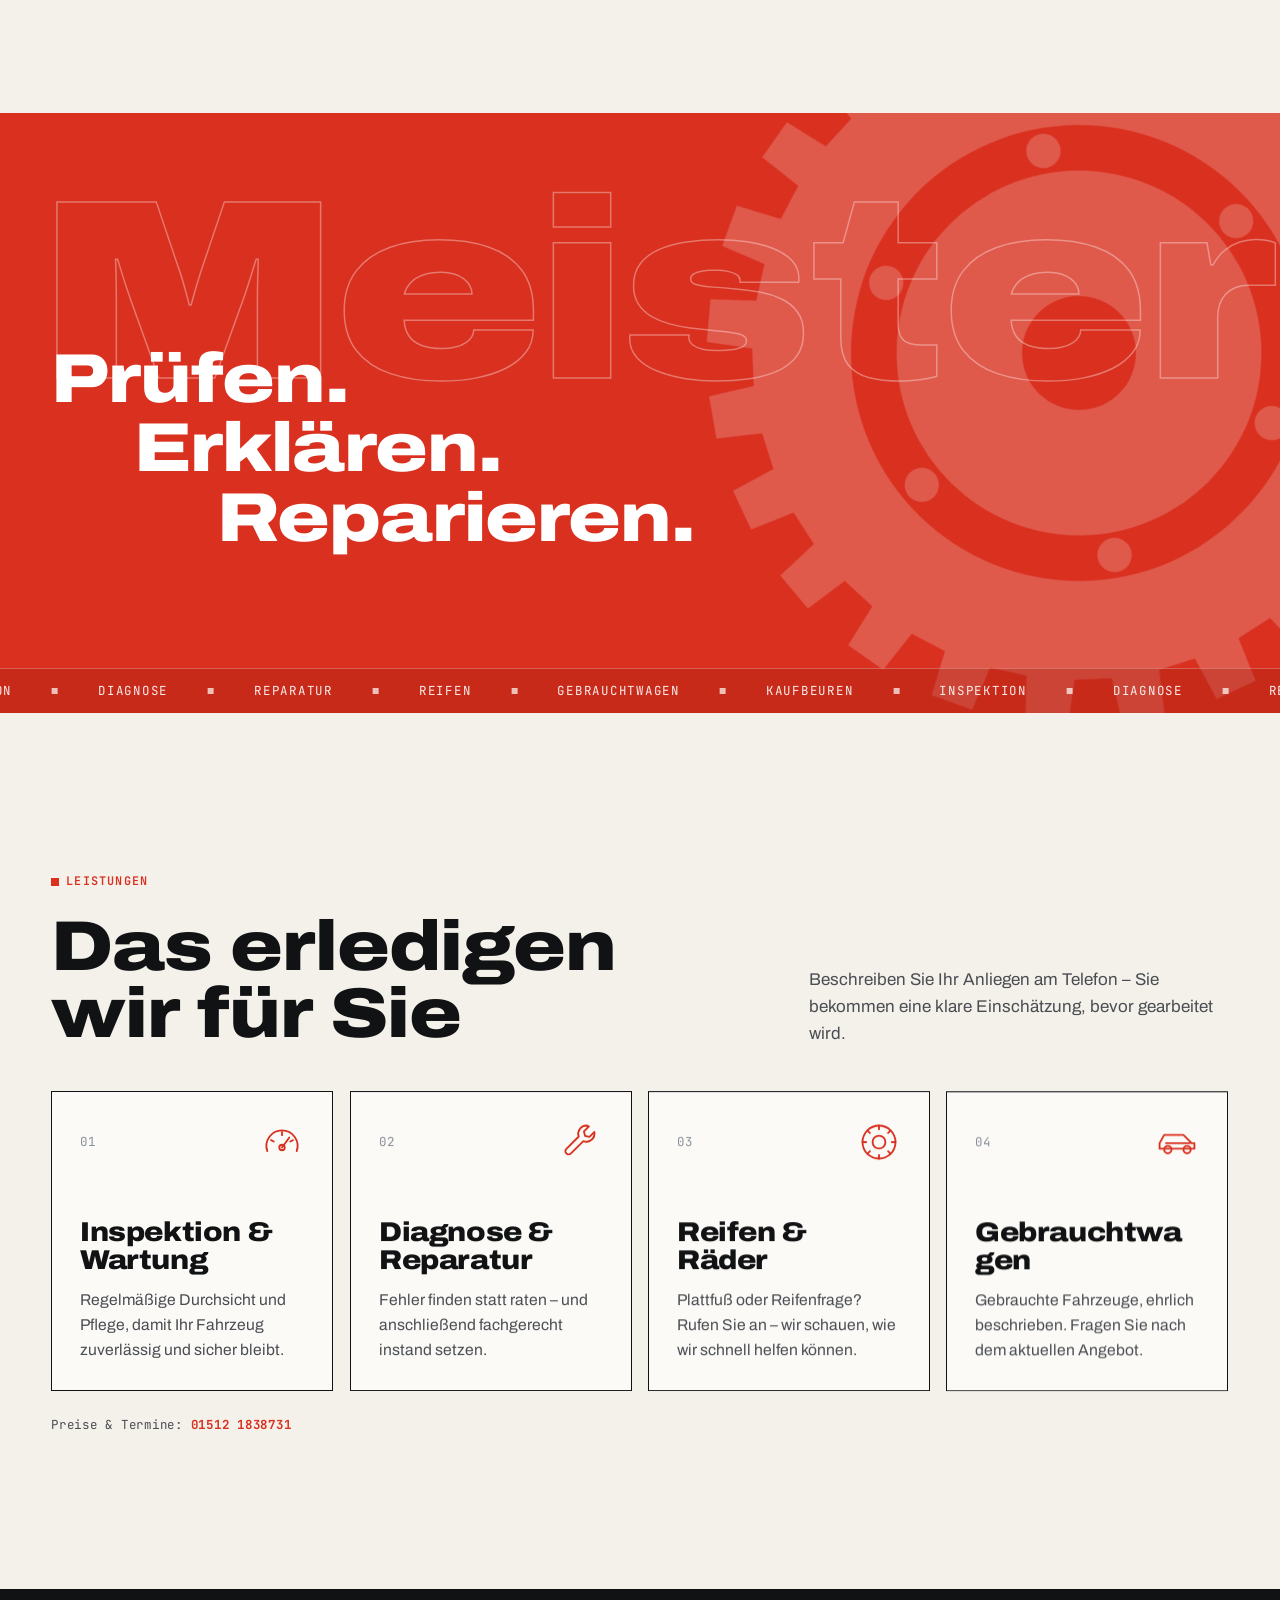
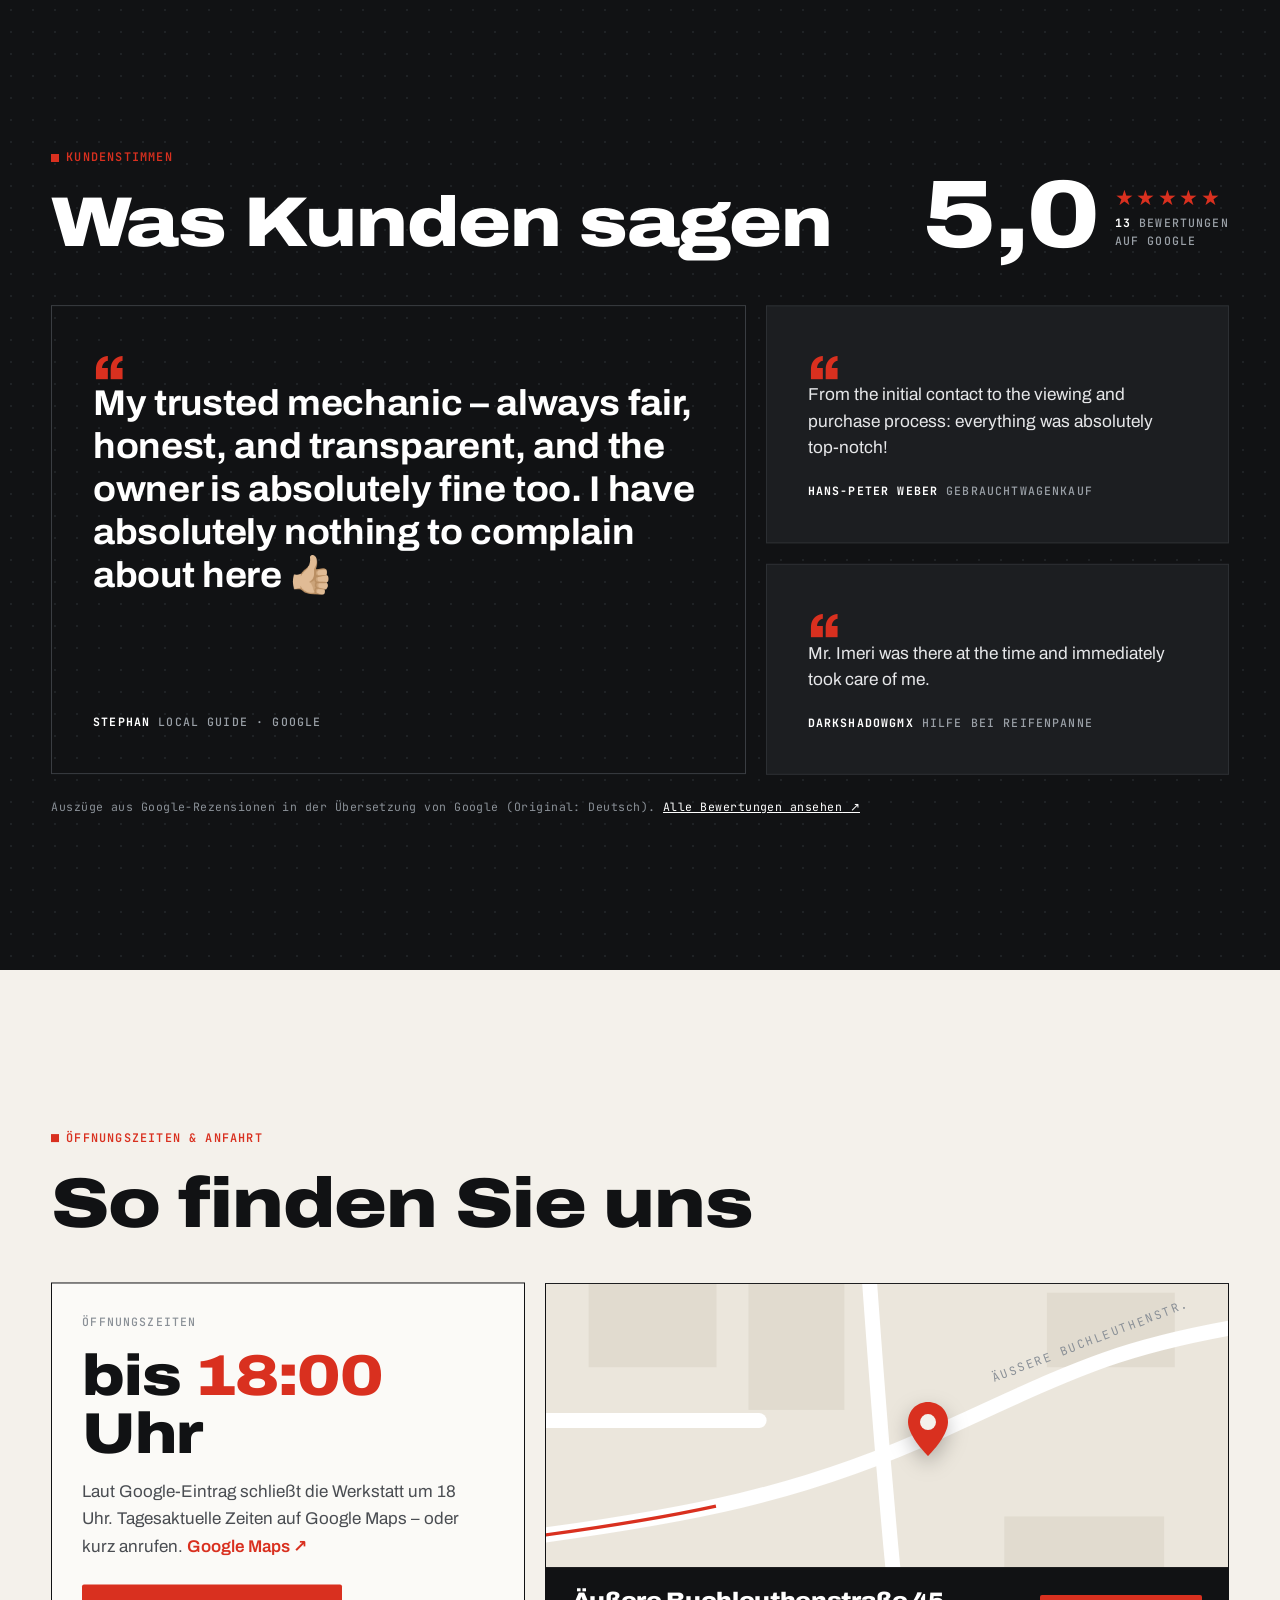
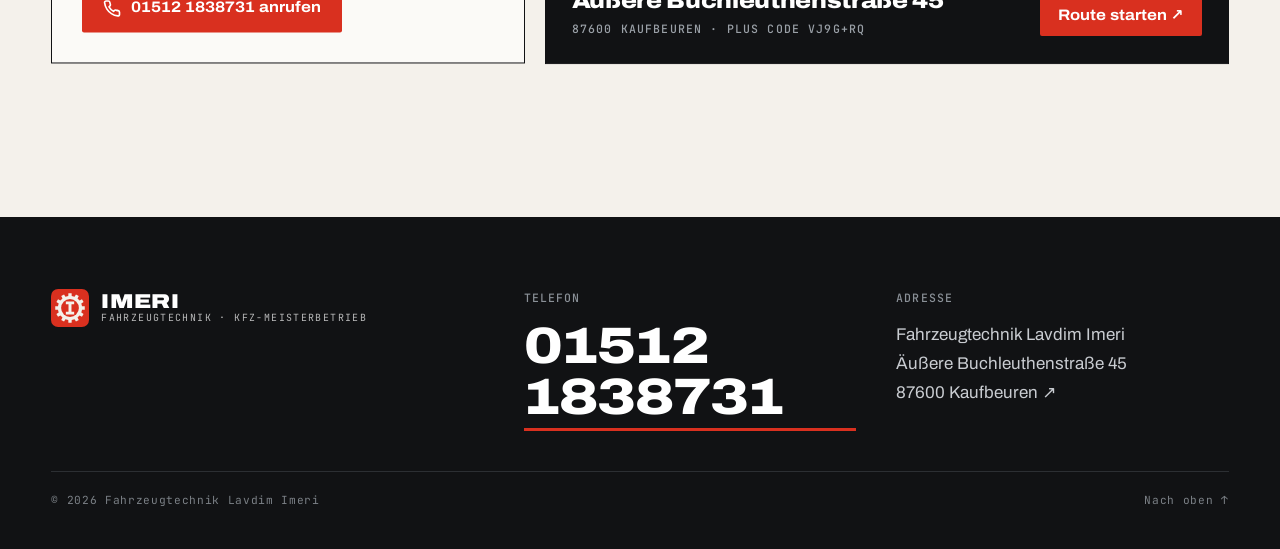
==== commit 9ad7747e: "Imeri demo: remove online booking form per client decision Co-Authored-By: Claude Opus 5.5 <noreply@" ====
--- a/imeri-kfz-next/index.html
+++ b/imeri-kfz-next/index.html
@@ -1 +1 @@
-<!DOCTYPE html><!--QmOlkgICg1fpTHKfhMXxr--><html lang="de" style="--paper:#f4f1eb;--paper2:#e9e4da;--rule:#cfc8ba;--ink:#111214;--ink2:#1c1e21;--inkSoft:#4a4d52;--brand:#d9301f;--brandDark:#b02314;--steel:#8a9097"><head><meta charSet="utf-8"/><meta name="viewport" content="width=device-width, initial-scale=1, viewport-fit=cover"/><link rel="preload" as="image" href="/imeri-kfz-next/brand/mark.svg"/><link rel="stylesheet" href="/imeri-kfz-next/_next/static/css/b2cc5d34c8cc0f16.css" data-precedence="next"/><link rel="preload" as="script" fetchPriority="low" href="/imeri-kfz-next/_next/static/chunks/webpack-548d29a29a6a6227.js"/><script src="/imeri-kfz-next/_next/static/chunks/4bd1b696-c023c6e3521b1417.js" async=""></script><script src="/imeri-kfz-next/_next/static/chunks/255-524f4c4f10bbb5e1.js" async=""></script><script src="/imeri-kfz-next/_next/static/chunks/main-app-e0204c1b3409caeb.js" async=""></script><script src="/imeri-kfz-next/_next/static/chunks/183-30480a397223708b.js" async=""></script><script src="/imeri-kfz-next/_next/static/chunks/app/page-002945bd0e2e358b.js" async=""></script><link rel="preload" href="/imeri-kfz-next/media/hero-poster.jpg" as="image" fetchPriority="high"/><meta name="theme-color" content="#111214"/><title>Fahrzeugtechnik Lavdim Imeri – Kfz-Meisterbetrieb Kaufbeuren</title><meta name="description" content="Kfz-Meisterbetrieb Lavdim Imeri in Kaufbeuren: Inspektion, Diagnose, Reparatur, Reifen und Gebrauchtwagen. 5,0 Sterne bei 13 Google-Bewertungen. Äußere Buchleuthenstraße 45 · 01512 1838731."/><meta name="robots" content="noindex, nofollow"/><meta name="format-detection" content="telephone=no"/><meta property="og:title" content="Fahrzeugtechnik Lavdim Imeri – Kfz-Meisterbetrieb Kaufbeuren"/><meta property="og:description" content="Kfz-Meisterbetrieb Lavdim Imeri in Kaufbeuren: Inspektion, Diagnose, Reparatur, Reifen und Gebrauchtwagen. 5,0 Sterne bei 13 Google-Bewertungen. Äußere Buchleuthenstraße 45 · 01512 1838731."/><meta property="og:url" content="https://monilraval.github.io/imeri-kfz-next/"/><meta property="og:site_name" content="Fahrzeugtechnik Lavdim Imeri"/><meta property="og:locale" content="de_DE"/><meta property="og:image" content="https://monilraval.github.io/imeri-kfz-next/media/og.jpg"/><meta property="og:image:width" content="1200"/><meta property="og:image:height" content="630"/><meta property="og:image:alt" content="Zwei ineinandergreifende Zahnräder im roten Streiflicht – Fahrzeugtechnik Imeri"/><meta property="og:type" content="website"/><meta name="twitter:card" content="summary_large_image"/><meta name="twitter:title" content="Fahrzeugtechnik Lavdim Imeri – Kfz-Meisterbetrieb Kaufbeuren"/><meta name="twitter:description" content="Kfz-Meisterbetrieb Lavdim Imeri in Kaufbeuren: Inspektion, Diagnose, Reparatur, Reifen und Gebrauchtwagen. 5,0 Sterne bei 13 Google-Bewertungen. Äußere Buchleuthenstraße 45 · 01512 1838731."/><meta name="twitter:image" content="https://monilraval.github.io/imeri-kfz-next/media/og.jpg"/><meta name="twitter:image:width" content="1200"/><meta name="twitter:image:height" content="630"/><meta name="twitter:image:alt" content="Zwei ineinandergreifende Zahnräder im roten Streiflicht – Fahrzeugtechnik Imeri"/><link rel="icon" href="/imeri-kfz-next/favicon.svg" type="image/svg+xml"/><link rel="icon" href="/imeri-kfz-next/favicon-32.png" sizes="32x32"/><link rel="apple-touch-icon" href="/imeri-kfz-next/apple-touch-icon.png"/><script type="application/ld+json">{"@context":"https://schema.org","@type":"AutoRepair","name":"Fahrzeugtechnik Lavdim Imeri – KFZ Meisterbetrieb","telephone":"+4915121838731","image":"https://monilraval.github.io/imeri-kfz-next/media/og.jpg","sameAs":["https://fahrzeugtechnik-imeri.de/"],"address":{"@type":"PostalAddress","streetAddress":"Äußere Buchleuthenstraße 45","postalCode":"87600","addressLocality":"Kaufbeuren","addressRegion":"Bayern","addressCountry":"DE"},"hasMap":"https://www.google.com/maps/search/?api=1&query=Fahrzeugtechnik%20Lavdim%20Imeri%20Kaufbeuren"}</script><script src="/imeri-kfz-next/_next/static/chunks/polyfills-42372ed130431b0a.js" noModule=""></script></head><body><div hidden=""><!--$--><!--/$--></div><header id="top" class="fixed inset-x-0 top-0 z-30 border-b transition-colors duration-300 border-transparent"><div role="note" class="bg-black px-4 py-[7px] text-center font-mono text-[.7rem] leading-snug tracking-[.06em] text-[#bfc3c8]"><b class="text-white">Website-Entwurf</b> · <!-- -->Konzept für Fahrzeugtechnik Imeri – noch nicht vom Betrieb veröffentlicht</div><div class="wrap flex h-[68px] items-center justify-between gap-4"><a href="#start" class="flex items-center gap-3 transition-colors text-white" aria-label="Fahrzeugtechnik Lavdim Imeri – zum Seitenanfang"><img src="/imeri-kfz-next/brand/mark.svg" width="38" height="38" alt="" class="size-[38px]"/><span><b class="block text-[1.25rem] leading-none font-black tracking-[.02em] [font-stretch:125%]">IMERI</b><small class="block font-mono text-[.62rem] leading-[1.4] tracking-[.14em] uppercase opacity-70">Fahrzeugtechnik</small></span></a><a class="btn btn-brand !px-[1.1em] !py-[.8em] text-[.85rem] max-[540px]:!p-[.75em]" href="tel:+4915121838731" aria-label="Anrufen: 01512 1838731"><svg viewBox="0 0 24 24" class="size-[18px] shrink-0" aria-hidden="true" fill="none" stroke="currentColor" stroke-width="2.2" stroke-linecap="round" stroke-linejoin="round"><path d="M22 16.9v3a2 2 0 0 1-2.2 2 19.8 19.8 0 0 1-8.6-3.1 19.5 19.5 0 0 1-6-6A19.8 19.8 0 0 1 2.1 4.2 2 2 0 0 1 4.1 2h3a2 2 0 0 1 2 1.7c.1 1 .4 1.9.7 2.8a2 2 0 0 1-.5 2.1L8 9.9a16 16 0 0 0 6 6l1.3-1.3a2 2 0 0 1 2.1-.4c.9.3 1.8.6 2.8.7a2 2 0 0 1 1.7 2z"></path></svg><span class="max-[540px]:hidden">01512 1838731</span></a></div></header><main id="start"><section aria-label="Willkommen" class="relative isolate h-svh min-h-[620px] overflow-hidden bg-ink text-white"><div class="absolute inset-x-0 -inset-y-[7%] will-change-transform" data-depth="film" style="transform:none"><video id="film" autoPlay="" muted="" loop="" playsInline="" preload="auto" poster="/imeri-kfz-next/media/hero-poster.jpg" aria-hidden="true" tabindex="-1" class="size-full object-cover object-[62%_50%] max-md:object-[72%_40%]"></video><div class="absolute inset-0 bg-[linear-gradient(90deg,rgba(17,18,20,.88)_0%,rgba(17,18,20,.5)_38%,rgba(17,18,20,0)_66%),linear-gradient(0deg,rgba(17,18,20,.9)_0%,rgba(17,18,20,0)_42%)] max-md:bg-[linear-gradient(0deg,rgba(17,18,20,.96)_12%,rgba(17,18,20,.55)_58%,rgba(17,18,20,.2))]"></div></div><div class="pointer-events-none absolute inset-0 will-change-transform max-md:hidden" aria-hidden="true" data-depth="ruler" style="transform:none"><svg viewBox="0 0 60 600" fill="none" stroke="#fff" class="absolute top-[16vh] left-[clamp(16px,4vw,52px)] h-[66vh] w-auto opacity-60"><path d="M2 0v600" stroke-opacity=".35"></path><path d="M2 0h18" stroke-opacity="0.5"></path><path d="M2 20h8" stroke-opacity="0.25"></path><path d="M2 40h8" stroke-opacity="0.25"></path><path d="M2 60h8" stroke-opacity="0.25"></path><path d="M2 80h8" stroke-opacity="0.25"></path><path d="M2 100h18" stroke-opacity="0.5"></path><path d="M2 120h8" stroke-opacity="0.25"></path><path d="M2 140h8" stroke-opacity="0.25"></path><path d="M2 160h8" stroke-opacity="0.25"></path><path d="M2 180h8" stroke-opacity="0.25"></path><path d="M2 200h18" stroke-opacity="0.5"></path><path d="M2 220h8" stroke-opacity="0.25"></path><path d="M2 240h8" stroke-opacity="0.25"></path><path d="M2 260h8" stroke-opacity="0.25"></path><path d="M2 280h8" stroke-opacity="0.25"></path><path d="M2 300h18" stroke-opacity="0.5"></path><path d="M2 320h8" stroke-opacity="0.25"></path><path d="M2 340h8" stroke-opacity="0.25"></path><path d="M2 360h8" stroke-opacity="0.25"></path><path d="M2 380h8" stroke-opacity="0.25"></path><path d="M2 400h18" stroke-opacity="0.5"></path><path d="M2 420h8" stroke-opacity="0.25"></path><path d="M2 440h8" stroke-opacity="0.25"></path><path d="M2 460h8" stroke-opacity="0.25"></path><path d="M2 480h8" stroke-opacity="0.25"></path><path d="M2 500h18" stroke-opacity="0.5"></path><path d="M2 520h8" stroke-opacity="0.25"></path><path d="M2 540h8" stroke-opacity="0.25"></path><path d="M2 560h8" stroke-opacity="0.25"></path><path d="M2 580h8" stroke-opacity="0.25"></path><path d="M2 600h18" stroke-opacity="0.5"></path><path d="M2 300h44" stroke="var(--brand)" stroke-width="2"></path><circle cx="50" cy="300" r="4" fill="var(--brand)" stroke="none"></circle></svg></div><div class="wrap relative z-[2] flex h-full flex-col justify-end pt-[140px] pb-[clamp(56px,11vh,120px)] will-change-transform" data-depth="copy" style="transform:none"><div class="flex w-max max-w-full flex-wrap border border-white/20" style="opacity:0;transform:translateY(16px)"><span class="px-[.9em] py-[.55em] font-mono text-[.7rem] leading-none tracking-[.1em] uppercase bg-brand text-white">Kfz-Meisterbetrieb</span><span class="px-[.9em] py-[.55em] font-mono text-[.7rem] leading-none tracking-[.1em] uppercase border-l border-white/20 text-[#d8dbdf]">Kaufbeuren</span><span class="px-[.9em] py-[.55em] font-mono text-[.7rem] leading-none tracking-[.1em] uppercase border-l border-white/20 text-[#d8dbdf]">Äußere Buchleuthenstr. 45</span></div><h1 class="display mt-[.4em] mb-[.2em] max-w-[11ch] text-[clamp(2.9rem,min(8vw,12vh),7.4rem)]"><span class="block" style="opacity:0"><span class="sr-only">Ihr Auto in</span><span aria-hidden="true" class="inline-block whitespace-pre" style="opacity:0;filter:blur(12px);transform:translateY(20px)">Ihr</span><span aria-hidden="true" class="inline-block whitespace-pre" style="opacity:0;filter:blur(12px);transform:translateY(20px)"> </span><span aria-hidden="true" class="inline-block whitespace-pre" style="opacity:0;filter:blur(12px);transform:translateY(20px)">Auto</span><span aria-hidden="true" class="inline-block whitespace-pre" style="opacity:0;filter:blur(12px);transform:translateY(20px)"> </span><span aria-hidden="true" class="inline-block whitespace-pre" style="opacity:0;filter:blur(12px);transform:translateY(20px)">in</span></span><span class="block text-brand" style="opacity:0"><span class="sr-only">Meisterhand.</span><span class="inline-block whitespace-pre"><span aria-hidden="true" class="inline-block whitespace-pre" style="opacity:0;filter:blur(12px)">M</span><span aria-hidden="true" class="inline-block whitespace-pre" style="opacity:0;filter:blur(12px)">e</span><span aria-hidden="true" class="inline-block whitespace-pre" style="opacity:0;filter:blur(12px)">i</span><span aria-hidden="true" class="inline-block whitespace-pre" style="opacity:0;filter:blur(12px)">s</span><span aria-hidden="true" class="inline-block whitespace-pre" style="opacity:0;filter:blur(12px)">t</span><span aria-hidden="true" class="inline-block whitespace-pre" style="opacity:0;filter:blur(12px)">e</span><span aria-hidden="true" class="inline-block whitespace-pre" style="opacity:0;filter:blur(12px)">r</span><span aria-hidden="true" class="inline-block whitespace-pre" style="opacity:0;filter:blur(12px)">h</span><span aria-hidden="true" class="inline-block whitespace-pre" style="opacity:0;filter:blur(12px)">a</span><span aria-hidden="true" class="inline-block whitespace-pre" style="opacity:0;filter:blur(12px)">n</span><span aria-hidden="true" class="inline-block whitespace-pre" style="opacity:0;filter:blur(12px)">d</span><span aria-hidden="true" class="inline-block whitespace-pre" style="opacity:0;filter:blur(12px)">.</span></span></span></h1><div class="mb-5 font-mono text-[clamp(.9rem,1.4vw,1.05rem)] tracking-[.06em] text-white/85 uppercase" aria-live="off"><span class="mr-3 inline-block size-2 bg-brand align-middle" aria-hidden="true"></span><div class="relative inline-block whitespace-nowrap align-middle"><div style="opacity:1;transform:none"><span>Ehrlich beraten.</span></div></div></div><p class="max-w-[40ch] text-[clamp(1.02rem,1.5vw,1.2rem)] text-[#c9ccd1]">Fahrzeugtechnik Lavdim Imeri: eine Werkstatt, die erst genau hinschaut, Ihnen ehrlich erklärt, was nötig ist – und es dann sauber erledigt.</p><div class="mt-[30px] flex flex-wrap gap-3" style="opacity:0;transform:translateY(14px)"><a class="btn btn-brand" href="#termin"><span aria-hidden="true">→</span>Termin anfragen</a><a class="btn btn-line" href="https://www.google.com/maps/dir/?api=1&amp;destination=Fahrzeugtechnik%20Lavdim%20Imeri%2C%20%C3%84u%C3%9Fere%20Buchleuthenstra%C3%9Fe%2045%2C%2087600%20Kaufbeuren" target="_blank" rel="noopener">Route planen<!-- --> ↗</a></div></div><a href="#stimmen" class="absolute right-[clamp(16px,4vw,52px)] bottom-[clamp(56px,11vh,120px)] z-[2] text-right font-mono text-[.7rem] leading-[1.7] tracking-[.12em] text-[#9aa0a7] uppercase max-[900px]:hidden"><span class="tracking-[.2em] text-brand" aria-hidden="true">★★★★★</span><b class="display block text-[2.6rem] leading-none tracking-normal text-white">5,0</b>13<!-- --> <!-- -->Google-Bewertungen</a></section><section id="werkstatt" aria-labelledby="about-h" class="py-[clamp(84px,13vw,170px)]"><div class="wrap grid items-start gap-[clamp(36px,6vw,96px)] lg:grid-cols-[1fr_1.05fr]"><div style="opacity:0;transform:translateY(34px)"><span class="tag">Die Werkstatt</span><h2 id="about-h" class="display h2 mt-5">Genau hinschauen. Offen reden.</h2><p class="mt-6 max-w-[44ch] text-[clamp(1.08rem,1.5vw,1.24rem)] text-ink-soft">Persönlicher Service von Lavdim Imeri, Kfz-Meister in Kaufbeuren. <strong class="font-[650] text-ink">Kunden beschreiben die Werkstatt als fair, ehrlich und transparent</strong> – und genau so soll sich jeder Besuch anfühlen.</p><p class="mt-6 max-w-[44ch] text-[clamp(1.08rem,1.5vw,1.24rem)] text-ink-soft">Sie erfahren, was an Ihrem Fahrzeug zu tun ist, warum – und was noch warten kann.</p></div><div style="opacity:0;transform:translateY(34px)"><div class="relative border-[1.5px] border-ink bg-[#fbfaf7]"><header class="flex items-center justify-between border-b-[1.5px] border-ink px-5 py-[14px] font-mono text-[.72rem] font-semibold tracking-[.12em] uppercase"><span>Betriebsblatt</span><i class="not-italic text-brand">Kaufbeuren</i></header><dl class="grid sm:grid-cols-[minmax(150px,.8fr)_2fr]"><dt class="label px-5 pt-4 tracking-[.08em] break-words text-steel hyphens-auto sm:border-r sm:border-rule sm:pb-4 sm:[&amp;:not(:nth-last-child(2))]:border-b">Betrieb</dt><dd class="px-5 pt-1 pb-4 font-semibold break-words sm:pt-4 border-b border-rule">Fahrzeugtechnik Lavdim Imeri</dd><dt class="label px-5 pt-4 tracking-[.08em] break-words text-steel hyphens-auto sm:border-r sm:border-rule sm:pb-4 sm:[&amp;:not(:nth-last-child(2))]:border-b">Qualifikation</dt><dd class="px-5 pt-1 pb-4 font-semibold break-words sm:pt-4 border-b border-rule">Kfz-Meisterbetrieb</dd><dt class="label px-5 pt-4 tracking-[.08em] break-words text-steel hyphens-auto sm:border-r sm:border-rule sm:pb-4 sm:[&amp;:not(:nth-last-child(2))]:border-b">Standort</dt><dd class="px-5 pt-1 pb-4 font-semibold break-words sm:pt-4 border-b border-rule"><a href="https://www.google.com/maps/dir/?api=1&amp;destination=Fahrzeugtechnik%20Lavdim%20Imeri%2C%20%C3%84u%C3%9Fere%20Buchleuthenstra%C3%9Fe%2045%2C%2087600%20Kaufbeuren" target="_blank" rel="noopener" class="border-b-[1.5px] border-brand">Äußere Buchleuthenstraße 45, 87600 Kaufbeuren</a></dd><dt class="label px-5 pt-4 tracking-[.08em] break-words text-steel hyphens-auto sm:border-r sm:border-rule sm:pb-4 sm:[&amp;:not(:nth-last-child(2))]:border-b">Telefon</dt><dd class="px-5 pt-1 pb-4 font-semibold break-words sm:pt-4 border-b border-rule"><a href="tel:+4915121838731" class="border-b-[1.5px] border-brand">01512 1838731</a></dd><dt class="label px-5 pt-4 tracking-[.08em] break-words text-steel hyphens-auto sm:border-r sm:border-rule sm:pb-4 sm:[&amp;:not(:nth-last-child(2))]:border-b">Bewertung</dt><dd class="px-5 pt-1 pb-4 font-semibold break-words sm:pt-4 ">5,0 von 5 · 13 Google-Bewertungen</dd></dl><svg viewBox="0 0 120 120" aria-hidden="true" class="pointer-events-none -rotate-12 text-brand max-sm:relative max-sm:mt-1 max-sm:mb-3 max-sm:mr-3 max-sm:ml-auto max-sm:block max-sm:size-[96px] sm:absolute sm:-right-[18px] sm:-bottom-[26px] sm:size-[118px] lg:-right-[18px]"><circle cx="60" cy="60" r="55" fill="none" stroke="currentColor" stroke-width="3"></circle><circle cx="60" cy="60" r="45" fill="none" stroke="currentColor" stroke-width="1.2"></circle><path id="arc" d="M60 60m-37 0a37 37 0 1 1 74 0a37 37 0 1 1-74 0" fill="none"></path><text font-family="JB Mono, monospace" font-size="10.5" font-weight="700" letter-spacing="2.4" fill="currentColor"><textPath href="#arc">KFZ-MEISTERBETRIEB · KAUFBEUREN ·</textPath></text><text x="60" y="67" text-anchor="middle" font-family="Archivo, sans-serif" font-weight="900" font-size="22" fill="currentColor">5,0</text></svg></div></div></div></section><section aria-hidden="true" class="relative h-[clamp(380px,52vw,600px)] overflow-hidden bg-brand text-white"><div data-depth="back" class="absolute inset-0 flex items-center will-change-transform" style="transform:translateY(-120px)"><span class="pl-[3vw] text-[clamp(6rem,20vw,18rem)] leading-none font-black tracking-[-.02em] whitespace-nowrap text-transparent [-webkit-text-stroke:1.5px_rgba(255,255,255,.35)] [font-stretch:125%]">Meisterhand</span></div><div data-depth="gear" class="absolute top-1/2 right-[-14vw] -mt-[min(39vw,380px)] w-[min(78vw,760px)] opacity-20 will-change-transform" style="transform:translateY(-60px) rotate(-40deg)"><svg viewBox="0 0 400 400" class="w-full text-white" aria-hidden="true"><path fill="currentColor" fill-rule="evenodd" d="M371.5,187.4L395.7,188.7L395.7,211.3L371.5,212.6L369.0,232.2L391.9,239.7L386.1,261.5L362.4,256.6L354.9,274.9L375.1,288.1L363.8,307.6L342.3,296.7L330.2,312.4L346.3,330.4L330.4,346.3L312.4,330.2L296.7,342.3L307.6,363.8L288.1,375.1L274.9,354.9L256.6,362.4L261.5,386.1L239.7,391.9L232.2,369.0L212.6,371.5L211.3,395.7L188.7,395.7L187.4,371.5L167.8,369.0L160.3,391.9L138.5,386.1L143.4,362.4L125.1,354.9L111.9,375.1L92.4,363.8L103.3,342.3L87.6,330.2L69.6,346.3L53.7,330.4L69.8,312.4L57.7,296.7L36.2,307.6L24.9,288.1L45.1,274.9L37.6,256.6L13.9,261.5L8.1,239.7L31.0,232.2L28.5,212.6L4.3,211.3L4.3,188.7L28.5,187.4L31.0,167.8L8.1,160.3L13.9,138.5L37.6,143.4L45.1,125.1L24.9,111.9L36.2,92.4L57.7,103.3L69.8,87.6L53.7,69.6L69.6,53.7L87.6,69.8L103.3,57.7L92.4,36.2L111.9,24.9L125.1,45.1L143.4,37.6L138.5,13.9L160.3,8.1L167.8,31.0L187.4,28.5L188.7,4.3L211.3,4.3L212.6,28.5L232.2,31.0L239.7,8.1L261.5,13.9L256.6,37.6L274.9,45.1L288.1,24.9L307.6,36.2L296.7,57.7L312.4,69.8L330.4,53.7L346.3,69.6L330.2,87.6L342.3,103.3L363.8,92.4L375.1,111.9L354.9,125.1L362.4,143.4L386.1,138.5L391.9,160.3L369.0,167.8ZM320,200A120,120 0 1 0 80,200A120,120 0 1 0 320,200ZM296,200A96,96 0 1 0 104,200A96,96 0 1 0 296,200ZM230,200A30,30 0 1 0 170,200A30,30 0 1 0 230,200ZM317.0,200.0A9,9 0 1 0 299.0,200.0A9,9 0 1 0 317.0,200.0ZM263.0,293.5A9,9 0 1 0 245.0,293.5A9,9 0 1 0 263.0,293.5ZM155.0,293.5A9,9 0 1 0 137.0,293.5A9,9 0 1 0 155.0,293.5ZM101.0,200.0A9,9 0 1 0 83.0,200.0A9,9 0 1 0 101.0,200.0ZM155.0,106.5A9,9 0 1 0 137.0,106.5A9,9 0 1 0 155.0,106.5ZM263.0,106.5A9,9 0 1 0 245.0,106.5A9,9 0 1 0 263.0,106.5Z"></path></svg></div><div data-depth="front" class="absolute inset-0 flex flex-col justify-center will-change-transform" style="transform:translateY(36px)"><p class="wrap display text-[clamp(2rem,5.4vw,4.4rem)] leading-none [font-stretch:120%]"><span class="block" style="padding-left:0em">Prüfen.</span><span class="block" style="padding-left:1.2em">Erklären.</span><span class="block" style="padding-left:2.4em">Reparieren.</span></p></div><div class="absolute inset-x-0 bottom-0 border-t border-white/25 bg-brand-dark/40 py-3"><div class="overflow-hidden"><div class="flex w-max" style="gap:40px;flex-direction:row;transform:none"><span class="flex items-center gap-10 font-mono text-[.78rem] tracking-[.14em] text-white/90 uppercase">Inspektion<span class="size-1.5 bg-white/70"></span></span><span class="flex items-center gap-10 font-mono text-[.78rem] tracking-[.14em] text-white/90 uppercase">Diagnose<span class="size-1.5 bg-white/70"></span></span><span class="flex items-center gap-10 font-mono text-[.78rem] tracking-[.14em] text-white/90 uppercase">Reparatur<span class="size-1.5 bg-white/70"></span></span><span class="flex items-center gap-10 font-mono text-[.78rem] tracking-[.14em] text-white/90 uppercase">Reifen<span class="size-1.5 bg-white/70"></span></span><span class="flex items-center gap-10 font-mono text-[.78rem] tracking-[.14em] text-white/90 uppercase">Gebrauchtwagen<span class="size-1.5 bg-white/70"></span></span><span class="flex items-center gap-10 font-mono text-[.78rem] tracking-[.14em] text-white/90 uppercase">Kaufbeuren<span class="size-1.5 bg-white/70"></span></span><span class="flex items-center gap-10 font-mono text-[.78rem] tracking-[.14em] text-white/90 uppercase">Inspektion<span class="size-1.5 bg-white/70"></span></span><span class="flex items-center gap-10 font-mono text-[.78rem] tracking-[.14em] text-white/90 uppercase">Diagnose<span class="size-1.5 bg-white/70"></span></span><span class="flex items-center gap-10 font-mono text-[.78rem] tracking-[.14em] text-white/90 uppercase">Reparatur<span class="size-1.5 bg-white/70"></span></span><span class="flex items-center gap-10 font-mono text-[.78rem] tracking-[.14em] text-white/90 uppercase">Reifen<span class="size-1.5 bg-white/70"></span></span><span class="flex items-center gap-10 font-mono text-[.78rem] tracking-[.14em] text-white/90 uppercase">Gebrauchtwagen<span class="size-1.5 bg-white/70"></span></span><span class="flex items-center gap-10 font-mono text-[.78rem] tracking-[.14em] text-white/90 uppercase">Kaufbeuren<span class="size-1.5 bg-white/70"></span></span></div></div></div></section><section id="leistungen" aria-labelledby="svc-h" class="py-[clamp(84px,12vw,160px)]"><div class="wrap"><div style="opacity:0;transform:translateY(34px)"><div class="mb-11 grid items-end gap-8 md:grid-cols-2"><div><span class="tag">Leistungen</span><h2 id="svc-h" class="display h2 mt-5">Das erledigen wir für Sie</h2></div><p class="max-w-[42ch] text-ink-soft md:justify-self-end">Beschreiben Sie Ihr Anliegen am Telefon – Sie bekommen eine klare Einschätzung, bevor gearbeitet wird.</p></div></div><ol class="grid gap-4 sm:grid-cols-2 lg:grid-cols-4"><li class="min-w-0"><div style="opacity:0;transform:translateY(34px)"><div class="h-full" style="transform-style:preserve-3d;transform:perspective(1000px) rotateX(0deg) rotateY(0deg)"><article class="group relative flex h-full min-h-[300px] flex-col overflow-hidden border-[1.5px] border-ink bg-[#fbfaf7] p-7"><div class="pointer-events-none absolute rounded-full bg-[radial-gradient(circle_at_center,var(--tw-gradient-stops),transparent_80%)] transition-opacity duration-200 from-zinc-100 via-zinc-200 to-zinc-400 dark:from-zinc-50 dark:via-zinc-100 dark:to-zinc-200 opacity-0 bg-brand/25 blur-2xl" style="width:220px;height:220px;left:-110px;top:-110px"></div><div class="flex items-center justify-between"><span class="font-mono text-[.78rem] tracking-[.1em] text-steel">01</span><svg viewBox="0 0 48 48" class="size-11 text-brand transition-transform duration-500 ease-out-soft group-hover:-rotate-12" aria-hidden="true" fill="none" stroke="currentColor" stroke-width="2" stroke-linecap="round" stroke-linejoin="round"><path d="M8 34a17 17 0 1 1 32 0"></path><path d="M24 30l8-11"></path><circle cx="24" cy="30" r="3"></circle><path d="M12 22l3 1.5M36 22l-3 1.5M24 13v3.5"></path></svg></div><h3 class="display mt-auto pt-10 text-[clamp(1.35rem,6.2vw,1.7rem)] leading-[1.02] break-words hyphens-auto [font-stretch:112%]">Inspektion &amp; Wartung</h3><p class="mt-3 text-[.98rem] text-ink-soft">Regelmäßige Durchsicht und Pflege, damit Ihr Fahrzeug zuverlässig und sicher bleibt.</p><span class="absolute inset-x-0 bottom-0 h-[3px] origin-left scale-x-0 bg-brand transition-transform duration-500 ease-out-soft group-hover:scale-x-100"></span></article></div></div></li><li class="min-w-0"><div style="opacity:0;transform:translateY(34px)"><div class="h-full" style="transform-style:preserve-3d;transform:perspective(1000px) rotateX(0deg) rotateY(0deg)"><article class="group relative flex h-full min-h-[300px] flex-col overflow-hidden border-[1.5px] border-ink bg-[#fbfaf7] p-7"><div class="pointer-events-none absolute rounded-full bg-[radial-gradient(circle_at_center,var(--tw-gradient-stops),transparent_80%)] transition-opacity duration-200 from-zinc-100 via-zinc-200 to-zinc-400 dark:from-zinc-50 dark:via-zinc-100 dark:to-zinc-200 opacity-0 bg-brand/25 blur-2xl" style="width:220px;height:220px;left:-110px;top:-110px"></div><div class="flex items-center justify-between"><span class="font-mono text-[.78rem] tracking-[.1em] text-steel">02</span><svg viewBox="0 0 48 48" class="size-11 text-brand transition-transform duration-500 ease-out-soft group-hover:-rotate-12" aria-hidden="true" fill="none" stroke="currentColor" stroke-width="2" stroke-linecap="round" stroke-linejoin="round"><path d="M30 6a9 9 0 0 0-8.5 12L8 31.5a3.5 3.5 0 0 0 5 5L26.5 23A9 9 0 0 0 38.6 13l-5.4 5.4-4.8-1.2-1.2-4.8L32.6 7A9 9 0 0 0 30 6z"></path></svg></div><h3 class="display mt-auto pt-10 text-[clamp(1.35rem,6.2vw,1.7rem)] leading-[1.02] break-words hyphens-auto [font-stretch:112%]">Diagnose &amp; Reparatur</h3><p class="mt-3 text-[.98rem] text-ink-soft">Fehler finden statt raten – und anschließend fachgerecht instand setzen.</p><span class="absolute inset-x-0 bottom-0 h-[3px] origin-left scale-x-0 bg-brand transition-transform duration-500 ease-out-soft group-hover:scale-x-100"></span></article></div></div></li><li class="min-w-0"><div style="opacity:0;transform:translateY(34px)"><div class="h-full" style="transform-style:preserve-3d;transform:perspective(1000px) rotateX(0deg) rotateY(0deg)"><article class="group relative flex h-full min-h-[300px] flex-col overflow-hidden border-[1.5px] border-ink bg-[#fbfaf7] p-7"><div class="pointer-events-none absolute rounded-full bg-[radial-gradient(circle_at_center,var(--tw-gradient-stops),transparent_80%)] transition-opacity duration-200 from-zinc-100 via-zinc-200 to-zinc-400 dark:from-zinc-50 dark:via-zinc-100 dark:to-zinc-200 opacity-0 bg-brand/25 blur-2xl" style="width:220px;height:220px;left:-110px;top:-110px"></div><div class="flex items-center justify-between"><span class="font-mono text-[.78rem] tracking-[.1em] text-steel">03</span><svg viewBox="0 0 48 48" class="size-11 text-brand transition-transform duration-500 ease-out-soft group-hover:-rotate-12" aria-hidden="true" fill="none" stroke="currentColor" stroke-width="2" stroke-linecap="round" stroke-linejoin="round"><circle cx="24" cy="24" r="18"></circle><circle cx="24" cy="24" r="7"></circle><path d="M24 6v4M24 38v4M6 24h4M38 24h4M11.3 11.3l2.8 2.8M33.9 33.9l2.8 2.8M11.3 36.7l2.8-2.8M33.9 14.1l2.8-2.8"></path></svg></div><h3 class="display mt-auto pt-10 text-[clamp(1.35rem,6.2vw,1.7rem)] leading-[1.02] break-words hyphens-auto [font-stretch:112%]">Reifen &amp; Räder</h3><p class="mt-3 text-[.98rem] text-ink-soft">Plattfuß oder Reifenfrage? Rufen Sie an – wir schauen, wie wir schnell helfen können.</p><span class="absolute inset-x-0 bottom-0 h-[3px] origin-left scale-x-0 bg-brand transition-transform duration-500 ease-out-soft group-hover:scale-x-100"></span></article></div></div></li><li class="min-w-0"><div style="opacity:0;transform:translateY(34px)"><div class="h-full" style="transform-style:preserve-3d;transform:perspective(1000px) rotateX(0deg) rotateY(0deg)"><article class="group relative flex h-full min-h-[300px] flex-col overflow-hidden border-[1.5px] border-ink bg-[#fbfaf7] p-7"><div class="pointer-events-none absolute rounded-full bg-[radial-gradient(circle_at_center,var(--tw-gradient-stops),transparent_80%)] transition-opacity duration-200 from-zinc-100 via-zinc-200 to-zinc-400 dark:from-zinc-50 dark:via-zinc-100 dark:to-zinc-200 opacity-0 bg-brand/25 blur-2xl" style="width:220px;height:220px;left:-110px;top:-110px"></div><div class="flex items-center justify-between"><span class="font-mono text-[.78rem] tracking-[.1em] text-steel">04</span><svg viewBox="0 0 48 48" class="size-11 text-brand transition-transform duration-500 ease-out-soft group-hover:-rotate-12" aria-hidden="true" fill="none" stroke="currentColor" stroke-width="2" stroke-linecap="round" stroke-linejoin="round"><path d="M5 31v-6l5-9h21l9 9h3v6z"></path><circle cx="14" cy="32" r="4"></circle><circle cx="35" cy="32" r="4"></circle><path d="M12 25h26"></path></svg></div><h3 class="display mt-auto pt-10 text-[clamp(1.35rem,6.2vw,1.7rem)] leading-[1.02] break-words hyphens-auto [font-stretch:112%]">Gebrauchtwagen</h3><p class="mt-3 text-[.98rem] text-ink-soft">Gebrauchte Fahrzeuge, ehrlich beschrieben. Fragen Sie nach dem aktuellen Angebot.</p><span class="absolute inset-x-0 bottom-0 h-[3px] origin-left scale-x-0 bg-brand transition-transform duration-500 ease-out-soft group-hover:scale-x-100"></span></article></div></div></li></ol><p class="mt-6 font-mono text-[.78rem] tracking-[.06em] text-ink-soft">Preise &amp; Termine:<!-- --> <a href="tel:+4915121838731" class="font-bold text-brand">01512 1838731</a></p></div></section><section id="termin" aria-labelledby="book-h" class="relative scroll-mt-[90px] border-y-[1.5px] border-ink bg-paper-2 py-[clamp(72px,10vw,140px)]"><div class="wrap grid gap-[clamp(32px,5vw,80px)] lg:grid-cols-[.8fr_1.2fr]"><div style="opacity:0;transform:translateY(30px)"><div class="lg:sticky lg:top-28"><span class="tag">Online-Terminanfrage</span><h2 id="book-h" class="display h2 mt-5">Termin in 2 Minuten anfragen</h2><p class="mt-5 max-w-[40ch] text-ink-soft">Wählen Sie Leistung und Wunschtag – die Werkstatt meldet sich zur Bestätigung. Kein Konto, keine Warteschleife.</p><ol class="mt-8 hidden gap-0 border-t-[1.5px] border-ink lg:grid"><li class="flex items-center gap-4 border-b border-rule py-3 font-semibold transition-colors text-ink"><span class="grid size-7 place-items-center font-mono text-[.72rem] bg-brand text-white">1</span>Leistung</li><li class="flex items-center gap-4 border-b border-rule py-3 font-semibold transition-colors text-steel"><span class="grid size-7 place-items-center font-mono text-[.72rem] border border-rule">2</span>Fahrzeug</li><li class="flex items-center gap-4 border-b border-rule py-3 font-semibold transition-colors text-steel"><span class="grid size-7 place-items-center font-mono text-[.72rem] border border-rule">3</span>Wunschtermin</li><li class="flex items-center gap-4 border-b border-rule py-3 font-semibold transition-colors text-steel"><span class="grid size-7 place-items-center font-mono text-[.72rem] border border-rule">4</span>Kontakt</li><li class="flex items-center gap-4 border-b border-rule py-3 font-semibold transition-colors text-steel"><span class="grid size-7 place-items-center font-mono text-[.72rem] border border-rule">5</span>Prüfen</li></ol><p class="mt-6 text-[.92rem] text-ink-soft">Lieber direkt sprechen? <a href="tel:+4915121838731" class="font-bold text-brand">01512 1838731</a></p></div></div><div class="min-w-0 scroll-mt-[100px] border-[1.5px] border-ink bg-[#fbfaf7]"><div class="flex items-center justify-between border-b-[1.5px] border-ink px-5 py-3.5 font-mono text-[.72rem] tracking-[.1em] uppercase"><span>Schritt 1 / 5 · Leistung</span><span class="bg-ink px-2 py-1 text-[.62rem] text-white">Demo</span></div><div class="h-[3px] bg-rule"><div class="h-full origin-left bg-brand"></div></div><div class="relative overflow-hidden p-[clamp(20px,3vw,36px)]"><div style="opacity:1;transform:none"><div><p class="mb-4 font-semibold" id="svc-q">Worum geht es?</p><div role="group" aria-labelledby="svc-q" class="grid gap-2.5 sm:grid-cols-2"><button type="button" aria-pressed="false" class="border-[1.5px] px-4 py-3 text-left font-semibold transition-colors duration-200 border-ink bg-white hover:bg-paper-2 flex items-center gap-3"><svg viewBox="0 0 48 48" class="size-8 shrink-0 text-brand" aria-hidden="true" fill="none" stroke="currentColor" stroke-width="2" stroke-linecap="round" stroke-linejoin="round"><path d="M8 34a17 17 0 1 1 32 0"></path><path d="M24 30l8-11"></path><circle cx="24" cy="30" r="3"></circle><path d="M12 22l3 1.5M36 22l-3 1.5M24 13v3.5"></path></svg>Inspektion &amp; Wartung</button><button type="button" aria-pressed="false" class="border-[1.5px] px-4 py-3 text-left font-semibold transition-colors duration-200 border-ink bg-white hover:bg-paper-2 flex items-center gap-3"><svg viewBox="0 0 48 48" class="size-8 shrink-0 text-brand" aria-hidden="true" fill="none" stroke="currentColor" stroke-width="2" stroke-linecap="round" stroke-linejoin="round"><path d="M30 6a9 9 0 0 0-8.5 12L8 31.5a3.5 3.5 0 0 0 5 5L26.5 23A9 9 0 0 0 38.6 13l-5.4 5.4-4.8-1.2-1.2-4.8L32.6 7A9 9 0 0 0 30 6z"></path></svg>Diagnose &amp; Reparatur</button><button type="button" aria-pressed="false" class="border-[1.5px] px-4 py-3 text-left font-semibold transition-colors duration-200 border-ink bg-white hover:bg-paper-2 flex items-center gap-3"><svg viewBox="0 0 48 48" class="size-8 shrink-0 text-brand" aria-hidden="true" fill="none" stroke="currentColor" stroke-width="2" stroke-linecap="round" stroke-linejoin="round"><circle cx="24" cy="24" r="18"></circle><circle cx="24" cy="24" r="7"></circle><path d="M24 6v4M24 38v4M6 24h4M38 24h4M11.3 11.3l2.8 2.8M33.9 33.9l2.8 2.8M11.3 36.7l2.8-2.8M33.9 14.1l2.8-2.8"></path></svg>Reifen &amp; Räder</button><button type="button" aria-pressed="false" class="border-[1.5px] px-4 py-3 text-left font-semibold transition-colors duration-200 border-ink bg-white hover:bg-paper-2 flex items-center gap-3"><svg viewBox="0 0 48 48" class="size-8 shrink-0 text-brand" aria-hidden="true" fill="none" stroke="currentColor" stroke-width="2" stroke-linecap="round" stroke-linejoin="round"><path d="M5 31v-6l5-9h21l9 9h3v6z"></path><circle cx="14" cy="32" r="4"></circle><circle cx="35" cy="32" r="4"></circle><path d="M12 25h26"></path></svg>Gebrauchtwagen</button><button type="button" aria-pressed="false" class="border-[1.5px] px-4 py-3 text-left font-semibold transition-colors duration-200 border-ink bg-white hover:bg-paper-2 flex items-center gap-3"><svg viewBox="0 0 48 48" class="size-8 shrink-0 text-brand" aria-hidden="true" fill="none" stroke="currentColor" stroke-width="2" stroke-linecap="round" stroke-linejoin="round"><path d="M24 6l5.6 11.3 12.4 1.8-9 8.8 2.1 12.4L24 34.4l-11.1 5.9 2.1-12.4-9-8.8 12.4-1.8z"></path></svg>Sonstiges</button></div><div class="mt-6"><label class="block"><span class="label mb-2 flex flex-wrap items-baseline justify-between gap-x-3 gap-y-0.5 text-ink-soft"><span>Kurz beschreiben</span><span class="normal-case tracking-normal text-steel">optional</span></span><textarea rows="3" maxLength="2000" class="w-full rounded-none border-[1.5px] border-ink bg-white px-4 py-3.5 text-[1rem] outline-none transition-shadow placeholder:text-[#a3a7ad] focus:shadow-[0_0_0_3px_color-mix(in_srgb,var(--brand)_30%,transparent)] aria-[invalid=true]:border-brand" placeholder="z. B. Geräusch beim Bremsen, Warnleuchte an, Winterreifen aufziehen …"></textarea></label></div></div></div></div><div class="flex items-center justify-between gap-3 border-t-[1.5px] border-ink px-[clamp(20px,3vw,36px)] py-4"><button type="button" disabled="" class="font-semibold text-ink-soft disabled:invisible">← Zurück</button><button type="button" class="btn btn-brand">Weiter →</button></div></div></div></section><section id="stimmen" aria-labelledby="rev-h" class="relative overflow-hidden bg-ink py-[clamp(84px,12vw,160px)] text-white"><div data-depth="dots" aria-hidden="true" class="pointer-events-none absolute -inset-y-[20%] inset-x-0 bg-[radial-gradient(#2a2d31_1px,transparent_1.2px)] bg-[length:22px_22px] opacity-60 will-change-transform" style="transform:translateY(-80px)"></div><div class="wrap relative"><div style="opacity:0;transform:translateY(34px)"><div class="mb-12 flex flex-wrap items-end justify-between gap-6"><div><span class="tag">Kundenstimmen</span><h2 id="rev-h" class="display h2 mt-5">Was Kunden sagen</h2></div><div class="flex items-center gap-4"><b class="display text-[clamp(3.6rem,8vw,6rem)] leading-[.85]">5,0</b><span class="label text-[#9aa0a7]"><span class="block text-[1.3rem] tracking-[.12em] text-brand" aria-label="5 von 5 Sternen">★★★★★</span><span class="font-bold text-white"><span class="tabular-nums">0</span></span> Bewertungen<br/>auf <!-- -->Google</span></div></div></div><div class="grid gap-5 md:grid-cols-[1.5fr_1fr]"><div style="opacity:0;transform:translateY(34px)"><figure class="flex h-full flex-col justify-between border border-[#3a3d42] p-[clamp(26px,3.2vw,44px)] md:row-span-2"><div><span aria-hidden="true" class="block h-[.55em] overflow-hidden text-[4rem] leading-none font-black text-brand">“</span><blockquote lang="en" class="text-[clamp(1.5rem,2.8vw,2.4rem)] leading-[1.2] font-bold tracking-[-.01em] [font-stretch:105%]">My trusted mechanic – always fair, honest, and transparent, and the owner is absolutely fine too. I have absolutely nothing to complain about here 👍🏼</blockquote></div><figcaption class="label mt-6 text-[#9aa0a7]"><b class="mr-2 text-white">Stephan</b>Local Guide · Google</figcaption></figure></div><div class="grid gap-5"><div style="opacity:0;transform:translateY(34px)"><figure class="relative h-full overflow-hidden border border-[#2c2f33] bg-ink-2 p-[clamp(26px,3.2vw,44px)]"><div class="pointer-events-none absolute rounded-full bg-[radial-gradient(circle_at_center,var(--tw-gradient-stops),transparent_80%)] transition-opacity duration-200 from-zinc-100 via-zinc-200 to-zinc-400 dark:from-zinc-50 dark:via-zinc-100 dark:to-zinc-200 opacity-0 bg-brand/20 blur-3xl" style="width:260px;height:260px;left:-130px;top:-130px"></div><span aria-hidden="true" class="block h-[.55em] overflow-hidden text-[4rem] leading-none font-black text-brand">“</span><blockquote lang="en" class="text-[1.08rem] leading-[1.55] text-[#e6e7e9]">From the initial contact to the viewing and purchase process: everything was absolutely top-notch!</blockquote><figcaption class="label mt-5 text-[#9aa0a7]"><b class="mr-2 text-white">Hans-Peter Weber</b>Gebrauchtwagenkauf</figcaption></figure></div><div style="opacity:0;transform:translateY(34px)"><figure class="relative h-full overflow-hidden border border-[#2c2f33] bg-ink-2 p-[clamp(26px,3.2vw,44px)]"><div class="pointer-events-none absolute rounded-full bg-[radial-gradient(circle_at_center,var(--tw-gradient-stops),transparent_80%)] transition-opacity duration-200 from-zinc-100 via-zinc-200 to-zinc-400 dark:from-zinc-50 dark:via-zinc-100 dark:to-zinc-200 opacity-0 bg-brand/20 blur-3xl" style="width:260px;height:260px;left:-130px;top:-130px"></div><span aria-hidden="true" class="block h-[.55em] overflow-hidden text-[4rem] leading-none font-black text-brand">“</span><blockquote lang="en" class="text-[1.08rem] leading-[1.55] text-[#e6e7e9]">Mr. Imeri was there at the time and immediately took care of me.</blockquote><figcaption class="label mt-5 text-[#9aa0a7]"><b class="mr-2 text-white">DarkShadowgmx</b>Hilfe bei Reifenpanne</figcaption></figure></div></div></div><p class="mt-6 font-mono text-[.72rem] leading-relaxed tracking-[.04em] text-steel">Auszüge aus Google-Rezensionen in der Übersetzung von Google (Original: Deutsch).<!-- --> <a href="https://www.google.com/maps/search/?api=1&amp;query=Fahrzeugtechnik%20Lavdim%20Imeri%20Kaufbeuren" target="_blank" rel="noopener" class="text-white underline">Alle Bewertungen ansehen<!-- --> ↗</a></p></div></section><section id="anfahrt" aria-labelledby="visit-h" class="py-[clamp(84px,12vw,160px)]"><div class="wrap"><div style="opacity:0;transform:translateY(34px)"><span class="tag">Öffnungszeiten &amp; Anfahrt</span><h2 id="visit-h" class="display h2 mt-5">So finden Sie uns</h2></div><div class="mt-11 grid gap-5 md:grid-cols-[.9fr_1.3fr]"><div style="opacity:0;transform:translateY(34px)"><div class="h-full border-[1.5px] border-ink bg-[#fbfaf7] p-[30px]"><div class="label mb-4 text-steel">Öffnungszeiten</div><div class="display text-[clamp(2.4rem,5vw,3.6rem)] leading-none">bis <em class="text-brand not-italic">18:00</em> Uhr</div><p class="mt-4 max-w-[38ch] text-ink-soft">Laut Google-Eintrag schließt die Werkstatt um 18 Uhr. Tagesaktuelle Zeiten auf Google Maps – oder kurz anrufen.<!-- --> <a href="https://www.google.com/maps/search/?api=1&amp;query=Fahrzeugtechnik%20Lavdim%20Imeri%20Kaufbeuren" target="_blank" rel="noopener" class="font-semibold text-brand">Google Maps ↗</a></p><a class="btn btn-brand mt-6" href="tel:+4915121838731"><svg viewBox="0 0 24 24" class="size-[18px] shrink-0" aria-hidden="true" fill="none" stroke="currentColor" stroke-width="2.2" stroke-linecap="round" stroke-linejoin="round"><path d="M22 16.9v3a2 2 0 0 1-2.2 2 19.8 19.8 0 0 1-8.6-3.1 19.5 19.5 0 0 1-6-6A19.8 19.8 0 0 1 2.1 4.2 2 2 0 0 1 4.1 2h3a2 2 0 0 1 2 1.7c.1 1 .4 1.9.7 2.8a2 2 0 0 1-.5 2.1L8 9.9a16 16 0 0 0 6 6l1.3-1.3a2 2 0 0 1 2.1-.4c.9.3 1.8.6 2.8.7a2 2 0 0 1 1.7 2z"></path></svg>01512 1838731<!-- --> <!-- -->anrufen</a></div></div><div style="opacity:0;transform:translateY(34px)"><a href="https://www.google.com/maps/dir/?api=1&amp;destination=Fahrzeugtechnik%20Lavdim%20Imeri%2C%20%C3%84u%C3%9Fere%20Buchleuthenstra%C3%9Fe%2045%2C%2087600%20Kaufbeuren" target="_blank" rel="noopener" aria-label="Route zu Äußere Buchleuthenstraße 45, 87600 Kaufbeuren in Google Maps öffnen" class="group relative flex h-full min-h-[380px] overflow-hidden border-[1.5px] border-ink"><svg viewBox="0 0 640 420" preserveAspectRatio="xMidYMid slice" aria-hidden="true" class="absolute inset-0 size-full"><rect width="640" height="420" fill="#ebe6dc"></rect><g fill="#e1dbcf"><rect x="40" y="30" width="120" height="80"></rect><rect x="190" y="30" width="90" height="120"></rect><rect x="430" y="250" width="150" height="90"></rect><rect x="60" y="300" width="140" height="80"></rect><rect x="470" y="40" width="120" height="70"></rect></g><g stroke="#fff" stroke-width="14" fill="none" stroke-linecap="round"><path d="M-20 270C130 250 240 230 370 170S540 90 660 70"></path><path d="M300 -20C310 120 320 260 340 440"></path><path d="M-20 160h220"></path></g><path d="M-20 270C130 250 240 230 370 170S540 90 660 70" stroke="var(--brand)" stroke-width="3" fill="none" stroke-dasharray="0 1" pathLength="1" stroke-dashoffset="0"></path><text x="420" y="124" fill="#8a9097" font-family="JB Mono, monospace" font-size="11" letter-spacing="2" transform="rotate(-21 420 124)">ÄUSSERE BUCHLEUTHENSTR.</text></svg><div class="absolute top-[46%] left-[56%] -translate-x-1/2 -translate-y-full" aria-hidden="true"><svg viewBox="0 0 46 58" class="h-[58px] w-[46px] drop-shadow-[0_8px_10px_rgba(0,0,0,.25)]"><path d="M23 2C11.4 2 3 10.9 3 22c0 14.6 20 34 20 34s20-19.4 20-34C43 10.9 34.6 2 23 2z" fill="var(--brand)"></path><circle cx="23" cy="22" r="8" fill="var(--paper)"></circle></svg><span class="pin-ring absolute -bottom-2 left-1/2 -ml-8 size-16 rounded-full border-2 border-brand opacity-0"></span></div><div class="relative mt-auto flex w-full flex-wrap items-center justify-between gap-4 bg-ink px-[26px] py-[22px] text-white"><div><b class="display block text-[1.4rem] leading-[1.1] [font-stretch:112%]">Äußere Buchleuthenstraße 45</b><span class="label text-[#9aa0a7]">87600<!-- --> <!-- -->Kaufbeuren<!-- --> · Plus Code VJ9G+RQ</span></div><span class="btn btn-brand !px-[1.2em] !py-[.85em] group-hover:bg-brand-dark">Route starten<!-- --> ↗</span></div></a></div></div></div></section></main><footer class="bg-ink pt-[72px] pb-[calc(40px+env(safe-area-inset-bottom))] text-white max-md:pb-[110px]"><div class="wrap grid gap-10 md:grid-cols-[1.3fr_1fr_1fr]"><div><a href="#start" class="flex items-center gap-3 transition-colors text-white" aria-label="Fahrzeugtechnik Lavdim Imeri – zum Seitenanfang"><img src="/imeri-kfz-next/brand/mark.svg" width="38" height="38" alt="" class="size-[38px]"/><span><b class="block text-[1.25rem] leading-none font-black tracking-[.02em] [font-stretch:125%]">IMERI</b><small class="block font-mono text-[.62rem] leading-[1.4] tracking-[.14em] uppercase opacity-70">Fahrzeugtechnik<!-- --> · Kfz-Meisterbetrieb</small></span></a></div><div><div class="label mb-3.5 text-steel">Telefon</div><a href="tel:+4915121838731" class="display inline-block border-b-[3px] border-brand pb-1 text-[clamp(2rem,4.4vw,3.2rem)] leading-none">01512 1838731</a></div><div><div class="label mb-3.5 text-steel">Adresse</div><address class="leading-[1.7] text-[#c9ccd1] not-italic"><a href="https://www.google.com/maps/dir/?api=1&amp;destination=Fahrzeugtechnik%20Lavdim%20Imeri%2C%20%C3%84u%C3%9Fere%20Buchleuthenstra%C3%9Fe%2045%2C%2087600%20Kaufbeuren" target="_blank" rel="noopener" class="hover:text-white">Fahrzeugtechnik Lavdim Imeri<br/>Äußere Buchleuthenstraße 45<br/>87600<!-- --> <!-- -->Kaufbeuren<!-- --> ↗</a></address></div><div class="col-span-full flex flex-wrap justify-between gap-3 border-t border-[#2c2f33] pt-5 font-mono text-[.7rem] tracking-[.06em] text-[#7b8086]"><span>© <!-- -->2026<!-- --> <!-- -->Fahrzeugtechnik Lavdim Imeri</span><a href="#top">Nach oben<!-- --> ↑</a></div></div></footer><nav aria-label="Schnellkontakt" class="fixed inset-x-0 bottom-0 z-40 grid bg-ink grid-cols-3 pb-[env(safe-area-inset-bottom)] transition-transform duration-400 ease-out-soft md:hidden translate-y-[105%]"><a href="#termin" class="bg-brand py-[18px] text-center font-bold text-white">Termin</a><a href="tel:+4915121838731" class="py-[18px] text-center font-bold text-white border-x border-white/15">Anrufen</a><a href="https://www.google.com/maps/dir/?api=1&amp;destination=Fahrzeugtechnik%20Lavdim%20Imeri%2C%20%C3%84u%C3%9Fere%20Buchleuthenstra%C3%9Fe%2045%2C%2087600%20Kaufbeuren" target="_blank" rel="noopener" class="py-[18px] text-center font-bold text-white">Route<!-- --> ↗</a></nav><!--$--><!--/$--><script src="/imeri-kfz-next/_next/static/chunks/webpack-548d29a29a6a6227.js" id="_R_" async=""></script><script>(self.__next_f=self.__next_f||[]).push([0])</script><script>self.__next_f.push([1,"1:\"$Sreact.fragment\"\n2:I[9766,[],\"\"]\n3:I[8924,[],\"\"]\n4:I[1959,[],\"ClientPageRoot\"]\n5:I[8859,[\"183\",\"static/chunks/183-30480a397223708b.js\",\"974\",\"static/chunks/app/page-002945bd0e2e358b.js\"],\"default\"]\n8:I[4431,[],\"OutletBoundary\"]\na:I[5278,[],\"AsyncMetadataOutlet\"]\nc:I[4431,[],\"ViewportBoundary\"]\ne:I[4431,[],\"MetadataBoundary\"]\nf:\"$Sreact.suspense\"\n11:I[7150,[],\"\"]\n:HL[\"/imeri-kfz-next/_next/static/css/b2cc5d34c8cc0f16.css\",\"style\"]\n"])</script><script>self.__next_f.push([1,"0:{\"P\":null,\"b\":\"QmOlkgICg1fpTHKfhMXxr\",\"p\":\"/imeri-kfz-next\",\"c\":[\"\",\"\"],\"i\":false,\"f\":[[[\"\",{\"children\":[\"__PAGE__\",{}]},\"$undefined\",\"$undefined\",true],[\"\",[\"$\",\"$1\",\"c\",{\"children\":[[[\"$\",\"link\",\"0\",{\"rel\":\"stylesheet\",\"href\":\"/imeri-kfz-next/_next/static/css/b2cc5d34c8cc0f16.css\",\"precedence\":\"next\",\"crossOrigin\":\"$undefined\",\"nonce\":\"$undefined\"}]],[\"$\",\"html\",null,{\"lang\":\"de\",\"style\":{\"--paper\":\"#f4f1eb\",\"--paper2\":\"#e9e4da\",\"--rule\":\"#cfc8ba\",\"--ink\":\"#111214\",\"--ink2\":\"#1c1e21\",\"--inkSoft\":\"#4a4d52\",\"--brand\":\"#d9301f\",\"--brandDark\":\"#b02314\",\"--steel\":\"#8a9097\"},\"children\":[[\"$\",\"head\",null,{\"children\":[[\"$\",\"link\",null,{\"rel\":\"preload\",\"href\":\"/imeri-kfz-next/media/hero-poster.jpg\",\"as\":\"image\",\"fetchPriority\":\"high\"}],[\"$\",\"script\",null,{\"type\":\"application/ld+json\",\"dangerouslySetInnerHTML\":{\"__html\":\"{\\\"@context\\\":\\\"https://schema.org\\\",\\\"@type\\\":\\\"AutoRepair\\\",\\\"name\\\":\\\"Fahrzeugtechnik Lavdim Imeri – KFZ Meisterbetrieb\\\",\\\"telephone\\\":\\\"+4915121838731\\\",\\\"image\\\":\\\"https://monilraval.github.io/imeri-kfz-next/media/og.jpg\\\",\\\"sameAs\\\":[\\\"https://fahrzeugtechnik-imeri.de/\\\"],\\\"address\\\":{\\\"@type\\\":\\\"PostalAddress\\\",\\\"streetAddress\\\":\\\"Äußere Buchleuthenstraße 45\\\",\\\"postalCode\\\":\\\"87600\\\",\\\"addressLocality\\\":\\\"Kaufbeuren\\\",\\\"addressRegion\\\":\\\"Bayern\\\",\\\"addressCountry\\\":\\\"DE\\\"},\\\"hasMap\\\":\\\"https://www.google.com/maps/search/?api=1\u0026query=Fahrzeugtechnik%20Lavdim%20Imeri%20Kaufbeuren\\\"}\"}}]]}],[\"$\",\"body\",null,{\"children\":[\"$\",\"$L2\",null,{\"parallelRouterKey\":\"children\",\"error\":\"$undefined\",\"errorStyles\":\"$undefined\",\"errorScripts\":\"$undefined\",\"template\":[\"$\",\"$L3\",null,{}],\"templateStyles\":\"$undefined\",\"templateScripts\":\"$undefined\",\"notFound\":[[[\"$\",\"title\",null,{\"children\":\"404: This page could not be found.\"}],[\"$\",\"div\",null,{\"style\":{\"fontFamily\":\"system-ui,\\\"Segoe UI\\\",Roboto,Helvetica,Arial,sans-serif,\\\"Apple Color Emoji\\\",\\\"Segoe UI Emoji\\\"\",\"height\":\"100vh\",\"textAlign\":\"center\",\"display\":\"flex\",\"flexDirection\":\"column\",\"alignItems\":\"center\",\"justifyContent\":\"center\"},\"children\":[\"$\",\"div\",null,{\"children\":[[\"$\",\"style\",null,{\"dangerouslySetInnerHTML\":{\"__html\":\"body{color:#000;background:#fff;margin:0}.next-error-h1{border-right:1px solid rgba(0,0,0,.3)}@media (prefers-color-scheme:dark){body{color:#fff;background:#000}.next-error-h1{border-right:1px solid rgba(255,255,255,.3)}}\"}}],[\"$\",\"h1\",null,{\"className\":\"next-error-h1\",\"style\":{\"display\":\"inline-block\",\"margin\":\"0 20px 0 0\",\"padding\":\"0 23px 0 0\",\"fontSize\":24,\"fontWeight\":500,\"verticalAlign\":\"top\",\"lineHeight\":\"49px\"},\"children\":404}],[\"$\",\"div\",null,{\"style\":{\"display\":\"inline-block\"},\"children\":[\"$\",\"h2\",null,{\"style\":{\"fontSize\":14,\"fontWeight\":400,\"lineHeight\":\"49px\",\"margin\":0},\"children\":\"This page could not be found.\"}]}]]}]}]],[]],\"forbidden\":\"$undefined\",\"unauthorized\":\"$undefined\"}]}]]}]]}],{\"children\":[\"__PAGE__\",[\"$\",\"$1\",\"c\",{\"children\":[[\"$\",\"$L4\",null,{\"Component\":\"$5\",\"searchParams\":{},\"params\":{},\"promises\":[\"$@6\",\"$@7\"]}],null,[\"$\",\"$L8\",null,{\"children\":[\"$L9\",[\"$\",\"$La\",null,{\"promise\":\"$@b\"}]]}]]}],{},null,false]},null,false],[\"$\",\"$1\",\"h\",{\"children\":[null,[[\"$\",\"$Lc\",null,{\"children\":\"$Ld\"}],null],[\"$\",\"$Le\",null,{\"children\":[\"$\",\"div\",null,{\"hidden\":true,\"children\":[\"$\",\"$f\",null,{\"fallback\":null,\"children\":\"$L10\"}]}]}]]}],false]],\"m\":\"$undefined\",\"G\":[\"$11\",[]],\"s\":false,\"S\":true}\n"])</script><script>self.__next_f.push([1,"6:{}\n7:\"$0:f:0:1:2:children:1:props:children:0:props:params\"\n"])</script><script>self.__next_f.push([1,"d:[[\"$\",\"meta\",\"0\",{\"charSet\":\"utf-8\"}],[\"$\",\"meta\",\"1\",{\"name\":\"viewport\",\"content\":\"width=device-width, initial-scale=1, viewport-fit=cover\"}],[\"$\",\"meta\",\"2\",{\"name\":\"theme-color\",\"content\":\"#111214\"}]]\n9:null\n"])</script><script>self.__next_f.push([1,"12:I[622,[],\"IconMark\"]\n"])</script><script>self.__next_f.push([1,"b:{\"metadata\":[[\"$\",\"title\",\"0\",{\"children\":\"Fahrzeugtechnik Lavdim Imeri – Kfz-Meisterbetrieb Kaufbeuren\"}],[\"$\",\"meta\",\"1\",{\"name\":\"description\",\"content\":\"Kfz-Meisterbetrieb Lavdim Imeri in Kaufbeuren: Inspektion, Diagnose, Reparatur, Reifen und Gebrauchtwagen. 5,0 Sterne bei 13 Google-Bewertungen. Äußere Buchleuthenstraße 45 · 01512 1838731.\"}],[\"$\",\"meta\",\"2\",{\"name\":\"robots\",\"content\":\"noindex, nofollow\"}],[\"$\",\"meta\",\"3\",{\"name\":\"format-detection\",\"content\":\"telephone=no\"}],[\"$\",\"meta\",\"4\",{\"property\":\"og:title\",\"content\":\"Fahrzeugtechnik Lavdim Imeri – Kfz-Meisterbetrieb Kaufbeuren\"}],[\"$\",\"meta\",\"5\",{\"property\":\"og:description\",\"content\":\"Kfz-Meisterbetrieb Lavdim Imeri in Kaufbeuren: Inspektion, Diagnose, Reparatur, Reifen und Gebrauchtwagen. 5,0 Sterne bei 13 Google-Bewertungen. Äußere Buchleuthenstraße 45 · 01512 1838731.\"}],[\"$\",\"meta\",\"6\",{\"property\":\"og:url\",\"content\":\"https://monilraval.github.io/imeri-kfz-next/\"}],[\"$\",\"meta\",\"7\",{\"property\":\"og:site_name\",\"content\":\"Fahrzeugtechnik Lavdim Imeri\"}],[\"$\",\"meta\",\"8\",{\"property\":\"og:locale\",\"content\":\"de_DE\"}],[\"$\",\"meta\",\"9\",{\"property\":\"og:image\",\"content\":\"https://monilraval.github.io/imeri-kfz-next/media/og.jpg\"}],[\"$\",\"meta\",\"10\",{\"property\":\"og:image:width\",\"content\":\"1200\"}],[\"$\",\"meta\",\"11\",{\"property\":\"og:image:height\",\"content\":\"630\"}],[\"$\",\"meta\",\"12\",{\"property\":\"og:image:alt\",\"content\":\"Zwei ineinandergreifende Zahnräder im roten Streiflicht – Fahrzeugtechnik Imeri\"}],[\"$\",\"meta\",\"13\",{\"property\":\"og:type\",\"content\":\"website\"}],[\"$\",\"meta\",\"14\",{\"name\":\"twitter:card\",\"content\":\"summary_large_image\"}],[\"$\",\"meta\",\"15\",{\"name\":\"twitter:title\",\"content\":\"Fahrzeugtechnik Lavdim Imeri – Kfz-Meisterbetrieb Kaufbeuren\"}],[\"$\",\"meta\",\"16\",{\"name\":\"twitter:description\",\"content\":\"Kfz-Meisterbetrieb Lavdim Imeri in Kaufbeuren: Inspektion, Diagnose, Reparatur, Reifen und Gebrauchtwagen. 5,0 Sterne bei 13 Google-Bewertungen. Äußere Buchleuthenstraße 45 · 01512 1838731.\"}],[\"$\",\"meta\",\"17\",{\"name\":\"twitter:image\",\"content\":\"https://monilraval.github.io/imeri-kfz-next/media/og.jpg\"}],[\"$\",\"meta\",\"18\",{\"name\":\"twitter:image:width\",\"content\":\"1200\"}],[\"$\",\"meta\",\"19\",{\"name\":\"twitter:image:height\",\"content\":\"630\"}],[\"$\",\"meta\",\"20\",{\"name\":\"twitter:image:alt\",\"content\":\"Zwei ineinandergreifende Zahnräder im roten Streiflicht – Fahrzeugtechnik Imeri\"}],[\"$\",\"link\",\"21\",{\"rel\":\"icon\",\"href\":\"/imeri-kfz-next/favicon.svg\",\"type\":\"image/svg+xml\"}],[\"$\",\"link\",\"22\",{\"rel\":\"icon\",\"href\":\"/imeri-kfz-next/favicon-32.png\",\"sizes\":\"32x32\"}],[\"$\",\"link\",\"23\",{\"rel\":\"apple-touch-icon\",\"href\":\"/imeri-kfz-next/apple-touch-icon.png\"}],[\"$\",\"$L12\",\"24\",{}]],\"error\":null,\"digest\":\"$undefined\"}\n"])</script><script>self.__next_f.push([1,"10:\"$b:metadata\"\n"])</script></body></html>+<!DOCTYPE html><!--T5DetWXdPkbP_XmEkCUQ1--><html lang="de" style="--paper:#f4f1eb;--paper2:#e9e4da;--rule:#cfc8ba;--ink:#111214;--ink2:#1c1e21;--inkSoft:#4a4d52;--brand:#d9301f;--brandDark:#b02314;--steel:#8a9097"><head><meta charSet="utf-8"/><meta name="viewport" content="width=device-width, initial-scale=1, viewport-fit=cover"/><link rel="preload" as="image" href="/imeri-kfz-next/brand/mark.svg"/><link rel="stylesheet" href="/imeri-kfz-next/_next/static/css/b2cc5d34c8cc0f16.css" data-precedence="next"/><link rel="preload" as="script" fetchPriority="low" href="/imeri-kfz-next/_next/static/chunks/webpack-548d29a29a6a6227.js"/><script src="/imeri-kfz-next/_next/static/chunks/4bd1b696-c023c6e3521b1417.js" async=""></script><script src="/imeri-kfz-next/_next/static/chunks/255-524f4c4f10bbb5e1.js" async=""></script><script src="/imeri-kfz-next/_next/static/chunks/main-app-e0204c1b3409caeb.js" async=""></script><script src="/imeri-kfz-next/_next/static/chunks/183-30480a397223708b.js" async=""></script><script src="/imeri-kfz-next/_next/static/chunks/app/page-9256e4d06e72e701.js" async=""></script><link rel="preload" href="/imeri-kfz-next/media/hero-poster.jpg" as="image" fetchPriority="high"/><meta name="theme-color" content="#111214"/><title>Fahrzeugtechnik Lavdim Imeri – Kfz-Meisterbetrieb Kaufbeuren</title><meta name="description" content="Kfz-Meisterbetrieb Lavdim Imeri in Kaufbeuren: Inspektion, Diagnose, Reparatur, Reifen und Gebrauchtwagen. 5,0 Sterne bei 13 Google-Bewertungen. Äußere Buchleuthenstraße 45 · 01512 1838731."/><meta name="robots" content="noindex, nofollow"/><meta name="format-detection" content="telephone=no"/><meta property="og:title" content="Fahrzeugtechnik Lavdim Imeri – Kfz-Meisterbetrieb Kaufbeuren"/><meta property="og:description" content="Kfz-Meisterbetrieb Lavdim Imeri in Kaufbeuren: Inspektion, Diagnose, Reparatur, Reifen und Gebrauchtwagen. 5,0 Sterne bei 13 Google-Bewertungen. Äußere Buchleuthenstraße 45 · 01512 1838731."/><meta property="og:url" content="https://monilraval.github.io/imeri-kfz-next/"/><meta property="og:site_name" content="Fahrzeugtechnik Lavdim Imeri"/><meta property="og:locale" content="de_DE"/><meta property="og:image" content="https://monilraval.github.io/imeri-kfz-next/media/og.jpg"/><meta property="og:image:width" content="1200"/><meta property="og:image:height" content="630"/><meta property="og:image:alt" content="Zwei ineinandergreifende Zahnräder im roten Streiflicht – Fahrzeugtechnik Imeri"/><meta property="og:type" content="website"/><meta name="twitter:card" content="summary_large_image"/><meta name="twitter:title" content="Fahrzeugtechnik Lavdim Imeri – Kfz-Meisterbetrieb Kaufbeuren"/><meta name="twitter:description" content="Kfz-Meisterbetrieb Lavdim Imeri in Kaufbeuren: Inspektion, Diagnose, Reparatur, Reifen und Gebrauchtwagen. 5,0 Sterne bei 13 Google-Bewertungen. Äußere Buchleuthenstraße 45 · 01512 1838731."/><meta name="twitter:image" content="https://monilraval.github.io/imeri-kfz-next/media/og.jpg"/><meta name="twitter:image:width" content="1200"/><meta name="twitter:image:height" content="630"/><meta name="twitter:image:alt" content="Zwei ineinandergreifende Zahnräder im roten Streiflicht – Fahrzeugtechnik Imeri"/><link rel="icon" href="/imeri-kfz-next/favicon.svg" type="image/svg+xml"/><link rel="icon" href="/imeri-kfz-next/favicon-32.png" sizes="32x32"/><link rel="apple-touch-icon" href="/imeri-kfz-next/apple-touch-icon.png"/><script type="application/ld+json">{"@context":"https://schema.org","@type":"AutoRepair","name":"Fahrzeugtechnik Lavdim Imeri – KFZ Meisterbetrieb","telephone":"+4915121838731","image":"https://monilraval.github.io/imeri-kfz-next/media/og.jpg","sameAs":["https://fahrzeugtechnik-imeri.de/"],"address":{"@type":"PostalAddress","streetAddress":"Äußere Buchleuthenstraße 45","postalCode":"87600","addressLocality":"Kaufbeuren","addressRegion":"Bayern","addressCountry":"DE"},"hasMap":"https://www.google.com/maps/search/?api=1&query=Fahrzeugtechnik%20Lavdim%20Imeri%20Kaufbeuren"}</script><script src="/imeri-kfz-next/_next/static/chunks/polyfills-42372ed130431b0a.js" noModule=""></script></head><body><div hidden=""><!--$--><!--/$--></div><header id="top" class="fixed inset-x-0 top-0 z-30 border-b transition-colors duration-300 border-transparent"><div role="note" class="bg-black px-4 py-[7px] text-center font-mono text-[.7rem] leading-snug tracking-[.06em] text-[#bfc3c8]"><b class="text-white">Website-Entwurf</b> · <!-- -->Konzept für Fahrzeugtechnik Imeri – noch nicht vom Betrieb veröffentlicht</div><div class="wrap flex h-[68px] items-center justify-between gap-4"><a href="#start" class="flex items-center gap-3 transition-colors text-white" aria-label="Fahrzeugtechnik Lavdim Imeri – zum Seitenanfang"><img src="/imeri-kfz-next/brand/mark.svg" width="38" height="38" alt="" class="size-[38px]"/><span><b class="block text-[1.25rem] leading-none font-black tracking-[.02em] [font-stretch:125%]">IMERI</b><small class="block font-mono text-[.62rem] leading-[1.4] tracking-[.14em] uppercase opacity-70">Fahrzeugtechnik</small></span></a><a class="btn btn-brand !px-[1.1em] !py-[.8em] text-[.85rem] max-[540px]:!p-[.75em]" href="tel:+4915121838731" aria-label="Anrufen: 01512 1838731"><svg viewBox="0 0 24 24" class="size-[18px] shrink-0" aria-hidden="true" fill="none" stroke="currentColor" stroke-width="2.2" stroke-linecap="round" stroke-linejoin="round"><path d="M22 16.9v3a2 2 0 0 1-2.2 2 19.8 19.8 0 0 1-8.6-3.1 19.5 19.5 0 0 1-6-6A19.8 19.8 0 0 1 2.1 4.2 2 2 0 0 1 4.1 2h3a2 2 0 0 1 2 1.7c.1 1 .4 1.9.7 2.8a2 2 0 0 1-.5 2.1L8 9.9a16 16 0 0 0 6 6l1.3-1.3a2 2 0 0 1 2.1-.4c.9.3 1.8.6 2.8.7a2 2 0 0 1 1.7 2z"></path></svg><span class="max-[540px]:hidden">01512 1838731</span></a></div></header><main id="start"><section aria-label="Willkommen" class="relative isolate h-svh min-h-[620px] overflow-hidden bg-ink text-white"><div class="absolute inset-x-0 -inset-y-[7%] will-change-transform" data-depth="film" style="transform:none"><video id="film" autoPlay="" muted="" loop="" playsInline="" preload="auto" poster="/imeri-kfz-next/media/hero-poster.jpg" aria-hidden="true" tabindex="-1" class="size-full object-cover object-[62%_50%] max-md:object-[72%_40%]"></video><div class="absolute inset-0 bg-[linear-gradient(90deg,rgba(17,18,20,.88)_0%,rgba(17,18,20,.5)_38%,rgba(17,18,20,0)_66%),linear-gradient(0deg,rgba(17,18,20,.9)_0%,rgba(17,18,20,0)_42%)] max-md:bg-[linear-gradient(0deg,rgba(17,18,20,.96)_12%,rgba(17,18,20,.55)_58%,rgba(17,18,20,.2))]"></div></div><div class="pointer-events-none absolute inset-0 will-change-transform max-md:hidden" aria-hidden="true" data-depth="ruler" style="transform:none"><svg viewBox="0 0 60 600" fill="none" stroke="#fff" class="absolute top-[16vh] left-[clamp(16px,4vw,52px)] h-[66vh] w-auto opacity-60"><path d="M2 0v600" stroke-opacity=".35"></path><path d="M2 0h18" stroke-opacity="0.5"></path><path d="M2 20h8" stroke-opacity="0.25"></path><path d="M2 40h8" stroke-opacity="0.25"></path><path d="M2 60h8" stroke-opacity="0.25"></path><path d="M2 80h8" stroke-opacity="0.25"></path><path d="M2 100h18" stroke-opacity="0.5"></path><path d="M2 120h8" stroke-opacity="0.25"></path><path d="M2 140h8" stroke-opacity="0.25"></path><path d="M2 160h8" stroke-opacity="0.25"></path><path d="M2 180h8" stroke-opacity="0.25"></path><path d="M2 200h18" stroke-opacity="0.5"></path><path d="M2 220h8" stroke-opacity="0.25"></path><path d="M2 240h8" stroke-opacity="0.25"></path><path d="M2 260h8" stroke-opacity="0.25"></path><path d="M2 280h8" stroke-opacity="0.25"></path><path d="M2 300h18" stroke-opacity="0.5"></path><path d="M2 320h8" stroke-opacity="0.25"></path><path d="M2 340h8" stroke-opacity="0.25"></path><path d="M2 360h8" stroke-opacity="0.25"></path><path d="M2 380h8" stroke-opacity="0.25"></path><path d="M2 400h18" stroke-opacity="0.5"></path><path d="M2 420h8" stroke-opacity="0.25"></path><path d="M2 440h8" stroke-opacity="0.25"></path><path d="M2 460h8" stroke-opacity="0.25"></path><path d="M2 480h8" stroke-opacity="0.25"></path><path d="M2 500h18" stroke-opacity="0.5"></path><path d="M2 520h8" stroke-opacity="0.25"></path><path d="M2 540h8" stroke-opacity="0.25"></path><path d="M2 560h8" stroke-opacity="0.25"></path><path d="M2 580h8" stroke-opacity="0.25"></path><path d="M2 600h18" stroke-opacity="0.5"></path><path d="M2 300h44" stroke="var(--brand)" stroke-width="2"></path><circle cx="50" cy="300" r="4" fill="var(--brand)" stroke="none"></circle></svg></div><div class="wrap relative z-[2] flex h-full flex-col justify-end pt-[140px] pb-[clamp(56px,11vh,120px)] will-change-transform" data-depth="copy" style="transform:none"><div class="flex w-max max-w-full flex-wrap border border-white/20" style="opacity:0;transform:translateY(16px)"><span class="px-[.9em] py-[.55em] font-mono text-[.7rem] leading-none tracking-[.1em] uppercase bg-brand text-white">Kfz-Meisterbetrieb</span><span class="px-[.9em] py-[.55em] font-mono text-[.7rem] leading-none tracking-[.1em] uppercase border-l border-white/20 text-[#d8dbdf]">Kaufbeuren</span><span class="px-[.9em] py-[.55em] font-mono text-[.7rem] leading-none tracking-[.1em] uppercase border-l border-white/20 text-[#d8dbdf]">Äußere Buchleuthenstr. 45</span></div><h1 class="display mt-[.4em] mb-[.2em] max-w-[11ch] text-[clamp(2.9rem,min(8vw,12vh),7.4rem)]"><span class="block" style="opacity:0"><span class="sr-only">Ihr Auto in</span><span aria-hidden="true" class="inline-block whitespace-pre" style="opacity:0;filter:blur(12px);transform:translateY(20px)">Ihr</span><span aria-hidden="true" class="inline-block whitespace-pre" style="opacity:0;filter:blur(12px);transform:translateY(20px)"> </span><span aria-hidden="true" class="inline-block whitespace-pre" style="opacity:0;filter:blur(12px);transform:translateY(20px)">Auto</span><span aria-hidden="true" class="inline-block whitespace-pre" style="opacity:0;filter:blur(12px);transform:translateY(20px)"> </span><span aria-hidden="true" class="inline-block whitespace-pre" style="opacity:0;filter:blur(12px);transform:translateY(20px)">in</span></span><span class="block text-brand" style="opacity:0"><span class="sr-only">Meisterhand.</span><span class="inline-block whitespace-pre"><span aria-hidden="true" class="inline-block whitespace-pre" style="opacity:0;filter:blur(12px)">M</span><span aria-hidden="true" class="inline-block whitespace-pre" style="opacity:0;filter:blur(12px)">e</span><span aria-hidden="true" class="inline-block whitespace-pre" style="opacity:0;filter:blur(12px)">i</span><span aria-hidden="true" class="inline-block whitespace-pre" style="opacity:0;filter:blur(12px)">s</span><span aria-hidden="true" class="inline-block whitespace-pre" style="opacity:0;filter:blur(12px)">t</span><span aria-hidden="true" class="inline-block whitespace-pre" style="opacity:0;filter:blur(12px)">e</span><span aria-hidden="true" class="inline-block whitespace-pre" style="opacity:0;filter:blur(12px)">r</span><span aria-hidden="true" class="inline-block whitespace-pre" style="opacity:0;filter:blur(12px)">h</span><span aria-hidden="true" class="inline-block whitespace-pre" style="opacity:0;filter:blur(12px)">a</span><span aria-hidden="true" class="inline-block whitespace-pre" style="opacity:0;filter:blur(12px)">n</span><span aria-hidden="true" class="inline-block whitespace-pre" style="opacity:0;filter:blur(12px)">d</span><span aria-hidden="true" class="inline-block whitespace-pre" style="opacity:0;filter:blur(12px)">.</span></span></span></h1><div class="mb-5 font-mono text-[clamp(.9rem,1.4vw,1.05rem)] tracking-[.06em] text-white/85 uppercase" aria-live="off"><span class="mr-3 inline-block size-2 bg-brand align-middle" aria-hidden="true"></span><div class="relative inline-block whitespace-nowrap align-middle"><div style="opacity:1;transform:none"><span>Ehrlich beraten.</span></div></div></div><p class="max-w-[40ch] text-[clamp(1.02rem,1.5vw,1.2rem)] text-[#c9ccd1]">Fahrzeugtechnik Lavdim Imeri: eine Werkstatt, die erst genau hinschaut, Ihnen ehrlich erklärt, was nötig ist – und es dann sauber erledigt.</p><div class="mt-[30px] flex flex-wrap gap-3" style="opacity:0;transform:translateY(14px)"><a class="btn btn-brand" href="tel:+4915121838731"><svg viewBox="0 0 24 24" class="size-[18px] shrink-0" aria-hidden="true" fill="none" stroke="currentColor" stroke-width="2.2" stroke-linecap="round" stroke-linejoin="round"><path d="M22 16.9v3a2 2 0 0 1-2.2 2 19.8 19.8 0 0 1-8.6-3.1 19.5 19.5 0 0 1-6-6A19.8 19.8 0 0 1 2.1 4.2 2 2 0 0 1 4.1 2h3a2 2 0 0 1 2 1.7c.1 1 .4 1.9.7 2.8a2 2 0 0 1-.5 2.1L8 9.9a16 16 0 0 0 6 6l1.3-1.3a2 2 0 0 1 2.1-.4c.9.3 1.8.6 2.8.7a2 2 0 0 1 1.7 2z"></path></svg>Termin anfragen</a><a class="btn btn-line" href="https://www.google.com/maps/dir/?api=1&amp;destination=Fahrzeugtechnik%20Lavdim%20Imeri%2C%20%C3%84u%C3%9Fere%20Buchleuthenstra%C3%9Fe%2045%2C%2087600%20Kaufbeuren" target="_blank" rel="noopener">Route planen<!-- --> ↗</a></div></div><a href="#stimmen" class="absolute right-[clamp(16px,4vw,52px)] bottom-[clamp(56px,11vh,120px)] z-[2] text-right font-mono text-[.7rem] leading-[1.7] tracking-[.12em] text-[#9aa0a7] uppercase max-[900px]:hidden"><span class="tracking-[.2em] text-brand" aria-hidden="true">★★★★★</span><b class="display block text-[2.6rem] leading-none tracking-normal text-white">5,0</b>13<!-- --> <!-- -->Google-Bewertungen</a></section><section id="werkstatt" aria-labelledby="about-h" class="py-[clamp(84px,13vw,170px)]"><div class="wrap grid items-start gap-[clamp(36px,6vw,96px)] lg:grid-cols-[1fr_1.05fr]"><div style="opacity:0;transform:translateY(34px)"><span class="tag">Die Werkstatt</span><h2 id="about-h" class="display h2 mt-5">Genau hinschauen. Offen reden.</h2><p class="mt-6 max-w-[44ch] text-[clamp(1.08rem,1.5vw,1.24rem)] text-ink-soft">Persönlicher Service von Lavdim Imeri, Kfz-Meister in Kaufbeuren. <strong class="font-[650] text-ink">Kunden beschreiben die Werkstatt als fair, ehrlich und transparent</strong> – und genau so soll sich jeder Besuch anfühlen.</p><p class="mt-6 max-w-[44ch] text-[clamp(1.08rem,1.5vw,1.24rem)] text-ink-soft">Sie erfahren, was an Ihrem Fahrzeug zu tun ist, warum – und was noch warten kann.</p></div><div style="opacity:0;transform:translateY(34px)"><div class="relative border-[1.5px] border-ink bg-[#fbfaf7]"><header class="flex items-center justify-between border-b-[1.5px] border-ink px-5 py-[14px] font-mono text-[.72rem] font-semibold tracking-[.12em] uppercase"><span>Betriebsblatt</span><i class="not-italic text-brand">Kaufbeuren</i></header><dl class="grid sm:grid-cols-[minmax(150px,.8fr)_2fr]"><dt class="label px-5 pt-4 tracking-[.08em] break-words text-steel hyphens-auto sm:border-r sm:border-rule sm:pb-4 sm:[&amp;:not(:nth-last-child(2))]:border-b">Betrieb</dt><dd class="px-5 pt-1 pb-4 font-semibold break-words sm:pt-4 border-b border-rule">Fahrzeugtechnik Lavdim Imeri</dd><dt class="label px-5 pt-4 tracking-[.08em] break-words text-steel hyphens-auto sm:border-r sm:border-rule sm:pb-4 sm:[&amp;:not(:nth-last-child(2))]:border-b">Qualifikation</dt><dd class="px-5 pt-1 pb-4 font-semibold break-words sm:pt-4 border-b border-rule">Kfz-Meisterbetrieb</dd><dt class="label px-5 pt-4 tracking-[.08em] break-words text-steel hyphens-auto sm:border-r sm:border-rule sm:pb-4 sm:[&amp;:not(:nth-last-child(2))]:border-b">Standort</dt><dd class="px-5 pt-1 pb-4 font-semibold break-words sm:pt-4 border-b border-rule"><a href="https://www.google.com/maps/dir/?api=1&amp;destination=Fahrzeugtechnik%20Lavdim%20Imeri%2C%20%C3%84u%C3%9Fere%20Buchleuthenstra%C3%9Fe%2045%2C%2087600%20Kaufbeuren" target="_blank" rel="noopener" class="border-b-[1.5px] border-brand">Äußere Buchleuthenstraße 45, 87600 Kaufbeuren</a></dd><dt class="label px-5 pt-4 tracking-[.08em] break-words text-steel hyphens-auto sm:border-r sm:border-rule sm:pb-4 sm:[&amp;:not(:nth-last-child(2))]:border-b">Telefon</dt><dd class="px-5 pt-1 pb-4 font-semibold break-words sm:pt-4 border-b border-rule"><a href="tel:+4915121838731" class="border-b-[1.5px] border-brand">01512 1838731</a></dd><dt class="label px-5 pt-4 tracking-[.08em] break-words text-steel hyphens-auto sm:border-r sm:border-rule sm:pb-4 sm:[&amp;:not(:nth-last-child(2))]:border-b">Bewertung</dt><dd class="px-5 pt-1 pb-4 font-semibold break-words sm:pt-4 ">5,0 von 5 · 13 Google-Bewertungen</dd></dl><svg viewBox="0 0 120 120" aria-hidden="true" class="pointer-events-none -rotate-12 text-brand max-sm:relative max-sm:mt-1 max-sm:mb-3 max-sm:mr-3 max-sm:ml-auto max-sm:block max-sm:size-[96px] sm:absolute sm:-right-[18px] sm:-bottom-[26px] sm:size-[118px] lg:-right-[18px]"><circle cx="60" cy="60" r="55" fill="none" stroke="currentColor" stroke-width="3"></circle><circle cx="60" cy="60" r="45" fill="none" stroke="currentColor" stroke-width="1.2"></circle><path id="arc" d="M60 60m-37 0a37 37 0 1 1 74 0a37 37 0 1 1-74 0" fill="none"></path><text font-family="JB Mono, monospace" font-size="10.5" font-weight="700" letter-spacing="2.4" fill="currentColor"><textPath href="#arc">KFZ-MEISTERBETRIEB · KAUFBEUREN ·</textPath></text><text x="60" y="67" text-anchor="middle" font-family="Archivo, sans-serif" font-weight="900" font-size="22" fill="currentColor">5,0</text></svg></div></div></div></section><section aria-hidden="true" class="relative h-[clamp(380px,52vw,600px)] overflow-hidden bg-brand text-white"><div data-depth="back" class="absolute inset-0 flex items-center will-change-transform" style="transform:translateY(-120px)"><span class="pl-[3vw] text-[clamp(6rem,20vw,18rem)] leading-none font-black tracking-[-.02em] whitespace-nowrap text-transparent [-webkit-text-stroke:1.5px_rgba(255,255,255,.35)] [font-stretch:125%]">Meisterhand</span></div><div data-depth="gear" class="absolute top-1/2 right-[-14vw] -mt-[min(39vw,380px)] w-[min(78vw,760px)] opacity-20 will-change-transform" style="transform:translateY(-60px) rotate(-40deg)"><svg viewBox="0 0 400 400" class="w-full text-white" aria-hidden="true"><path fill="currentColor" fill-rule="evenodd" d="M371.5,187.4L395.7,188.7L395.7,211.3L371.5,212.6L369.0,232.2L391.9,239.7L386.1,261.5L362.4,256.6L354.9,274.9L375.1,288.1L363.8,307.6L342.3,296.7L330.2,312.4L346.3,330.4L330.4,346.3L312.4,330.2L296.7,342.3L307.6,363.8L288.1,375.1L274.9,354.9L256.6,362.4L261.5,386.1L239.7,391.9L232.2,369.0L212.6,371.5L211.3,395.7L188.7,395.7L187.4,371.5L167.8,369.0L160.3,391.9L138.5,386.1L143.4,362.4L125.1,354.9L111.9,375.1L92.4,363.8L103.3,342.3L87.6,330.2L69.6,346.3L53.7,330.4L69.8,312.4L57.7,296.7L36.2,307.6L24.9,288.1L45.1,274.9L37.6,256.6L13.9,261.5L8.1,239.7L31.0,232.2L28.5,212.6L4.3,211.3L4.3,188.7L28.5,187.4L31.0,167.8L8.1,160.3L13.9,138.5L37.6,143.4L45.1,125.1L24.9,111.9L36.2,92.4L57.7,103.3L69.8,87.6L53.7,69.6L69.6,53.7L87.6,69.8L103.3,57.7L92.4,36.2L111.9,24.9L125.1,45.1L143.4,37.6L138.5,13.9L160.3,8.1L167.8,31.0L187.4,28.5L188.7,4.3L211.3,4.3L212.6,28.5L232.2,31.0L239.7,8.1L261.5,13.9L256.6,37.6L274.9,45.1L288.1,24.9L307.6,36.2L296.7,57.7L312.4,69.8L330.4,53.7L346.3,69.6L330.2,87.6L342.3,103.3L363.8,92.4L375.1,111.9L354.9,125.1L362.4,143.4L386.1,138.5L391.9,160.3L369.0,167.8ZM320,200A120,120 0 1 0 80,200A120,120 0 1 0 320,200ZM296,200A96,96 0 1 0 104,200A96,96 0 1 0 296,200ZM230,200A30,30 0 1 0 170,200A30,30 0 1 0 230,200ZM317.0,200.0A9,9 0 1 0 299.0,200.0A9,9 0 1 0 317.0,200.0ZM263.0,293.5A9,9 0 1 0 245.0,293.5A9,9 0 1 0 263.0,293.5ZM155.0,293.5A9,9 0 1 0 137.0,293.5A9,9 0 1 0 155.0,293.5ZM101.0,200.0A9,9 0 1 0 83.0,200.0A9,9 0 1 0 101.0,200.0ZM155.0,106.5A9,9 0 1 0 137.0,106.5A9,9 0 1 0 155.0,106.5ZM263.0,106.5A9,9 0 1 0 245.0,106.5A9,9 0 1 0 263.0,106.5Z"></path></svg></div><div data-depth="front" class="absolute inset-0 flex flex-col justify-center will-change-transform" style="transform:translateY(36px)"><p class="wrap display text-[clamp(2rem,5.4vw,4.4rem)] leading-none [font-stretch:120%]"><span class="block" style="padding-left:0em">Prüfen.</span><span class="block" style="padding-left:1.2em">Erklären.</span><span class="block" style="padding-left:2.4em">Reparieren.</span></p></div><div class="absolute inset-x-0 bottom-0 border-t border-white/25 bg-brand-dark/40 py-3"><div class="overflow-hidden"><div class="flex w-max" style="gap:40px;flex-direction:row;transform:none"><span class="flex items-center gap-10 font-mono text-[.78rem] tracking-[.14em] text-white/90 uppercase">Inspektion<span class="size-1.5 bg-white/70"></span></span><span class="flex items-center gap-10 font-mono text-[.78rem] tracking-[.14em] text-white/90 uppercase">Diagnose<span class="size-1.5 bg-white/70"></span></span><span class="flex items-center gap-10 font-mono text-[.78rem] tracking-[.14em] text-white/90 uppercase">Reparatur<span class="size-1.5 bg-white/70"></span></span><span class="flex items-center gap-10 font-mono text-[.78rem] tracking-[.14em] text-white/90 uppercase">Reifen<span class="size-1.5 bg-white/70"></span></span><span class="flex items-center gap-10 font-mono text-[.78rem] tracking-[.14em] text-white/90 uppercase">Gebrauchtwagen<span class="size-1.5 bg-white/70"></span></span><span class="flex items-center gap-10 font-mono text-[.78rem] tracking-[.14em] text-white/90 uppercase">Kaufbeuren<span class="size-1.5 bg-white/70"></span></span><span class="flex items-center gap-10 font-mono text-[.78rem] tracking-[.14em] text-white/90 uppercase">Inspektion<span class="size-1.5 bg-white/70"></span></span><span class="flex items-center gap-10 font-mono text-[.78rem] tracking-[.14em] text-white/90 uppercase">Diagnose<span class="size-1.5 bg-white/70"></span></span><span class="flex items-center gap-10 font-mono text-[.78rem] tracking-[.14em] text-white/90 uppercase">Reparatur<span class="size-1.5 bg-white/70"></span></span><span class="flex items-center gap-10 font-mono text-[.78rem] tracking-[.14em] text-white/90 uppercase">Reifen<span class="size-1.5 bg-white/70"></span></span><span class="flex items-center gap-10 font-mono text-[.78rem] tracking-[.14em] text-white/90 uppercase">Gebrauchtwagen<span class="size-1.5 bg-white/70"></span></span><span class="flex items-center gap-10 font-mono text-[.78rem] tracking-[.14em] text-white/90 uppercase">Kaufbeuren<span class="size-1.5 bg-white/70"></span></span></div></div></div></section><section id="leistungen" aria-labelledby="svc-h" class="py-[clamp(84px,12vw,160px)]"><div class="wrap"><div style="opacity:0;transform:translateY(34px)"><div class="mb-11 grid items-end gap-8 md:grid-cols-2"><div><span class="tag">Leistungen</span><h2 id="svc-h" class="display h2 mt-5">Das erledigen wir für Sie</h2></div><p class="max-w-[42ch] text-ink-soft md:justify-self-end">Beschreiben Sie Ihr Anliegen am Telefon – Sie bekommen eine klare Einschätzung, bevor gearbeitet wird.</p></div></div><ol class="grid gap-4 sm:grid-cols-2 lg:grid-cols-4"><li class="min-w-0"><div style="opacity:0;transform:translateY(34px)"><div class="h-full" style="transform-style:preserve-3d;transform:perspective(1000px) rotateX(0deg) rotateY(0deg)"><article class="group relative flex h-full min-h-[300px] flex-col overflow-hidden border-[1.5px] border-ink bg-[#fbfaf7] p-7"><div class="pointer-events-none absolute rounded-full bg-[radial-gradient(circle_at_center,var(--tw-gradient-stops),transparent_80%)] transition-opacity duration-200 from-zinc-100 via-zinc-200 to-zinc-400 dark:from-zinc-50 dark:via-zinc-100 dark:to-zinc-200 opacity-0 bg-brand/25 blur-2xl" style="width:220px;height:220px;left:-110px;top:-110px"></div><div class="flex items-center justify-between"><span class="font-mono text-[.78rem] tracking-[.1em] text-steel">01</span><svg viewBox="0 0 48 48" class="size-11 text-brand transition-transform duration-500 ease-out-soft group-hover:-rotate-12" aria-hidden="true" fill="none" stroke="currentColor" stroke-width="2" stroke-linecap="round" stroke-linejoin="round"><path d="M8 34a17 17 0 1 1 32 0"></path><path d="M24 30l8-11"></path><circle cx="24" cy="30" r="3"></circle><path d="M12 22l3 1.5M36 22l-3 1.5M24 13v3.5"></path></svg></div><h3 class="display mt-auto pt-10 text-[clamp(1.35rem,6.2vw,1.7rem)] leading-[1.02] break-words hyphens-auto [font-stretch:112%]">Inspektion &amp; Wartung</h3><p class="mt-3 text-[.98rem] text-ink-soft">Regelmäßige Durchsicht und Pflege, damit Ihr Fahrzeug zuverlässig und sicher bleibt.</p><span class="absolute inset-x-0 bottom-0 h-[3px] origin-left scale-x-0 bg-brand transition-transform duration-500 ease-out-soft group-hover:scale-x-100"></span></article></div></div></li><li class="min-w-0"><div style="opacity:0;transform:translateY(34px)"><div class="h-full" style="transform-style:preserve-3d;transform:perspective(1000px) rotateX(0deg) rotateY(0deg)"><article class="group relative flex h-full min-h-[300px] flex-col overflow-hidden border-[1.5px] border-ink bg-[#fbfaf7] p-7"><div class="pointer-events-none absolute rounded-full bg-[radial-gradient(circle_at_center,var(--tw-gradient-stops),transparent_80%)] transition-opacity duration-200 from-zinc-100 via-zinc-200 to-zinc-400 dark:from-zinc-50 dark:via-zinc-100 dark:to-zinc-200 opacity-0 bg-brand/25 blur-2xl" style="width:220px;height:220px;left:-110px;top:-110px"></div><div class="flex items-center justify-between"><span class="font-mono text-[.78rem] tracking-[.1em] text-steel">02</span><svg viewBox="0 0 48 48" class="size-11 text-brand transition-transform duration-500 ease-out-soft group-hover:-rotate-12" aria-hidden="true" fill="none" stroke="currentColor" stroke-width="2" stroke-linecap="round" stroke-linejoin="round"><path d="M30 6a9 9 0 0 0-8.5 12L8 31.5a3.5 3.5 0 0 0 5 5L26.5 23A9 9 0 0 0 38.6 13l-5.4 5.4-4.8-1.2-1.2-4.8L32.6 7A9 9 0 0 0 30 6z"></path></svg></div><h3 class="display mt-auto pt-10 text-[clamp(1.35rem,6.2vw,1.7rem)] leading-[1.02] break-words hyphens-auto [font-stretch:112%]">Diagnose &amp; Reparatur</h3><p class="mt-3 text-[.98rem] text-ink-soft">Fehler finden statt raten – und anschließend fachgerecht instand setzen.</p><span class="absolute inset-x-0 bottom-0 h-[3px] origin-left scale-x-0 bg-brand transition-transform duration-500 ease-out-soft group-hover:scale-x-100"></span></article></div></div></li><li class="min-w-0"><div style="opacity:0;transform:translateY(34px)"><div class="h-full" style="transform-style:preserve-3d;transform:perspective(1000px) rotateX(0deg) rotateY(0deg)"><article class="group relative flex h-full min-h-[300px] flex-col overflow-hidden border-[1.5px] border-ink bg-[#fbfaf7] p-7"><div class="pointer-events-none absolute rounded-full bg-[radial-gradient(circle_at_center,var(--tw-gradient-stops),transparent_80%)] transition-opacity duration-200 from-zinc-100 via-zinc-200 to-zinc-400 dark:from-zinc-50 dark:via-zinc-100 dark:to-zinc-200 opacity-0 bg-brand/25 blur-2xl" style="width:220px;height:220px;left:-110px;top:-110px"></div><div class="flex items-center justify-between"><span class="font-mono text-[.78rem] tracking-[.1em] text-steel">03</span><svg viewBox="0 0 48 48" class="size-11 text-brand transition-transform duration-500 ease-out-soft group-hover:-rotate-12" aria-hidden="true" fill="none" stroke="currentColor" stroke-width="2" stroke-linecap="round" stroke-linejoin="round"><circle cx="24" cy="24" r="18"></circle><circle cx="24" cy="24" r="7"></circle><path d="M24 6v4M24 38v4M6 24h4M38 24h4M11.3 11.3l2.8 2.8M33.9 33.9l2.8 2.8M11.3 36.7l2.8-2.8M33.9 14.1l2.8-2.8"></path></svg></div><h3 class="display mt-auto pt-10 text-[clamp(1.35rem,6.2vw,1.7rem)] leading-[1.02] break-words hyphens-auto [font-stretch:112%]">Reifen &amp; Räder</h3><p class="mt-3 text-[.98rem] text-ink-soft">Plattfuß oder Reifenfrage? Rufen Sie an – wir schauen, wie wir schnell helfen können.</p><span class="absolute inset-x-0 bottom-0 h-[3px] origin-left scale-x-0 bg-brand transition-transform duration-500 ease-out-soft group-hover:scale-x-100"></span></article></div></div></li><li class="min-w-0"><div style="opacity:0;transform:translateY(34px)"><div class="h-full" style="transform-style:preserve-3d;transform:perspective(1000px) rotateX(0deg) rotateY(0deg)"><article class="group relative flex h-full min-h-[300px] flex-col overflow-hidden border-[1.5px] border-ink bg-[#fbfaf7] p-7"><div class="pointer-events-none absolute rounded-full bg-[radial-gradient(circle_at_center,var(--tw-gradient-stops),transparent_80%)] transition-opacity duration-200 from-zinc-100 via-zinc-200 to-zinc-400 dark:from-zinc-50 dark:via-zinc-100 dark:to-zinc-200 opacity-0 bg-brand/25 blur-2xl" style="width:220px;height:220px;left:-110px;top:-110px"></div><div class="flex items-center justify-between"><span class="font-mono text-[.78rem] tracking-[.1em] text-steel">04</span><svg viewBox="0 0 48 48" class="size-11 text-brand transition-transform duration-500 ease-out-soft group-hover:-rotate-12" aria-hidden="true" fill="none" stroke="currentColor" stroke-width="2" stroke-linecap="round" stroke-linejoin="round"><path d="M5 31v-6l5-9h21l9 9h3v6z"></path><circle cx="14" cy="32" r="4"></circle><circle cx="35" cy="32" r="4"></circle><path d="M12 25h26"></path></svg></div><h3 class="display mt-auto pt-10 text-[clamp(1.35rem,6.2vw,1.7rem)] leading-[1.02] break-words hyphens-auto [font-stretch:112%]">Gebrauchtwagen</h3><p class="mt-3 text-[.98rem] text-ink-soft">Gebrauchte Fahrzeuge, ehrlich beschrieben. Fragen Sie nach dem aktuellen Angebot.</p><span class="absolute inset-x-0 bottom-0 h-[3px] origin-left scale-x-0 bg-brand transition-transform duration-500 ease-out-soft group-hover:scale-x-100"></span></article></div></div></li></ol><p class="mt-6 font-mono text-[.78rem] tracking-[.06em] text-ink-soft">Preise &amp; Termine:<!-- --> <a href="tel:+4915121838731" class="font-bold text-brand">01512 1838731</a></p></div></section><section id="stimmen" aria-labelledby="rev-h" class="relative overflow-hidden bg-ink py-[clamp(84px,12vw,160px)] text-white"><div data-depth="dots" aria-hidden="true" class="pointer-events-none absolute -inset-y-[20%] inset-x-0 bg-[radial-gradient(#2a2d31_1px,transparent_1.2px)] bg-[length:22px_22px] opacity-60 will-change-transform" style="transform:translateY(-80px)"></div><div class="wrap relative"><div style="opacity:0;transform:translateY(34px)"><div class="mb-12 flex flex-wrap items-end justify-between gap-6"><div><span class="tag">Kundenstimmen</span><h2 id="rev-h" class="display h2 mt-5">Was Kunden sagen</h2></div><div class="flex items-center gap-4"><b class="display text-[clamp(3.6rem,8vw,6rem)] leading-[.85]">5,0</b><span class="label text-[#9aa0a7]"><span class="block text-[1.3rem] tracking-[.12em] text-brand" aria-label="5 von 5 Sternen">★★★★★</span><span class="font-bold text-white"><span class="tabular-nums">0</span></span> Bewertungen<br/>auf <!-- -->Google</span></div></div></div><div class="grid gap-5 md:grid-cols-[1.5fr_1fr]"><div style="opacity:0;transform:translateY(34px)"><figure class="flex h-full flex-col justify-between border border-[#3a3d42] p-[clamp(26px,3.2vw,44px)] md:row-span-2"><div><span aria-hidden="true" class="block h-[.55em] overflow-hidden text-[4rem] leading-none font-black text-brand">“</span><blockquote lang="en" class="text-[clamp(1.5rem,2.8vw,2.4rem)] leading-[1.2] font-bold tracking-[-.01em] [font-stretch:105%]">My trusted mechanic – always fair, honest, and transparent, and the owner is absolutely fine too. I have absolutely nothing to complain about here 👍🏼</blockquote></div><figcaption class="label mt-6 text-[#9aa0a7]"><b class="mr-2 text-white">Stephan</b>Local Guide · Google</figcaption></figure></div><div class="grid gap-5"><div style="opacity:0;transform:translateY(34px)"><figure class="relative h-full overflow-hidden border border-[#2c2f33] bg-ink-2 p-[clamp(26px,3.2vw,44px)]"><div class="pointer-events-none absolute rounded-full bg-[radial-gradient(circle_at_center,var(--tw-gradient-stops),transparent_80%)] transition-opacity duration-200 from-zinc-100 via-zinc-200 to-zinc-400 dark:from-zinc-50 dark:via-zinc-100 dark:to-zinc-200 opacity-0 bg-brand/20 blur-3xl" style="width:260px;height:260px;left:-130px;top:-130px"></div><span aria-hidden="true" class="block h-[.55em] overflow-hidden text-[4rem] leading-none font-black text-brand">“</span><blockquote lang="en" class="text-[1.08rem] leading-[1.55] text-[#e6e7e9]">From the initial contact to the viewing and purchase process: everything was absolutely top-notch!</blockquote><figcaption class="label mt-5 text-[#9aa0a7]"><b class="mr-2 text-white">Hans-Peter Weber</b>Gebrauchtwagenkauf</figcaption></figure></div><div style="opacity:0;transform:translateY(34px)"><figure class="relative h-full overflow-hidden border border-[#2c2f33] bg-ink-2 p-[clamp(26px,3.2vw,44px)]"><div class="pointer-events-none absolute rounded-full bg-[radial-gradient(circle_at_center,var(--tw-gradient-stops),transparent_80%)] transition-opacity duration-200 from-zinc-100 via-zinc-200 to-zinc-400 dark:from-zinc-50 dark:via-zinc-100 dark:to-zinc-200 opacity-0 bg-brand/20 blur-3xl" style="width:260px;height:260px;left:-130px;top:-130px"></div><span aria-hidden="true" class="block h-[.55em] overflow-hidden text-[4rem] leading-none font-black text-brand">“</span><blockquote lang="en" class="text-[1.08rem] leading-[1.55] text-[#e6e7e9]">Mr. Imeri was there at the time and immediately took care of me.</blockquote><figcaption class="label mt-5 text-[#9aa0a7]"><b class="mr-2 text-white">DarkShadowgmx</b>Hilfe bei Reifenpanne</figcaption></figure></div></div></div><p class="mt-6 font-mono text-[.72rem] leading-relaxed tracking-[.04em] text-steel">Auszüge aus Google-Rezensionen in der Übersetzung von Google (Original: Deutsch).<!-- --> <a href="https://www.google.com/maps/search/?api=1&amp;query=Fahrzeugtechnik%20Lavdim%20Imeri%20Kaufbeuren" target="_blank" rel="noopener" class="text-white underline">Alle Bewertungen ansehen<!-- --> ↗</a></p></div></section><section id="anfahrt" aria-labelledby="visit-h" class="py-[clamp(84px,12vw,160px)]"><div class="wrap"><div style="opacity:0;transform:translateY(34px)"><span class="tag">Öffnungszeiten &amp; Anfahrt</span><h2 id="visit-h" class="display h2 mt-5">So finden Sie uns</h2></div><div class="mt-11 grid gap-5 md:grid-cols-[.9fr_1.3fr]"><div style="opacity:0;transform:translateY(34px)"><div class="h-full border-[1.5px] border-ink bg-[#fbfaf7] p-[30px]"><div class="label mb-4 text-steel">Öffnungszeiten</div><div class="display text-[clamp(2.4rem,5vw,3.6rem)] leading-none">bis <em class="text-brand not-italic">18:00</em> Uhr</div><p class="mt-4 max-w-[38ch] text-ink-soft">Laut Google-Eintrag schließt die Werkstatt um 18 Uhr. Tagesaktuelle Zeiten auf Google Maps – oder kurz anrufen.<!-- --> <a href="https://www.google.com/maps/search/?api=1&amp;query=Fahrzeugtechnik%20Lavdim%20Imeri%20Kaufbeuren" target="_blank" rel="noopener" class="font-semibold text-brand">Google Maps ↗</a></p><a class="btn btn-brand mt-6" href="tel:+4915121838731"><svg viewBox="0 0 24 24" class="size-[18px] shrink-0" aria-hidden="true" fill="none" stroke="currentColor" stroke-width="2.2" stroke-linecap="round" stroke-linejoin="round"><path d="M22 16.9v3a2 2 0 0 1-2.2 2 19.8 19.8 0 0 1-8.6-3.1 19.5 19.5 0 0 1-6-6A19.8 19.8 0 0 1 2.1 4.2 2 2 0 0 1 4.1 2h3a2 2 0 0 1 2 1.7c.1 1 .4 1.9.7 2.8a2 2 0 0 1-.5 2.1L8 9.9a16 16 0 0 0 6 6l1.3-1.3a2 2 0 0 1 2.1-.4c.9.3 1.8.6 2.8.7a2 2 0 0 1 1.7 2z"></path></svg>01512 1838731<!-- --> <!-- -->anrufen</a></div></div><div style="opacity:0;transform:translateY(34px)"><a href="https://www.google.com/maps/dir/?api=1&amp;destination=Fahrzeugtechnik%20Lavdim%20Imeri%2C%20%C3%84u%C3%9Fere%20Buchleuthenstra%C3%9Fe%2045%2C%2087600%20Kaufbeuren" target="_blank" rel="noopener" aria-label="Route zu Äußere Buchleuthenstraße 45, 87600 Kaufbeuren in Google Maps öffnen" class="group relative flex h-full min-h-[380px] overflow-hidden border-[1.5px] border-ink"><svg viewBox="0 0 640 420" preserveAspectRatio="xMidYMid slice" aria-hidden="true" class="absolute inset-0 size-full"><rect width="640" height="420" fill="#ebe6dc"></rect><g fill="#e1dbcf"><rect x="40" y="30" width="120" height="80"></rect><rect x="190" y="30" width="90" height="120"></rect><rect x="430" y="250" width="150" height="90"></rect><rect x="60" y="300" width="140" height="80"></rect><rect x="470" y="40" width="120" height="70"></rect></g><g stroke="#fff" stroke-width="14" fill="none" stroke-linecap="round"><path d="M-20 270C130 250 240 230 370 170S540 90 660 70"></path><path d="M300 -20C310 120 320 260 340 440"></path><path d="M-20 160h220"></path></g><path d="M-20 270C130 250 240 230 370 170S540 90 660 70" stroke="var(--brand)" stroke-width="3" fill="none" stroke-dasharray="0 1" pathLength="1" stroke-dashoffset="0"></path><text x="420" y="124" fill="#8a9097" font-family="JB Mono, monospace" font-size="11" letter-spacing="2" transform="rotate(-21 420 124)">ÄUSSERE BUCHLEUTHENSTR.</text></svg><div class="absolute top-[46%] left-[56%] -translate-x-1/2 -translate-y-full" aria-hidden="true"><svg viewBox="0 0 46 58" class="h-[58px] w-[46px] drop-shadow-[0_8px_10px_rgba(0,0,0,.25)]"><path d="M23 2C11.4 2 3 10.9 3 22c0 14.6 20 34 20 34s20-19.4 20-34C43 10.9 34.6 2 23 2z" fill="var(--brand)"></path><circle cx="23" cy="22" r="8" fill="var(--paper)"></circle></svg><span class="pin-ring absolute -bottom-2 left-1/2 -ml-8 size-16 rounded-full border-2 border-brand opacity-0"></span></div><div class="relative mt-auto flex w-full flex-wrap items-center justify-between gap-4 bg-ink px-[26px] py-[22px] text-white"><div><b class="display block text-[1.4rem] leading-[1.1] [font-stretch:112%]">Äußere Buchleuthenstraße 45</b><span class="label text-[#9aa0a7]">87600<!-- --> <!-- -->Kaufbeuren<!-- --> · Plus Code VJ9G+RQ</span></div><span class="btn btn-brand !px-[1.2em] !py-[.85em] group-hover:bg-brand-dark">Route starten<!-- --> ↗</span></div></a></div></div></div></section></main><footer class="bg-ink pt-[72px] pb-[calc(40px+env(safe-area-inset-bottom))] text-white max-md:pb-[110px]"><div class="wrap grid gap-10 md:grid-cols-[1.3fr_1fr_1fr]"><div><a href="#start" class="flex items-center gap-3 transition-colors text-white" aria-label="Fahrzeugtechnik Lavdim Imeri – zum Seitenanfang"><img src="/imeri-kfz-next/brand/mark.svg" width="38" height="38" alt="" class="size-[38px]"/><span><b class="block text-[1.25rem] leading-none font-black tracking-[.02em] [font-stretch:125%]">IMERI</b><small class="block font-mono text-[.62rem] leading-[1.4] tracking-[.14em] uppercase opacity-70">Fahrzeugtechnik<!-- --> · Kfz-Meisterbetrieb</small></span></a></div><div><div class="label mb-3.5 text-steel">Telefon</div><a href="tel:+4915121838731" class="display inline-block border-b-[3px] border-brand pb-1 text-[clamp(2rem,4.4vw,3.2rem)] leading-none">01512 1838731</a></div><div><div class="label mb-3.5 text-steel">Adresse</div><address class="leading-[1.7] text-[#c9ccd1] not-italic"><a href="https://www.google.com/maps/dir/?api=1&amp;destination=Fahrzeugtechnik%20Lavdim%20Imeri%2C%20%C3%84u%C3%9Fere%20Buchleuthenstra%C3%9Fe%2045%2C%2087600%20Kaufbeuren" target="_blank" rel="noopener" class="hover:text-white">Fahrzeugtechnik Lavdim Imeri<br/>Äußere Buchleuthenstraße 45<br/>87600<!-- --> <!-- -->Kaufbeuren<!-- --> ↗</a></address></div><div class="col-span-full flex flex-wrap justify-between gap-3 border-t border-[#2c2f33] pt-5 font-mono text-[.7rem] tracking-[.06em] text-[#7b8086]"><span>© <!-- -->2026<!-- --> <!-- -->Fahrzeugtechnik Lavdim Imeri</span><a href="#top">Nach oben<!-- --> ↑</a></div></div></footer><nav aria-label="Schnellkontakt" class="fixed inset-x-0 bottom-0 z-40 grid bg-ink grid-cols-2 pb-[env(safe-area-inset-bottom)] transition-transform duration-400 ease-out-soft md:hidden translate-y-[105%]"><a href="tel:+4915121838731" class="py-[18px] text-center font-bold text-white bg-brand">Anrufen</a><a href="https://www.google.com/maps/dir/?api=1&amp;destination=Fahrzeugtechnik%20Lavdim%20Imeri%2C%20%C3%84u%C3%9Fere%20Buchleuthenstra%C3%9Fe%2045%2C%2087600%20Kaufbeuren" target="_blank" rel="noopener" class="py-[18px] text-center font-bold text-white">Route<!-- --> ↗</a></nav><!--$--><!--/$--><script src="/imeri-kfz-next/_next/static/chunks/webpack-548d29a29a6a6227.js" id="_R_" async=""></script><script>(self.__next_f=self.__next_f||[]).push([0])</script><script>self.__next_f.push([1,"1:\"$Sreact.fragment\"\n2:I[9766,[],\"\"]\n3:I[8924,[],\"\"]\n4:I[1959,[],\"ClientPageRoot\"]\n5:I[8859,[\"183\",\"static/chunks/183-30480a397223708b.js\",\"974\",\"static/chunks/app/page-9256e4d06e72e701.js\"],\"default\"]\n8:I[4431,[],\"OutletBoundary\"]\na:I[5278,[],\"AsyncMetadataOutlet\"]\nc:I[4431,[],\"ViewportBoundary\"]\ne:I[4431,[],\"MetadataBoundary\"]\nf:\"$Sreact.suspense\"\n11:I[7150,[],\"\"]\n:HL[\"/imeri-kfz-next/_next/static/css/b2cc5d34c8cc0f16.css\",\"style\"]\n"])</script><script>self.__next_f.push([1,"0:{\"P\":null,\"b\":\"T5DetWXdPkbP-XmEkCUQ1\",\"p\":\"/imeri-kfz-next\",\"c\":[\"\",\"\"],\"i\":false,\"f\":[[[\"\",{\"children\":[\"__PAGE__\",{}]},\"$undefined\",\"$undefined\",true],[\"\",[\"$\",\"$1\",\"c\",{\"children\":[[[\"$\",\"link\",\"0\",{\"rel\":\"stylesheet\",\"href\":\"/imeri-kfz-next/_next/static/css/b2cc5d34c8cc0f16.css\",\"precedence\":\"next\",\"crossOrigin\":\"$undefined\",\"nonce\":\"$undefined\"}]],[\"$\",\"html\",null,{\"lang\":\"de\",\"style\":{\"--paper\":\"#f4f1eb\",\"--paper2\":\"#e9e4da\",\"--rule\":\"#cfc8ba\",\"--ink\":\"#111214\",\"--ink2\":\"#1c1e21\",\"--inkSoft\":\"#4a4d52\",\"--brand\":\"#d9301f\",\"--brandDark\":\"#b02314\",\"--steel\":\"#8a9097\"},\"children\":[[\"$\",\"head\",null,{\"children\":[[\"$\",\"link\",null,{\"rel\":\"preload\",\"href\":\"/imeri-kfz-next/media/hero-poster.jpg\",\"as\":\"image\",\"fetchPriority\":\"high\"}],[\"$\",\"script\",null,{\"type\":\"application/ld+json\",\"dangerouslySetInnerHTML\":{\"__html\":\"{\\\"@context\\\":\\\"https://schema.org\\\",\\\"@type\\\":\\\"AutoRepair\\\",\\\"name\\\":\\\"Fahrzeugtechnik Lavdim Imeri – KFZ Meisterbetrieb\\\",\\\"telephone\\\":\\\"+4915121838731\\\",\\\"image\\\":\\\"https://monilraval.github.io/imeri-kfz-next/media/og.jpg\\\",\\\"sameAs\\\":[\\\"https://fahrzeugtechnik-imeri.de/\\\"],\\\"address\\\":{\\\"@type\\\":\\\"PostalAddress\\\",\\\"streetAddress\\\":\\\"Äußere Buchleuthenstraße 45\\\",\\\"postalCode\\\":\\\"87600\\\",\\\"addressLocality\\\":\\\"Kaufbeuren\\\",\\\"addressRegion\\\":\\\"Bayern\\\",\\\"addressCountry\\\":\\\"DE\\\"},\\\"hasMap\\\":\\\"https://www.google.com/maps/search/?api=1\u0026query=Fahrzeugtechnik%20Lavdim%20Imeri%20Kaufbeuren\\\"}\"}}]]}],[\"$\",\"body\",null,{\"children\":[\"$\",\"$L2\",null,{\"parallelRouterKey\":\"children\",\"error\":\"$undefined\",\"errorStyles\":\"$undefined\",\"errorScripts\":\"$undefined\",\"template\":[\"$\",\"$L3\",null,{}],\"templateStyles\":\"$undefined\",\"templateScripts\":\"$undefined\",\"notFound\":[[[\"$\",\"title\",null,{\"children\":\"404: This page could not be found.\"}],[\"$\",\"div\",null,{\"style\":{\"fontFamily\":\"system-ui,\\\"Segoe UI\\\",Roboto,Helvetica,Arial,sans-serif,\\\"Apple Color Emoji\\\",\\\"Segoe UI Emoji\\\"\",\"height\":\"100vh\",\"textAlign\":\"center\",\"display\":\"flex\",\"flexDirection\":\"column\",\"alignItems\":\"center\",\"justifyContent\":\"center\"},\"children\":[\"$\",\"div\",null,{\"children\":[[\"$\",\"style\",null,{\"dangerouslySetInnerHTML\":{\"__html\":\"body{color:#000;background:#fff;margin:0}.next-error-h1{border-right:1px solid rgba(0,0,0,.3)}@media (prefers-color-scheme:dark){body{color:#fff;background:#000}.next-error-h1{border-right:1px solid rgba(255,255,255,.3)}}\"}}],[\"$\",\"h1\",null,{\"className\":\"next-error-h1\",\"style\":{\"display\":\"inline-block\",\"margin\":\"0 20px 0 0\",\"padding\":\"0 23px 0 0\",\"fontSize\":24,\"fontWeight\":500,\"verticalAlign\":\"top\",\"lineHeight\":\"49px\"},\"children\":404}],[\"$\",\"div\",null,{\"style\":{\"display\":\"inline-block\"},\"children\":[\"$\",\"h2\",null,{\"style\":{\"fontSize\":14,\"fontWeight\":400,\"lineHeight\":\"49px\",\"margin\":0},\"children\":\"This page could not be found.\"}]}]]}]}]],[]],\"forbidden\":\"$undefined\",\"unauthorized\":\"$undefined\"}]}]]}]]}],{\"children\":[\"__PAGE__\",[\"$\",\"$1\",\"c\",{\"children\":[[\"$\",\"$L4\",null,{\"Component\":\"$5\",\"searchParams\":{},\"params\":{},\"promises\":[\"$@6\",\"$@7\"]}],null,[\"$\",\"$L8\",null,{\"children\":[\"$L9\",[\"$\",\"$La\",null,{\"promise\":\"$@b\"}]]}]]}],{},null,false]},null,false],[\"$\",\"$1\",\"h\",{\"children\":[null,[[\"$\",\"$Lc\",null,{\"children\":\"$Ld\"}],null],[\"$\",\"$Le\",null,{\"children\":[\"$\",\"div\",null,{\"hidden\":true,\"children\":[\"$\",\"$f\",null,{\"fallback\":null,\"children\":\"$L10\"}]}]}]]}],false]],\"m\":\"$undefined\",\"G\":[\"$11\",[]],\"s\":false,\"S\":true}\n"])</script><script>self.__next_f.push([1,"6:{}\n7:\"$0:f:0:1:2:children:1:props:children:0:props:params\"\n"])</script><script>self.__next_f.push([1,"d:[[\"$\",\"meta\",\"0\",{\"charSet\":\"utf-8\"}],[\"$\",\"meta\",\"1\",{\"name\":\"viewport\",\"content\":\"width=device-width, initial-scale=1, viewport-fit=cover\"}],[\"$\",\"meta\",\"2\",{\"name\":\"theme-color\",\"content\":\"#111214\"}]]\n9:null\n"])</script><script>self.__next_f.push([1,"12:I[622,[],\"IconMark\"]\n"])</script><script>self.__next_f.push([1,"b:{\"metadata\":[[\"$\",\"title\",\"0\",{\"children\":\"Fahrzeugtechnik Lavdim Imeri – Kfz-Meisterbetrieb Kaufbeuren\"}],[\"$\",\"meta\",\"1\",{\"name\":\"description\",\"content\":\"Kfz-Meisterbetrieb Lavdim Imeri in Kaufbeuren: Inspektion, Diagnose, Reparatur, Reifen und Gebrauchtwagen. 5,0 Sterne bei 13 Google-Bewertungen. Äußere Buchleuthenstraße 45 · 01512 1838731.\"}],[\"$\",\"meta\",\"2\",{\"name\":\"robots\",\"content\":\"noindex, nofollow\"}],[\"$\",\"meta\",\"3\",{\"name\":\"format-detection\",\"content\":\"telephone=no\"}],[\"$\",\"meta\",\"4\",{\"property\":\"og:title\",\"content\":\"Fahrzeugtechnik Lavdim Imeri – Kfz-Meisterbetrieb Kaufbeuren\"}],[\"$\",\"meta\",\"5\",{\"property\":\"og:description\",\"content\":\"Kfz-Meisterbetrieb Lavdim Imeri in Kaufbeuren: Inspektion, Diagnose, Reparatur, Reifen und Gebrauchtwagen. 5,0 Sterne bei 13 Google-Bewertungen. Äußere Buchleuthenstraße 45 · 01512 1838731.\"}],[\"$\",\"meta\",\"6\",{\"property\":\"og:url\",\"content\":\"https://monilraval.github.io/imeri-kfz-next/\"}],[\"$\",\"meta\",\"7\",{\"property\":\"og:site_name\",\"content\":\"Fahrzeugtechnik Lavdim Imeri\"}],[\"$\",\"meta\",\"8\",{\"property\":\"og:locale\",\"content\":\"de_DE\"}],[\"$\",\"meta\",\"9\",{\"property\":\"og:image\",\"content\":\"https://monilraval.github.io/imeri-kfz-next/media/og.jpg\"}],[\"$\",\"meta\",\"10\",{\"property\":\"og:image:width\",\"content\":\"1200\"}],[\"$\",\"meta\",\"11\",{\"property\":\"og:image:height\",\"content\":\"630\"}],[\"$\",\"meta\",\"12\",{\"property\":\"og:image:alt\",\"content\":\"Zwei ineinandergreifende Zahnräder im roten Streiflicht – Fahrzeugtechnik Imeri\"}],[\"$\",\"meta\",\"13\",{\"property\":\"og:type\",\"content\":\"website\"}],[\"$\",\"meta\",\"14\",{\"name\":\"twitter:card\",\"content\":\"summary_large_image\"}],[\"$\",\"meta\",\"15\",{\"name\":\"twitter:title\",\"content\":\"Fahrzeugtechnik Lavdim Imeri – Kfz-Meisterbetrieb Kaufbeuren\"}],[\"$\",\"meta\",\"16\",{\"name\":\"twitter:description\",\"content\":\"Kfz-Meisterbetrieb Lavdim Imeri in Kaufbeuren: Inspektion, Diagnose, Reparatur, Reifen und Gebrauchtwagen. 5,0 Sterne bei 13 Google-Bewertungen. Äußere Buchleuthenstraße 45 · 01512 1838731.\"}],[\"$\",\"meta\",\"17\",{\"name\":\"twitter:image\",\"content\":\"https://monilraval.github.io/imeri-kfz-next/media/og.jpg\"}],[\"$\",\"meta\",\"18\",{\"name\":\"twitter:image:width\",\"content\":\"1200\"}],[\"$\",\"meta\",\"19\",{\"name\":\"twitter:image:height\",\"content\":\"630\"}],[\"$\",\"meta\",\"20\",{\"name\":\"twitter:image:alt\",\"content\":\"Zwei ineinandergreifende Zahnräder im roten Streiflicht – Fahrzeugtechnik Imeri\"}],[\"$\",\"link\",\"21\",{\"rel\":\"icon\",\"href\":\"/imeri-kfz-next/favicon.svg\",\"type\":\"image/svg+xml\"}],[\"$\",\"link\",\"22\",{\"rel\":\"icon\",\"href\":\"/imeri-kfz-next/favicon-32.png\",\"sizes\":\"32x32\"}],[\"$\",\"link\",\"23\",{\"rel\":\"apple-touch-icon\",\"href\":\"/imeri-kfz-next/apple-touch-icon.png\"}],[\"$\",\"$L12\",\"24\",{}]],\"error\":null,\"digest\":\"$undefined\"}\n"])</script><script>self.__next_f.push([1,"10:\"$b:metadata\"\n"])</script></body></html>
